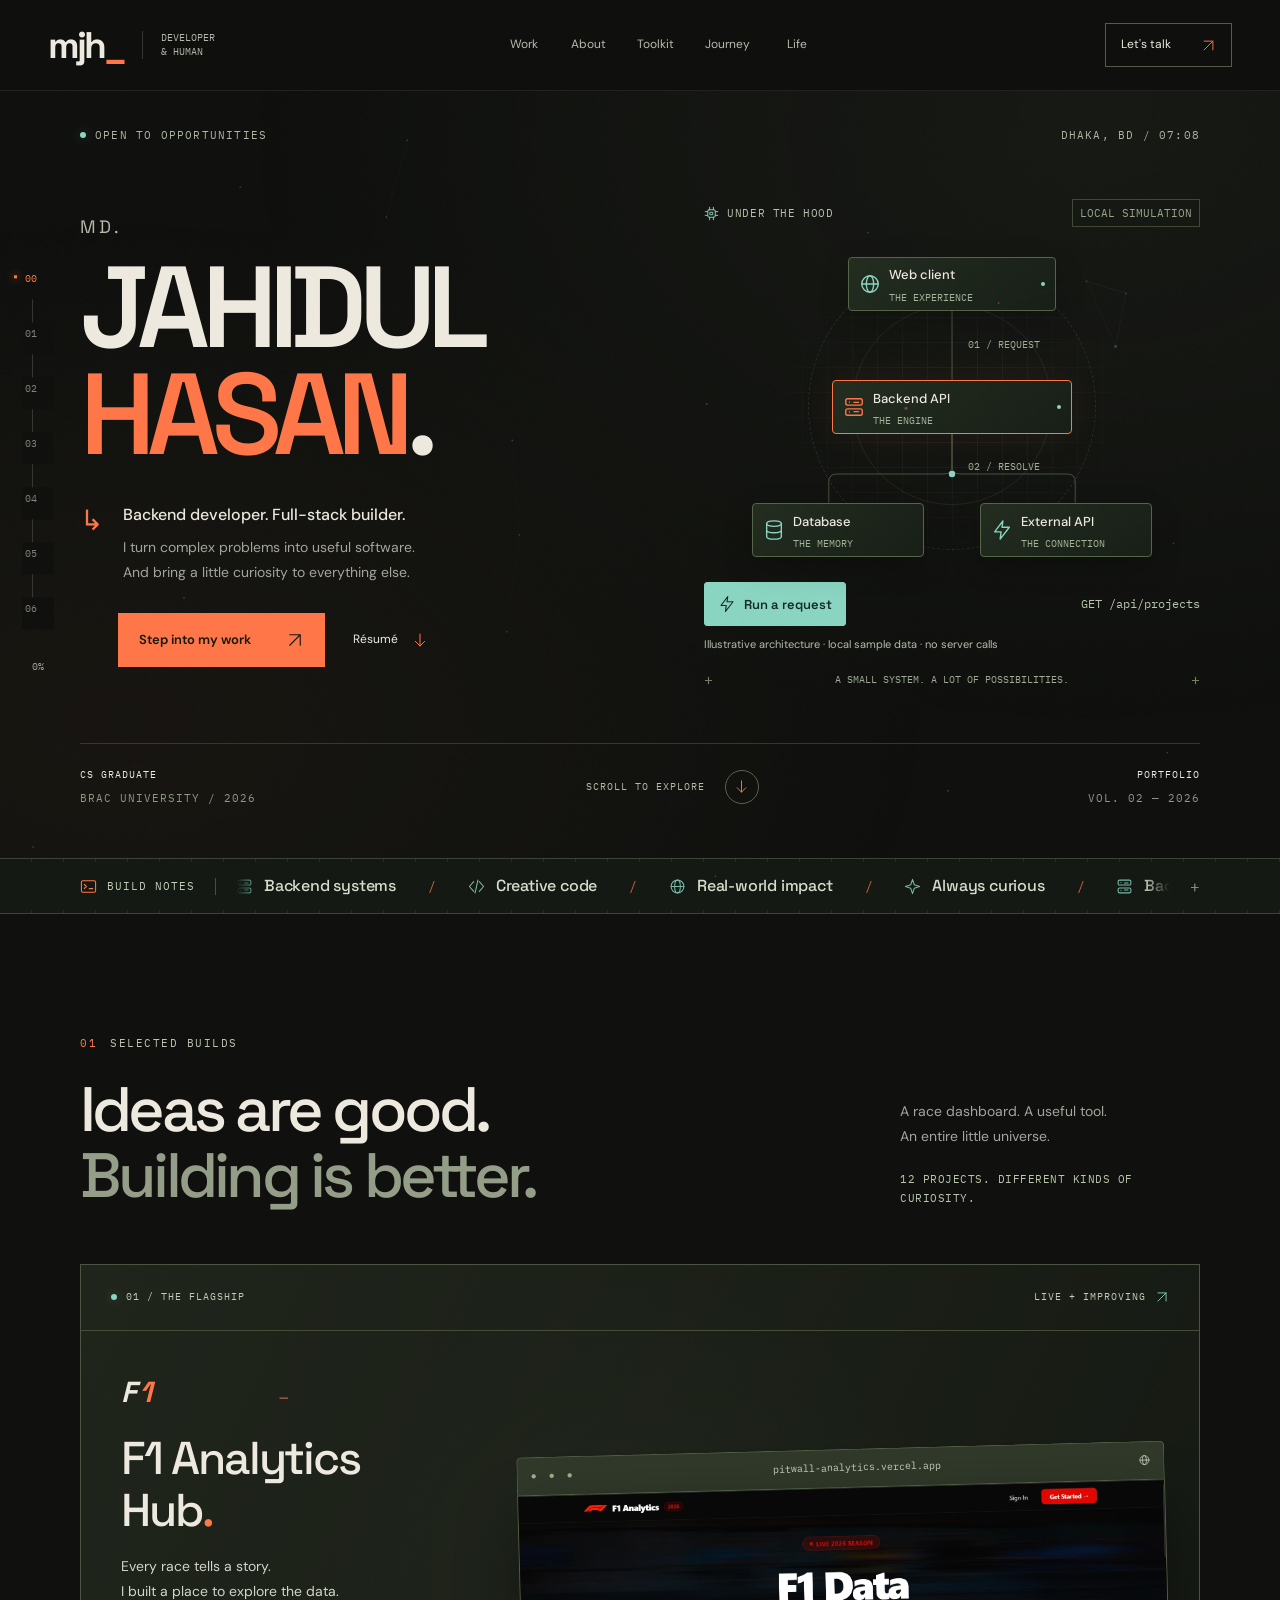
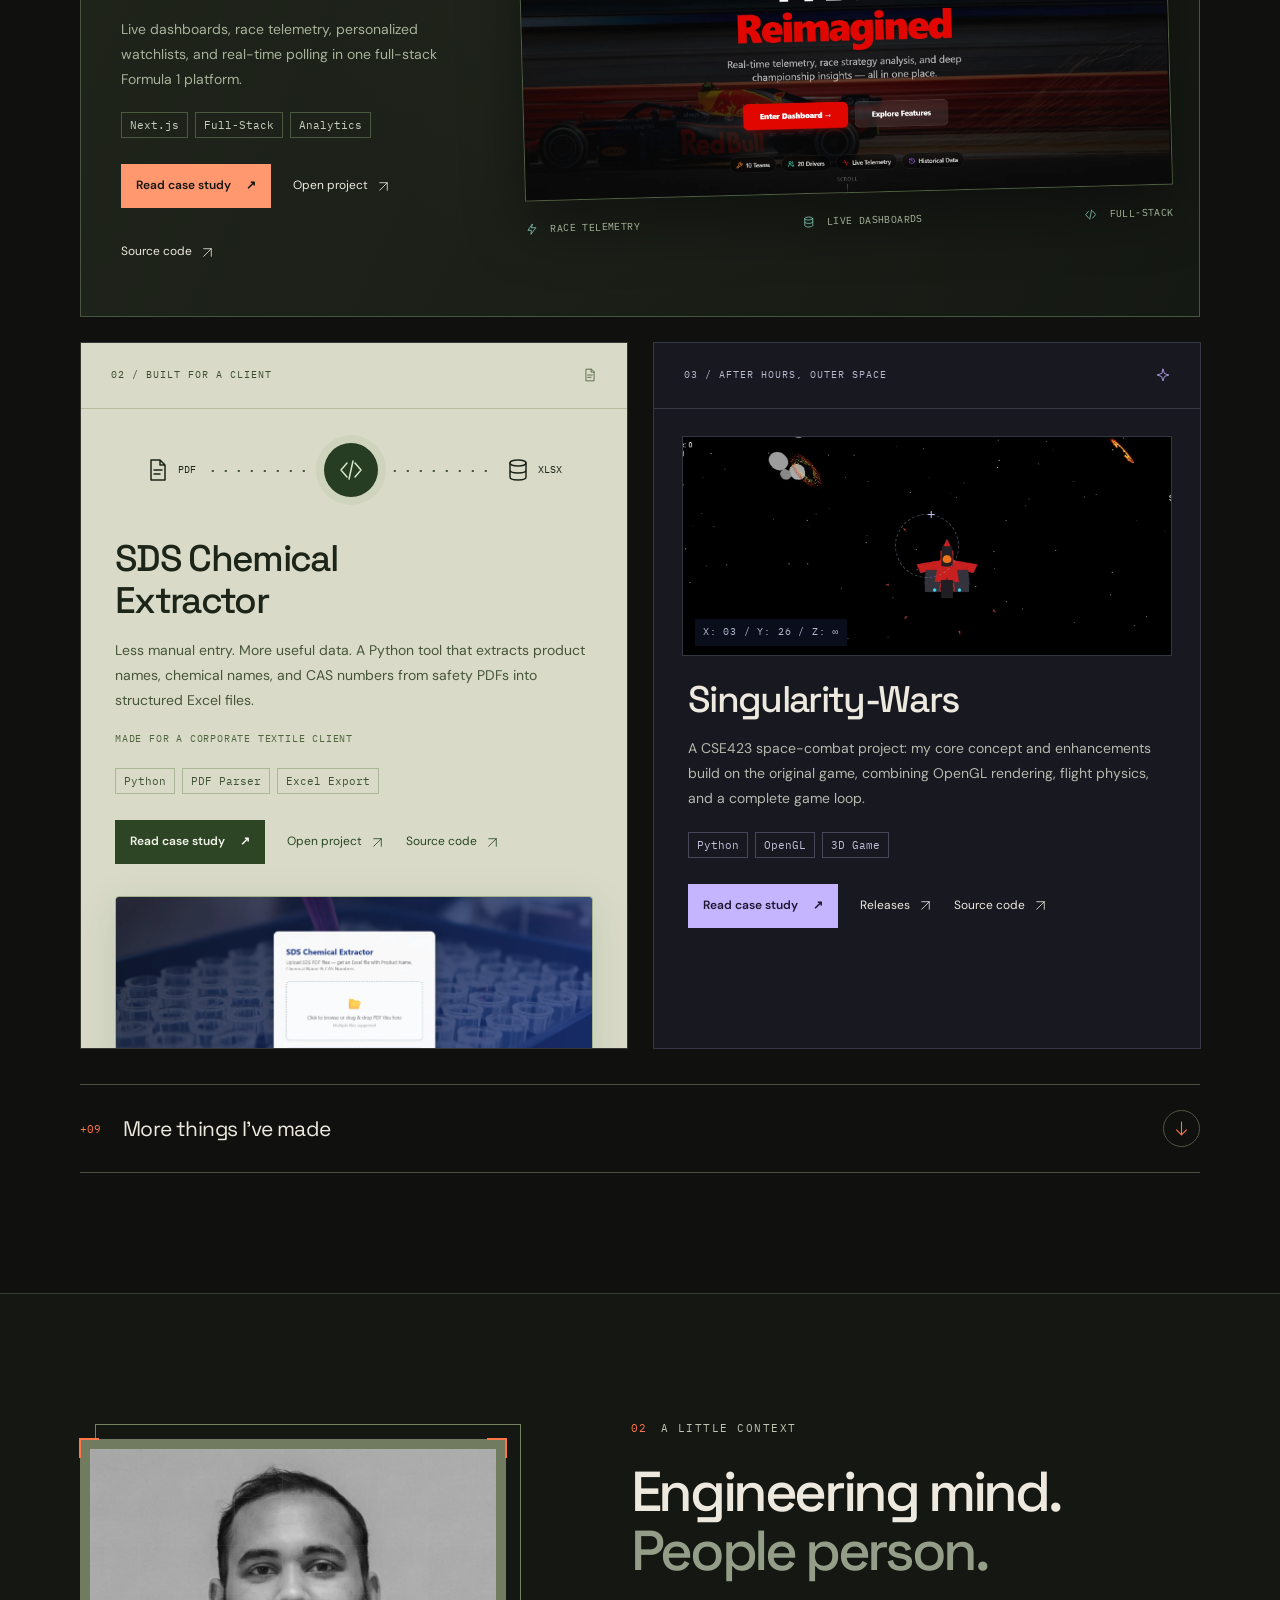
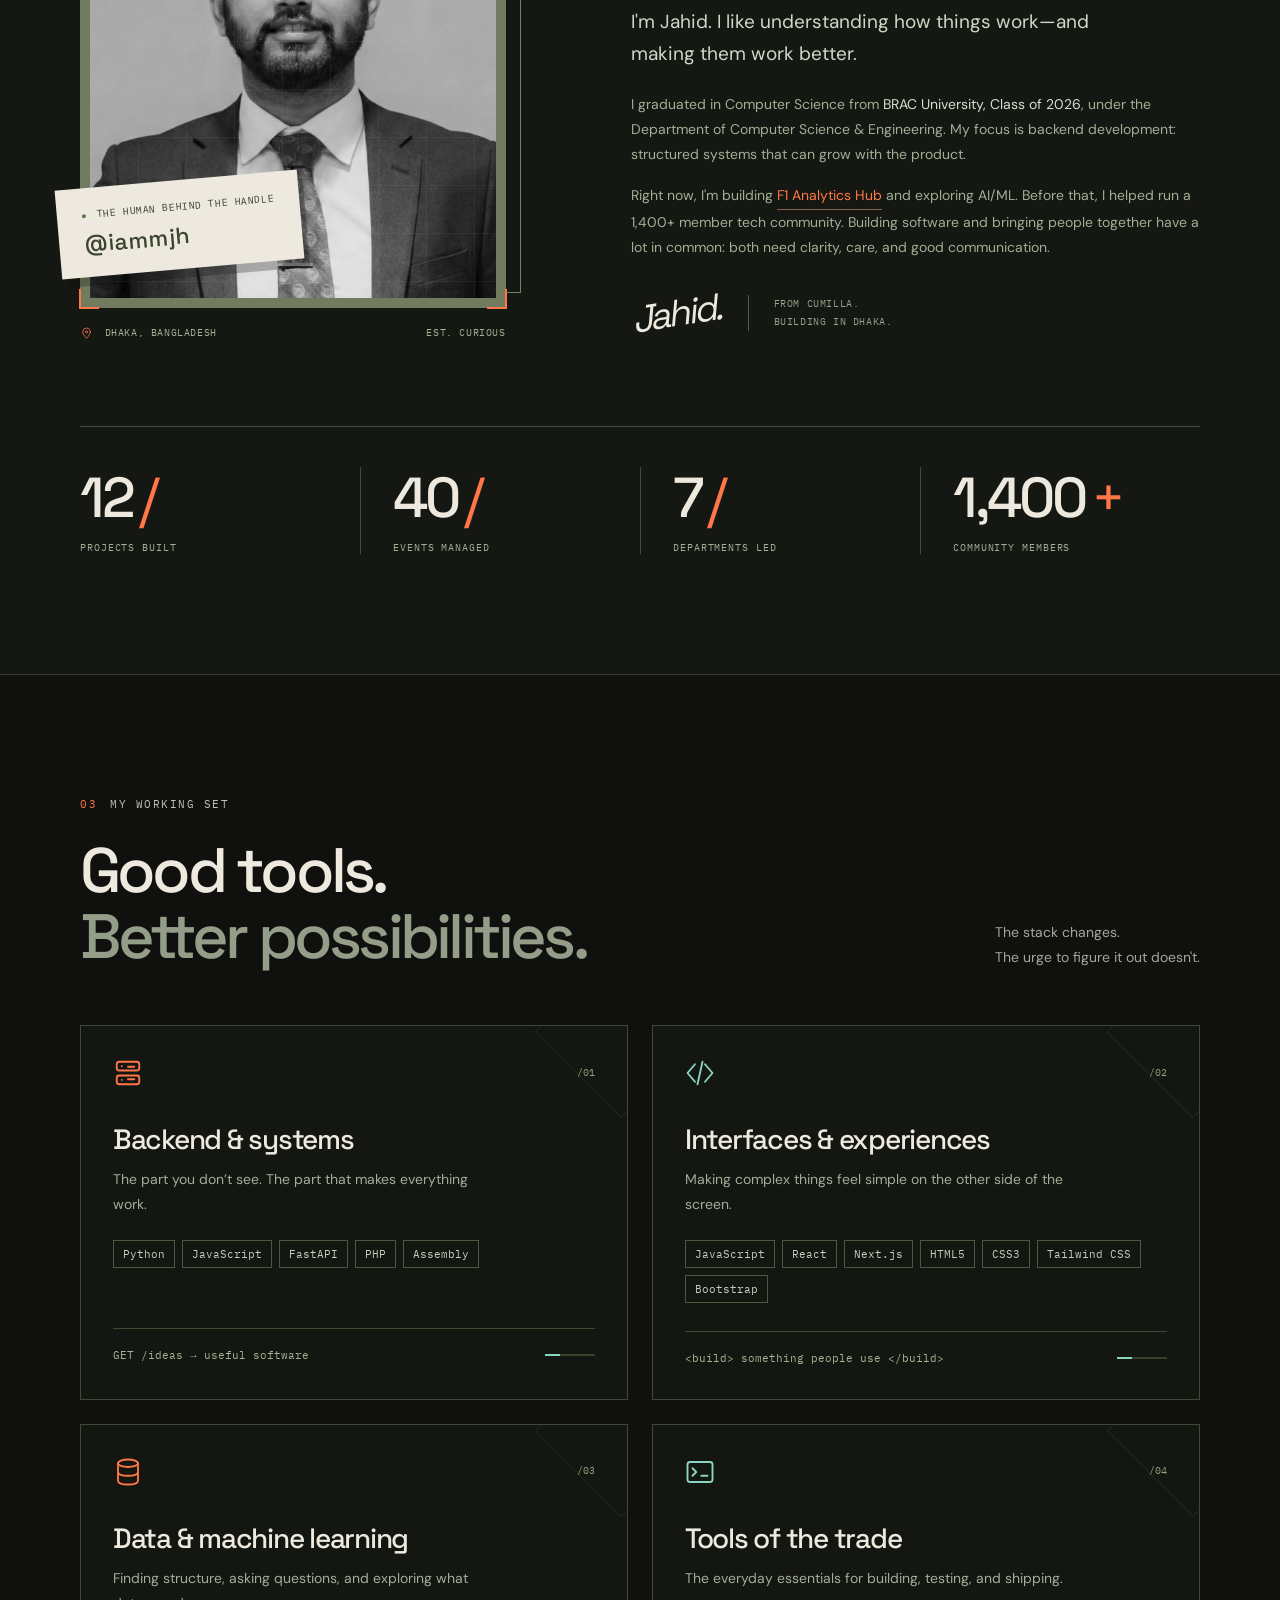
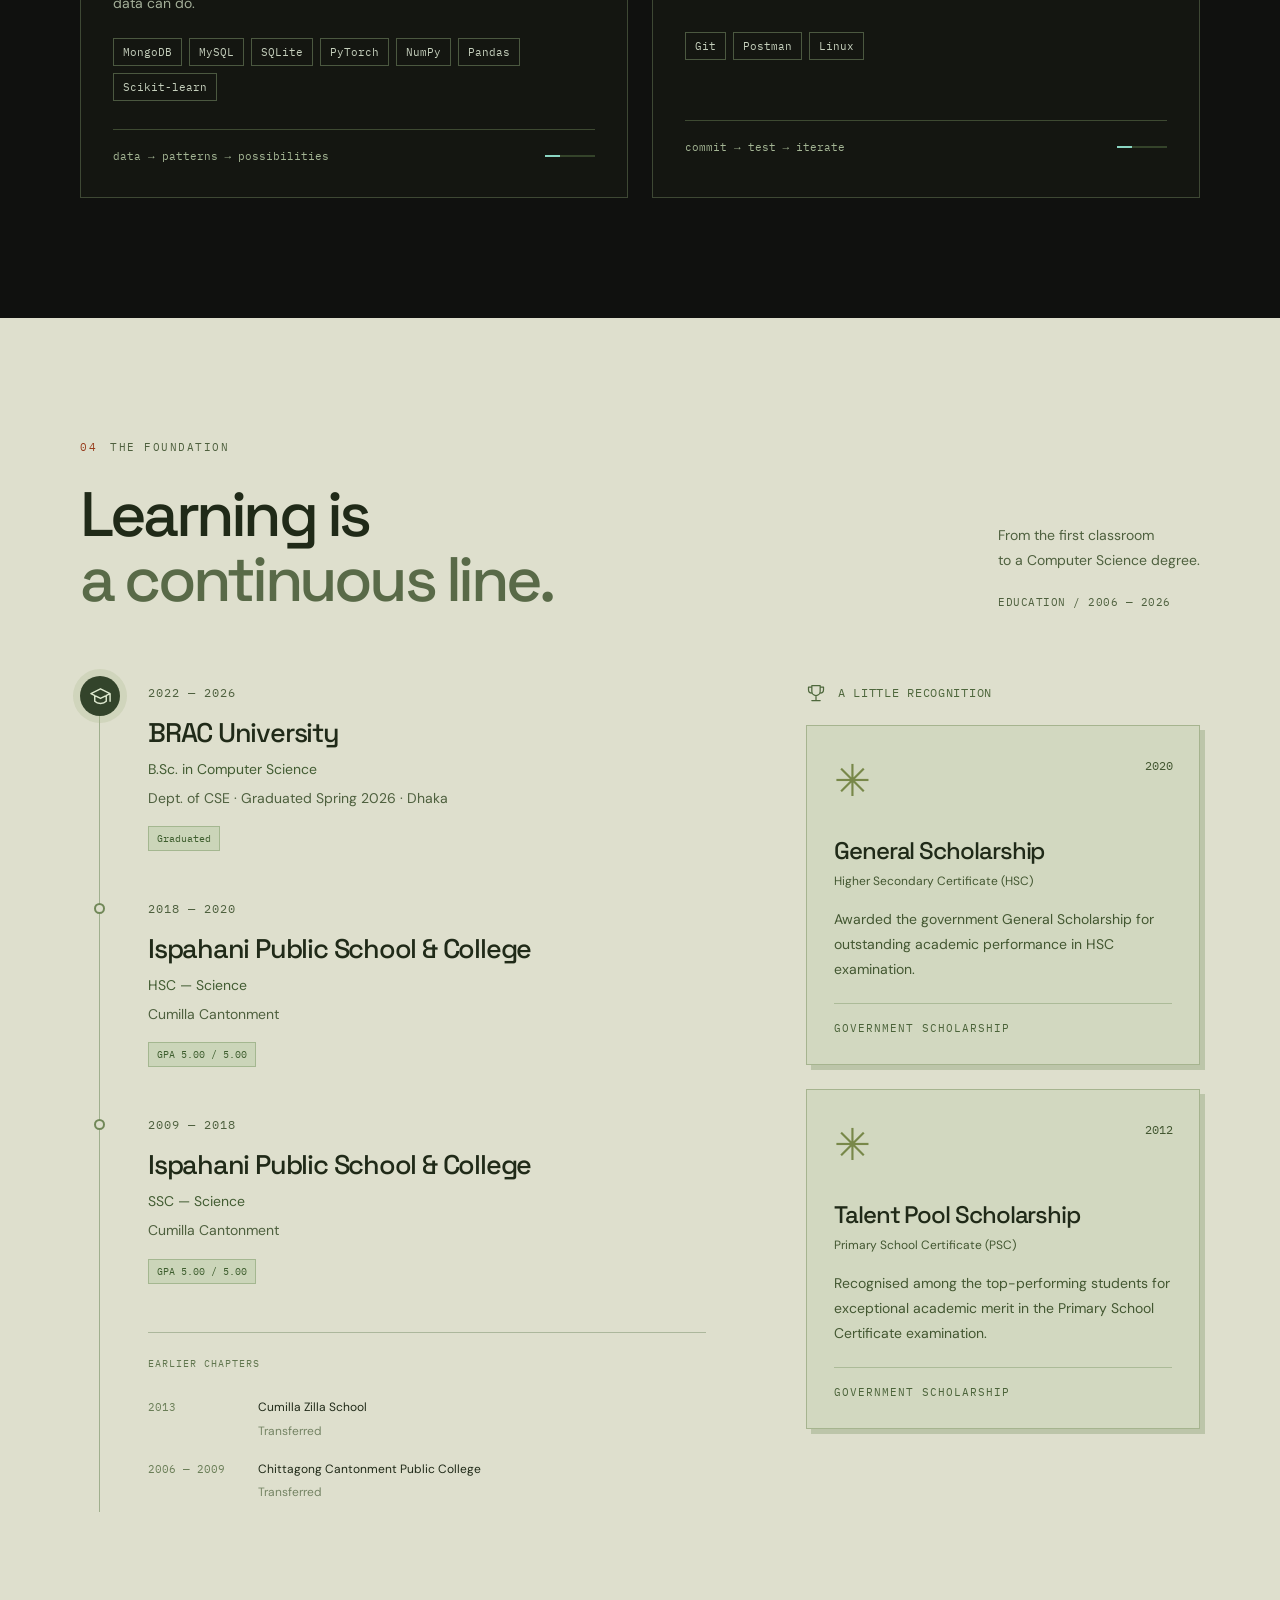
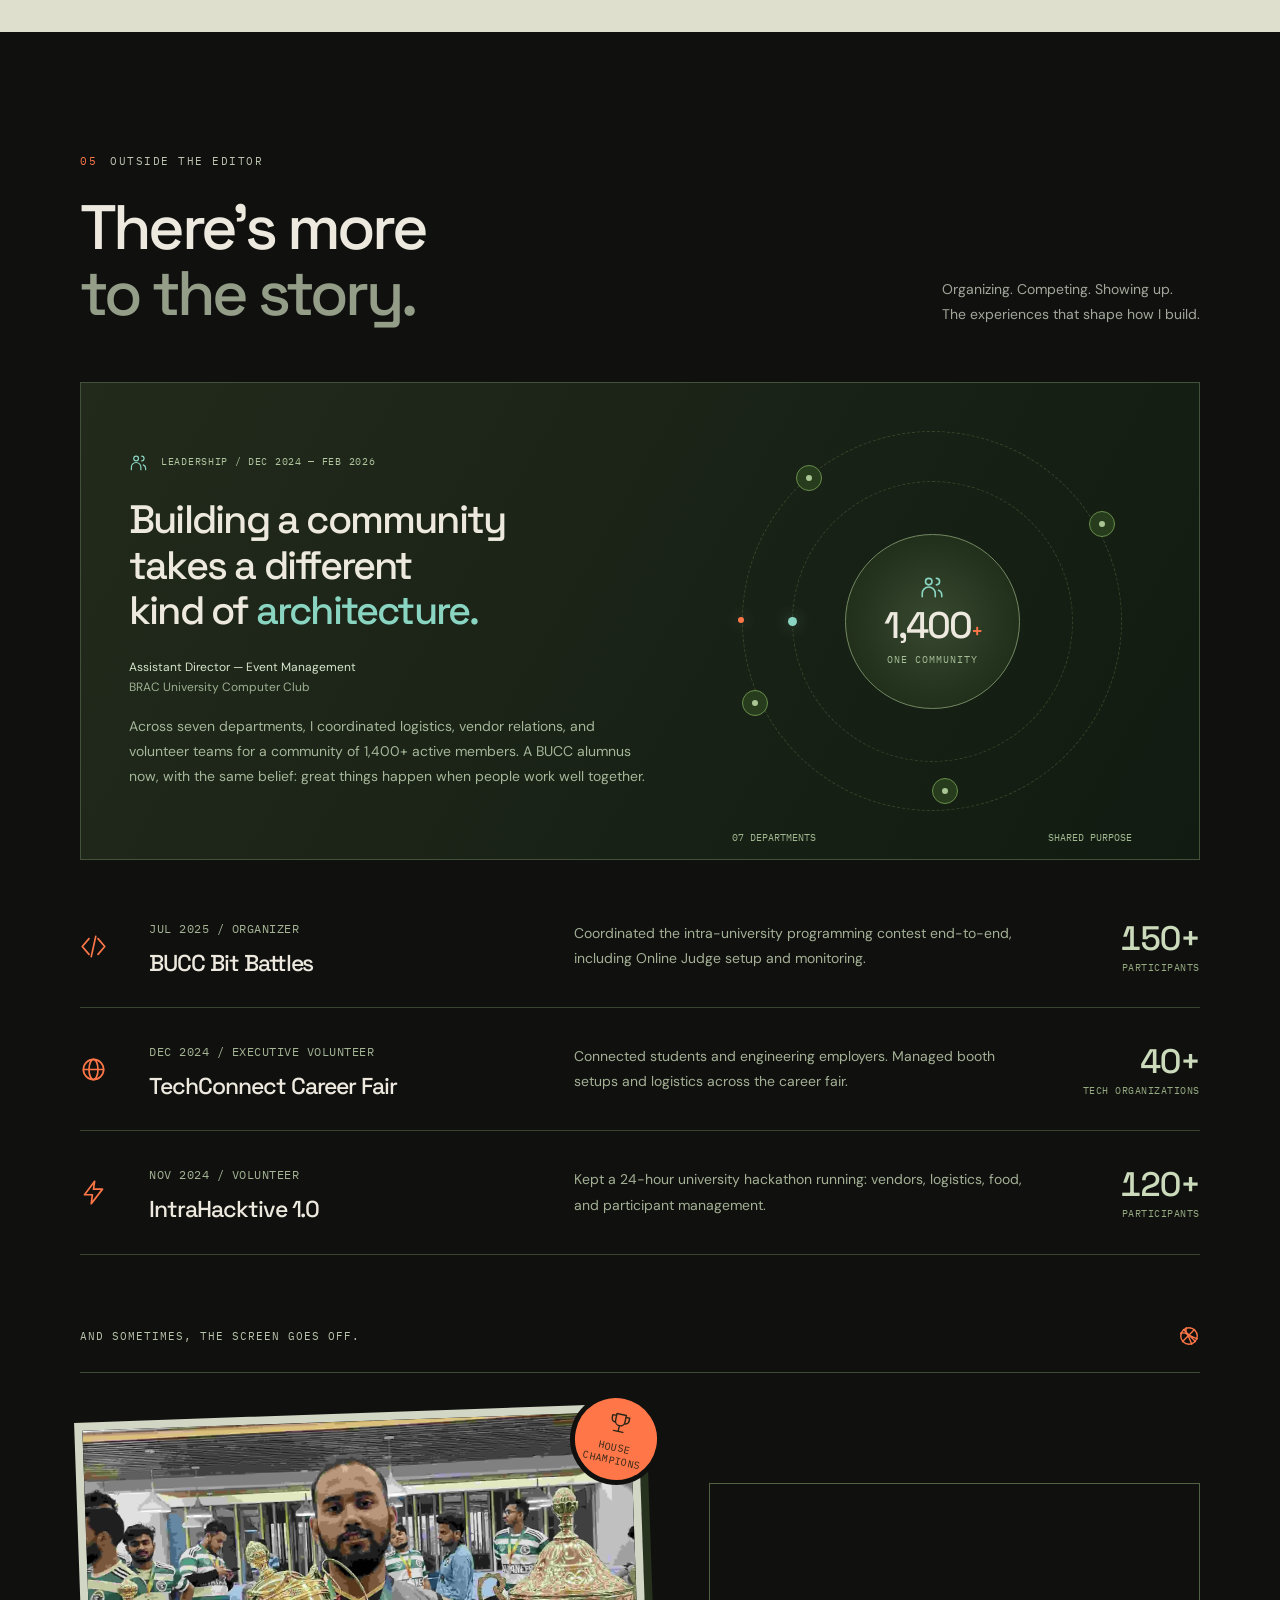
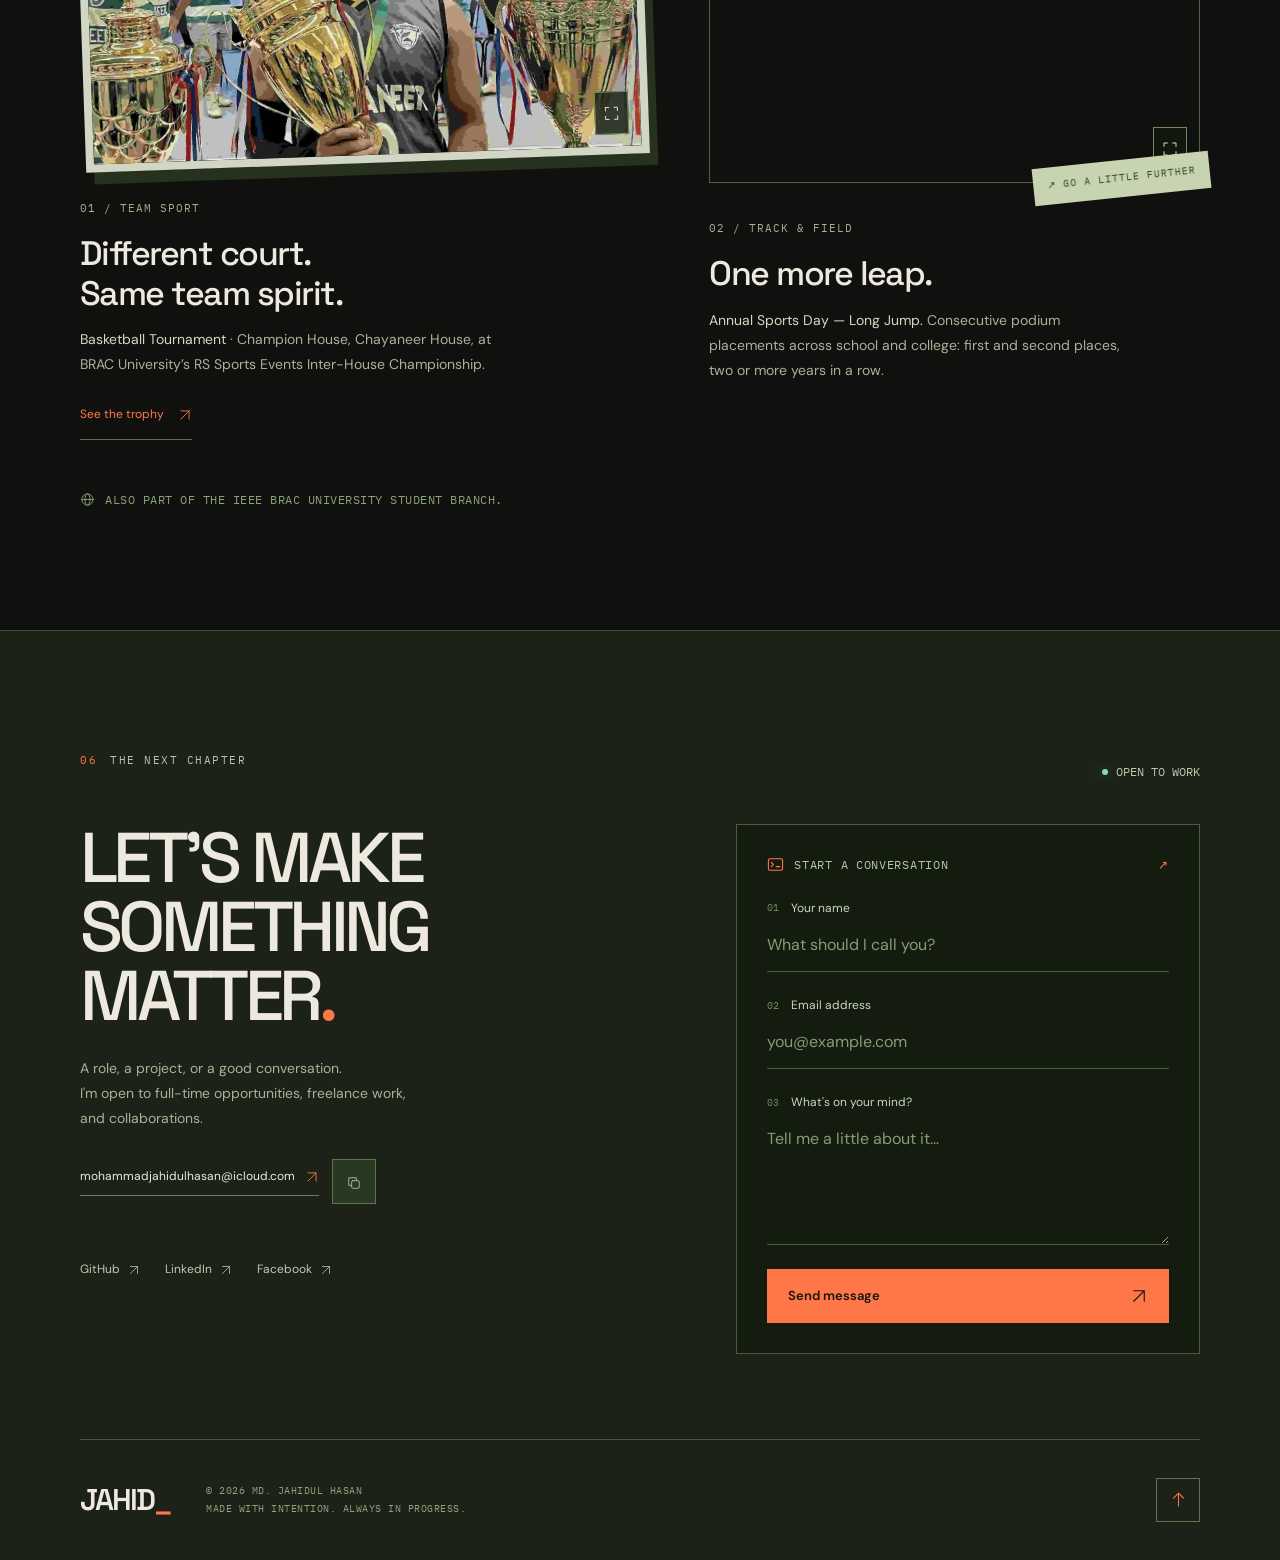
==== index.html @ 7ecf6eee "favicon updates" ====
<!doctype html>
<html lang="en">
<head>
  <meta charset="utf-8"><meta name="viewport" content="width=device-width,initial-scale=1">
  <meta name="robots" content="index,follow"><meta name="theme-color" content="#10110f">
  <meta name="description" content="Md. Jahidul Hasan. Backend developer, full-stack builder, and community leader based in Dhaka, Bangladesh.">
  <title>Md. Jahidul Hasan — Developer. Builder. Human.</title>
  <link rel="canonical" href="https://iammjh.github.io/">
  <meta property="og:type" content="website">
  <meta property="og:site_name" content="Md. Jahidul Hasan">
  <meta property="og:title" content="Md. Jahidul Hasan — Developer. Builder. Human.">
  <meta property="og:description" content="Backend systems, full-stack projects, and the people and experiences behind the code. Based in Dhaka, Bangladesh.">
  <meta property="og:url" content="https://iammjh.github.io/">
  <meta property="og:image" content="https://iammjh.github.io/assets/social-card.png">
  <meta property="og:image:width" content="1200">
  <meta property="og:image:height" content="630">
  <meta property="og:image:alt" content="Md. Jahidul Hasan — Backend developer. Full-stack builder. Dhaka, Bangladesh.">
  <meta name="twitter:card" content="summary_large_image">
  <meta name="twitter:title" content="Md. Jahidul Hasan — Developer. Builder. Human.">
  <meta name="twitter:description" content="Backend systems, full-stack projects, and the people and experiences behind the code.">
  <meta name="twitter:image" content="https://iammjh.github.io/assets/social-card.png">
  <meta name="twitter:image:alt" content="Md. Jahidul Hasan — Backend developer. Full-stack builder. Dhaka, Bangladesh.">
  <script type="application/ld+json">
  {"@context":"https://schema.org","@type":"Person","@id":"https://iammjh.github.io/#person","name":"Md. Jahidul Hasan","url":"https://iammjh.github.io/","image":"https://iammjh.github.io/assets/jahid1.webp","jobTitle":"Backend developer and full-stack builder","alumniOf":{"@type":"CollegeOrUniversity","name":"BRAC University"},"homeLocation":{"@type":"Place","name":"Dhaka, Bangladesh"},"sameAs":["https://github.com/iammjh","https://www.linkedin.com/in/iammjh","https://www.facebook.com/iammjh.io"]}
  </script>
  <link rel="icon" href="/favicon_io/favicon.ico?v=mjh-1" sizes="any">
  <link rel="icon" type="image/png" sizes="16x16" href="/favicon_io/favicon-16x16.png?v=mjh-1">
  <link rel="icon" type="image/png" sizes="32x32" href="/favicon_io/favicon-32x32.png?v=mjh-1">
  <link rel="icon" type="image/svg+xml" sizes="any" href="/favicon_io/favicon.svg?v=mjh-1">
  <link rel="apple-touch-icon" sizes="180x180" href="/favicon_io/apple-touch-icon.png?v=mjh-1">
  <link rel="manifest" href="/favicon_io/site.webmanifest?v=mjh-1">
  <link rel="preload" href="assets/fonts/space-grotesk-latin.woff2" as="font" type="font/woff2" crossorigin>
  <link rel="preload" href="assets/fonts/dm-sans-latin.woff2" as="font" type="font/woff2" crossorigin>
  <link rel="stylesheet" href="style.css?v=4"><script src="script.js?v=4" defer></script><script src="register-sw.js?v=4" defer></script>
</head>
<body>
<svg class="icon-definitions" xmlns="http://www.w3.org/2000/svg" aria-hidden="true"><symbol id="i-arrow" viewBox="0 0 24 24" fill="none" stroke="currentColor" stroke-width="1.5" stroke-linecap="round" stroke-linejoin="round"><path d="M5 19 19 5M5 5h14v14"/></symbol><symbol id="i-down" viewBox="0 0 24 24" fill="none" stroke="currentColor" stroke-width="1.5" stroke-linecap="round" stroke-linejoin="round"><path d="M12 3v18m-7-7 7 7 7-7"/></symbol><symbol id="i-code" viewBox="0 0 24 24" fill="none" stroke="currentColor" stroke-width="1.5" stroke-linecap="round" stroke-linejoin="round"><path d="m8 5-6 7 6 7m8-14 6 7-6 7M14 3l-4 18"/></symbol><symbol id="i-server" viewBox="0 0 24 24" fill="none" stroke="currentColor" stroke-width="1.5" stroke-linecap="round" stroke-linejoin="round"><rect x="3" y="3" width="18" height="7" rx="2"/><rect x="3" y="14" width="18" height="7" rx="2"/><path d="M7 6.5h.01M7 17.5h.01M12 7h5m-5 10h5"/></symbol><symbol id="i-database" viewBox="0 0 24 24" fill="none" stroke="currentColor" stroke-width="1.5" stroke-linecap="round" stroke-linejoin="round"><ellipse cx="12" cy="5" rx="8" ry="3"/><path d="M4 5v14c0 4 16 4 16 0V5M4 12c0 4 16 4 16 0"/></symbol><symbol id="i-globe" viewBox="0 0 24 24" fill="none" stroke="currentColor" stroke-width="1.5" stroke-linecap="round" stroke-linejoin="round"><circle cx="12" cy="12" r="9"/><ellipse cx="12" cy="12" rx="4" ry="9"/><path d="M3 12h18"/></symbol><symbol id="i-terminal" viewBox="0 0 24 24" fill="none" stroke="currentColor" stroke-width="1.5" stroke-linecap="round" stroke-linejoin="round"><rect x="2" y="4" width="20" height="16" rx="2"/><path d="m6 9 3 3-3 3m7 0h5"/></symbol><symbol id="i-bolt" viewBox="0 0 24 24" fill="none" stroke="currentColor" stroke-width="1.5" stroke-linecap="round" stroke-linejoin="round"><path d="m13 2-9 12h7l-1 8 10-13h-8z"/></symbol><symbol id="i-git" viewBox="0 0 24 24" fill="none" stroke="currentColor" stroke-width="1.5" stroke-linecap="round" stroke-linejoin="round"><path d="M7 5v10a4 4 0 0 0 8 0V9"/><circle cx="7" cy="4" r="2"/><circle cx="15" cy="7" r="2"/><circle cx="7" cy="17" r="2"/></symbol><symbol id="i-mail" viewBox="0 0 24 24" fill="none" stroke="currentColor" stroke-width="1.5" stroke-linecap="round" stroke-linejoin="round"><rect x="3" y="5" width="18" height="14" rx="2"/><path d="m3 6 9 7 9-7"/></symbol><symbol id="i-users" viewBox="0 0 24 24" fill="none" stroke="currentColor" stroke-width="1.5" stroke-linecap="round" stroke-linejoin="round"><circle cx="9" cy="7" r="3"/><path d="M3 21v-3a6 6 0 0 1 12 0v3M16 4a3 3 0 0 1 0 6m2 5a5 5 0 0 1 3 5v1"/></symbol><symbol id="i-trophy" viewBox="0 0 24 24" fill="none" stroke="currentColor" stroke-width="1.5" stroke-linecap="round" stroke-linejoin="round"><path d="M7 3h10v7a5 5 0 0 1-10 0zM7 5H3v3a4 4 0 0 0 4 4m10-7h4v3a4 4 0 0 1-4 4M12 15v6m-5 0h10"/></symbol><symbol id="i-degree" viewBox="0 0 24 24" fill="none" stroke="currentColor" stroke-width="1.5" stroke-linecap="round" stroke-linejoin="round"><path d="m2 9 10-5 10 5-10 5zM6 11v6c3 3 9 3 12 0v-6m4-2v8"/></symbol><symbol id="i-expand" viewBox="0 0 24 24" fill="none" stroke="currentColor" stroke-width="1.5" stroke-linecap="round" stroke-linejoin="round"><path d="M8 3H3v5m13-5h5v5M3 16v5h5m13-5v5h-5"/></symbol><symbol id="i-chip" viewBox="0 0 24 24" fill="none" stroke="currentColor" stroke-width="1.5" stroke-linecap="round" stroke-linejoin="round"><rect x="6" y="6" width="12" height="12" rx="2"/><path d="M9 2v4m6-4v4M9 18v4m6-4v4M2 9h4m-4 6h4m12-6h4m-4 6h4"/><rect x="10" y="10" width="4" height="4"/></symbol><symbol id="i-file" viewBox="0 0 24 24" fill="none" stroke="currentColor" stroke-width="1.5" stroke-linecap="round" stroke-linejoin="round"><path d="M14 2H5v20h14V7zM14 2v5h5M8 12h8m-8 4h6"/></symbol><symbol id="i-ball" viewBox="0 0 24 24" fill="none" stroke="currentColor" stroke-width="1.5" stroke-linecap="round" stroke-linejoin="round"><circle cx="12" cy="12" r="9"/><path d="m6 5 13 13M5 18 18 5M3 9c8-2 8 3 12 12M9 3c-2 8 3 8 12 12"/></symbol><symbol id="i-pin" viewBox="0 0 24 24" fill="none" stroke="currentColor" stroke-width="1.5" stroke-linecap="round" stroke-linejoin="round"><path d="M19 9c0 5-7 12-7 12S5 14 5 9a7 7 0 0 1 14 0z"/><circle cx="12" cy="9" r="2"/></symbol><symbol id="i-copy" viewBox="0 0 24 24" fill="none" stroke="currentColor" stroke-width="1.5" stroke-linecap="round" stroke-linejoin="round"><rect x="8" y="8" width="13" height="13" rx="2"/><path d="M16 8V3H3v13h5"/></symbol><symbol id="i-menu" viewBox="0 0 24 24" fill="none" stroke="currentColor" stroke-width="1.5" stroke-linecap="round" stroke-linejoin="round"><path d="M3 7h18M3 12h18M3 17h18"/></symbol><symbol id="i-close" viewBox="0 0 24 24" fill="none" stroke="currentColor" stroke-width="1.5" stroke-linecap="round" stroke-linejoin="round"><path d="m5 5 14 14M5 19 19 5"/></symbol><symbol id="i-spark" viewBox="0 0 24 24" fill="none" stroke="currentColor" stroke-width="1.5" stroke-linecap="round" stroke-linejoin="round"><path d="m12 2 2.5 7.5L22 12l-7.5 2.5L12 22l-2.5-7.5L2 12l7.5-2.5z"/></symbol></svg>
<a href="#main" class="skip-link">Skip to content</a>
<canvas id="ambient-canvas" aria-hidden="true"></canvas><div class="ambient-glow" aria-hidden="true"></div><div class="grain" aria-hidden="true"></div>
<div class="reading-progress" aria-hidden="true"></div>
<header class="site-header"><div class="header-inner">
  <a class="brand" href="#home" aria-label="Md. Jahidul Hasan — home"><span class="brand-mark">mjh<span>_</span></span><span class="brand-note">DEVELOPER<br> & HUMAN</span></a>
  <nav id="site-nav" aria-label="Main navigation"><a href="#work" data-chapter-link>Work</a><a href="#about" data-chapter-link>About</a><a href="#capabilities" data-chapter-link>Toolkit</a><a href="#journey" data-chapter-link>Journey</a><a href="#life" data-chapter-link>Life</a></nav>
  <div class="header-actions">
  <a class="header-contact" href="#contact">Let's talk <svg class="icon " width="24" height="24" aria-hidden="true"><use href="#i-arrow"></use></svg></a>

  <button id="menu-toggle" type="button" aria-expanded="false" aria-controls="site-nav" aria-label="Toggle navigation"><svg class="icon " width="24" height="24" aria-hidden="true"><use href="#i-menu"></use></svg></button>
  </div>
</div></header>
<aside class="chapter-rail" aria-label="Page chapters"><div class="rail-line"></div><a href="#home" data-chapter-link aria-label="Hello"><span>00</span><b>Hello</b></a><a href="#work" data-chapter-link aria-label="Work"><span>01</span><b>Work</b></a><a href="#about" data-chapter-link aria-label="About"><span>02</span><b>About</b></a><a href="#capabilities" data-chapter-link aria-label="Toolkit"><span>03</span><b>Toolkit</b></a><a href="#journey" data-chapter-link aria-label="Journey"><span>04</span><b>Journey</b></a><a href="#life" data-chapter-link aria-label="Life"><span>05</span><b>Life</b></a><a href="#contact" data-chapter-link aria-label="Connect"><span>06</span><b>Connect</b></a><span id="scroll-percent">00%</span></aside>
<main id="main">
<section class="hero container" id="home" data-chapter>
  <div class="hero-topline mono"><span><i class="status-dot"></i> OPEN TO OPPORTUNITIES</span><span>DHAKA, BD <span class="muted">/</span> <time id="local-time">UTC +06:00</time></span></div>
  <div class="hero-grid">
    <div class="hero-identity">
      <h1 aria-label="Md. Jahidul Hasan"><span class="name-prefix">Md.</span> <span class="name-line">JAHIDUL</span> <span class="name-line surname">HASAN<span class="name-period">.</span></span></h1>
      <div class="hero-description"><span class="intro-bracket" aria-hidden="true">↳</span><div><p class="role-line">Backend developer. Full-stack builder.</p><p>I turn complex problems into useful software.<br> And bring a little curiosity to everything else.</p></div></div>
      <div class="hero-actions"><a href="#work" class="button button-orange magnetic">Step into my work <svg class="icon " width="24" height="24" aria-hidden="true"><use href="#i-arrow"></use></svg></a><a href="assets/md_jahidul_hasan_resume.pdf" download class="resume-link">Résumé <svg class="icon " width="24" height="24" aria-hidden="true"><use href="#i-down"></use></svg></a></div>
    </div>
    <div class="system-explorer reveal">
      <div class="system-heading mono"><span><svg class="icon " width="24" height="24" aria-hidden="true"><use href="#i-chip"></use></svg> UNDER THE HOOD</span><span class="system-demo">LOCAL SIMULATION</span></div>
      <div class="system-map">
        <div class="system-grid" aria-hidden="true"></div><div class="system-orbit orbit-one" aria-hidden="true"></div><div class="system-orbit orbit-two" aria-hidden="true"></div>
        <svg class="system-wires" viewBox="0 0 500 410" fill="none" aria-hidden="true"><path class="wire" d="M250 86V172M250 240V280Q250 290 240 290H106Q96 290 96 300V326M250 240V280Q250 290 260 290H394Q404 290 404 300V326"/><path class="flow" data-wire="client" d="M250 86V172"/><path class="flow delay-flow" data-wire="database" d="M250 240V280Q250 290 240 290H106Q96 290 96 300V326"/><path class="flow third-flow" data-wire="service" d="M250 240V280Q250 290 260 290H394Q404 290 404 300V326"/><circle cx="250" cy="290" r="4" fill="currentColor"/></svg>
        <span class="request-label mono">01 / REQUEST</span><span class="response-label mono">02 / RESOLVE</span>
        <button class="system-node node-client" data-node="client" aria-pressed="false" type="button" disabled><svg class="icon " width="24" height="24" aria-hidden="true"><use href="#i-globe"></use></svg><span><strong>Web client</strong><small>THE EXPERIENCE</small></span><i></i></button>
        <button class="system-node node-api" data-node="api" aria-pressed="true" type="button" disabled><svg class="icon " width="24" height="24" aria-hidden="true"><use href="#i-server"></use></svg><span><strong>Backend API</strong><small>THE ENGINE</small></span><i></i></button>
        <button class="system-node node-database" data-node="database" aria-pressed="false" type="button" disabled><svg class="icon " width="24" height="24" aria-hidden="true"><use href="#i-database"></use></svg><span><strong>Database</strong><small>THE MEMORY</small></span></button>
        <button class="system-node node-service" data-node="service" aria-pressed="false" type="button" disabled><svg class="icon " width="24" height="24" aria-hidden="true"><use href="#i-bolt"></use></svg><span><strong>External API</strong><small>THE CONNECTION</small></span></button>
      </div>
      <div class="request-controls"><button type="button" id="run-request" class="run-request" disabled><svg class="icon" width="20" height="20" aria-hidden="true"><use href="#i-bolt"></use></svg><span>Run a request</span></button><span class="mono">GET /api/projects</span></div>
      <div class="system-console" hidden>
        <div class="console-top mono"><span><i></i><i></i><i></i> request.trace</span><span id="request-state">READY</span></div>
        <ol class="request-steps" aria-label="Request stages"><li data-step="client">Client</li><li data-step="api">API</li><li data-step="database">Data</li><li data-step="service">Service</li><li data-step="response">Response</li></ol>
        <p id="system-log" class="mono">&gt; Select a node, or run the complete request.</p>
        <p id="system-description">Follow one request from the browser to a finished response. This example runs entirely on this page.</p>
        <pre class="request-result" hidden role="region" aria-label="Example JSON response"><code id="request-result">// Run a request to see its response.</code></pre>
        <p id="request-announcement" class="visually-hidden" role="status" aria-live="polite" aria-atomic="true"></p>
      </div>
      <noscript><p class="simulation-note">Enable JavaScript to run the demo. The diagram shows how a client, API, database, and external service can work together.</p></noscript>
      <p class="simulation-note">Illustrative architecture · local sample data · no server calls</p>
      <div class="system-caption mono"><span class="crosshair">+</span> A SMALL SYSTEM. A LOT OF POSSIBILITIES.<span class="crosshair">+</span></div>
    </div>
  </div>
  <div class="hero-bottom"><p class="mono">CS GRADUATE <span>BRAC UNIVERSITY / 2026</span></p><a class="scroll-cue mono" href="#work"><span>SCROLL TO EXPLORE</span><span class="scroll-cue-arrow"><svg class="icon " width="24" height="24" aria-hidden="true"><use href="#i-down"></use></svg></span></a><p class="mono hero-index">PORTFOLIO <span>VOL. 02 — 2026</span></p></div>
</section>
<div class="marquee" aria-hidden="true">
  <div class="marquee-inner">
    <span class="marquee-label"><svg class="icon" width="18" height="18"><use href="#i-terminal"></use></svg><span>BUILD NOTES</span></span>
    <div class="marquee-window">
      <div class="marquee-track">
        <div class="marquee-group">
          <span class="marquee-item"><svg class="icon" width="18" height="18"><use href="#i-server"></use></svg><span>Backend systems</span><span class="marquee-divider">/</span></span>
          <span class="marquee-item"><svg class="icon" width="18" height="18"><use href="#i-code"></use></svg><span>Creative code</span><span class="marquee-divider">/</span></span>
          <span class="marquee-item"><svg class="icon" width="18" height="18"><use href="#i-globe"></use></svg><span>Real-world impact</span><span class="marquee-divider">/</span></span>
          <span class="marquee-item"><svg class="icon" width="18" height="18"><use href="#i-spark"></use></svg><span>Always curious</span><span class="marquee-divider">/</span></span>
          <span class="marquee-item"><svg class="icon" width="18" height="18"><use href="#i-server"></use></svg><span>Backend systems</span><span class="marquee-divider">/</span></span>
          <span class="marquee-item"><svg class="icon" width="18" height="18"><use href="#i-code"></use></svg><span>Creative code</span><span class="marquee-divider">/</span></span>
          <span class="marquee-item"><svg class="icon" width="18" height="18"><use href="#i-globe"></use></svg><span>Real-world impact</span><span class="marquee-divider">/</span></span>
          <span class="marquee-item"><svg class="icon" width="18" height="18"><use href="#i-spark"></use></svg><span>Always curious</span><span class="marquee-divider">/</span></span>
        </div>
        <div class="marquee-group" aria-hidden="true">
          <span class="marquee-item"><svg class="icon" width="18" height="18"><use href="#i-server"></use></svg><span>Backend systems</span><span class="marquee-divider">/</span></span>
          <span class="marquee-item"><svg class="icon" width="18" height="18"><use href="#i-code"></use></svg><span>Creative code</span><span class="marquee-divider">/</span></span>
          <span class="marquee-item"><svg class="icon" width="18" height="18"><use href="#i-globe"></use></svg><span>Real-world impact</span><span class="marquee-divider">/</span></span>
          <span class="marquee-item"><svg class="icon" width="18" height="18"><use href="#i-spark"></use></svg><span>Always curious</span><span class="marquee-divider">/</span></span>
          <span class="marquee-item"><svg class="icon" width="18" height="18"><use href="#i-server"></use></svg><span>Backend systems</span><span class="marquee-divider">/</span></span>
          <span class="marquee-item"><svg class="icon" width="18" height="18"><use href="#i-code"></use></svg><span>Creative code</span><span class="marquee-divider">/</span></span>
          <span class="marquee-item"><svg class="icon" width="18" height="18"><use href="#i-globe"></use></svg><span>Real-world impact</span><span class="marquee-divider">/</span></span>
          <span class="marquee-item"><svg class="icon" width="18" height="18"><use href="#i-spark"></use></svg><span>Always curious</span><span class="marquee-divider">/</span></span>
        </div>
      </div>
    </div>
    <span class="marquee-end">+</span>
  </div>
</div>
<section class="section container" id="work" data-chapter>
  <div class="section-head reveal"><div><p class="eyebrow"><span>01</span> SELECTED BUILDS</p><h2 id="projects">Ideas are good.<br> <em>Building is better.</em></h2></div><p class="section-aside">A race dashboard. A useful tool.<br> An entire little universe.<br> <span class="mono">12 PROJECTS. DIFFERENT KINDS OF CURIOSITY.</span></p></div>
<article class="flagship tilt-card reveal" data-scroll-scene="project" data-project-record>
  <div class="project-eyebrow mono"><span><i class="status-dot"></i> 01 / THE FLAGSHIP</span><span>LIVE + IMPROVING <svg class="icon " width="24" height="24" aria-hidden="true"><use href="#i-arrow"></use></svg></span></div>
  <div class="flagship-layout"><div class="flagship-copy"><div class="project-monogram">F<span>1</span><svg viewBox="0 0 190 35" aria-hidden="true"><path d="M0 30H24L32 14 40 26 55 3 67 30H93L101 19 108 28H136L151 6 161 30H190"/></svg></div><h3>F1 Analytics<br> Hub<span class="accent">.</span></h3><p>Every race tells a story.<br> I built a place to explore the data.</p><p class="project-description">Live dashboards, race telemetry, personalized watchlists, and real-time polling in one full-stack Formula 1 platform.</p><div class="tags"><span>Next.js</span><span>Full-Stack</span><span>Analytics</span></div><div class="project-links"><a class="case-study-link" aria-label="Read F1 Analytics Hub case study" href="projects/f1-analytics.html">Read case study <span aria-hidden="true">↗</span></a><a href="https://pitwall-analytics.vercel.app/" target="_blank" rel="noopener noreferrer">Open project<svg class="icon " width="24" height="24" aria-hidden="true"><use href="#i-arrow"></use></svg></a><a href="https://github.com/iammjh/f1-analytics" target="_blank" rel="noopener noreferrer">Source code<svg class="icon " width="24" height="24" aria-hidden="true"><use href="#i-arrow"></use></svg></a></div></div><div class="flagship-image"><div class="browser-chrome mono"><span>● ● ●</span><span>pitwall-analytics.vercel.app</span><svg class="icon " width="24" height="24" aria-hidden="true"><use href="#i-globe"></use></svg></div><img src="assets/f1-analytics.webp" alt="F1 Analytics Hub website" loading="lazy" width="1913" height="902" decoding="async"><div class="feature-ticker mono"><span><svg class="icon " width="24" height="24" aria-hidden="true"><use href="#i-bolt"></use></svg> RACE TELEMETRY</span><span><svg class="icon " width="24" height="24" aria-hidden="true"><use href="#i-database"></use></svg> LIVE DASHBOARDS</span><span><svg class="icon " width="24" height="24" aria-hidden="true"><use href="#i-code"></use></svg> FULL-STACK</span></div></div></div>
</article>
<div class="selected-pair">
  <article class="project-tile project-tool reveal tilt-card" data-project-record><div class="project-eyebrow mono"><span>02 / BUILT FOR A CLIENT</span><svg class="icon " width="24" height="24" aria-hidden="true"><use href="#i-file"></use></svg></div><div class="tool-pipeline" aria-hidden="true"><span><svg class="icon " width="24" height="24" aria-hidden="true"><use href="#i-file"></use></svg> PDF</span><b class="pipeline-dots">········</b><span class="pipeline-core"><svg class="icon " width="24" height="24" aria-hidden="true"><use href="#i-code"></use></svg></span><b class="pipeline-dots">········</b><span><svg class="icon " width="24" height="24" aria-hidden="true"><use href="#i-database"></use></svg> XLSX</span></div><div class="tile-copy"><h3>SDS Chemical<br> Extractor</h3><p>Less manual entry. More useful data. A Python tool that extracts product names, chemical names, and CAS numbers from safety PDFs into structured Excel files.</p><p class="project-context mono">MADE FOR A CORPORATE TEXTILE CLIENT</p><div class="tags"><span>Python</span><span>PDF Parser</span><span>Excel Export</span></div><div class="project-links"><a class="case-study-link" aria-label="Read SDS Chemical Extractor case study" href="projects/sds-extractor.html">Read case study <span aria-hidden="true">↗</span></a><a href="https://sds-chemical-extractor.onrender.com/" target="_blank" rel="noopener noreferrer">Open project<svg class="icon " width="24" height="24" aria-hidden="true"><use href="#i-arrow"></use></svg></a><a href="https://github.com/iammjh/sds_chemical_extractor" target="_blank" rel="noopener noreferrer">Source code<svg class="icon " width="24" height="24" aria-hidden="true"><use href="#i-arrow"></use></svg></a></div></div><img class="tile-preview" src="assets/sds-chemical-extractor.webp" alt="SDS Chemical Extractor interface" loading="lazy" width="1917" height="863" decoding="async"></article>
  <article class="project-tile project-game reveal tilt-card" data-project-record><div class="project-eyebrow mono"><span>03 / AFTER HOURS, OUTER SPACE</span><svg class="icon " width="24" height="24" aria-hidden="true"><use href="#i-spark"></use></svg></div><div class="game-window"><img src="assets/singularity-wars.webp" alt="Singularity-Wars 3D space combat game" loading="lazy" width="1509" height="797" decoding="async"><span class="game-reticle" aria-hidden="true"></span><span class="mono game-coordinate">X: 03 / Y: 26 / Z: ∞</span></div><div class="tile-copy"><h3>Singularity-Wars</h3><p>A CSE423 space-combat project: my core concept and enhancements build on the original game, combining OpenGL rendering, flight physics, and a complete game loop.</p><div class="tags"><span>Python</span><span>OpenGL</span><span>3D Game</span></div><div class="project-links"><a class="case-study-link" aria-label="Read Singularity-Wars case study" href="projects/singularity-wars.html">Read case study <span aria-hidden="true">↗</span></a><a href="https://github.com/iammjh/Singularity-Wars/releases" target="_blank" rel="noopener noreferrer">Releases<svg class="icon " width="24" height="24" aria-hidden="true"><use href="#i-arrow"></use></svg></a><a href="https://github.com/iammjh/Singularity-Wars" target="_blank" rel="noopener noreferrer">Source code<svg class="icon " width="24" height="24" aria-hidden="true"><use href="#i-arrow"></use></svg></a></div></div></article>
</div>
<details class="project-archive reveal" id="project-archive"><summary><span><span class="mono archive-index">+09</span> More things I've made</span><span class="archive-expand"><svg class="icon " width="24" height="24" aria-hidden="true"><use href="#i-down"></use></svg></span></summary><div class="archive-content"><div class="archive-toolbar"><div class="project-filters" role="group" aria-label="Filter other projects"><button type="button" data-project-filter="all" aria-pressed="true">All builds</button><button type="button" data-project-filter="web" aria-pressed="false">Web</button><button type="button" data-project-filter="tools" aria-pressed="false">Tools</button><button type="button" data-project-filter="experiments" aria-pressed="false">Experiments</button></div><span class="mono" id="project-count" role="status">9 projects</span></div><div class="archive-list">
<article class="archive-row" data-project data-project-record data-category="web"><img src="assets/tripbloom.webp" alt="TripBloom preview" loading="lazy" width="1919" height="889" decoding="async"><div class="archive-title"><h3>TripBloom</h3><p>Travel planning web app with interactive UI, smart destination routing, and a clean UX built entirely with vanilla JavaScript.</p><div class="tags"><span>JavaScript</span><span>HTML/CSS</span><span>Web</span></div></div><div class="project-links"><a href="https://github.com/iammjh/TripBloom" target="_blank" rel="noopener noreferrer">Source code<svg class="icon " width="24" height="24" aria-hidden="true"><use href="#i-arrow"></use></svg></a><a href="https://tripbloom.vercel.app/" target="_blank" rel="noopener noreferrer">Open project<svg class="icon " width="24" height="24" aria-hidden="true"><use href="#i-arrow"></use></svg></a></div></article><article class="archive-row" data-project data-project-record data-category="web experiments"><img src="assets/cars.webp" alt="Cars preview" loading="lazy" width="1919" height="871" decoding="async"><div class="archive-title"><h3>Cars</h3><p>Interactive car visualizations and smooth WebGL animations — dynamic lighting, responsive renders, and immersive motion design.</p><div class="tags"><span>JavaScript</span><span>WebGL</span><span>Animation</span></div></div><div class="project-links"><a href="https://iammjh.github.io/cars/" target="_blank" rel="noopener noreferrer">Open project<svg class="icon " width="24" height="24" aria-hidden="true"><use href="#i-arrow"></use></svg></a><a href="https://github.com/iammjh/cars" target="_blank" rel="noopener noreferrer">Source code<svg class="icon " width="24" height="24" aria-hidden="true"><use href="#i-arrow"></use></svg></a></div></article><article class="archive-row" data-project data-project-record data-category="web experiments"><img src="assets/3d-particles.webp" alt="3D Particles preview" loading="lazy" width="2752" height="1536" decoding="async"><div class="archive-title"><h3>3D Particles</h3><p>Interactive 3D particle effects with real-time mouse interaction, depth simulation, and live WebGL rendering directly in the browser.</p><div class="tags"><span>JavaScript</span><span>WebGL</span><span>Canvas</span></div></div><div class="project-links"><a href="https://iammjh.github.io/3d-particles/" target="_blank" rel="noopener noreferrer">Open project<svg class="icon " width="24" height="24" aria-hidden="true"><use href="#i-arrow"></use></svg></a><a href="https://github.com/iammjh/3d-particles" target="_blank" rel="noopener noreferrer">Source code<svg class="icon " width="24" height="24" aria-hidden="true"><use href="#i-arrow"></use></svg></a></div></article><article class="archive-row" data-project data-project-record data-category="experiments"><img src="assets/tic-tac-toe.webp" alt="Tic-Tac-Toe AI preview" loading="lazy" width="932" height="534" decoding="async"><div class="archive-title"><h3>Tic-Tac-Toe AI</h3><p>AI-powered Tic-Tac-Toe with an unbeatable Minimax algorithm opponent. Smooth Pygame GUI with difficulty scaling and win detection.</p><div class="tags"><span>Python</span><span>Pygame</span><span>Minimax AI</span></div></div><div class="project-links"><a href="https://github.com/iammjh/Tic-Tac-Toe" target="_blank" rel="noopener noreferrer">Source code<svg class="icon " width="24" height="24" aria-hidden="true"><use href="#i-arrow"></use></svg></a></div></article><article class="archive-row" data-project data-project-record data-category="web tools"><img src="assets/weather.webp" alt="Weather Forecast preview" loading="lazy" width="1483" height="833" decoding="async"><div class="archive-title"><h3>Weather Forecast</h3><p>Real-time weather app using a live weather API — location detection, dynamic UI themes based on weather conditions, and a 5-day forecast.</p><div class="tags"><span>JavaScript</span><span>REST API</span><span>Geolocation</span></div></div><div class="project-links"><a href="https://iammjh.github.io/Weather-Forecast" target="_blank" rel="noopener noreferrer">Open project<svg class="icon " width="24" height="24" aria-hidden="true"><use href="#i-arrow"></use></svg></a><a href="https://github.com/iammjh/Weather-Forecast" target="_blank" rel="noopener noreferrer">Source code<svg class="icon " width="24" height="24" aria-hidden="true"><use href="#i-arrow"></use></svg></a></div></article><article class="archive-row" data-project data-project-record data-category="web experiments"><img src="assets/snake.webp" alt="Snake Game preview" loading="lazy" width="1898" height="1063" decoding="async"><div class="archive-title"><h3>Snake Game</h3><p>Classic snake on HTML5 Canvas — responsive keyboard controls, increasing difficulty levels, and persistent highscore saving via LocalStorage.</p><div class="tags"><span>JavaScript</span><span>HTML5 Canvas</span><span>Game</span></div></div><div class="project-links"><a href="https://iammjh.github.io/Snake-Game" target="_blank" rel="noopener noreferrer">Open project<svg class="icon " width="24" height="24" aria-hidden="true"><use href="#i-arrow"></use></svg></a><a href="https://github.com/iammjh/Snake-Game" target="_blank" rel="noopener noreferrer">Source code<svg class="icon " width="24" height="24" aria-hidden="true"><use href="#i-arrow"></use></svg></a></div></article><article class="archive-row" data-project data-project-record data-category="web"><img src="assets/banijjo.webp" alt="banijjo preview" loading="lazy" width="1897" height="865" decoding="async"><div class="archive-title"><h3>banijjo</h3><p>Trading-style web app with product listings, dynamic bidding functionality, and a responsive storefront — deployed on Vercel.</p><div class="tags"><span>JavaScript</span><span>Vercel</span><span>E-commerce</span></div></div><div class="project-links"><a href="https://banijjo471.vercel.app" target="_blank" rel="noopener noreferrer">Open project<svg class="icon " width="24" height="24" aria-hidden="true"><use href="#i-arrow"></use></svg></a><a href="https://github.com/iammjh/banijjo" target="_blank" rel="noopener noreferrer">Source code<svg class="icon " width="24" height="24" aria-hidden="true"><use href="#i-arrow"></use></svg></a></div></article><article class="archive-row" data-project data-project-record data-category="web tools"><img src="assets/pcb.webp" alt="PCB Website preview" loading="lazy" width="752" height="564" decoding="async"><div class="archive-title"><h3>PCB Website</h3><p>PHP-powered company website with server-side rendering, dynamic content management, form handling, and MySQL database integration.</p><div class="tags"><span>PHP</span><span>MySQL</span><span>Server-side</span></div></div><div class="project-links"><a href="https://github.com/iammjh/PCB-WEBSITE" target="_blank" rel="noopener noreferrer">Source code<svg class="icon " width="24" height="24" aria-hidden="true"><use href="#i-arrow"></use></svg></a></div></article><article class="archive-row" data-project data-project-record data-category="tools experiments"><img src="assets/atm.webp" alt="ATM Machine preview" loading="lazy" width="800" height="552" decoding="async"><div class="archive-title"><h3>ATM Machine</h3><p>Full ATM simulation in x86 Assembly — PIN verification, balance inquiry, deposits, and withdrawals handled at the hardware instruction level.</p><div class="tags"><span>Assembly</span><span>x86</span><span>Low-level</span></div></div><div class="project-links"><a href="https://github.com/iammjh/ATM-Machine" target="_blank" rel="noopener noreferrer">Source code<svg class="icon " width="24" height="24" aria-hidden="true"><use href="#i-arrow"></use></svg></a></div></article></div></div></details></section>
<section class="about-section section" id="about" data-chapter><div class="container about-layout">
  <div class="about-portrait reveal"><div class="portrait-frame"><img src="assets/jahid1.webp" alt="Md. Jahidul Hasan" loading="lazy" width="1743" height="1307" decoding="async"><div class="portrait-grid" aria-hidden="true"></div><span class="portrait-corner corner-one"></span><span class="portrait-corner corner-two"></span><span class="portrait-corner corner-three"></span><span class="portrait-corner corner-four"></span></div><div class="portrait-caption mono"><span><svg class="icon " width="24" height="24" aria-hidden="true"><use href="#i-pin"></use></svg> DHAKA, BANGLADESH</span><span>EST. CURIOUS</span></div><div class="portrait-label mono"><i class="status-dot"></i> THE HUMAN BEHIND THE HANDLE<br> <strong>@iammjh</strong></div></div>
  <div class="about-copy"><p class="eyebrow reveal"><span>02</span> A LITTLE CONTEXT</p><h2 class="reveal">Engineering mind.<br> <em>People person.</em></h2><p class="about-lead reveal">I'm Jahid. I like understanding how things work—and making them work better.</p><div class="about-body reveal"><p>I graduated in Computer Science from <strong>BRAC University, Class of 2026</strong>, under the Department of Computer Science & Engineering. My focus is backend development: structured systems that can grow with the product.</p><p>Right now, I'm building <a href="#work">F1 Analytics Hub</a> and exploring AI/ML. Before that, I helped run a 1,400+ member tech community. Building software and bringing people together have a lot in common: both need clarity, care, and good communication.</p></div><div class="about-signoff reveal"><span class="signature">Jahid.</span><span class="mono">FROM CUMILLA.<br> BUILDING IN DHAKA.</span></div></div>
</div><div class="container impact-strip reveal"><div><strong><span data-count="12">12</span><span class="accent">/</span></strong><span>PROJECTS BUILT</span></div><div><strong><span data-count="40">40</span><span class="accent">/</span></strong><span>EVENTS MANAGED</span></div><div><strong><span data-count="7">7</span><span class="accent">/</span></strong><span>DEPARTMENTS LED</span></div><div><strong><span data-count="1400">1,400</span><span class="accent">+</span></strong><span>COMMUNITY MEMBERS</span></div></div></section>
<section class="section container" id="capabilities" data-chapter><div class="section-head reveal"><div><p class="eyebrow"><span>03</span> MY WORKING SET</p><h2>Good tools.<br> <em>Better possibilities.</em></h2></div><p class="section-aside">The stack changes.<br> The urge to figure it out doesn't.</p></div><div class="capability-grid">
<article class="capability reveal"><div class="capability-top"><span class="capability-icon"><svg class="icon " width="24" height="24" aria-hidden="true"><use href="#i-server"></use></svg></span><span class="mono">/01</span></div><h3>Backend & systems</h3><p>The part you don’t see. The part that makes everything work.</p><div class="tags"><span>Python</span><span>JavaScript</span><span>FastAPI</span><span>PHP</span><span>Assembly</span></div><div class="capability-bottom"><span class="mono">GET /ideas → useful software</span><span class="capability-signal" aria-hidden="true"></span></div></article><article class="capability reveal"><div class="capability-top"><span class="capability-icon"><svg class="icon " width="24" height="24" aria-hidden="true"><use href="#i-code"></use></svg></span><span class="mono">/02</span></div><h3>Interfaces & experiences</h3><p>Making complex things feel simple on the other side of the screen.</p><div class="tags"><span>JavaScript</span><span>React</span><span>Next.js</span><span>HTML5</span><span>CSS3</span><span>Tailwind CSS</span><span>Bootstrap</span></div><div class="capability-bottom"><span class="mono">&lt;build&gt; something people use &lt;/build&gt;</span><span class="capability-signal" aria-hidden="true"></span></div></article><article class="capability reveal"><div class="capability-top"><span class="capability-icon"><svg class="icon " width="24" height="24" aria-hidden="true"><use href="#i-database"></use></svg></span><span class="mono">/03</span></div><h3>Data & machine learning</h3><p>Finding structure, asking questions, and exploring what data can do.</p><div class="tags"><span>MongoDB</span><span>MySQL</span><span>SQLite</span><span>PyTorch</span><span>NumPy</span><span>Pandas</span><span>Scikit-learn</span></div><div class="capability-bottom"><span class="mono">data → patterns → possibilities</span><span class="capability-signal" aria-hidden="true"></span></div></article><article class="capability reveal"><div class="capability-top"><span class="capability-icon"><svg class="icon " width="24" height="24" aria-hidden="true"><use href="#i-terminal"></use></svg></span><span class="mono">/04</span></div><h3>Tools of the trade</h3><p>The everyday essentials for building, testing, and shipping.</p><div class="tags"><span>Git</span><span>Postman</span><span>Linux</span></div><div class="capability-bottom"><span class="mono">commit → test → iterate</span><span class="capability-signal" aria-hidden="true"></span></div></article></div></section><section class="journey-section section" id="journey" data-chapter><div class="container"><div class="section-head reveal"><div><p class="eyebrow"><span>04</span> THE FOUNDATION</p><h2 id="education">Learning is<br> <em>a continuous line.</em></h2></div><p class="section-aside">From the first classroom<br> to a Computer Science degree.<br> <span class="mono">EDUCATION / 2006 — 2026</span></p></div><div class="journey-layout"><div class="education-track" data-scroll-scene="journey"><article class="education-stop reveal" data-education><span class="education-node"><svg class="icon " width="24" height="24" aria-hidden="true"><use href="#i-degree"></use></svg></span><div class="education-date mono">2022 — 2026</div><h3>BRAC University</h3><p class="education-degree">B.Sc. in Computer Science</p><p class="education-meta">Dept. of CSE · Graduated Spring 2026 · Dhaka</p><span class="education-badge">Graduated</span></article><article class="education-stop reveal" data-education><span class="education-node"></span><div class="education-date mono">2018 — 2020</div><h3>Ispahani Public School &amp; College</h3><p class="education-degree">HSC — Science</p><p class="education-meta">Cumilla Cantonment</p><span class="education-badge">GPA 5.00 / 5.00</span></article><article class="education-stop reveal" data-education><span class="education-node"></span><div class="education-date mono">2009 — 2018</div><h3>Ispahani Public School &amp; College</h3><p class="education-degree">SSC — Science</p><p class="education-meta">Cumilla Cantonment</p><span class="education-badge">GPA 5.00 / 5.00</span></article><div class="earlier-schools reveal"><p class="mono">EARLIER CHAPTERS</p><div data-education><span class="mono">2013</span><span>Cumilla Zilla School<small>Transferred</small></span></div><div data-education><span class="mono">2006 — 2009</span><span>Chittagong Cantonment Public College<small>Transferred</small></span></div></div></div><aside class="awards-column"><div class="award-heading mono reveal"><svg class="icon " width="24" height="24" aria-hidden="true"><use href="#i-trophy"></use></svg> A LITTLE RECOGNITION</div><article class="award reveal" data-scholarship><span class="award-star" aria-hidden="true">✳</span><span class="mono award-year">2020</span><h3>General Scholarship</h3><p class="award-sub">Higher Secondary Certificate (HSC)</p><p>Awarded the government General Scholarship for outstanding academic performance in HSC examination.</p><span class="mono award-tag">GOVERNMENT SCHOLARSHIP</span></article><article class="award reveal" data-scholarship><span class="award-star" aria-hidden="true">✳</span><span class="mono award-year">2012</span><h3>Talent Pool Scholarship</h3><p class="award-sub">Primary School Certificate (PSC)</p><p>Recognised among the top-performing students for exceptional academic merit in the Primary School Certificate examination.</p><span class="mono award-tag">GOVERNMENT SCHOLARSHIP</span></article></aside></div></div></section><section class="section container" id="life" data-chapter><div class="section-head reveal"><div><p class="eyebrow"><span>05</span> OUTSIDE THE EDITOR</p><h2 id="activity">There’s more<br> <em>to the story.</em></h2></div><p class="section-aside">Organizing. Competing. Showing up.<br> The experiences that shape how I build.</p></div>
<article class="leadership-panel reveal" data-activity><div class="leadership-copy"><p class="eyebrow"><svg class="icon " width="24" height="24" aria-hidden="true"><use href="#i-users"></use></svg> LEADERSHIP / DEC 2024 — FEB 2026</p><h3>Building a community<br> takes a different<br> kind of <span>architecture.</span></h3><p class="leadership-role">Assistant Director — Event Management<br> <strong>BRAC University Computer Club</strong></p><p>Across seven departments, I coordinated logistics, vendor relations, and volunteer teams for a community of 1,400+ active members. A BUCC alumnus now, with the same belief: great things happen when people work well together.</p></div><div class="community-visual" aria-hidden="true"><div class="community-orbit orbit-a"></div><div class="community-orbit orbit-b"></div><div class="community-core"><svg class="icon " width="24" height="24" aria-hidden="true"><use href="#i-users"></use></svg><strong>1,400<span>+</span></strong><span class="mono">ONE COMMUNITY</span></div><span class="community-dot dot-a"></span><span class="community-dot dot-b"></span><span class="community-dot dot-c"></span><span class="community-dot dot-d"></span><div class="community-note mono"><span>07 DEPARTMENTS</span><span>SHARED PURPOSE</span></div></div></article>
<div class="event-list">
<article class="event-row reveal" data-activity><span class="event-icon"><svg class="icon " width="24" height="24" aria-hidden="true"><use href="#i-code"></use></svg></span><div class="event-name"><span class="mono">JUL 2025 / ORGANIZER</span><h3>BUCC Bit Battles</h3></div><p>Coordinated the intra-university programming contest end-to-end, including Online Judge setup and monitoring.</p><div class="event-stat"><strong><span class="visually-hidden">150 plus</span><span data-count="150" aria-hidden="true">150</span><span aria-hidden="true">+</span></strong><span class="mono">PARTICIPANTS</span></div></article><article class="event-row reveal" data-activity><span class="event-icon"><svg class="icon " width="24" height="24" aria-hidden="true"><use href="#i-globe"></use></svg></span><div class="event-name"><span class="mono">DEC 2024 / EXECUTIVE VOLUNTEER</span><h3>TechConnect Career Fair</h3></div><p>Connected students and engineering employers. Managed booth setups and logistics across the career fair.</p><div class="event-stat"><strong><span class="visually-hidden">40 plus</span><span data-count="40" aria-hidden="true">40</span><span aria-hidden="true">+</span></strong><span class="mono">TECH ORGANIZATIONS</span></div></article><article class="event-row reveal" data-activity><span class="event-icon"><svg class="icon " width="24" height="24" aria-hidden="true"><use href="#i-bolt"></use></svg></span><div class="event-name"><span class="mono">NOV 2024 / VOLUNTEER</span><h3>IntraHacktive 1.0</h3></div><p>Kept a 24-hour university hackathon running: vendors, logistics, food, and participant management.</p><div class="event-stat"><strong><span class="visually-hidden">120 plus</span><span data-count="120" aria-hidden="true">120</span><span aria-hidden="true">+</span></strong><span class="mono">PARTICIPANTS</span></div></article></div><div class="sports-heading reveal"><span class="mono">AND SOMETIMES, THE SCREEN GOES OFF.</span><svg class="icon " width="24" height="24" aria-hidden="true"><use href="#i-ball"></use></svg></div><div class="sports-spread">
<article class="sport-story basketball-story reveal" data-activity><div class="sports-photo"><a class="photo-trigger " data-photo="assets/basketball.webp" data-caption="Basketball Tournament — Chayaneer House, BRAC University RS Sports Events" aria-label="Enlarge photo: Basketball Tournament — Chayaneer House, BRAC University RS Sports Events" href="assets/basketball.webp"><img src="assets/basketball.webp" alt="Basketball Tournament — Chayaneer House, BRAC University RS Sports Events" loading="lazy" width="2829" height="3773" decoding="async"><span class="photo-enlarge"><svg class="icon " width="24" height="24" aria-hidden="true"><use href="#i-expand"></use></svg></span></a><span class="sport-sticker"><svg class="icon " width="24" height="24" aria-hidden="true"><use href="#i-trophy"></use></svg><span>HOUSE<br> CHAMPIONS</span></span></div><div class="sports-copy"><span class="mono">01 / TEAM SPORT</span><h3>Different court.<br> Same team spirit.</h3><p><strong>Basketball Tournament</strong> · Champion House, Chayaneer House, at BRAC University’s RS Sports Events Inter-House Championship.</p><a class="trophy-link" data-photo="assets/thropy.webp" data-caption="Championship trophy — BRAC University basketball tournament" href="assets/thropy.webp">See the trophy <svg class="icon " width="24" height="24" aria-hidden="true"><use href="#i-arrow"></use></svg></a></div></article>
<article class="sport-story jump-story reveal" data-activity><div class="sports-photo"><a class="photo-trigger " data-photo="assets/longjump.webp" data-caption="Annual Sports Day — Long Jump podium achievement" aria-label="Enlarge photo: Annual Sports Day — Long Jump podium achievement" href="assets/longjump.webp"><img src="assets/longjump.webp" alt="Annual Sports Day — Long Jump podium achievement" loading="lazy" width="1264" height="848" decoding="async"><span class="photo-enlarge"><svg class="icon " width="24" height="24" aria-hidden="true"><use href="#i-expand"></use></svg></span></a><span class="jump-mark mono" aria-hidden="true">↗ GO A LITTLE FURTHER</span></div><div class="sports-copy"><span class="mono">02 / TRACK & FIELD</span><h3>One more leap.</h3><p><strong>Annual Sports Day — Long Jump.</strong> Consecutive podium placements across school and college: first and second places, two or more years in a row.</p></div></article>
</div><p class="community-footnote mono reveal"><svg class="icon " width="24" height="24" aria-hidden="true"><use href="#i-globe"></use></svg> ALSO PART OF THE IEEE BRAC UNIVERSITY STUDENT BRANCH.</p></section>
<section class="contact-section section" id="contact" data-chapter><div class="container"><div class="contact-top reveal"><p class="eyebrow"><span>06</span> THE NEXT CHAPTER</p><span class="mono"><i class="status-dot"></i> OPEN TO WORK</span></div><div class="contact-layout"><div class="contact-copy"><h2 class="reveal">LET’S MAKE<br> SOMETHING<br> <span>MATTER</span><span class="contact-period">.</span></h2><p class="reveal">A role, a project, or a good conversation.<br> I'm open to full-time opportunities, freelance work,<br class="desktop-only"> and collaborations.</p><div class="email-actions reveal"><a href="mailto:mohammadjahidulhasan@icloud.com">mohammadjahidulhasan@icloud.com <svg class="icon " width="24" height="24" aria-hidden="true"><use href="#i-arrow"></use></svg></a><button id="copy-email" type="button" aria-label="Copy email address"><svg class="icon " width="24" height="24" aria-hidden="true"><use href="#i-copy"></use></svg></button></div><span id="copy-status" role="status" class="mono"></span><div class="social-links reveal"><a href="https://github.com/iammjh" target="_blank" rel="noopener noreferrer">GitHub <svg class="icon " width="24" height="24" aria-hidden="true"><use href="#i-arrow"></use></svg></a><a href="https://www.linkedin.com/in/iammjh" target="_blank" rel="noopener noreferrer">LinkedIn <svg class="icon " width="24" height="24" aria-hidden="true"><use href="#i-arrow"></use></svg></a><a href="https://www.facebook.com/iammjh.io" target="_blank" rel="noopener noreferrer">Facebook <svg class="icon " width="24" height="24" aria-hidden="true"><use href="#i-arrow"></use></svg></a></div></div><form id="contact-form" class="contact-form reveal" action="https://formsubmit.co/captainjahid45@gmail.com" method="post"><div class="form-heading mono"><svg class="icon " width="24" height="24" aria-hidden="true"><use href="#i-terminal"></use></svg> START A CONVERSATION <span>↗</span></div><div class="form-field"><label for="contact-name"><span class="mono">01</span> Your name</label><input id="contact-name" name="name" placeholder="What should I call you?" autocomplete="name" required></div><div class="form-field"><label for="contact-email"><span class="mono">02</span> Email address</label><input id="contact-email" type="email" name="email" placeholder="you@example.com" autocomplete="email" required></div><div class="form-field"><label for="contact-message"><span class="mono">03</span> What's on your mind?</label><textarea id="contact-message" name="message" placeholder="Tell me a little about it…" required rows="4"></textarea></div><input type="hidden" name="_captcha" value="false"><input type="hidden" name="_subject" value="Portfolio inquiry for Md. Jahidul Hasan"><button class="button button-orange" type="submit"><span data-submit-label>Send message</span> <svg class="icon " width="24" height="24" aria-hidden="true"><use href="#i-arrow"></use></svg></button><p id="form-status" role="status" aria-live="polite"></p></form></div><footer><a class="footer-name" href="#home">JAHID<span>_</span></a><p class="mono">© 2026 MD. JAHIDUL HASAN<br> MADE WITH INTENTION. ALWAYS IN PROGRESS.</p><a class="back-top" href="#home" aria-label="Back to top"><svg class="icon " width="24" height="24" aria-hidden="true"><use href="#i-down"></use></svg></a></footer></div></section>
</main>
<dialog id="photo-dialog" aria-labelledby="photo-caption"><div class="dialog-top"><p id="photo-caption"></p><button id="photo-close" type="button" aria-label="Close photo"><svg class="icon " width="24" height="24" aria-hidden="true"><use href="#i-close"></use></svg></button></div><img id="photo-image" alt=""></dialog>
</body></html>
---- style.css ----
/* Latin subsets, self-hosted under the SIL Open Font License; see assets/fonts/. */
@font-face{font-family:'Space Grotesk';font-style:normal;font-weight:400 700;font-display:swap;src:url('assets/fonts/space-grotesk-latin.woff2') format('woff2')}
@font-face{font-family:'DM Sans';font-style:normal;font-weight:400 700;font-display:swap;src:url('assets/fonts/dm-sans-latin.woff2') format('woff2')}
@font-face{font-family:'IBM Plex Mono';font-style:normal;font-weight:400;font-display:swap;src:url('assets/fonts/ibm-plex-mono-latin.woff2') format('woff2')}
:root{color-scheme:dark;--bg:#10110f;--surface:#181a17;--paper:#ede9df;--muted:#a3a69b;--line:#353830;--accent:#ff7748;--teal:#8ad5c2;--display:'Space Grotesk',sans-serif;--mono:'IBM Plex Mono',monospace;--scroll-progress:0}
*{box-sizing:border-box}html{scroll-behavior:smooth;scroll-padding-top:100px}body{margin:0;background:var(--bg);color:var(--paper);font:15px/1.65 'DM Sans',sans-serif}button,input,textarea{font:inherit}a,button{-webkit-tap-highlight-color:transparent}button{cursor:pointer;color:inherit}a{color:inherit;text-decoration:none}img{display:block;width:100%;height:auto}[hidden]{display:none!important}::selection{background:var(--accent);color:var(--bg)}:focus-visible{outline:2px solid var(--teal);outline-offset:6px}.icon{display:inline-block;width:22px;height:22px;flex-shrink:0;vertical-align:middle}.icon-definitions{position:absolute;width:0;height:0;overflow:hidden}.mono,.eyebrow{font-family:var(--mono)}.accent{color:var(--accent)}.teal{color:var(--teal)}.muted{color:var(--muted)}.container{width:min(1280px,calc(100% - 160px));margin-inline:auto}.section{padding-block:120px}main{position:relative}h1,h2,h3,p{margin:0}h1,h2,h3{font-family:var(--display)}
/* Atmosphere and navigation */
#ambient-canvas{position:fixed;inset:0;width:100%;height:100%;pointer-events:none;z-index:5}.ambient-glow{position:fixed;inset:0;z-index:-1;pointer-events:none;background:radial-gradient(ellipse at 85% 15%,#61705018,transparent 55%),radial-gradient(ellipse at 10% 80%,#805b3111,transparent 50%);animation:atmosphere 18s ease-in-out infinite alternate}.grain{position:fixed;inset:0;pointer-events:none;z-index:6;opacity:.018;background-image:url("data:image/svg+xml,%3Csvg viewBox='0 0 200 200' xmlns='http://www.w3.org/2000/svg'%3E%3Cfilter id='n'%3E%3CfeTurbulence type='fractalNoise' baseFrequency='.8' numOctaves='3' stitchTiles='stitch'/%3E%3C/filter%3E%3Crect width='100%25' height='100%25' opacity='.5' filter='url(%23n)'/%3E%3C/svg%3E")}.reading-progress{position:fixed;left:0;top:0;width:100%;height:2px;z-index:50;background:var(--accent);transform:scaleX(var(--scroll-progress));transform-origin:left;box-shadow:0 0 12px #ff774888}.skip-link{position:fixed;top:-80px;left:20px;z-index:100;background:var(--paper);color:var(--bg);padding:12px 20px}.skip-link:focus{top:10px}.site-header{position:sticky;top:0;z-index:30;background:#10110fed;backdrop-filter:blur(20px);border-bottom:1px solid #35383080}.header-inner{width:min(1440px,calc(100% - 96px));margin-inline:auto;display:flex;align-items:center;justify-content:space-between;height:90px;gap:28px}.brand{display:flex;align-items:center;gap:18px}.brand-mark{font:700 37px/1 var(--display);letter-spacing:-3px}.brand-mark span{color:var(--accent)}.brand-note{font:10px/1.65 var(--mono);letter-spacing:1.1px;padding-left:18px;border-left:1px solid var(--line);color:#b2b5a9}#site-nav{display:flex;align-items:center;gap:31px}#site-nav a{position:relative;font-size:12px;color:#b6baae;padding-block:12px;transition:color .2s}#site-nav a:hover,#site-nav a.is-active{color:var(--paper)}#site-nav a:after{content:'';position:absolute;left:0;right:0;bottom:3px;height:2px;background:var(--accent);transform:scaleX(0);transform-origin:left;transition:transform .3s}#site-nav a.is-active:after{transform:scaleX(1)}.header-contact{display:inline-flex;gap:30px;align-items:center;font-size:12px;padding:10px 15px;border:1px solid #555a4c}.header-contact .icon{width:15px;height:15px;color:var(--accent)}#menu-toggle{display:none;border:1px solid var(--line);padding:9px;background:transparent}.chapter-rail{position:fixed;top:50%;left:22px;transform:translateY(-45%);z-index:20;display:flex;flex-direction:column;align-items:center;gap:23px}.rail-line{position:absolute;top:8px;bottom:50px;width:1px;background:#353830;left:10px;z-index:-1}.rail-line:after{content:'';position:absolute;inset:0;background:var(--accent);transform:scaleY(var(--scroll-progress));transform-origin:top;box-shadow:0 0 12px #ff774888}.chapter-rail a{position:relative;font:10px var(--mono);color:#7e8676;background:var(--bg);padding:5px 3px}.chapter-rail a b{position:absolute;left:25px;top:-2px;font-weight:400;opacity:0;transform:translateX(-5px);padding:8px 12px;color:var(--paper);background:#242820;white-space:nowrap;pointer-events:none;transition:opacity .2s,transform .2s}.chapter-rail a:hover b,.chapter-rail a:focus-visible b{opacity:1;transform:translateX(0)}.chapter-rail a.is-active{color:var(--accent)}.chapter-rail a.is-active:before{content:'';position:absolute;left:-8px;top:8px;width:3px;height:3px;background:var(--accent);box-shadow:0 0 9px var(--accent)}#scroll-percent{font:10px var(--mono);color:var(--muted);margin-top:8px}.header-actions{display:flex;align-items:center;gap:10px;flex-shrink:0}
/* The name comes first. */
.hero{padding-top:35px}.hero-topline{display:flex;justify-content:space-between;align-items:center;font-size:11px;letter-spacing:1.2px;color:#adb5a3}.hero-topline>span:first-child{display:flex;align-items:center;gap:9px}.status-dot{display:inline-block;width:6px;height:6px;background:var(--teal);border-radius:50%;box-shadow:0 0 12px #8ad5c250}.hero-grid{display:grid;grid-template-columns:1.15fr 1fr;gap:54px;align-items:center;padding-block:49px 65px}h1{font-size:clamp(74px,9vw,136px);font-weight:600;line-height:.88;letter-spacing:-.075em}.name-prefix{display:block;font-size:18px;font-weight:400;letter-spacing:3px;margin-bottom:22px;color:#b7b9ab}.name-line{display:block}.surname{margin-top:6px;color:var(--accent)}.name-period{color:var(--paper)}.hero-description{display:flex;gap:20px;margin-top:36px}.intro-bracket{color:var(--accent);font:28px var(--mono);line-height:1.25}.role-line{font-size:17px;font-weight:500;margin-bottom:7px}.hero-description p+p{color:var(--muted);font-size:13px;line-height:1.9}.hero-actions{display:flex;align-items:center;gap:28px;margin-top:28px;padding-left:38px}.button{display:inline-flex;align-items:center;justify-content:space-between;gap:35px;padding:16px 21px;font-size:12px;font-weight:600;border:0;transition:background .2s,transform .3s}.button .icon{width:18px;height:18px}.button-orange{background:var(--accent);color:#15160f}.button-orange:hover{background:#ff956f}.magnetic{transform:translate(var(--mag-x,0),var(--mag-y,0))}.resume-link{display:flex;align-items:center;gap:14px;font-size:11px}.resume-link .icon{width:16px;height:16px;color:var(--accent)}
/* Interactive architectural study */
.system-explorer{min-width:0;margin-top:20px}.system-heading{display:flex;justify-content:space-between;align-items:center;font-size:11px;letter-spacing:1.2px;color:#b5bfaa}.system-heading>span:first-child{display:flex;align-items:center;gap:8px}.system-heading .icon{width:15px;height:15px;color:var(--teal)}.system-demo{font-size:11px;border:1px solid #3e4936;padding:4px 7px;color:#98a68d}.system-map{position:relative;aspect-ratio:500/410;margin-top:15px;isolation:isolate}.system-grid{position:absolute;inset:0 -8%;background-image:linear-gradient(#86977613 1px,transparent 1px),linear-gradient(90deg,#86977613 1px,transparent 1px);background-size:25px 25px;mask-image:radial-gradient(ellipse,black 25%,transparent 70%)}.system-orbit{position:absolute;width:72%;aspect-ratio:1;left:14%;top:6%;border:1px dashed #6a7a5844;border-radius:50%;z-index:-1;animation:orbit 55s linear infinite}.system-orbit:before{content:'+';position:absolute;left:50%;top:-9px;font:13px var(--mono);color:#a5bb8c}.orbit-two{width:50%;top:19%;left:25%;animation-direction:reverse;animation-duration:40s;border-style:solid;border-color:#7d8c6729}.orbit-two:before{color:var(--accent)}.system-wires{position:absolute;inset:0;width:100%;height:100%;color:var(--teal)}.wire{stroke:#536349;stroke-width:1}.flow{stroke:var(--teal);stroke-width:2;stroke-linecap:round;stroke-dasharray:8 245;animation:signal 4s linear infinite;filter:drop-shadow(0 0 4px #8ad5c2)}.delay-flow{animation-delay:-1.3s}.third-flow{animation-delay:-2.6s}.system-node{position:absolute;display:flex;align-items:center;justify-content:flex-start;gap:12px;background:linear-gradient(140deg,#242d20,#171f17);border:1px solid #566448;color:var(--paper);padding:0 14px;height:16.6%;text-align:left;border-radius:4px;box-shadow:0 10px 30px #0003;transition:border-color .25s,box-shadow .25s,transform .25s}.system-node:hover{transform:translateY(-3px);border-color:var(--teal)}.system-node .icon{width:22px;height:22px;color:var(--teal)}.system-node strong{display:block;font-size:12px;font-weight:500;white-space:nowrap}.system-node small{display:block;font:10px var(--mono);color:#a4b397;letter-spacing:.8px;margin-top:5px;white-space:nowrap}.system-node i{width:4px;height:4px;border-radius:50%;background:var(--teal);margin-left:auto}.node-client{top:4.4%;left:28%;width:44%}.node-api{top:42%;left:23%;width:54%}.system-node[aria-pressed=true]{border-color:var(--accent);box-shadow:0 0 35px #ff774814}.system-node[aria-pressed=true] .icon{color:var(--accent)}.node-database{top:79.5%;left:0;width:39%}.node-service{top:79.5%;right:0;width:39%}.request-label,.response-label{position:absolute;left:55%;font-size:10px;letter-spacing:1px;color:#a0ae92}.request-label{top:29%}.response-label{top:66%}.system-console{background:#151b13;border:1px solid #3f4b34;margin-top:15px;padding:12px 15px;box-shadow:0 15px 45px #0002}.console-top{display:flex;justify-content:space-between;font-size:11px;color:#9dac8c}.console-top i{display:inline-block;width:4px;height:4px;background:#657454;border-radius:50%;margin-right:3px}.console-top i:last-child{margin-right:7px}#system-log{font-size:10px;margin-top:12px;color:var(--teal);min-height:17px}#system-log .teal{margin-left:16px}#system-description{font-size:10px;color:#a9b49e;line-height:1.7;min-height:34px;margin-top:7px}.caret{display:inline-block;background:var(--accent);width:5px;height:11px;margin-left:7px;vertical-align:-2px;animation:blink 1.1s steps(2,start) infinite}.system-caption{display:flex;align-items:center;justify-content:space-between;font-size:10px;color:#9eaa93;letter-spacing:.8px;margin-top:14px}.crosshair{font-size:15px;color:#718163}.hero-bottom{padding-block:23px;border-top:1px solid var(--line);display:flex;justify-content:space-between;align-items:center;gap:25px;font-size:10px;letter-spacing:1px}.hero-bottom p{display:flex;flex-direction:column;gap:6px}.hero-bottom p>span{color:#8e9884;font-size:11px}.scroll-cue{display:flex;gap:20px;align-items:center;font-size:10px;color:#b2bda7}.scroll-cue-arrow{border:1px solid #59644c;border-radius:50%;width:34px;height:34px;display:grid;place-items:center}.scroll-cue .icon{color:var(--accent);width:15px;height:15px;animation:nudge 2s ease-in-out infinite}.hero-index{text-align:right}
/* Project stories */
.section-head{display:flex;justify-content:space-between;align-items:end;gap:50px;margin-bottom:55px}.eyebrow{font-size:10px;color:#bdc4b2;letter-spacing:1.5px;display:flex;gap:13px;align-items:center;margin-bottom:25px}.eyebrow>span:first-child{color:var(--accent)}h2{font-size:clamp(37px,4.9vw,70px);font-weight:500;letter-spacing:-.06em;line-height:1.05}h2 em{color:#939d87;font-style:normal}.section-aside{color:var(--muted);font-size:13px;line-height:1.9;max-width:300px}.section-aside .mono{display:block;font-size:11px;letter-spacing:.5px;margin-top:20px;color:#bac6ab}h3{font-weight:500;letter-spacing:-.045em;line-height:1.15}.tilt-card{transform:perspective(1600px) rotateX(var(--tilt-x,0deg)) rotateY(var(--tilt-y,0deg));transition:transform .35s ease-out}.flagship{background:linear-gradient(115deg,#20251c,#151913);border:1px solid #4a5541;position:relative;overflow:hidden}.flagship:before{content:'';position:absolute;inset:0;pointer-events:none;background:radial-gradient(500px at var(--pointer-x,50%) var(--pointer-y,50%),#b1c89e09,transparent 65%)}.project-eyebrow{display:flex;align-items:center;justify-content:space-between;gap:15px;padding:24px 30px;font-size:10px;letter-spacing:1px;color:#c0cbb6;border-bottom:1px solid #444e3a}.project-eyebrow>span{display:flex;align-items:center;gap:9px}.project-eyebrow .icon{width:14px;height:14px;color:var(--teal)}.flagship-layout{display:grid;grid-template-columns:.8fr 1.4fr;gap:40px;align-items:center;padding:42px 30px}.flagship-copy{padding-left:10px}.project-monogram{display:flex;align-items:center;gap:3px;font:italic 700 29px var(--display);margin-bottom:22px}.project-monogram>span{color:var(--accent)}.project-monogram svg{width:115px;margin-left:18px;fill:none;stroke:var(--accent);stroke-width:1.5;stroke-dasharray:260;stroke-dashoffset:260;animation:telemetry 5s ease-in-out infinite}.flagship h3{font-size:46px}.flagship-copy>p{font-size:13px;color:#d0d7c6;margin-top:17px;line-height:1.7}.flagship-copy p.project-description{font-size:11px;color:#a6b29a;line-height:1.9;margin-top:12px}.tags{display:flex;flex-wrap:wrap;gap:7px;margin-block:20px}.tags span{font:10px var(--mono);color:#c5cfbc;border:1px solid #4b5840;padding:5px 8px}.project-links{display:flex;align-items:center;flex-wrap:wrap;gap:22px;margin-top:26px}.project-links a{display:flex;align-items:center;gap:9px;font-size:10px;transition:color .2s}.project-links a:first-child{color:var(--accent)}.project-links a:hover{color:var(--teal)}.project-links .icon{width:13px;height:13px}.flagship-image{min-width:0;transform:rotate(-1.5deg);transition:transform .6s}.flagship:hover .flagship-image{transform:rotate(0)}.browser-chrome{display:flex;align-items:center;justify-content:space-between;font-size:10px;background:#30392a;padding:10px 13px;border:1px solid #515f43;border-bottom:0;border-radius:5px 5px 0 0;color:#c5d0ba}.browser-chrome>span:first-child{font-size:10px;letter-spacing:3px;color:#9bab8a}.browser-chrome .icon{width:12px;height:12px}.flagship-image img{border:1px solid #515f43;box-shadow:0 25px 60px #0006}.feature-ticker{display:flex;justify-content:space-between;gap:8px;font-size:10px;letter-spacing:.4px;color:#a8b69b;padding-top:20px}.feature-ticker .icon{width:12px;height:12px;margin-right:6px;color:var(--teal)}.selected-pair{display:grid;grid-template-columns:1fr 1fr;gap:25px;margin-top:25px}.project-tile{border:1px solid var(--line);position:relative;overflow:hidden}.project-tool{color-scheme:light;background:#d9dbc8;color:#1d2519}.project-tool .project-eyebrow{border-color:#b6bda1;color:#3e4d30}.project-tool .project-eyebrow .icon{color:#526343}.tool-pipeline{display:flex;justify-content:center;align-items:center;gap:12px;padding:34px 25px 15px}.tool-pipeline>span{display:flex;align-items:center;gap:8px;font:10px var(--mono)}.tool-pipeline .icon{width:24px;height:24px}.tool-pipeline .pipeline-core{background:#263c23;color:#d8e8c9;padding:15px;border-radius:50%;box-shadow:0 0 0 8px #879d6e20}.pipeline-dots{font:16px var(--mono);color:#65864d;letter-spacing:3px;animation:pipe 2s linear infinite}.tile-copy{padding:26px 34px 32px}.tile-copy h3{font-size:37px}.tile-copy>p{font-size:12px;line-height:1.9;color:#b3b9ad;margin-top:15px}.project-tool .tile-copy>p{color:#46553a}.tile-copy p.project-context{font-size:10px;letter-spacing:.8px;color:#50643e;margin-top:17px}.project-tool .tags span{color:#405234;border-color:#a9b797}.project-tool .project-links a{color:#284623}.project-tool .project-links a:hover{color:#894021}.tile-preview{width:calc(100% - 68px);margin:0 34px -18px;border:1px solid #a0b18c;border-radius:4px 4px 0 0;max-height:170px;object-fit:cover;object-position:top;box-shadow:0 10px 40px #2c3f3920}.project-game{background:#171820;border-color:#363944}.project-game .project-eyebrow{border-color:#363944;color:#b4b9cc}.project-game .project-eyebrow .icon{color:#baa5ee}.game-window{margin:27px 28px 0;position:relative;height:220px;border:1px solid #323742;background:#08090c;overflow:hidden}.game-window img{height:100%;object-fit:cover}.game-reticle{width:64px;height:64px;position:absolute;top:50%;left:50%;margin:-32px;border:1px dashed #9eacc766;border-radius:50%;animation:orbit 20s linear infinite}.game-reticle:before{content:'+';color:#c1bdff;font:14px var(--mono);position:absolute;top:-10px;left:50%}.game-coordinate{position:absolute;bottom:9px;left:12px;font-size:10px;letter-spacing:.8px;color:#b2b9d1;background:#0d1221cc;padding:5px 8px}.project-game .tags span{border-color:#474557;color:#c5bfd9}.project-game .project-links a:first-child{color:#baa5ee}.project-game .tile-copy{padding-top:23px}.project-archive{margin-top:35px;border-block:1px solid #4a503f}.project-archive summary{display:flex;align-items:center;justify-content:space-between;padding-block:25px;cursor:pointer;list-style:none;font:21px var(--display);letter-spacing:-.6px}.project-archive summary::-webkit-details-marker{display:none}.project-archive summary>span:first-child{display:flex;align-items:center;gap:22px}.archive-index{font-size:11px;color:var(--accent);letter-spacing:0}.archive-expand{border:1px solid #4d5842;width:37px;height:37px;display:grid;place-items:center;border-radius:50%;transition:transform .3s}.archive-expand .icon{width:17px;height:17px;color:var(--accent)}.project-archive[open] .archive-expand{transform:rotate(180deg)}.archive-toolbar{padding:20px 0;display:flex;gap:16px;justify-content:space-between;align-items:center;border-top:1px solid var(--line)}.project-filters{display:flex;flex-wrap:wrap;gap:8px}.project-filters button{background:transparent;border:1px solid #4e5942;font:10px var(--mono);padding:8px 12px;color:#b0bda3}.project-filters button[aria-pressed=true]{background:var(--accent);border-color:var(--accent);color:#10150d}#project-count{color:#a7b398;font-size:10px;white-space:nowrap}.archive-row{display:grid;grid-template-columns:150px minmax(0,1fr) 145px;gap:28px;padding-block:24px;align-items:center;border-top:1px solid #373f30}.archive-row>img{width:150px;height:95px;object-fit:cover;border:1px solid #4b5740;filter:saturate(.5);transition:filter .4s,transform .4s}.archive-row:hover>img{filter:saturate(1);transform:rotate(-2deg)}.archive-title h3{font-size:23px}.archive-title p{color:#9ca990;font-size:11px;line-height:1.7;margin-top:8px;max-width:630px}.archive-title .tags{margin:11px 0 0}.archive-title .tags span{font-size:11px}.archive-row>.project-links{flex-direction:column;align-items:start;gap:15px;margin:0}
/* A human introduction */
.about-section{background:#191d168f;border-block:1px solid #353f2d}.about-layout{display:grid;grid-template-columns:.95fr 1.2fr;gap:100px;align-items:center}.about-portrait{position:relative;padding:25px 25px 0 0}.portrait-frame{position:relative;aspect-ratio:4/4.4;background:#717b60;padding:10px}.portrait-frame:before{content:'';position:absolute;top:-15px;left:15px;bottom:15px;right:-15px;border:1px solid #74825f;z-index:-1}.portrait-frame img{height:100%;object-fit:cover;object-position:center 35%;filter:grayscale(1);transition:filter .8s}.about-portrait:hover img{filter:grayscale(0)}.portrait-grid{position:absolute;inset:10px;background-image:linear-gradient(#bbcda412 1px,transparent 1px),linear-gradient(90deg,#bbcda412 1px,transparent 1px);background-size:48px 48px;pointer-events:none}.portrait-corner{width:20px;height:20px;border:solid var(--accent);position:absolute}.corner-one{top:-1px;left:-1px;border-width:2px 0 0 2px}.corner-two{top:-1px;right:-1px;border-width:2px 2px 0 0}.corner-three{bottom:-1px;left:-1px;border-width:0 0 2px 2px}.corner-four{bottom:-1px;right:-1px;border-width:0 2px 2px 0}.portrait-caption{display:flex;align-items:center;justify-content:space-between;gap:12px;font-size:10px;color:#a2b093;letter-spacing:.6px;margin-top:17px}.portrait-caption .icon{color:var(--accent);width:13px;height:13px;margin-right:5px}.portrait-label{position:absolute;bottom:72px;left:-22px;background:var(--paper);color:#3a442e;font-size:10px;line-height:1.8;letter-spacing:.6px;padding:18px 25px;box-shadow:5px 9px 0 #10110f44;transform:rotate(-5deg)}.portrait-label .status-dot{width:4px;height:4px;background:#557940;box-shadow:none;margin-right:4px}.portrait-label strong{display:block;font:500 23px var(--display);margin-top:5px}.about-copy h2{font-size:clamp(36px,4.4vw,61px)}.about-lead{font-size:19px;line-height:1.7;margin-top:26px;color:#d1d8c7;max-width:480px}.about-body{margin-top:21px}.about-body p{color:#a2af95;font-size:13px;line-height:1.95;margin-top:16px}.about-body strong{font-weight:400;color:#d8dfce}.about-body a{color:var(--accent);border-bottom:1px solid #856349}.about-signoff{display:flex;gap:28px;align-items:center;margin-top:30px}.signature{font:italic 37px var(--display);letter-spacing:-3px;color:var(--paper);transform:rotate(-9deg)}.about-signoff .mono{font-size:10px;line-height:1.8;letter-spacing:.6px;color:#96a28a;padding-left:25px;border-left:1px solid #525d44}.impact-strip{display:grid;grid-template-columns:repeat(4,1fr);border-top:1px solid #424c36;margin-top:85px;padding-top:40px}.impact-strip>div{padding-left:32px;border-left:1px solid #424c36}.impact-strip>div:first-child{padding-left:0;border:0}.impact-strip strong{display:block;font:500 clamp(37px,4.4vw,60px) var(--display);letter-spacing:-3px;line-height:1.1}.impact-strip strong .accent{font-weight:400;margin-left:6px}.impact-strip>div>span{display:block;font:10px var(--mono);letter-spacing:.9px;color:#a2af95;margin-top:12px}
/* Capabilities, not a skill ticker */
.capability-grid{display:grid;grid-template-columns:repeat(2,minmax(0,1fr));gap:24px}.capability{position:relative;padding:32px;border:1px solid #3e4834;background:#181d1580;overflow:hidden;transition:border-color .3s,background .3s}.capability:before{content:'';position:absolute;width:120px;height:120px;border:1px solid #72815d24;transform:rotate(45deg);right:-55px;top:-55px;transition:transform .6s}.capability:hover{background:#202819;border-color:#789160}.capability:hover:before{transform:rotate(90deg)}.capability-top{display:flex;align-items:center;justify-content:space-between;margin-bottom:35px}.capability-icon{color:var(--accent)}.capability-icon .icon{width:30px;height:30px}.capability:nth-child(2n) .capability-icon{color:var(--teal)}.capability-top>.mono{font-size:10px;color:#93a27e}.capability h3{font-size:28px}.capability>p{color:#a3ae98;font-size:12px;line-height:1.85;margin-top:12px;max-width:380px;min-height:44px}.capability .tags{margin-block:22px 28px;min-height:60px;align-content:start}.capability .tags span{padding:6px 9px}.capability-bottom{display:flex;align-items:center;justify-content:space-between;border-top:1px solid #3e4a32;padding-top:17px;gap:10px}.capability-bottom>.mono{color:#a4b594;font-size:11px}.capability-signal{position:relative;width:50px;height:2px;background:#34432a;overflow:hidden;flex-shrink:0}.capability-signal:after{content:'';position:absolute;width:15px;height:2px;background:var(--teal);animation:scan 2.8s linear infinite}
/* Education gets its own change of pace. */
.journey-section{background:#dedfcd;color:#202a18;color-scheme:light;position:relative}.journey-section .eyebrow,.journey-section .section-aside{color:#5e6b50}.journey-section .eyebrow>span{color:#a44523}.journey-section h2 em{color:#738363}.journey-section .section-aside .mono{color:#5d714b}.journey-layout{display:grid;grid-template-columns:1.35fr .85fr;gap:100px;margin-top:70px}.education-track{position:relative}.education-track:before{content:'';position:absolute;top:18px;left:19px;bottom:160px;width:1px;background:#a0af8e}.education-stop{padding:0 0 48px 68px;position:relative}.education-node{position:absolute;width:11px;height:11px;left:14px;top:4px;border:2px solid #718858;border-radius:50%;background:#dedfcd}.education-stop:first-child .education-node{width:40px;height:40px;display:grid;place-items:center;background:#33442b;color:#dfead0;border-radius:50%;border:0;left:0;top:-7px;box-shadow:0 0 0 7px #a7b68c44}.education-node .icon{width:23px;height:23px}.education-date{font-size:12px;color:#4e603e;letter-spacing:1px}.education-stop h3{font-size:27px;margin-top:14px}.education-degree{font-size:14px;margin-top:10px;color:#425c32}.education-meta{font-size:11px;color:#6a775e;margin-top:5px}.education-badge{font:10px var(--mono);display:inline-block;border:1px solid #a4b790;color:#3d5d2d;padding:5px 8px;margin-top:15px;background:#cbd5b9}.earlier-schools{margin:0 0 0 68px;padding-top:23px;border-top:1px solid #acb79c}.earlier-schools>p{font-size:10px;letter-spacing:1px;color:#61764f;margin-bottom:17px}.earlier-schools>div{display:grid;grid-template-columns:95px 1fr;gap:15px;font-size:12px;padding-block:9px}.earlier-schools>div>.mono{font-size:11px;color:#6a7e57}.earlier-schools small{display:block;color:#758464;font-size:12px;margin-top:4px}.award-heading{display:flex;align-items:center;gap:12px;font-size:12px;letter-spacing:.7px;color:#4e673c;margin-bottom:22px}.award-heading .icon{width:20px;height:20px}.award{position:relative;border:1px solid #a6b48f;padding:27px;margin-bottom:24px;background:#d2d8c0;box-shadow:5px 5px 0 #bcc5a9}.award-star{font:44px var(--display);color:#788849;display:block;margin-bottom:28px;width:fit-content;animation:orbit 30s linear infinite}.award-year{position:absolute;top:30px;right:26px;color:#536b3c;font-size:12px}.award h3{font-size:24px}.award-sub{font-size:10px;margin-top:7px;color:#536842}.award>p:not(.award-sub){font-size:11px;line-height:1.8;color:#5c704c;margin-top:15px}.award-tag{display:block;font-size:11px;letter-spacing:1px;color:#4b6339;border-top:1px solid #acbb98;padding-top:15px;margin-top:21px}
/* Leadership, events, and a photographic life section */
.leadership-panel{display:grid;grid-template-columns:1.2fr 1fr;gap:60px;align-items:center;padding:48px;border:1px solid #425139;background:linear-gradient(120deg,#212a1b,#121b11)}.leadership-copy .eyebrow{color:#b1c59e;font-size:10px;letter-spacing:.7px;margin-bottom:25px}.leadership-copy .eyebrow .icon{color:var(--teal);width:19px;height:19px}.leadership-copy h3{font-size:clamp(29px,3.1vw,43px)}.leadership-copy h3 span{color:var(--teal)}.leadership-role{font-size:12px;margin-top:24px;color:#d8e5cc}.leadership-role strong{font-weight:400;font-size:12px;color:#9daf90}.leadership-copy>p:last-child{color:#a5b699;font-size:12px;line-height:1.9;margin-top:16px}.community-visual{position:relative;aspect-ratio:1;max-width:380px;width:100%;justify-self:center}.community-core{position:absolute;inset:27%;border:1px solid #718962;border-radius:50%;background:radial-gradient(circle,#384930,#172412);display:flex;align-items:center;justify-content:center;flex-direction:column}.community-core>.icon{color:var(--teal);width:26px;height:26px}.community-core strong{font:500 37px var(--display);line-height:1.4;letter-spacing:-2px}.community-core strong span{font-size:20px;color:var(--accent)}.community-core>.mono{font-size:10px;letter-spacing:1px;color:#a6be97}.community-orbit{position:absolute;border:1px dashed #71945755;border-radius:50%;animation:orbit 40s linear infinite}.orbit-a{inset:13%}.orbit-b{inset:0;animation-direction:reverse;animation-duration:60s}.community-orbit:after{content:'';position:absolute;width:9px;height:9px;top:calc(50% - 4px);left:-5px;background:var(--teal);border-radius:50%;box-shadow:0 0 16px #8ad5c277}.orbit-b:after{background:var(--accent);width:6px;height:6px}.community-dot{position:absolute;width:26px;height:26px;border-radius:50%;background:#263c1d;border:1px solid #688d4b}.community-dot:before{content:'';position:absolute;inset:9px;background:#a9c593;border-radius:50%}.dot-a{top:9%;left:14%}.dot-b{bottom:2%;left:50%}.dot-c{top:21%;right:2%}.dot-d{left:0;bottom:25%}.community-note{display:flex;justify-content:space-between;position:absolute;left:-10px;right:-10px;bottom:-35px;font-size:10px;color:#9fb890}.event-list{margin-top:25px}.event-row{display:grid;grid-template-columns:45px 1fr 1.15fr 140px;gap:24px;align-items:center;padding-block:31px;border-bottom:1px solid #3a4431}.event-icon{color:var(--accent)}.event-icon .icon{width:27px;height:27px}.event-name .mono{font-size:12px;color:#a4b495;letter-spacing:.5px}.event-name h3{font-size:23px;margin-top:9px}.event-row>p{font-size:11px;color:#a3b095;line-height:1.9}.event-stat{text-align:right}.event-stat strong{display:block;font:500 34px var(--display);letter-spacing:-1px;color:#cadaba}.event-stat>.mono{display:block;font-size:11px;letter-spacing:.5px;color:#95aa81}.sports-heading{display:flex;align-items:center;justify-content:space-between;margin-top:70px;padding-bottom:25px;border-bottom:1px solid #404b35}.sports-heading>.mono{font-size:11px;letter-spacing:1px;color:#b8c5ac}.sports-heading .icon{color:var(--accent)}.sports-spread{display:grid;grid-template-columns:1.15fr 1fr;gap:65px;padding-top:40px}.sports-photo{position:relative}.photo-trigger{display:block;background:transparent;border:0;padding:0;width:100%;position:relative;overflow:hidden}.photo-trigger img{height:100%;object-fit:cover;transition:transform .7s,filter .7s;filter:saturate(.6)}.photo-trigger:hover img{transform:scale(1.035);filter:saturate(1)}.basketball-story .photo-trigger{height:350px;transform:rotate(-2deg);border:8px solid #d2d6c5;box-shadow:8px 12px 0 #26311e}.photo-enlarge{position:absolute;right:12px;bottom:12px;padding:8px;background:#11190dcc;color:#d5e5c6;border:1px solid #768b62}.photo-enlarge .icon{width:16px;height:16px}.sport-sticker{position:absolute;top:-20px;right:-18px;width:92px;height:92px;border-radius:50%;background:var(--accent);color:#2d2517;display:flex;flex-direction:column;gap:7px;align-items:center;justify-content:center;text-align:center;font:10px/1.3 var(--mono);letter-spacing:.5px;transform:rotate(12deg);pointer-events:none;border:5px solid #10110f}.sport-sticker .icon{width:23px;height:23px}.sports-copy{padding-top:32px}.sports-copy>.mono{font-size:11px;color:#a3b190;letter-spacing:1px}.sports-copy h3{font-size:34px;margin-top:15px}.sports-copy p{color:#a7b399;font-size:12px;line-height:1.9;margin-top:14px;max-width:420px}.sports-copy strong{color:#cfdbc0;font-weight:400}.trophy-link{display:flex;align-items:center;gap:14px;border:0;padding:0 0 5px;border-bottom:1px solid #76634a;background:transparent;font-size:11px;color:var(--accent);margin-top:19px}.trophy-link .icon{width:14px;height:14px}.jump-story{padding-top:70px}.jump-story .photo-trigger{height:300px;border:1px solid #516242}.jump-mark{position:absolute;right:-10px;bottom:-14px;transform:rotate(-6deg);background:#c8d4b1;color:#314627;font-size:10px;letter-spacing:1px;padding:10px 14px;pointer-events:none}.community-footnote{display:flex;gap:10px;align-items:center;font-size:12px;color:#8ca078;letter-spacing:.5px;padding-top:50px}.community-footnote .icon{width:15px;height:15px}
/* A direct way to connect */
.contact-section{background:#1c2217;border-top:1px solid #424e35;padding-bottom:0}.contact-top{display:flex;justify-content:space-between;align-items:center}.contact-top>.mono{display:flex;align-items:center;gap:8px;font-size:12px;color:#bac9ab}.contact-layout{display:grid;grid-template-columns:1.2fr 1fr;gap:100px;margin-top:30px}.contact-copy h2{font-size:clamp(44px,5.5vw,80px);line-height:.98;letter-spacing:-.065em}.contact-copy h2>span:first-child,.contact-period{color:var(--accent)}.contact-copy>p{color:#a3b596;font-size:13px;line-height:1.9;margin-top:25px}.email-actions{display:flex;align-items:center;gap:13px;margin-top:28px}.email-actions>a{display:inline-flex;align-items:center;gap:10px;font-size:12px;border-bottom:1px solid #6b7c56;padding-bottom:8px;overflow-wrap:anywhere}.email-actions .icon{width:14px;height:14px;color:var(--accent)}#copy-email{border:1px solid #5f7450;background:#293820;padding:9px;align-self:start;flex-shrink:0}#copy-email .icon{color:#afc49b}#copy-status{display:block;min-height:22px;margin-top:6px;font-size:10px;color:var(--teal)}.social-links{display:flex;gap:25px;margin-top:16px}.social-links a{display:flex;align-items:center;gap:8px;font-size:10px;color:#b9cbae}.social-links .icon{width:12px;height:12px}.social-links a:hover{color:var(--accent)}.contact-form{min-width:0;padding:30px;background:#141c10;border:1px solid #485d39;align-self:start}.form-heading{display:flex;align-items:center;gap:10px;font-size:12px;color:#b5c6a4;letter-spacing:.7px;margin-bottom:23px}.form-heading>.icon{width:17px;height:17px;color:var(--accent)}.form-heading>span{margin-left:auto;color:var(--accent)}.form-field{margin-top:24px}.form-field label{display:flex;align-items:center;gap:12px;font-size:11px;color:#c9d7bb}.form-field label>.mono{color:#71895c;font-size:10px}.form-field input,.form-field textarea{display:block;width:100%;color:var(--paper);background:transparent;border:0;border-bottom:1px solid #4a6039;border-radius:0;padding:13px 0;font-size:11px;resize:vertical}.form-field input::placeholder,.form-field textarea::placeholder{color:#879b75}.form-field input:focus,.form-field textarea:focus{outline:0;border-color:var(--teal)}.form-field textarea{min-height:110px}.contact-form>.button{width:100%;margin-top:24px}.contact-form>.button:disabled{opacity:.6;cursor:wait}#form-status{color:var(--teal);font-size:11px;line-height:1.8;margin-top:12px}#form-status:empty{display:none}#form-status.is-error{color:#ffb79a}footer{display:flex;align-items:center;gap:35px;padding-block:38px;border-top:1px solid #49563a;margin-top:85px}.footer-name{font:600 30px var(--display);letter-spacing:-2px}.footer-name span{color:var(--accent)}footer>p{font-size:10px;color:#8fa17c;line-height:1.8;letter-spacing:.5px}.original-link{display:flex;gap:10px;align-items:center;font-size:10px;margin-left:auto;color:#b0c29c}.original-link .icon{width:12px;height:12px}.back-top{margin-left:auto;width:40px;height:40px;border:1px solid #5f734b;display:inline-flex;align-items:center;justify-content:center;padding:0;line-height:1}.back-top .icon{transform:rotate(180deg);width:17px;height:17px;color:var(--accent)}#photo-dialog{color:var(--paper);width:min(980px,calc(100% - 32px));max-height:94dvh;background:#1b2515;border:1px solid #627b4f;padding:20px}#photo-dialog::backdrop{background:#070b04ec;backdrop-filter:blur(10px)}.dialog-top{display:flex;align-items:start;justify-content:space-between;gap:25px;margin-bottom:15px}.dialog-top p{font:11px/1.7 var(--mono);color:#c2d2b2}#photo-close{background:#2b3d20;border:1px solid #637f4c;padding:8px;flex-shrink:0}#photo-close .icon{width:18px;height:18px}#photo-image{max-height:76dvh;object-fit:contain}body.photo-open{overflow:hidden}
/* Motion remains optional; content is visible before JavaScript. */
.motion-ready .reveal{opacity:0;transform:translateY(30px);transition:opacity .8s ease,transform .8s cubic-bezier(.16,1,.3,1)}.motion-ready .reveal.is-visible{opacity:1;transform:translateY(0)}.motion-ready .selected-pair>.reveal:nth-child(2),.motion-ready .capability:nth-child(2n){transition-delay:.12s}.motion-paused{scroll-behavior:auto}.motion-paused *,.motion-paused *:before,.motion-paused *:after{animation-play-state:paused!important;transition:none!important}.motion-paused .reveal{opacity:1!important;transform:none!important}
@keyframes signal{to{stroke-dashoffset:-253}}@keyframes orbit{to{transform:rotate(360deg)}}@keyframes blink{to{visibility:hidden}}@keyframes nudge{0%,100%{transform:translateY(-2px)}50%{transform:translateY(3px)}}@keyframes marquee{to{transform:translateX(-50%)}}@keyframes telemetry{0%,5%{stroke-dashoffset:260}55%,85%{stroke-dashoffset:0}100%{stroke-dashoffset:-260}}@keyframes pipe{0%,100%{opacity:.3}50%{opacity:1}}@keyframes scan{from{transform:translateX(-16px)}to{transform:translateX(65px)}}@keyframes atmosphere{from{opacity:.6}to{opacity:1}}
/* Tablet */
@media(min-width:1550px){.hero{padding-top:45px}.hero-grid{padding-block:70px 85px}}
@media(max-width:1200px){.container{width:calc(100% - 112px)}.header-inner{width:calc(100% - 72px)}.chapter-rail{left:14px}.hero-grid{gap:35px}h1{font-size:9.1vw}.role-line{font-size:14px}.hero-description p+p{font-size:12px}.system-node{padding:0 10px;gap:8px}.system-node strong{font-size:10px}.system-node small{font-size:10px;letter-spacing:.6px}.system-node .icon{width:18px;height:18px}.hero-actions{padding-left:0;gap:20px}.button{gap:22px;padding:14px 17px;font-size:11px}.flagship-layout{grid-template-columns:.9fr 1.2fr;gap:28px;padding:32px 25px}.flagship h3{font-size:39px}.feature-ticker{font-size:10px}.feature-ticker .icon{margin-right:2px}.tile-copy{padding:25px}.tile-copy h3{font-size:32px}.tile-preview{width:calc(100% - 50px);margin-inline:25px}.about-layout{gap:65px}.journey-layout{gap:60px}.leadership-panel{gap:35px;padding:36px}.community-core strong{font-size:30px}.community-core>.mono{font-size:10px}.event-row{gap:18px;grid-template-columns:30px 1fr 1.1fr 110px}.event-name h3{font-size:20px}.sports-spread{gap:45px}.contact-layout{gap:50px}.email-actions>a{font-size:12px}}
@media(max-width:899px){.container{width:calc(100% - 64px)}.header-inner{width:calc(100% - 48px);height:76px;gap:20px}.chapter-rail{display:none}.brand-note{font-size:10px}.header-contact{margin-left:auto;padding:8px 12px;font-size:11px}#menu-toggle{display:block}#site-nav{position:absolute;left:0;right:0;top:76px;background:#151b10f5;backdrop-filter:blur(20px);border-bottom:1px solid #536340;padding:20px 32px;display:none;flex-direction:column;gap:4px;align-items:stretch}#site-nav.is-open{display:flex}#site-nav a{font-size:16px;padding:12px 0}#site-nav a:after{right:auto;width:25px}.hero-grid{grid-template-columns:1fr;align-items:start;gap:36px;padding-block:40px}.hero-identity{padding-top:0}.system-explorer{width:100%;max-width:520px;margin-top:0;justify-self:center}h1{font-size:clamp(84px,12.5vw,112px)}.hero-description{gap:12px;margin-top:29px}.intro-bracket{font-size:23px}.role-line{font-size:12px}.hero-description p+p{font-size:10px}.hero-actions{gap:17px;flex-wrap:wrap;margin-top:23px}.button{font-size:10px;padding:13px 16px;gap:15px}.resume-link{font-size:10px;gap:9px}.system-heading{font-size:11px;letter-spacing:.6px}.system-demo{font-size:11px;padding:3px 4px}.system-node{gap:6px;padding:0 8px}.system-node strong{font-size:10px}.system-node small{font-size:10px}.system-node .icon{width:15px;height:15px}.request-label,.response-label{font-size:10px}#system-log{font-size:10px}#system-description{font-size:10px;min-height:40px}.system-caption{font-size:10px}.section{padding-block:85px}.section-head{gap:30px;margin-bottom:40px}.section-aside{font-size:11px;max-width:220px}.section-aside .mono{font-size:11px}h2{font-size:45px}.flagship-layout{grid-template-columns:1fr;padding:30px;gap:35px}.flagship-copy{padding-left:0}.flagship-copy>p{max-width:450px}.flagship-image{transform:none}.feature-ticker{font-size:10px}.tile-copy h3{font-size:30px}.tile-copy>p{font-size:11px}.tool-pipeline{gap:7px;padding-inline:15px}.tool-pipeline>span{font-size:10px;gap:5px}.tool-pipeline .icon{width:19px;height:19px}.pipeline-dots{letter-spacing:0;font-size:12px}.game-window{margin-inline:20px;height:180px}.project-eyebrow{padding:19px 20px;font-size:10px}.selected-pair{gap:20px}.archive-row{grid-template-columns:100px minmax(0,1fr);gap:20px}.archive-row>img{width:100px;height:85px}.archive-row>.project-links{grid-column:2;flex-direction:row;flex-wrap:wrap}.archive-title h3{font-size:20px}.about-layout{grid-template-columns:.9fr 1.1fr;gap:35px}.about-copy h2{font-size:37px}.about-lead{font-size:15px}.about-body p{font-size:11px}.about-portrait{padding-right:15px}.portrait-frame{aspect-ratio:3/4.3}.portrait-label{left:-10px;padding:14px 17px;font-size:10px}.portrait-caption{font-size:10px}.portrait-caption>span:last-child{display:none}.impact-strip{margin-top:55px}.impact-strip>div{padding-left:22px}.impact-strip strong{font-size:39px;letter-spacing:-2px}.impact-strip>div>span{font-size:12px}.capability{padding:27px}.capability h3{font-size:24px}.capability>p{font-size:11px}.capability-bottom>.mono{font-size:11px}.capability-signal{width:28px}.journey-layout{gap:40px;grid-template-columns:1.1fr 1fr}.education-stop{padding-left:48px}.education-stop h3{font-size:23px}.education-degree{font-size:12px}.education-meta{font-size:10px}.earlier-schools{margin-left:48px}.earlier-schools>div{grid-template-columns:1fr;gap:7px}.award{padding:23px}.award h3{font-size:22px}.award-heading{font-size:12px}.leadership-panel{padding:30px;gap:22px}.leadership-copy h3{font-size:30px}.leadership-copy .eyebrow{font-size:10px}.leadership-copy>p:last-child{font-size:11px}.community-core strong{font-size:25px}.community-core>.icon{width:20px;height:20px}.community-core>.mono{font-size:10px}.community-note{font-size:10px}.event-row{grid-template-columns:35px 1fr 110px;gap:20px}.event-row>p{grid-column:2;grid-row:2;margin-top:-8px}.event-stat{grid-column:3;grid-row:1 / span 2}.sports-spread{gap:30px}.basketball-story .photo-trigger{height:280px}.jump-story .photo-trigger{height:235px}.sports-copy h3{font-size:28px}.sports-copy p{font-size:11px}.sport-sticker{right:-7px;width:78px;height:78px;font-size:10px}.contact-layout{gap:30px;grid-template-columns:1fr 1fr}.contact-copy h2{font-size:48px}.contact-copy>p{font-size:11px}.contact-form{padding:25px}.email-actions{gap:8px}.email-actions>a{font-size:12px;gap:8px}.email-actions>a>.icon{display:none}#copy-email{padding:6px}.social-links{gap:18px}.social-links a{font-size:10px}.form-heading{font-size:12px}footer{gap:24px}}
/* Mobile: deliberate stacking instead of a shrunken desktop. */
@media(max-width:650px){.container{width:calc(100% - 40px)}.header-inner{width:calc(100% - 40px);height:70px;gap:14px}.brand{gap:10px}.brand-mark{font-size:33px}.brand-note{font-size:10px;padding-left:10px;letter-spacing:.5px}.header-contact{font-size:10px;gap:15px}#menu-toggle{padding:6px}#menu-toggle>.icon{width:20px;height:20px}#site-nav{top:70px;padding-inline:20px}.hero{padding-top:24px}.hero-topline{font-size:11px;letter-spacing:.6px}.hero-topline>span:first-child{gap:6px}.status-dot{width:4px;height:4px}.hero-grid{grid-template-columns:1fr;gap:55px;padding-block:43px 33px}h1{font-size:clamp(78px,19vw,122px);letter-spacing:-.075em}.name-prefix{font-size:13px;margin-bottom:20px}.hero-description{margin-top:30px;gap:16px}.role-line{font-size:14px}.hero-description p+p{font-size:12px}.hero-actions{padding-left:30px;margin-top:25px;gap:25px}.button{font-size:11px;padding:15px 17px}.system-explorer{margin-top:0;max-width:440px;width:100%;justify-self:center}.system-heading{font-size:11px}.system-demo{font-size:11px;padding:3px 6px}.system-node strong{font-size:11px}.system-node small{font-size:10px}.system-node{gap:10px;padding-inline:11px}.system-node>.icon{width:19px;height:19px}.system-map{margin-top:20px}.request-label,.response-label{font-size:10px}#system-log{font-size:10px}#system-description{font-size:10px;min-height:31px}.system-caption{font-size:10px}.hero-bottom{gap:20px;padding-block:20px;font-size:10px}.hero-bottom p>span{font-size:11px}.hero-index{display:none!important}.scroll-cue{font-size:10px;gap:10px}.section{padding-block:65px}.section-head{display:block;margin-bottom:32px}.section-aside{font-size:12px;max-width:none;margin-top:23px}.section-aside br{display:none}.section-aside .mono{margin-top:12px}h2{font-size:clamp(36px,9.4vw,53px)}.eyebrow{font-size:10px;letter-spacing:1px;margin-bottom:20px}.project-eyebrow{font-size:10px;padding:17px 19px;letter-spacing:.7px}.project-eyebrow .icon{width:12px;height:12px}.flagship-layout{padding:26px 20px;gap:30px}.flagship h3{font-size:39px}.flagship-copy>p{font-size:13px}.project-monogram{margin-bottom:19px}.project-links{gap:22px}.project-links a{font-size:11px}.feature-ticker{font-size:10px}.feature-ticker .icon{width:9px;height:9px}.browser-chrome{font-size:10px;padding:9px}.selected-pair{grid-template-columns:1fr;gap:23px}.project-tile .project-eyebrow{font-size:10px}.tool-pipeline{padding:30px 25px 15px;gap:13px}.tool-pipeline>span{font-size:10px;gap:7px}.tool-pipeline>.pipeline-core{padding:19px}.pipeline-dots{letter-spacing:1px}.tile-copy{padding:22px 26px 26px}.tile-copy h3{font-size:35px}.tile-copy>p{font-size:12px}.tile-preview{max-height:160px}.game-window{height:230px}.project-archive summary{font-size:17px}.project-archive summary>span:first-child{gap:15px}.archive-index{font-size:10px}.archive-expand{width:30px;height:30px}.archive-toolbar{display:block}.project-filters{gap:6px}.project-filters button{padding:8px 9px;font-size:12px}#project-count{display:block;margin-top:14px;font-size:10px}.archive-row{grid-template-columns:72px minmax(0,1fr);gap:15px;align-items:start}.archive-row>img{width:72px;height:67px;margin-top:3px}.archive-title h3{font-size:19px}.archive-title p{font-size:10px}.archive-title .tags{gap:5px}.archive-title .tags span{font-size:11px;padding:4px 5px}.archive-row .project-links a{font-size:10px}.about-layout{grid-template-columns:1fr;gap:45px}.about-portrait{max-width:390px;justify-self:center;width:100%;padding:15px 22px 0 15px}.portrait-frame{aspect-ratio:1/1.1}.portrait-frame img{object-position:center 32%}.portrait-label{bottom:70px;left:0;font-size:10px;padding:16px 21px}.portrait-caption{font-size:10px}.portrait-caption>span:last-child{display:inline}.about-copy h2{font-size:41px}.about-lead{font-size:17px;margin-top:23px}.about-body p{font-size:12px}.impact-strip{grid-template-columns:repeat(2,minmax(0,1fr));gap:25px 0;margin-top:40px;padding-top:30px}.impact-strip>div:nth-child(3){padding-left:0;border:0}.impact-strip strong{font-size:43px}.impact-strip>div>span{font-size:12px}.capability-grid{grid-template-columns:1fr;gap:17px}.capability{padding:26px}.capability h3{font-size:27px}.capability>p{font-size:12px;min-height:0}.capability .tags{min-height:0}.capability-bottom>.mono{font-size:11px}.journey-layout{grid-template-columns:1fr;gap:40px;margin-top:40px}.education-stop{padding-left:55px;padding-bottom:35px}.education-stop h3{font-size:24px}.education-date{font-size:12px}.education-track:before{bottom:170px}.earlier-schools{margin-left:55px}.earlier-schools>div{grid-template-columns:80px 1fr;gap:15px;font-size:12px}.awards-column{display:grid;grid-template-columns:1fr 1fr;gap:18px}.award-heading{grid-column:1 / -1;margin-bottom:0;font-size:12px}.award{padding:18px;margin-bottom:0}.award-star{font-size:35px;margin-bottom:22px}.award-year{right:16px;top:23px;font-size:12px}.award h3{font-size:20px}.award-sub{font-size:10px}.award>p:not(.award-sub){font-size:10px}.award-tag{font-size:11px;letter-spacing:.5px}.leadership-panel{grid-template-columns:1fr;gap:30px;padding:26px}.leadership-copy .eyebrow{font-size:10px;gap:8px}.leadership-copy h3{font-size:34px}.leadership-copy>p:last-child{font-size:12px}.community-visual{max-width:270px;margin-block:7px 38px}.community-core strong{font-size:31px}.community-core>.mono{font-size:10px}.community-note{bottom:-25px;font-size:10px;left:0;right:0}.event-row{grid-template-columns:28px 1fr 73px;gap:12px;padding-block:25px}.event-icon .icon{width:21px;height:21px}.event-name h3{font-size:19px}.event-name .mono{font-size:12px;line-height:1.8;display:block}.event-row>p{grid-column:2 / -1;grid-row:2;font-size:10px;margin-top:0}.event-stat{grid-row:1}.event-stat strong{font-size:26px}.event-stat>.mono{font-size:11px}.sports-heading{margin-top:40px}.sports-heading>.mono{font-size:11px;letter-spacing:.5px}.sports-spread{grid-template-columns:1fr;gap:45px;padding-top:35px}.basketball-story .photo-trigger{height:340px;transform:rotate(-1deg)}.sport-sticker{right:0}.sports-copy{padding-top:26px}.sports-copy h3{font-size:32px}.sports-copy p{font-size:12px}.jump-story{padding-top:0}.jump-story .photo-trigger{height:265px}.jump-mark{right:0}.community-footnote{font-size:12px;align-items:start;line-height:1.8}.contact-top{align-items:start}.contact-top>.mono{font-size:12px;padding-top:3px}.contact-top .eyebrow{font-size:10px;gap:10px}.contact-layout{grid-template-columns:1fr;gap:37px;margin-top:17px}.contact-copy h2{font-size:clamp(52px,13.5vw,78px)}.contact-copy>p{font-size:12px}.email-actions>a{font-size:12px}.email-actions>a>.icon{display:block}.social-links{margin-top:13px;gap:24px}.social-links a{font-size:10px}.contact-form{padding:25px}.form-heading{font-size:12px}.form-field input,.form-field textarea{font-size:16px}footer{margin-top:50px;padding-block:28px 20px;gap:20px;flex-wrap:wrap}footer>p{font-size:10px}.footer-name{font-size:26px}.original-link{margin-left:0;flex-grow:1}.back-top{width:35px;height:35px}.header-actions{gap:8px}.contact-section{padding-bottom:45px}.motion-ready .selected-pair>.reveal:nth-child(2),.motion-ready .capability:nth-child(2n){transition-delay:0s}}
@media(max-width:360px){.container{width:calc(100% - 32px)}.header-inner{width:calc(100% - 32px)}.brand-note{display:none}.hero-topline{font-size:11px}.hero-actions{padding-left:0;gap:20px}.role-line{font-size:12px}.hero-description p+p{font-size:11px}.system-node{padding:0 8px;gap:7px}.system-node strong{font-size:10px}.system-node small{font-size:10px}.system-node>.icon{width:16px;height:16px}.system-heading{font-size:11px}#system-log{font-size:10px}.awards-column{grid-template-columns:1fr}.award{padding:24px}.award h3{font-size:25px}.leadership-copy h3{font-size:29px}.feature-ticker{font-size:10px}.contact-top .eyebrow{font-size:10px}.email-actions>a{font-size:12px}.email-actions>a>.icon{display:none}}
@media(prefers-reduced-motion:reduce){html{scroll-behavior:auto}*,*:before,*:after{animation:none!important;transition:none!important}.motion-ready .reveal{opacity:1!important;transform:none!important}.tilt-card,.magnetic{transform:none!important}}

/* Keep background drawing within mobile bounds and compose hover with reveal. */
.system-grid { inset-inline: 0; }
.motion-ready .tilt-card.reveal.is-visible { transform: perspective(1600px) rotateX(var(--tilt-x, 0deg)) rotateY(var(--tilt-y, 0deg)); }
#system-log:after { content: ''; display: inline-block; width: 5px; height: 10px; margin-left: 6px; background: var(--accent); animation: blink 1.1s steps(2, start) infinite; }
.name-prefix { text-transform: uppercase; }
.jump-story .photo-trigger img { object-position: center top; }

/* Readability and interaction targets. */
.visually-hidden{position:absolute;width:1px;height:1px;padding:0;margin:-1px;overflow:hidden;clip-path:inset(50%);white-space:nowrap;border:0}
a:focus-visible,button:focus-visible,summary:focus-visible,input:focus-visible,textarea:focus-visible{outline:2px solid var(--accent);outline-offset:5px}
.journey-section a:focus-visible,.project-tool a:focus-visible{outline-color:#773011}
.hero-description p+p,.section-aside,.flagship-copy>p,.flagship-copy p.project-description,.tile-copy>p,.archive-title p,.about-body p,.capability>p,.education-meta,.award>p:not(.award-sub),.leadership-copy>p:last-child,.event-row>p,.sports-copy p,.contact-copy>p{font-size:14px;line-height:1.8}
.role-line{font-size:16px}.tags span,.archive-title .tags span{font-size:11px}.eyebrow{font-size:11px}
.project-links a,.resume-link,.social-links a,.trophy-link,.original-link,.back-top,.header-contact,#site-nav a{min-height:44px;display:inline-flex;align-items:center;font-size:12px}
#menu-toggle,#copy-email,#photo-close,.back-top{min-width:44px;min-height:44px;flex-shrink:0}
.project-filters button{min-height:44px;font-size:12px}.chapter-rail a{min-width:32px;min-height:32px}
.button{min-height:48px;font-size:13px}.form-field label{font-size:12px}.form-field input,.form-field textarea{font-size:16px}
#form-status,#copy-status{font-size:12px}.journey-section h2 em{color:#596a48}.award-sub{font-size:12px}
.hero-topline{flex-wrap:wrap;gap:12px}.hero-bottom{flex-wrap:wrap}.brand-note{font-size:10px;line-height:1.4;letter-spacing:0}
.system-heading{gap:12px;letter-spacing:.6px}.system-heading>span{min-width:0}.system-demo{font-size:11px;letter-spacing:0;white-space:nowrap}
.system-map{max-width:400px;margin-inline:auto}.system-node{gap:8px;padding-inline:10px;min-height:44px}.system-node strong{font-size:13px}.system-node small{font-size:10px;letter-spacing:0}.system-node .icon{flex-shrink:0}
.node-client{width:52%;left:24%}.node-api{width:60%;left:20%}.node-database,.node-service{width:43%}
.request-label,.response-label{font-size:10px;letter-spacing:0;left:54%}.system-caption{font-size:10px;letter-spacing:0;gap:10px;text-align:center}
.request-controls{display:flex;align-items:center;justify-content:space-between;gap:12px;margin-top:12px}.request-controls>.mono{font-size:12px;color:#b7c4ab}
.run-request{display:inline-flex;align-items:center;justify-content:center;gap:8px;min-height:44px;border:1px solid var(--teal);border-radius:3px;background:#8ad5c2;color:#142a24;padding:10px 13px;font:600 13px var(--display)}
.run-request:hover{background:#b9edde}.run-request:disabled{cursor:default;opacity:.7}.run-request .icon{width:18px;height:18px}
.system-console{padding:16px;margin-top:14px}.console-top{font-size:11px}.request-steps{list-style:none;display:flex;justify-content:space-between;gap:4px;padding:0;margin:14px 0 12px;font:11px var(--mono);color:#a9b49e}
.request-steps li{position:relative;padding-top:12px}.request-steps li:before{content:'';position:absolute;top:0;left:0;right:0;height:2px;background:#4c5c40}
.request-steps li.is-current{color:var(--accent)}.request-steps li.is-current:before{background:var(--accent)}.request-steps li.is-complete{color:var(--teal)}.request-steps li.is-complete:before{background:var(--teal)}
#system-log{font-size:12px;line-height:1.6;min-height:20px;margin-top:0;overflow-wrap:anywhere}#system-description{font-size:13px;line-height:1.65;min-height:0;margin-top:8px}
.request-result{margin:12px 0 0;border-top:1px solid #3f4b34;padding-top:12px;font:11px/1.7 var(--mono);white-space:pre-wrap;overflow-wrap:anywhere;color:#d4e3c6}
.simulation-note{font-size:11px;line-height:1.6;color:#b3bda9;margin-top:10px}.system-console .simulation-note{margin-top:14px}
.system-wires .flow{opacity:0;animation:none;filter:none}.system-wires .flow.is-flowing{opacity:1;stroke:var(--accent);stroke-dasharray:14 14;animation:request-signal .7s linear infinite}.system-wires .flow.is-returning{animation-direction:reverse}
.system-node.is-complete{border-color:var(--teal)}.system-node.is-current{outline:2px solid var(--accent);outline-offset:3px}
@keyframes request-signal{to{stroke-dashoffset:-28}}
/* Each chapter has a different motion, driven by its visible position. */
.education-track:before{bottom:0;background:#a0af8e}.education-track:after{content:'';position:absolute;top:18px;bottom:0;left:18px;width:3px;background:#526b39;transform-origin:top;transform:scaleY(var(--journey-progress,1));pointer-events:none}
.education-node{z-index:1;transition:background .3s,box-shadow .3s}.education-stop.is-reached .education-node{background:#526b39;box-shadow:0 0 0 5px #71885826}.education-stop:first-child.is-reached .education-node{background:#33442b}
.earlier-schools{position:relative;z-index:1}.flagship-image{transform:translateY(var(--project-drift,0px)) rotate(-1.5deg);transition:transform .2s ease-out}.flagship:hover .flagship-image{transform:translateY(var(--project-drift,0px)) rotate(0deg)}
.motion-ready .event-row .event-stat{opacity:.6;transform:translateY(10px);transition:opacity .7s,transform .7s}.motion-ready .event-row.is-visible .event-stat{opacity:1;transform:translateY(0)}
.event-stat>.mono{font-size:10px;line-height:1.6}.event-stat strong{font-variant-numeric:tabular-nums}
.motion-offscreen,.motion-offscreen *,.motion-offscreen:before,.motion-offscreen:after,.motion-offscreen *:before,.motion-offscreen *:after{animation-play-state:paused!important}
.motion-paused .education-track:after{transform:scaleY(1)}.motion-paused .flagship-image,.motion-paused .flagship:hover .flagship-image{transform:none}.motion-paused .event-row .event-stat{transform:none;opacity:1}
@media(min-width:900px){.hero-grid{align-items:start;padding-block:35px 50px}.hero-identity{align-self:start;padding-top:40px}}
@media(max-width:1100px){.brand-note{display:none}}
@media(max-width:1100px) and (min-width:900px){.system-node small{display:none}.system-node strong{font-size:12px}.system-node .icon{width:16px;height:16px}.system-caption .crosshair{display:none}.request-controls{align-items:stretch;flex-direction:column}.request-controls>.mono{text-align:center}}
@media(max-width:899px){.flagship-image,.flagship:hover .flagship-image{transform:none}.feature-ticker{flex-wrap:wrap;justify-content:flex-start;gap:12px}.brand-note{display:none}}
@media(max-width:650px){.hero-grid{gap:32px}.hero-topline{font-size:11px;letter-spacing:0}.hero-actions{padding-left:0;gap:20px}.hero-bottom{align-items:flex-start}.hero-bottom p{font-size:11px}.hero-bottom p>span{font-size:11px}.scroll-cue{font-size:10px}.hero-index{display:none}.system-node small{display:none}.system-node strong{font-size:12px}.system-node{padding-inline:8px;gap:7px}.system-node .icon{width:17px;height:17px}.system-heading{font-size:11px}.system-caption{font-size:10px}.system-console{padding:14px}.request-controls{gap:8px}.request-controls>.mono{font-size:12px}.run-request{font-size:12px}#system-description{min-height:0}.system-caption .crosshair{display:none}.project-eyebrow{flex-wrap:wrap;gap:8px}.section-aside .mono{line-height:1.7}.project-filters{flex-wrap:wrap}.project-filters button{font-size:12px}.archive-title h3{font-size:20px}.archive-title p{font-size:13px}.archive-title .tags span{font-size:11px}.impact-strip>div>span{font-size:12px;line-height:1.8}.capability-bottom{gap:12px}.capability-bottom>.mono{line-height:1.7}.event-row{grid-template-columns:25px minmax(0,1fr) 86px;gap:12px}.event-stat>.mono{font-size:11px;letter-spacing:0}.event-name .mono{font-size:12px;letter-spacing:0}.event-name h3{font-size:21px}.leadership-copy .eyebrow{font-size:10px;line-height:1.7;letter-spacing:0}.education-track:before,.education-track:after{bottom:0}.contact-top{flex-wrap:wrap;gap:14px}.contact-top>.mono,.contact-top .eyebrow{font-size:10px}.email-actions{flex-wrap:wrap}.email-actions>a{font-size:12px;min-height:44px;overflow-wrap:anywhere}.email-actions>a>.icon{display:none}.social-links{gap:20px}.community-note{font-size:10px}.community-core>.mono{font-size:10px}.community-footnote{font-size:12px}.sport-sticker{font-size:10px}.award-tag{font-size:11px;line-height:1.6}.award-sub{font-size:12px}.sports-heading>.mono{font-size:11px;line-height:1.7}.original-link{font-size:11px}.form-heading{flex-wrap:wrap;gap:8px}footer>p{font-size:10px;line-height:1.7}.grain{display:none}}
@media(max-width:360px){.request-controls{flex-direction:column;align-items:stretch}.request-controls>.mono{text-align:center}.system-heading{flex-wrap:wrap}.system-node{gap:5px;padding-inline:7px}.system-node .icon{width:14px;height:14px}.system-node strong{font-size:11px}.hero-bottom .scroll-cue{font-size:9px}.email-actions>a{font-size:12px}}
@media(prefers-reduced-motion:reduce){.education-track:after{transform:scaleY(1)}.flagship-image,.flagship:hover .flagship-image{transform:none}.event-row .event-stat{transform:none;opacity:1}}

/* Contrast corrections from the browser accessibility audit. */
.journey-section .eyebrow,.journey-section .section-aside,.journey-section .section-aside .mono,.education-meta{color:#4e603e}
.journey-section .eyebrow>span{color:#973b1b}
.award-year,.award-sub,.award>p:not(.award-sub){color:#435731}
.pipeline-dots{color:#405234;animation-name:pipeline-travel}
@keyframes pipeline-travel{0%,100%{transform:translateX(-2px)}50%{transform:translateX(2px)}}
#site-nav a{min-width:32px;justify-content:center}.about-body a{display:inline-block;min-height:24px}

/* A compact ribbon separates the introduction from the work. */
.marquee{position:relative;overflow:hidden;margin-top:28px;border-block:1px solid #3d4537;background:#141913}
.marquee:before,.marquee:after{content:'';position:absolute;inset-inline:0;height:3px;background:repeating-linear-gradient(90deg,transparent 0 31px,#71816330 31px 32px);pointer-events:none}
.marquee:before{top:0}.marquee:after{bottom:0}
.marquee-inner{width:min(1280px,calc(100% - 160px));margin-inline:auto;display:flex;align-items:center;min-height:54px;gap:20px}
.marquee-label{display:inline-flex;align-items:center;gap:10px;flex-shrink:0;padding-right:20px;border-right:1px solid #46513d;font:11px/1.4 var(--mono);letter-spacing:1px;color:#c0cdb5;white-space:nowrap}
.marquee-label .icon{width:17px;height:17px;color:var(--accent)}
.marquee-window{min-width:0;flex:1;overflow:hidden;-webkit-mask-image:linear-gradient(90deg,transparent,#000 20px,#000 calc(100% - 28px),transparent);mask-image:linear-gradient(90deg,transparent,#000 20px,#000 calc(100% - 28px),transparent)}
.marquee-track{display:flex;align-items:center;width:max-content;animation:marquee 60s linear infinite}
.marquee-group{display:flex;align-items:center;justify-content:space-around;gap:32px;min-width:100vw;flex-shrink:0;padding-inline-end:32px}
.marquee-item{display:inline-flex;align-items:center;gap:11px;flex-shrink:0;color:#d5ddcb;font:500 16px/1.4 var(--display);letter-spacing:-.2px;white-space:nowrap}
.marquee-item>.icon{width:17px;height:17px;color:var(--teal);opacity:.85}
.marquee-divider{margin-left:21px;color:var(--accent);font:13px/1 var(--mono);opacity:.8}
.marquee-end{flex-shrink:0;color:#829176;font:16px/1 var(--mono)}
@media(hover:hover){.marquee:hover .marquee-track{animation-play-state:paused}}
@media(max-width:899px){.marquee-inner{width:calc(100% - 48px);gap:14px}.marquee-label{padding-right:14px}}
@media(max-width:650px){.marquee{margin-top:15px}.marquee-inner{width:calc(100% - 40px);min-height:48px;gap:10px}.marquee-label{font-size:10px;letter-spacing:.5px;padding-right:12px;gap:7px}.marquee-label .icon{width:15px;height:15px}.marquee-item{font-size:14px;gap:9px}.marquee-item>.icon{width:15px;height:15px}.marquee-group{gap:22px;padding-inline-end:22px}.marquee-divider{margin-left:13px}.marquee-end{display:none}}
@media(max-width:360px){.marquee-inner{width:calc(100% - 32px)}.marquee-label{padding-right:10px}.marquee-label>span{display:none}}

/* Case-study entry points retain the live project and source links. */
.project-links a.case-study-link{background:#ff986f;color:#17150f;padding:11px 14px;border:1px solid #ff986f;min-height:44px;font-size:12px;font-weight:600;gap:15px}
.project-links a.case-study-link:hover{background:#ffc09f;color:#17150f}.project-tool .project-links a.case-study-link{background:#2d4525;border-color:#2d4525;color:#f1f4e9}.project-tool .project-links a.case-study-link:hover{background:#405b35;color:#fff}.project-game .project-links a.case-study-link{background:#c5b4ff;border-color:#c5b4ff;color:#20172f}.project-game .project-links a.case-study-link:hover{background:#dfd4ff;color:#20172f}

/* Native content stays usable while the enhanced controls wait for JavaScript. */
html:not(.js-enabled) body:not(.case-page) *,html:not(.js-enabled) body:not(.case-page) *:before,html:not(.js-enabled) body:not(.case-page) *:after{animation:none!important;transition:none!important}
html:not(.js-enabled) #menu-toggle,html:not(.js-enabled) #copy-email,html:not(.js-enabled) #copy-status,html:not(.js-enabled) .request-controls,html:not(.js-enabled) .request-steps,html:not(.js-enabled) #system-log,html:not(.js-enabled) .project-filters{display:none}
html:not(.js-enabled) .system-node{cursor:default}
html:not(.js-enabled) .system-node:hover{transform:none}
@media(max-width:899px){
  html:not(.js-enabled) .site-header{position:relative}
  html:not(.js-enabled) .header-inner{height:auto;min-height:76px;flex-wrap:wrap;padding-block:14px;gap:12px}
  html:not(.js-enabled) .header-actions{margin-left:auto}
  html:not(.js-enabled) #site-nav{position:static;order:3;display:flex;flex:1 0 100%;flex-direction:row;flex-wrap:wrap;justify-content:space-between;gap:4px 12px;padding:10px 0 0;background:transparent;border-bottom:0;backdrop-filter:none}
  html:not(.js-enabled) #site-nav a{font-size:14px;padding:8px 0}
}
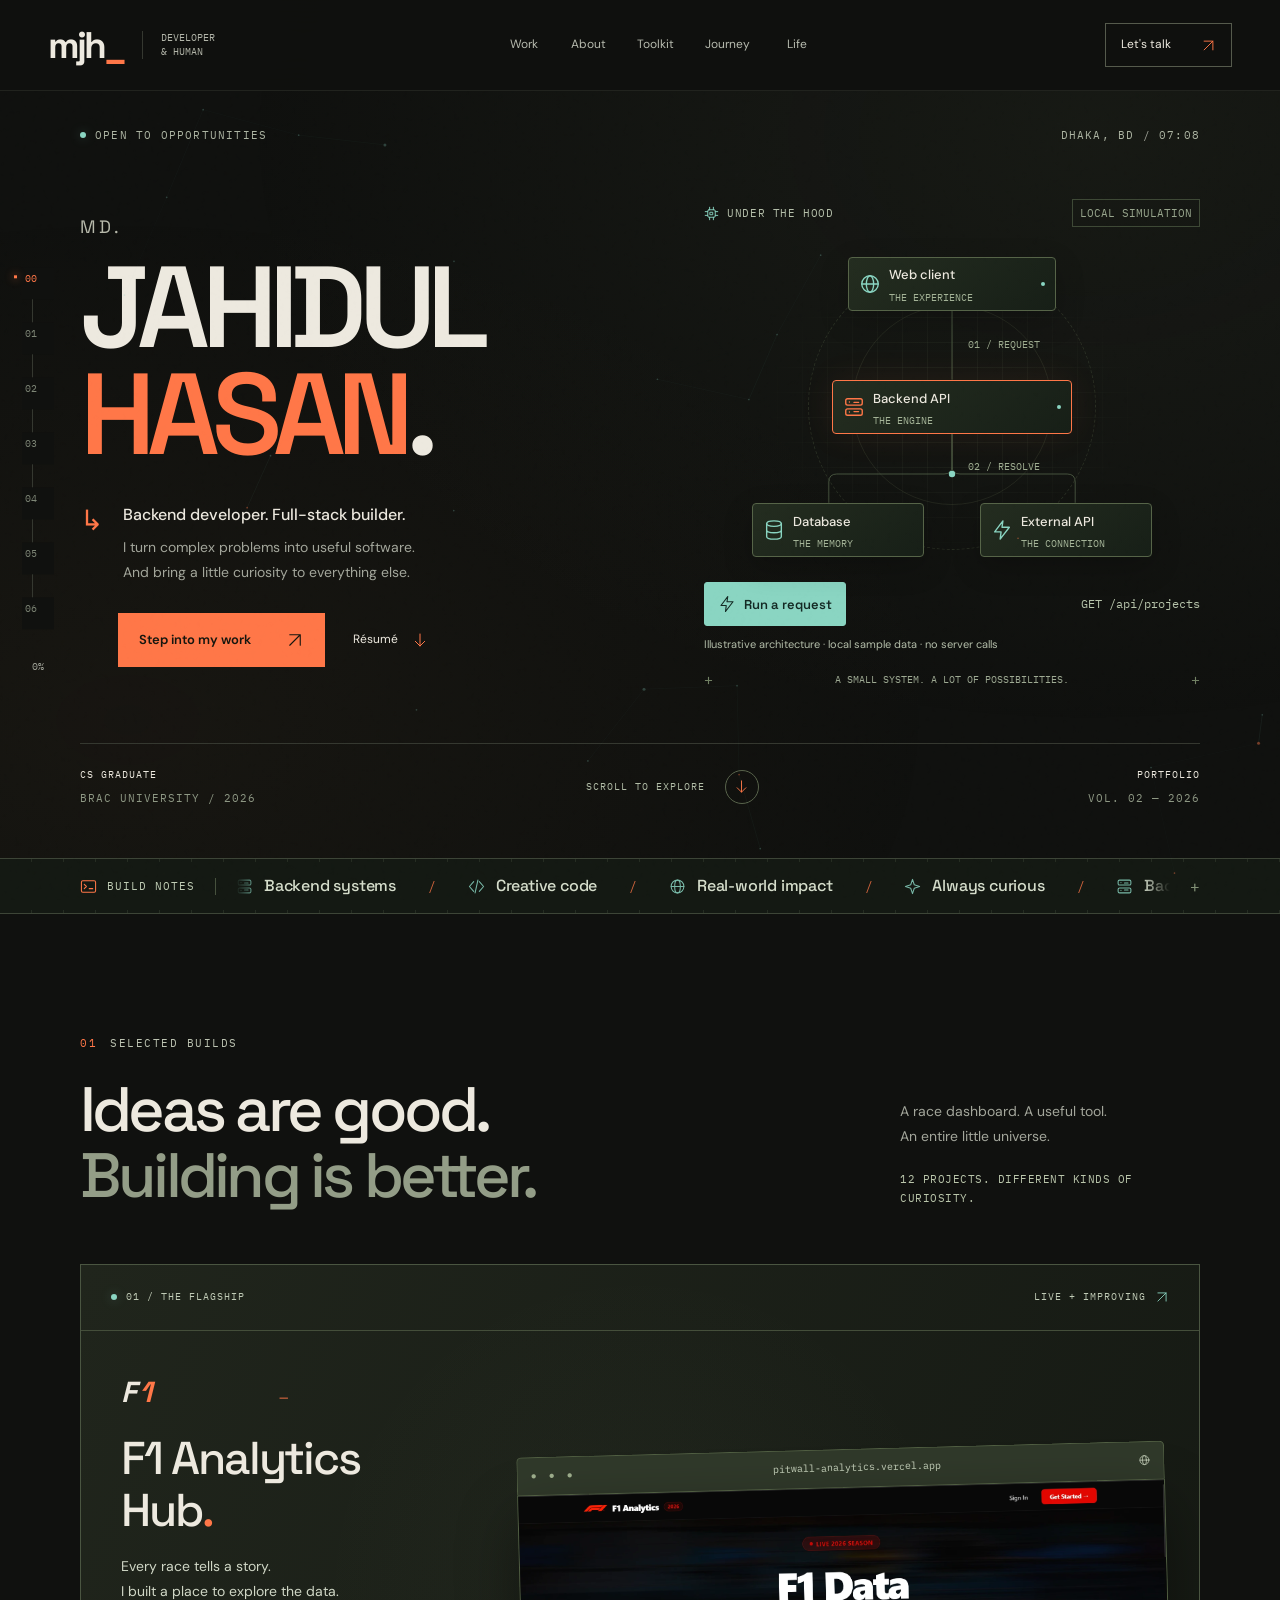
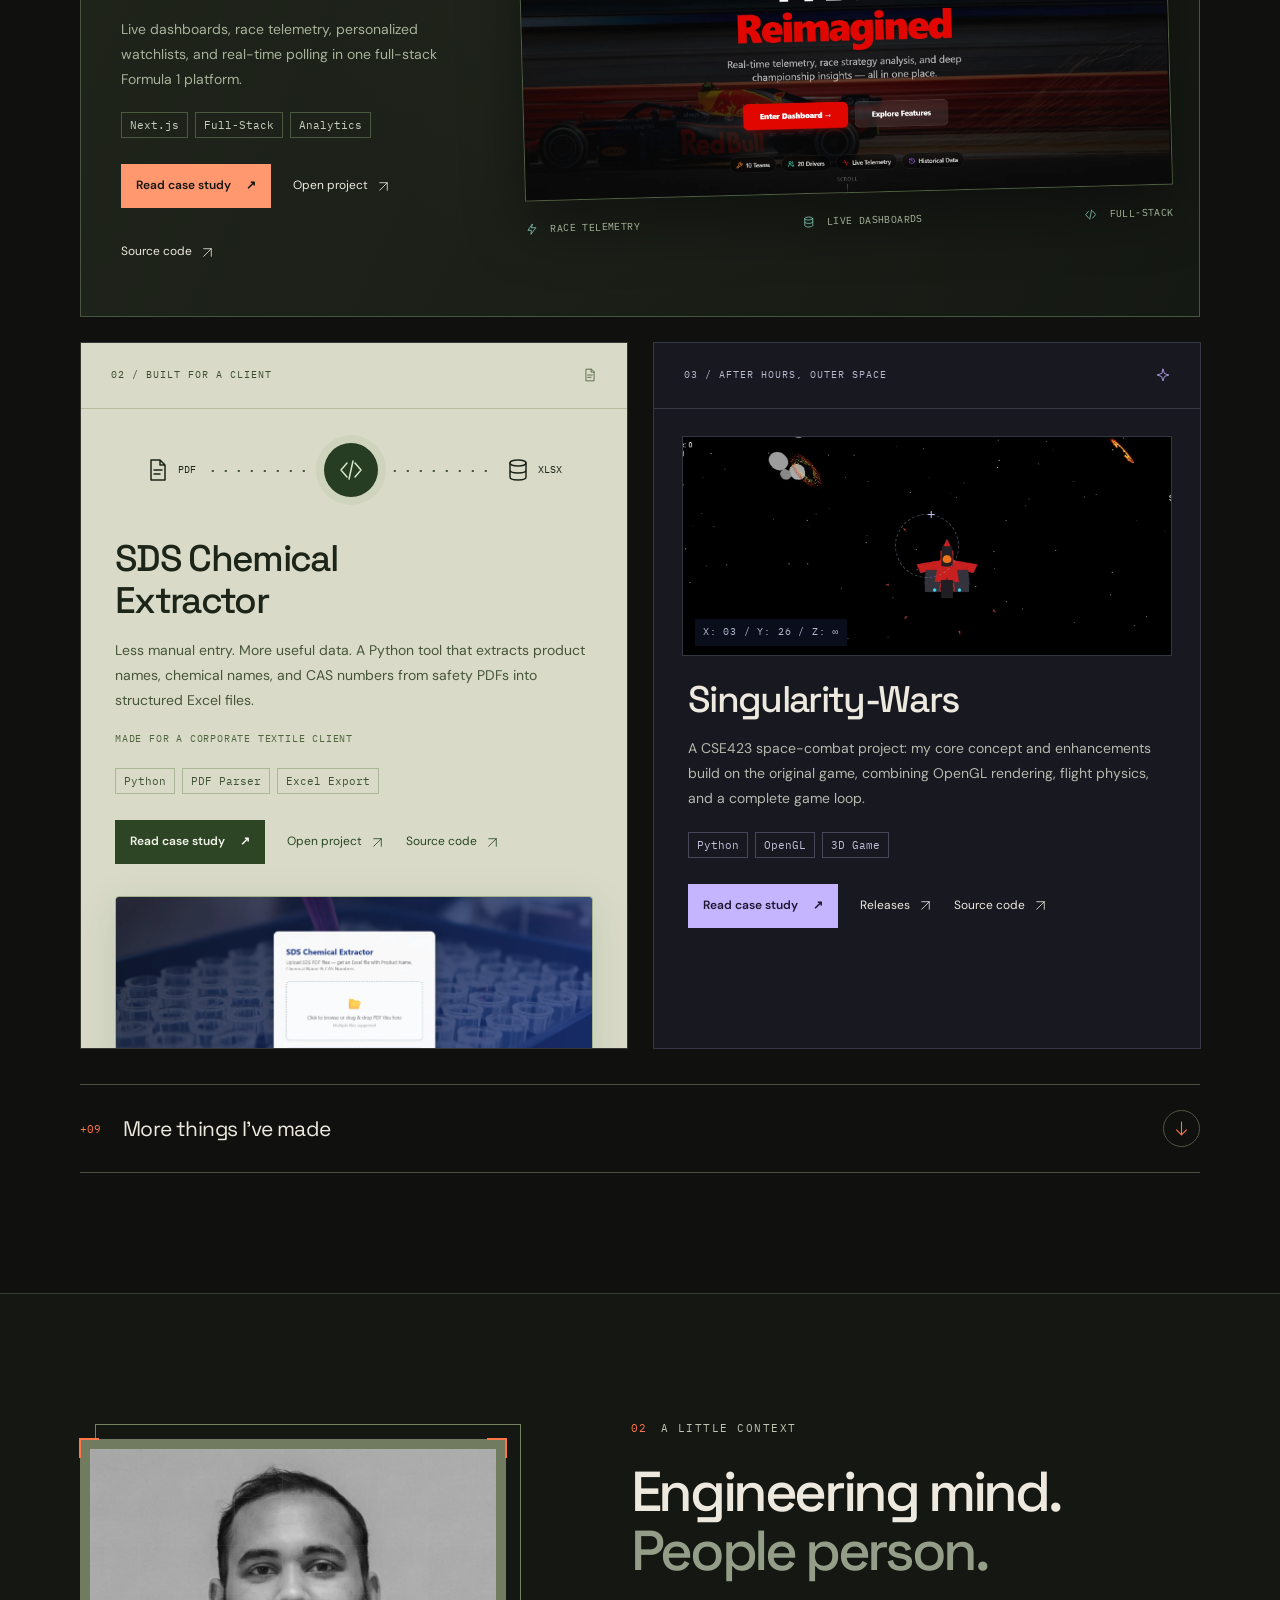
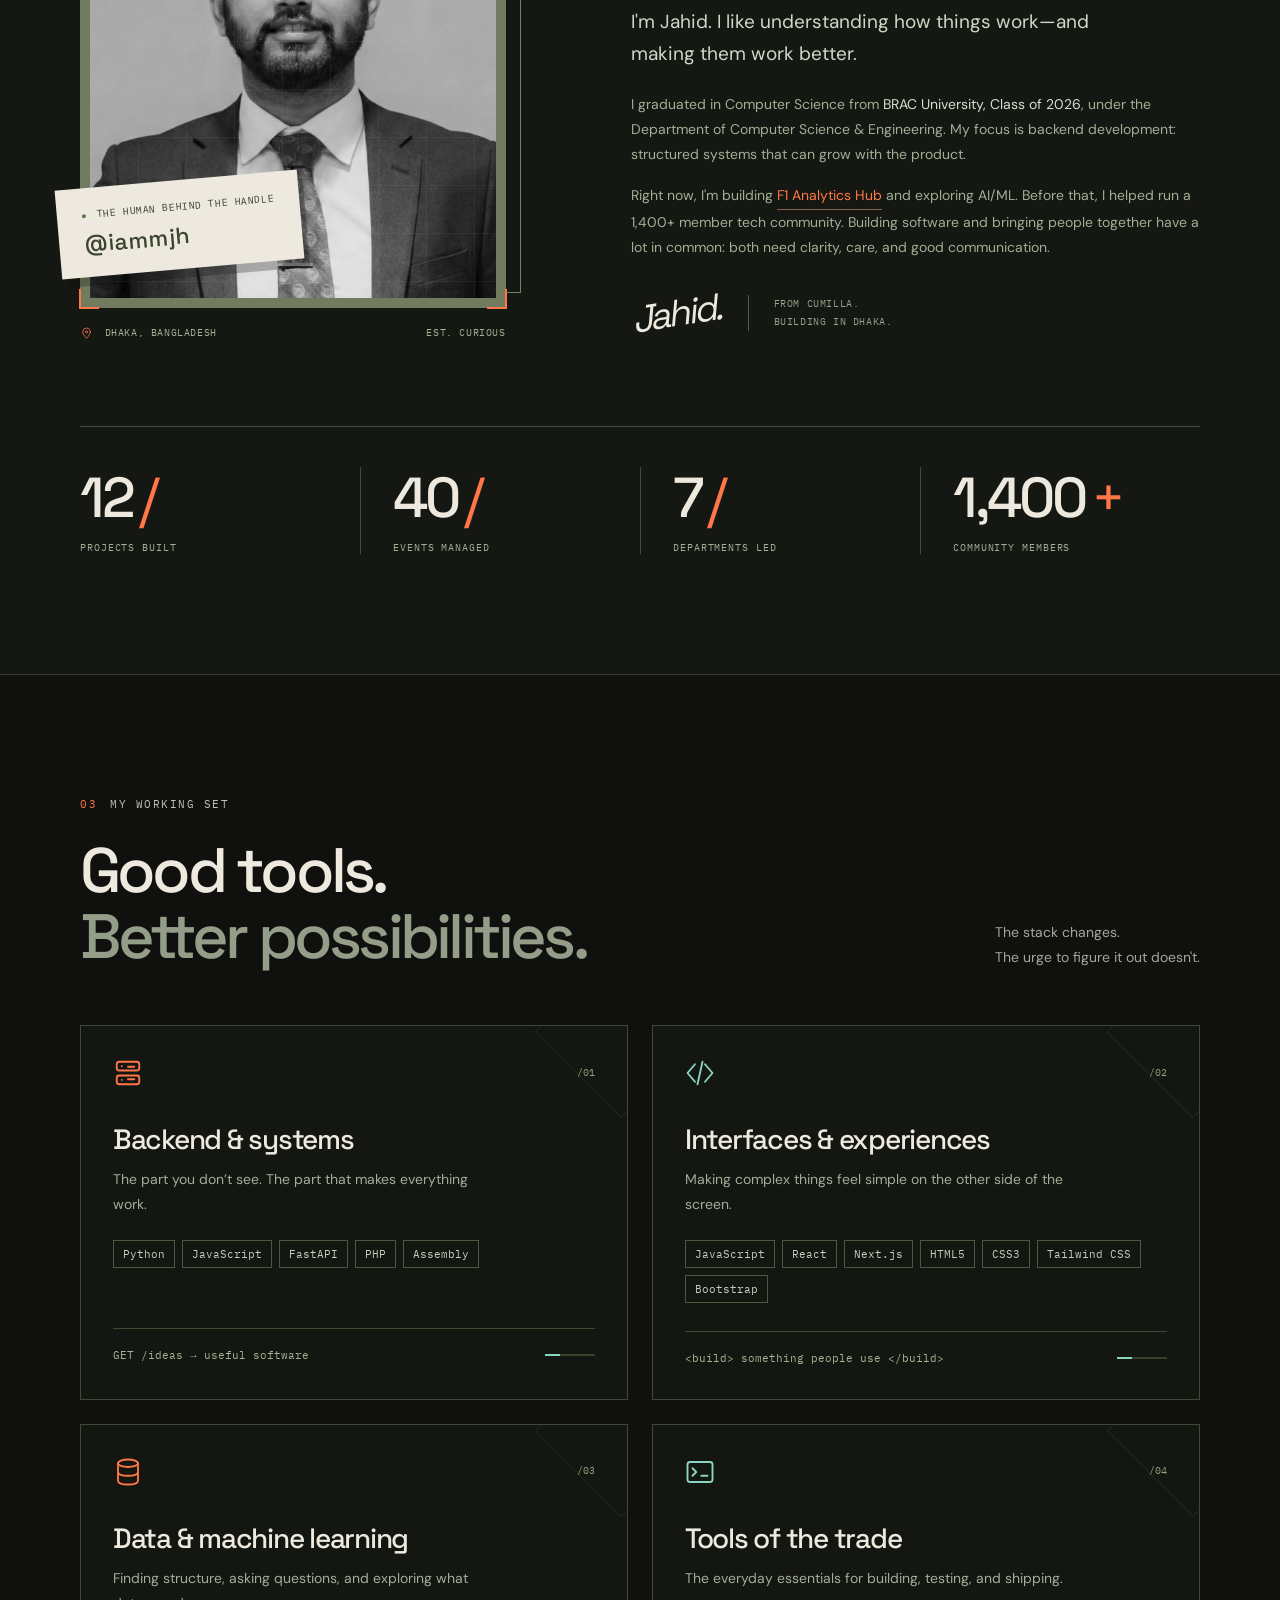
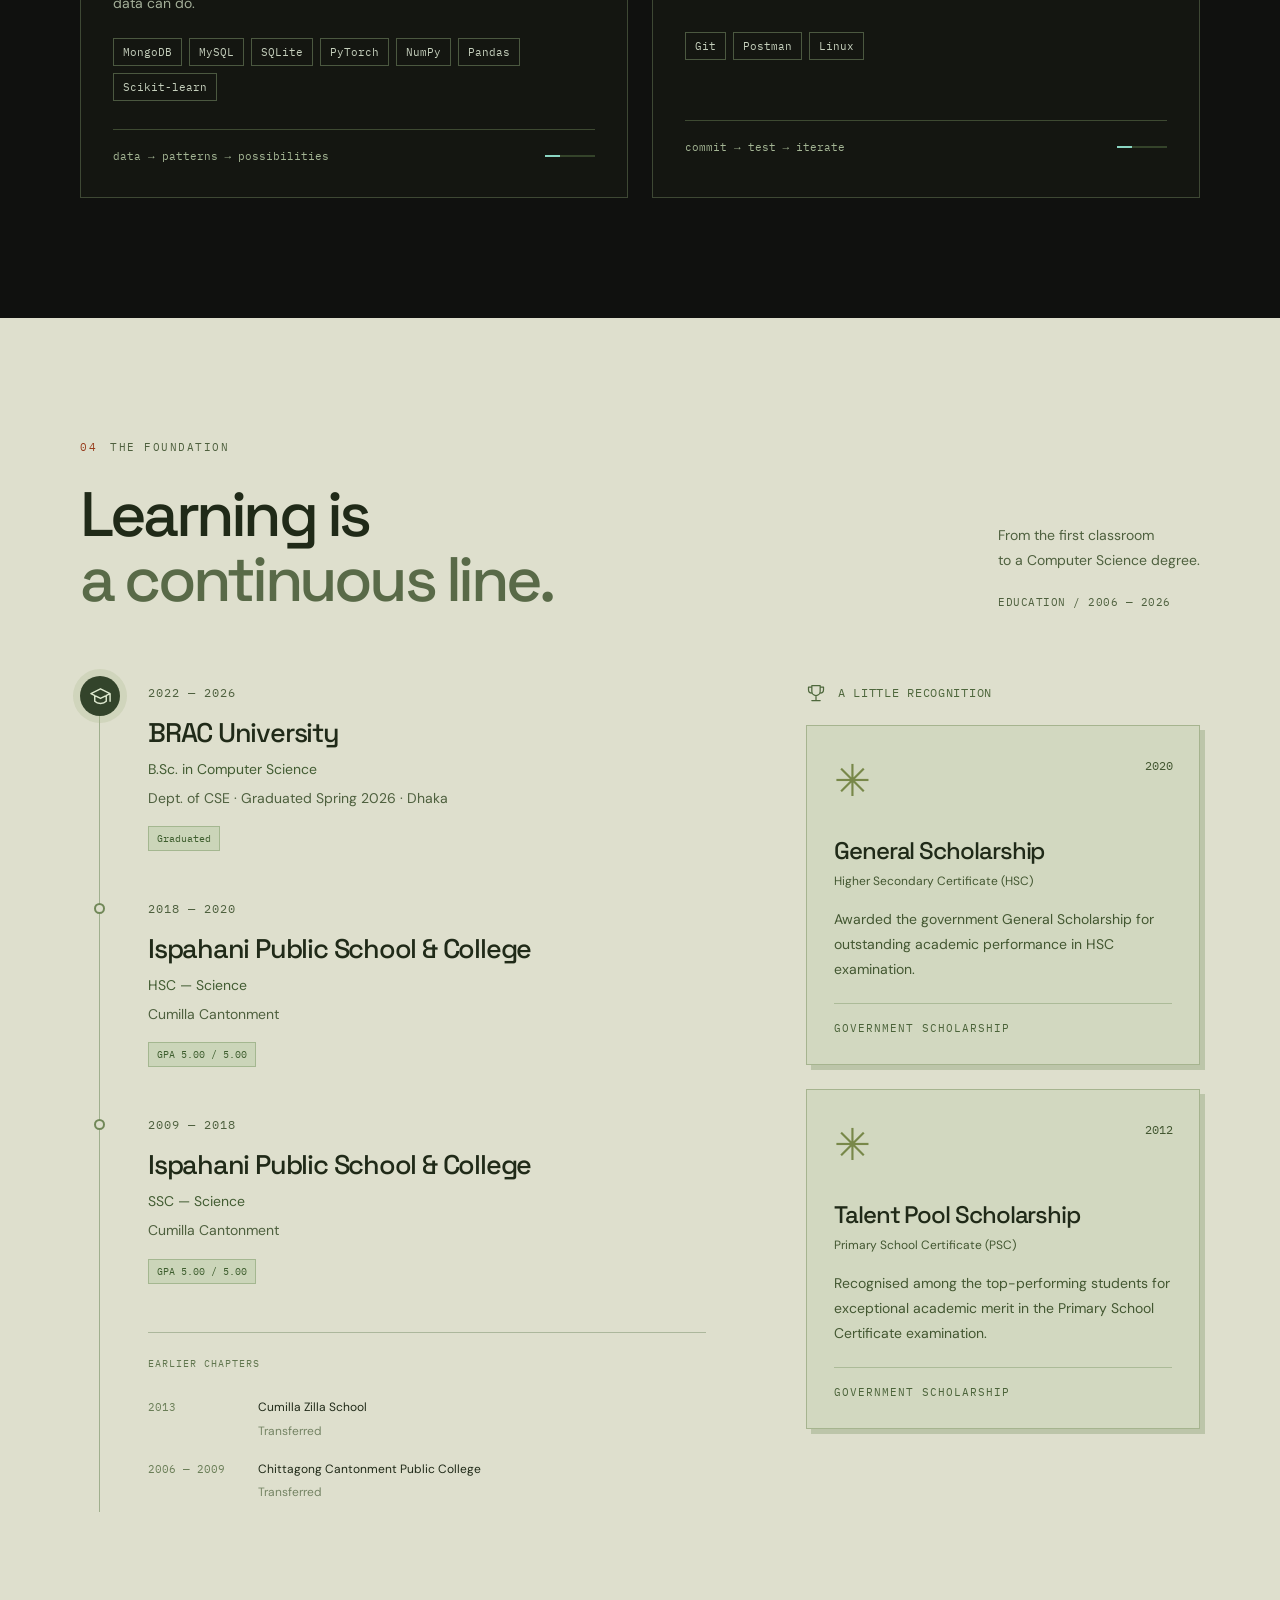
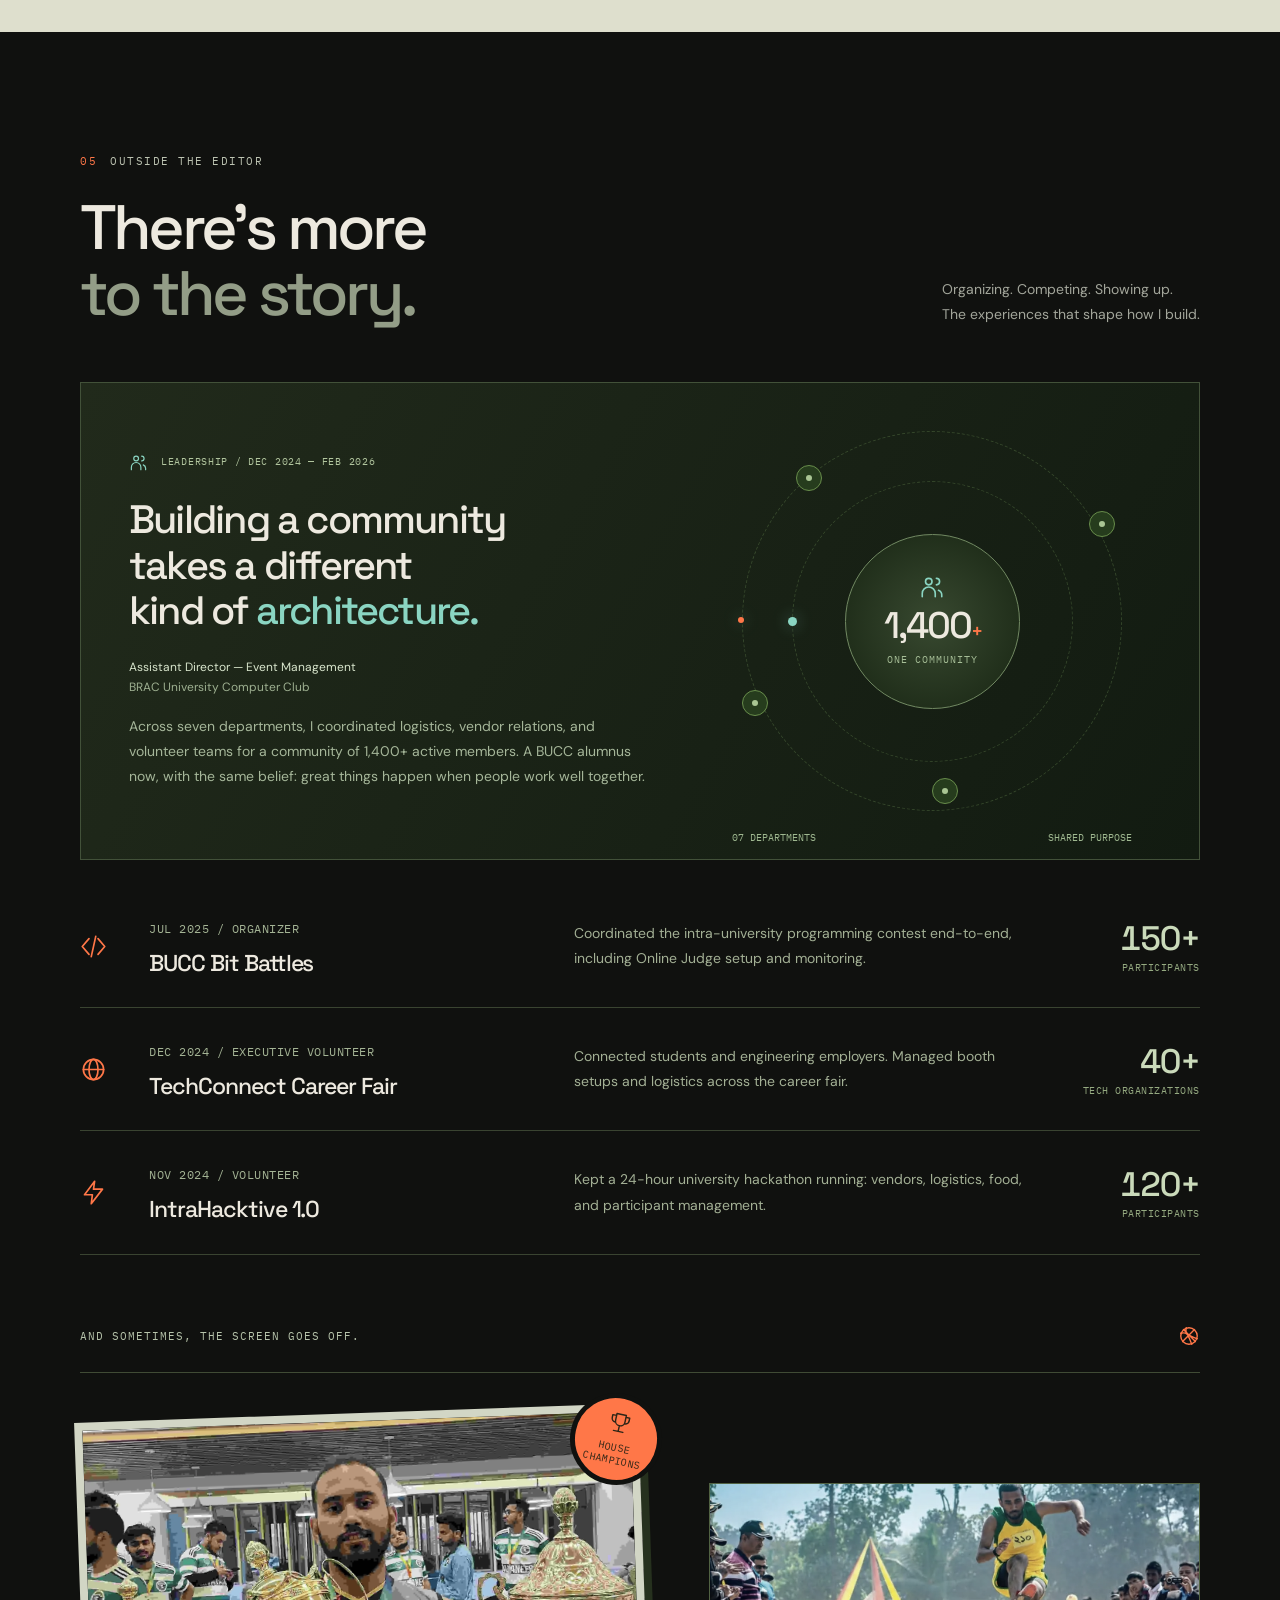
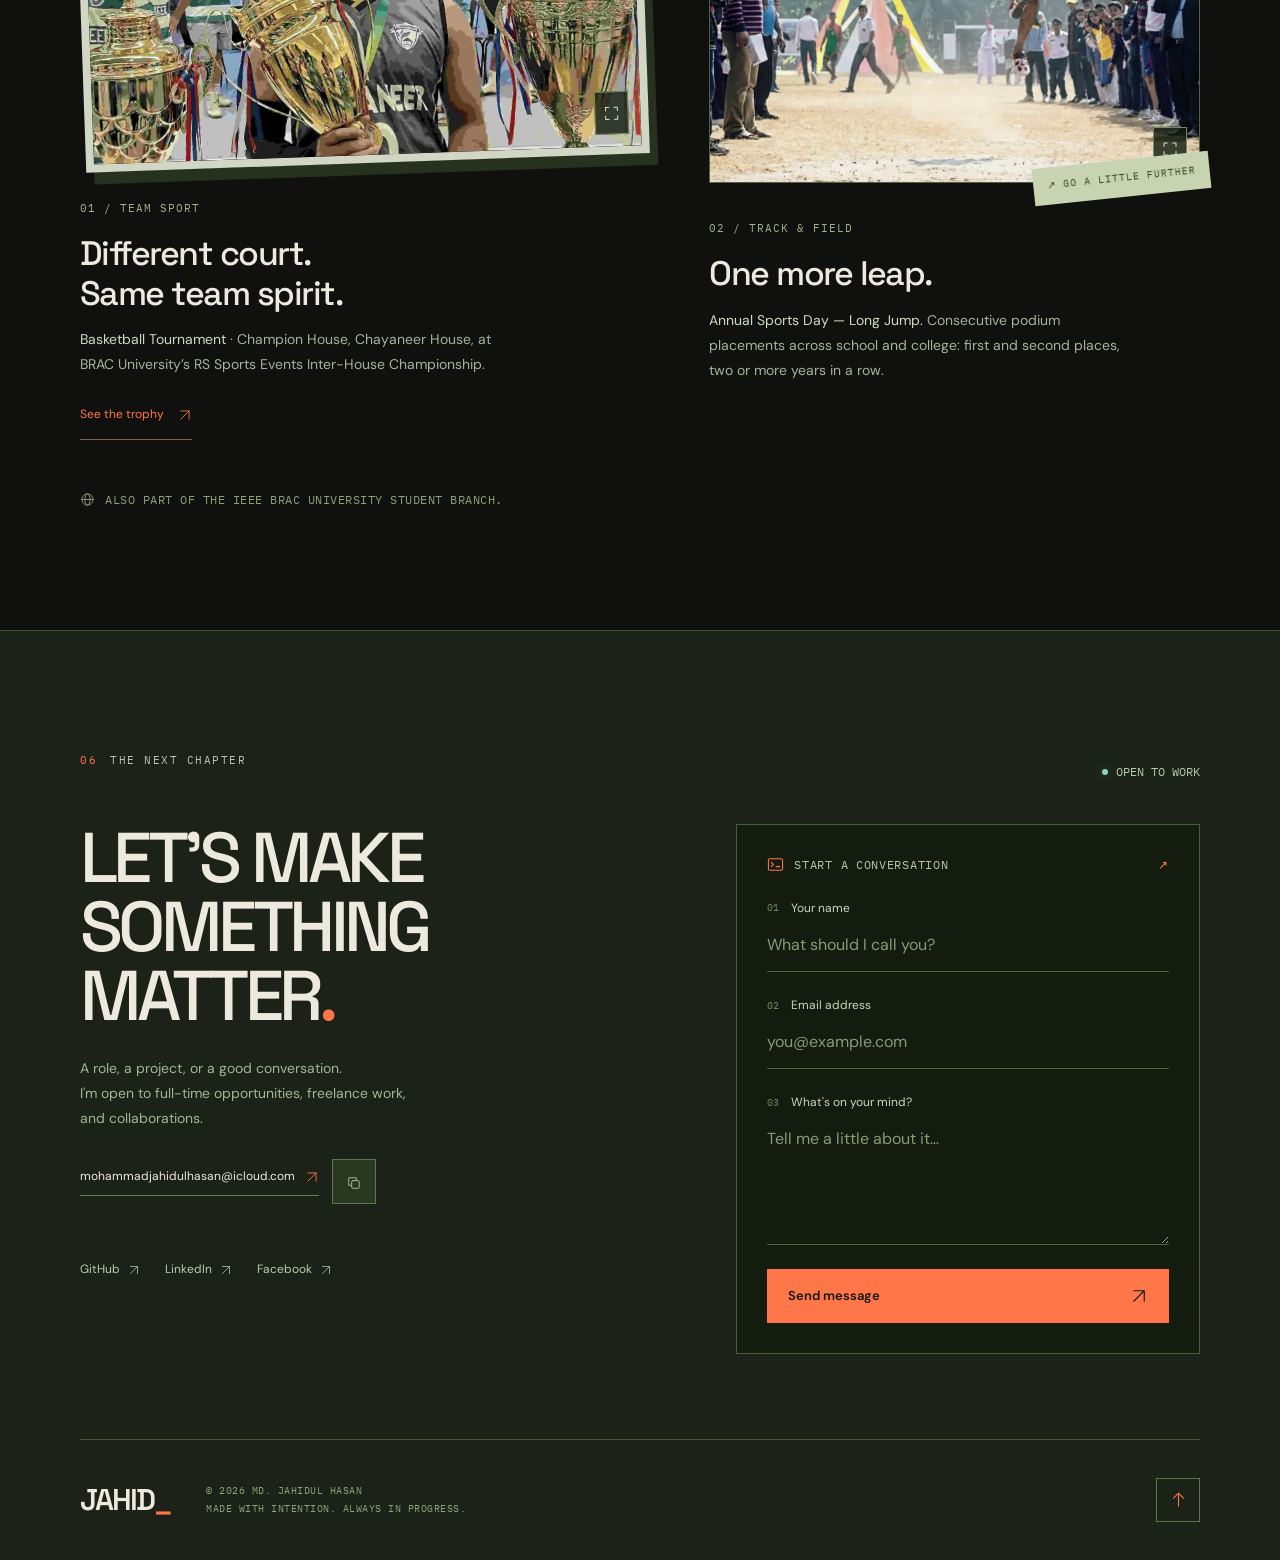
==== commit df645a0c: "cursor" ====
--- a/index.html
+++ b/index.html
@@ -32,6 +32,7 @@
   <link rel="preload" href="assets/fonts/space-grotesk-latin.woff2" as="font" type="font/woff2" crossorigin>
   <link rel="preload" href="assets/fonts/dm-sans-latin.woff2" as="font" type="font/woff2" crossorigin>
   <link rel="stylesheet" href="style.css?v=4"><script src="script.js?v=4" defer></script><script src="register-sw.js?v=4" defer></script>
+  <link rel="stylesheet" href="cursor.css?v=1"><script src="cursor.js?v=1" defer></script>
 </head>
 <body>
 <svg class="icon-definitions" xmlns="http://www.w3.org/2000/svg" aria-hidden="true"><symbol id="i-arrow" viewBox="0 0 24 24" fill="none" stroke="currentColor" stroke-width="1.5" stroke-linecap="round" stroke-linejoin="round"><path d="M5 19 19 5M5 5h14v14"/></symbol><symbol id="i-down" viewBox="0 0 24 24" fill="none" stroke="currentColor" stroke-width="1.5" stroke-linecap="round" stroke-linejoin="round"><path d="M12 3v18m-7-7 7 7 7-7"/></symbol><symbol id="i-code" viewBox="0 0 24 24" fill="none" stroke="currentColor" stroke-width="1.5" stroke-linecap="round" stroke-linejoin="round"><path d="m8 5-6 7 6 7m8-14 6 7-6 7M14 3l-4 18"/></symbol><symbol id="i-server" viewBox="0 0 24 24" fill="none" stroke="currentColor" stroke-width="1.5" stroke-linecap="round" stroke-linejoin="round"><rect x="3" y="3" width="18" height="7" rx="2"/><rect x="3" y="14" width="18" height="7" rx="2"/><path d="M7 6.5h.01M7 17.5h.01M12 7h5m-5 10h5"/></symbol><symbol id="i-database" viewBox="0 0 24 24" fill="none" stroke="currentColor" stroke-width="1.5" stroke-linecap="round" stroke-linejoin="round"><ellipse cx="12" cy="5" rx="8" ry="3"/><path d="M4 5v14c0 4 16 4 16 0V5M4 12c0 4 16 4 16 0"/></symbol><symbol id="i-globe" viewBox="0 0 24 24" fill="none" stroke="currentColor" stroke-width="1.5" stroke-linecap="round" stroke-linejoin="round"><circle cx="12" cy="12" r="9"/><ellipse cx="12" cy="12" rx="4" ry="9"/><path d="M3 12h18"/></symbol><symbol id="i-terminal" viewBox="0 0 24 24" fill="none" stroke="currentColor" stroke-width="1.5" stroke-linecap="round" stroke-linejoin="round"><rect x="2" y="4" width="20" height="16" rx="2"/><path d="m6 9 3 3-3 3m7 0h5"/></symbol><symbol id="i-bolt" viewBox="0 0 24 24" fill="none" stroke="currentColor" stroke-width="1.5" stroke-linecap="round" stroke-linejoin="round"><path d="m13 2-9 12h7l-1 8 10-13h-8z"/></symbol><symbol id="i-git" viewBox="0 0 24 24" fill="none" stroke="currentColor" stroke-width="1.5" stroke-linecap="round" stroke-linejoin="round"><path d="M7 5v10a4 4 0 0 0 8 0V9"/><circle cx="7" cy="4" r="2"/><circle cx="15" cy="7" r="2"/><circle cx="7" cy="17" r="2"/></symbol><symbol id="i-mail" viewBox="0 0 24 24" fill="none" stroke="currentColor" stroke-width="1.5" stroke-linecap="round" stroke-linejoin="round"><rect x="3" y="5" width="18" height="14" rx="2"/><path d="m3 6 9 7 9-7"/></symbol><symbol id="i-users" viewBox="0 0 24 24" fill="none" stroke="currentColor" stroke-width="1.5" stroke-linecap="round" stroke-linejoin="round"><circle cx="9" cy="7" r="3"/><path d="M3 21v-3a6 6 0 0 1 12 0v3M16 4a3 3 0 0 1 0 6m2 5a5 5 0 0 1 3 5v1"/></symbol><symbol id="i-trophy" viewBox="0 0 24 24" fill="none" stroke="currentColor" stroke-width="1.5" stroke-linecap="round" stroke-linejoin="round"><path d="M7 3h10v7a5 5 0 0 1-10 0zM7 5H3v3a4 4 0 0 0 4 4m10-7h4v3a4 4 0 0 1-4 4M12 15v6m-5 0h10"/></symbol><symbol id="i-degree" viewBox="0 0 24 24" fill="none" stroke="currentColor" stroke-width="1.5" stroke-linecap="round" stroke-linejoin="round"><path d="m2 9 10-5 10 5-10 5zM6 11v6c3 3 9 3 12 0v-6m4-2v8"/></symbol><symbol id="i-expand" viewBox="0 0 24 24" fill="none" stroke="currentColor" stroke-width="1.5" stroke-linecap="round" stroke-linejoin="round"><path d="M8 3H3v5m13-5h5v5M3 16v5h5m13-5v5h-5"/></symbol><symbol id="i-chip" viewBox="0 0 24 24" fill="none" stroke="currentColor" stroke-width="1.5" stroke-linecap="round" stroke-linejoin="round"><rect x="6" y="6" width="12" height="12" rx="2"/><path d="M9 2v4m6-4v4M9 18v4m6-4v4M2 9h4m-4 6h4m12-6h4m-4 6h4"/><rect x="10" y="10" width="4" height="4"/></symbol><symbol id="i-file" viewBox="0 0 24 24" fill="none" stroke="currentColor" stroke-width="1.5" stroke-linecap="round" stroke-linejoin="round"><path d="M14 2H5v20h14V7zM14 2v5h5M8 12h8m-8 4h6"/></symbol><symbol id="i-ball" viewBox="0 0 24 24" fill="none" stroke="currentColor" stroke-width="1.5" stroke-linecap="round" stroke-linejoin="round"><circle cx="12" cy="12" r="9"/><path d="m6 5 13 13M5 18 18 5M3 9c8-2 8 3 12 12M9 3c-2 8 3 8 12 12"/></symbol><symbol id="i-pin" viewBox="0 0 24 24" fill="none" stroke="currentColor" stroke-width="1.5" stroke-linecap="round" stroke-linejoin="round"><path d="M19 9c0 5-7 12-7 12S5 14 5 9a7 7 0 0 1 14 0z"/><circle cx="12" cy="9" r="2"/></symbol><symbol id="i-copy" viewBox="0 0 24 24" fill="none" stroke="currentColor" stroke-width="1.5" stroke-linecap="round" stroke-linejoin="round"><rect x="8" y="8" width="13" height="13" rx="2"/><path d="M16 8V3H3v13h5"/></symbol><symbol id="i-menu" viewBox="0 0 24 24" fill="none" stroke="currentColor" stroke-width="1.5" stroke-linecap="round" stroke-linejoin="round"><path d="M3 7h18M3 12h18M3 17h18"/></symbol><symbol id="i-close" viewBox="0 0 24 24" fill="none" stroke="currentColor" stroke-width="1.5" stroke-linecap="round" stroke-linejoin="round"><path d="m5 5 14 14M5 19 19 5"/></symbol><symbol id="i-spark" viewBox="0 0 24 24" fill="none" stroke="currentColor" stroke-width="1.5" stroke-linecap="round" stroke-linejoin="round"><path d="m12 2 2.5 7.5L22 12l-7.5 2.5L12 22l-2.5-7.5L2 12l7.5-2.5z"/></symbol></svg>
--- a/cursor.css
+++ b/cursor.css
@@ -0,0 +1,60 @@
+/* Native SVG pointers stay precise and usable even without JavaScript. */
+.cursor-reticle { display: none; }
+
+@media (forced-colors: none) {
+  input, textarea, [contenteditable] { caret-color: #ff7748; }
+}
+
+@media (hover: hover) and (pointer: fine) and (forced-colors: none) {
+  html { cursor: url('assets/cursor-precision.svg') 12 12, crosshair; }
+  :is(a[href], button, summary, [role="button"]),
+  :is(a[href], button, summary, [role="button"]) * {
+    cursor: url('assets/cursor-link.svg') 12 12, pointer;
+  }
+  :is(input, textarea, select, [contenteditable]:not([contenteditable="false"])),
+  [contenteditable]:not([contenteditable="false"]) * { cursor: auto; }
+  :is(input:not([type]), input[type="text"], input[type="email"], input[type="search"],
+      input[type="url"], input[type="tel"], input[type="password"], textarea,
+      [contenteditable]:not([contenteditable="false"])),
+  [contenteditable]:not([contenteditable="false"]) * {
+    cursor: url('assets/cursor-text.svg') 12 14, text;
+  }
+  :is(button:disabled, input:disabled, select:disabled, textarea:disabled, [aria-disabled="true"]),
+  :is(button:disabled, [aria-disabled="true"]) * { cursor: not-allowed; }
+}
+
+@media (hover: hover) and (pointer: fine) and (prefers-reduced-motion: no-preference) and (forced-colors: none) {
+  .cursor-reticle {
+    display: block;
+    position: fixed;
+    top: 0;
+    left: 0;
+    width: 0;
+    height: 0;
+    z-index: 1000;
+    pointer-events: none;
+    opacity: 0;
+  }
+  .cursor-reticle.is-visible { opacity: 1; }
+  .cursor-reticle::before {
+    content: '';
+    position: absolute;
+    inset: -17px;
+    color: #ff7748;
+    background:
+      linear-gradient(currentColor, currentColor) left top / 7px 1px,
+      linear-gradient(currentColor, currentColor) left top / 1px 7px,
+      linear-gradient(currentColor, currentColor) right top / 7px 1px,
+      linear-gradient(currentColor, currentColor) right top / 1px 7px,
+      linear-gradient(currentColor, currentColor) left bottom / 7px 1px,
+      linear-gradient(currentColor, currentColor) left bottom / 1px 7px,
+      linear-gradient(currentColor, currentColor) right bottom / 7px 1px,
+      linear-gradient(currentColor, currentColor) right bottom / 1px 7px;
+    background-repeat: no-repeat;
+    filter: drop-shadow(0 1px 1px #10110f);
+    opacity: .65;
+    transition: transform .18s ease, color .18s ease, opacity .18s ease;
+  }
+  .cursor-reticle.is-link::before { color: #8ad5c2; transform: scale(1.3); opacity: .95; }
+  .cursor-reticle.is-pressed::before { transform: scale(.8); opacity: 1; }
+}
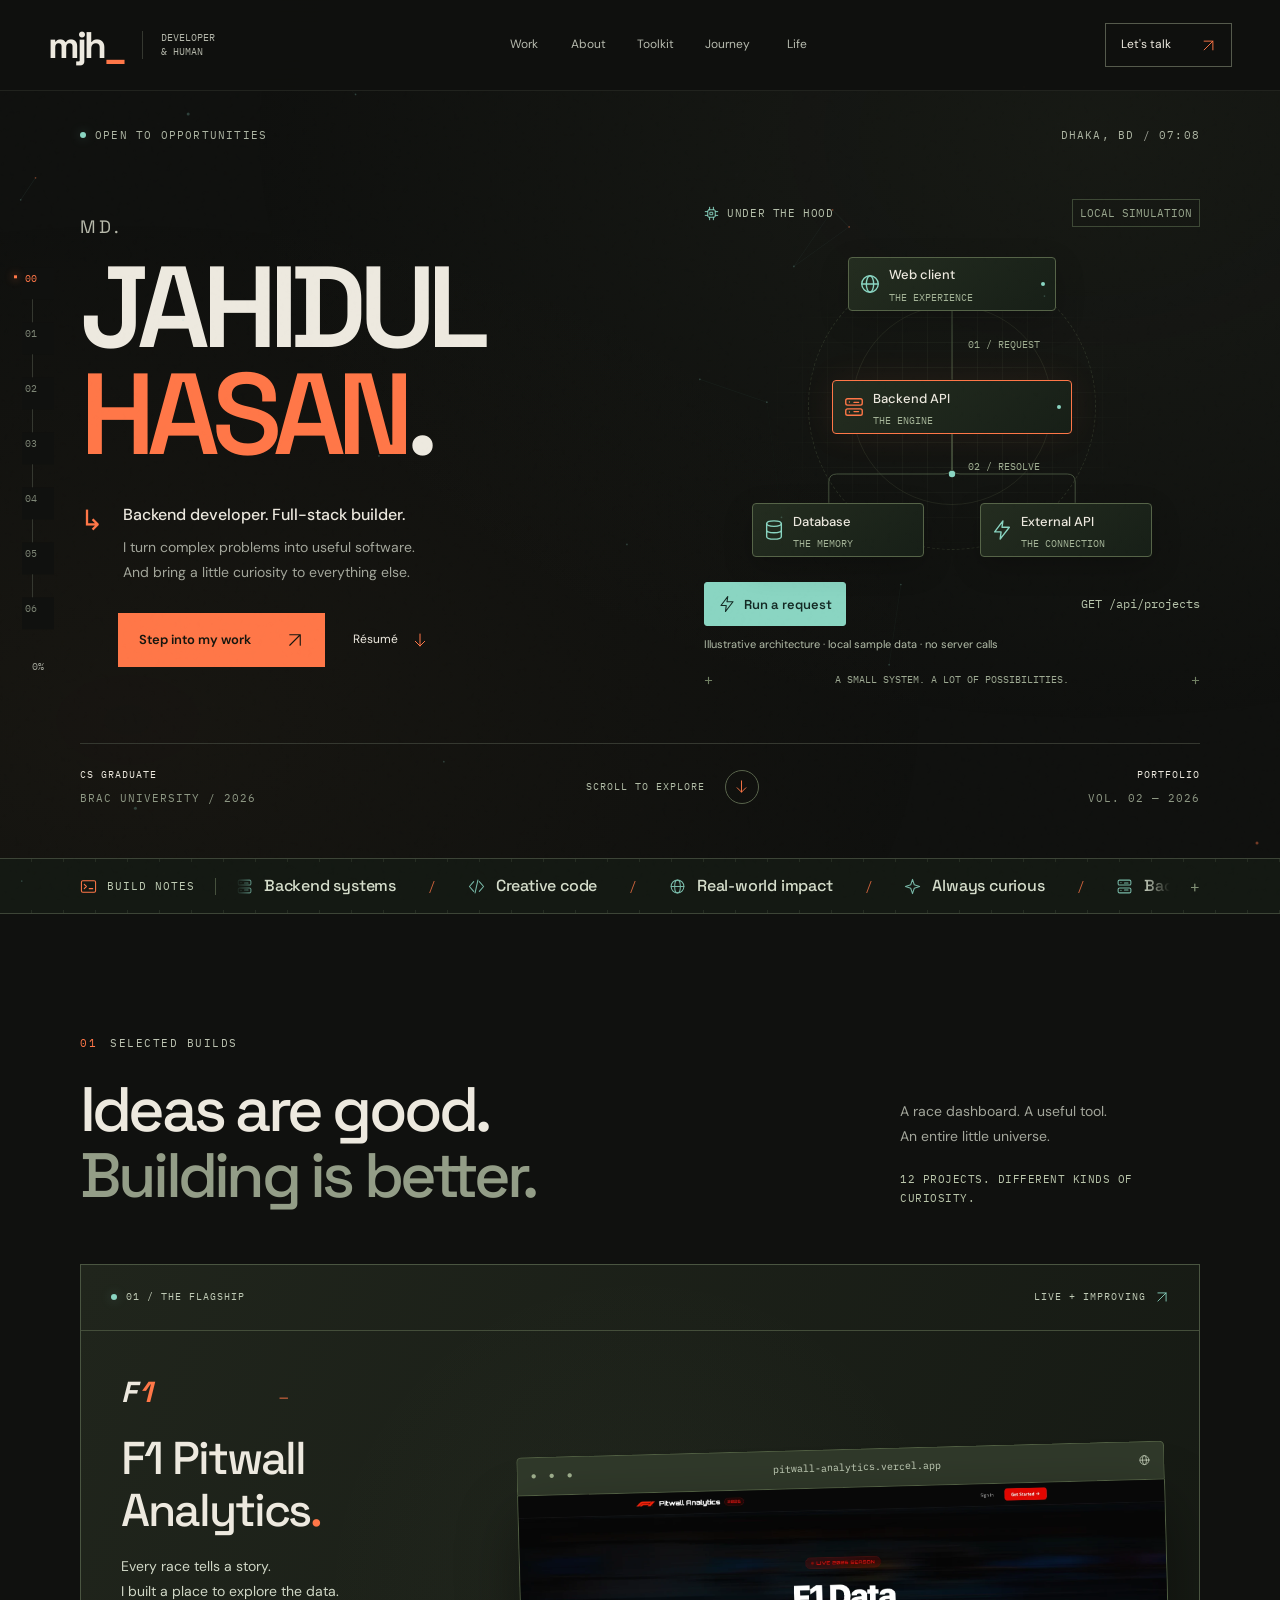
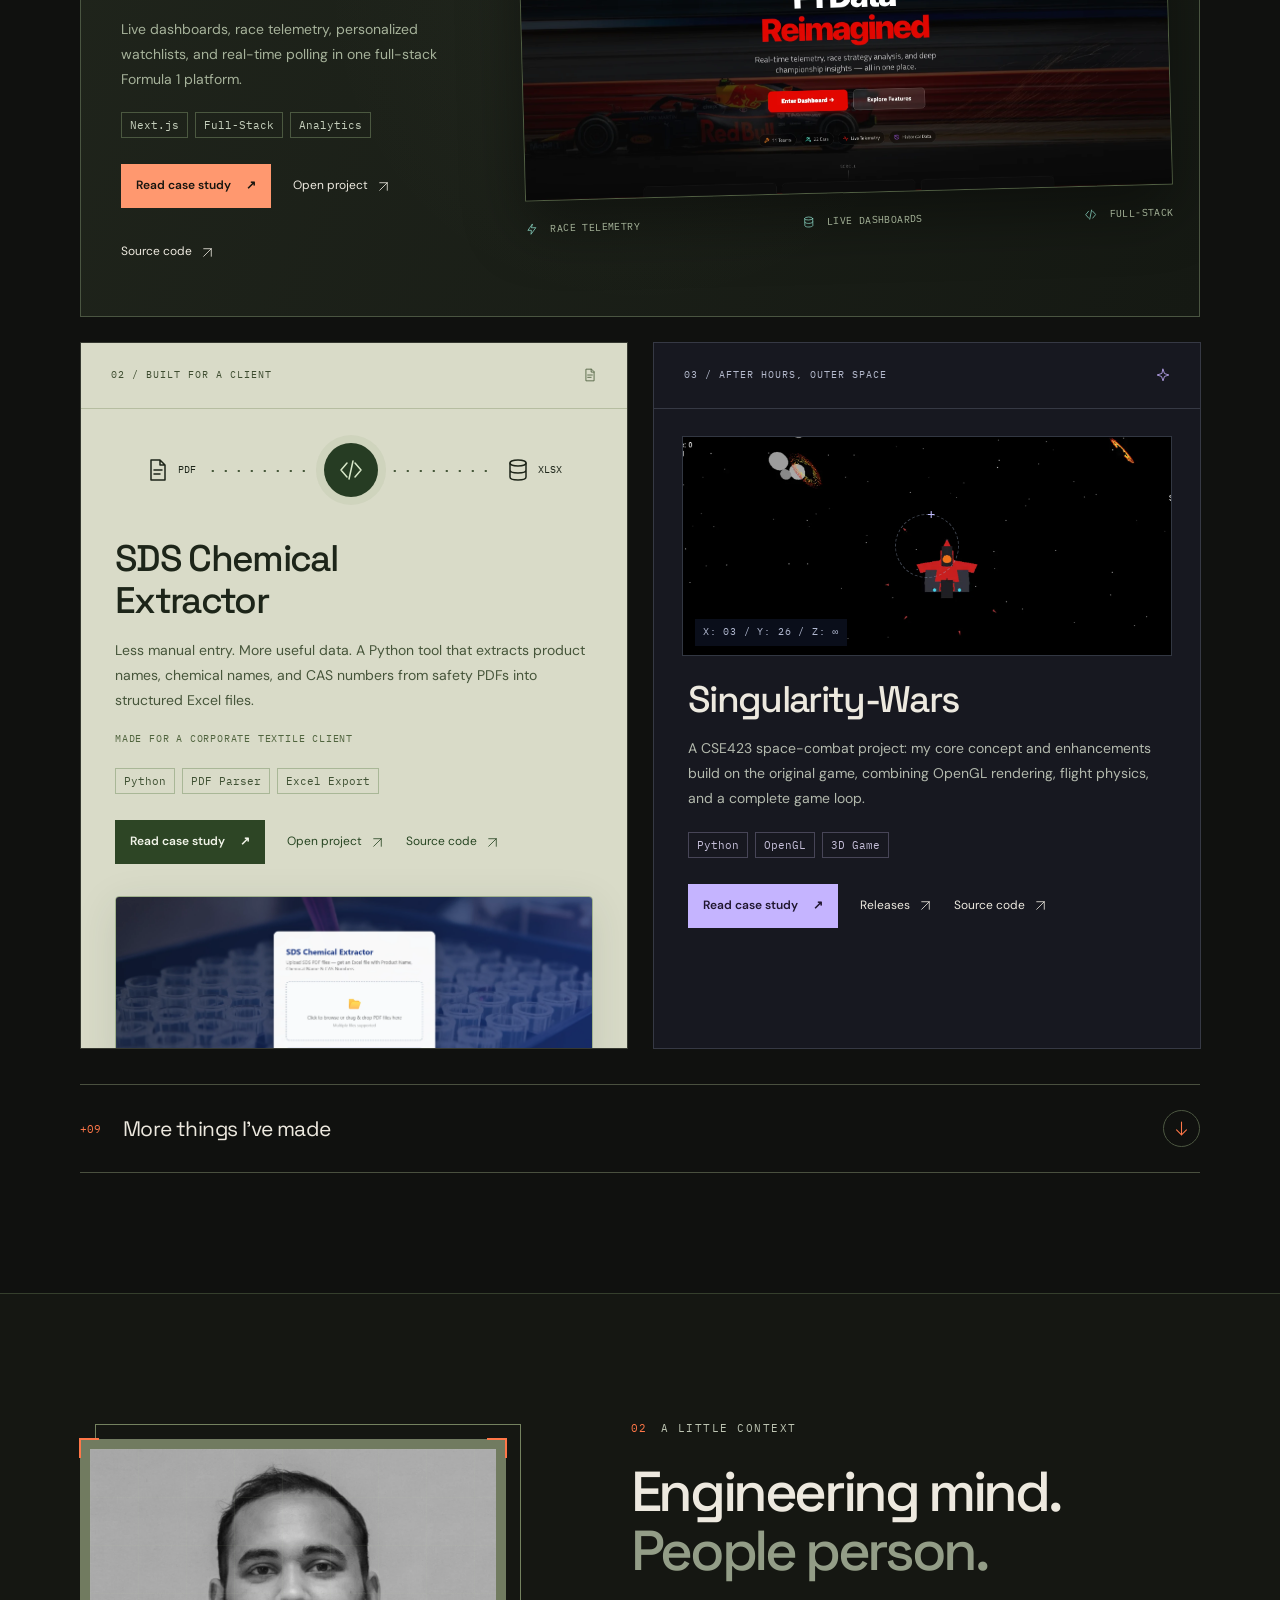
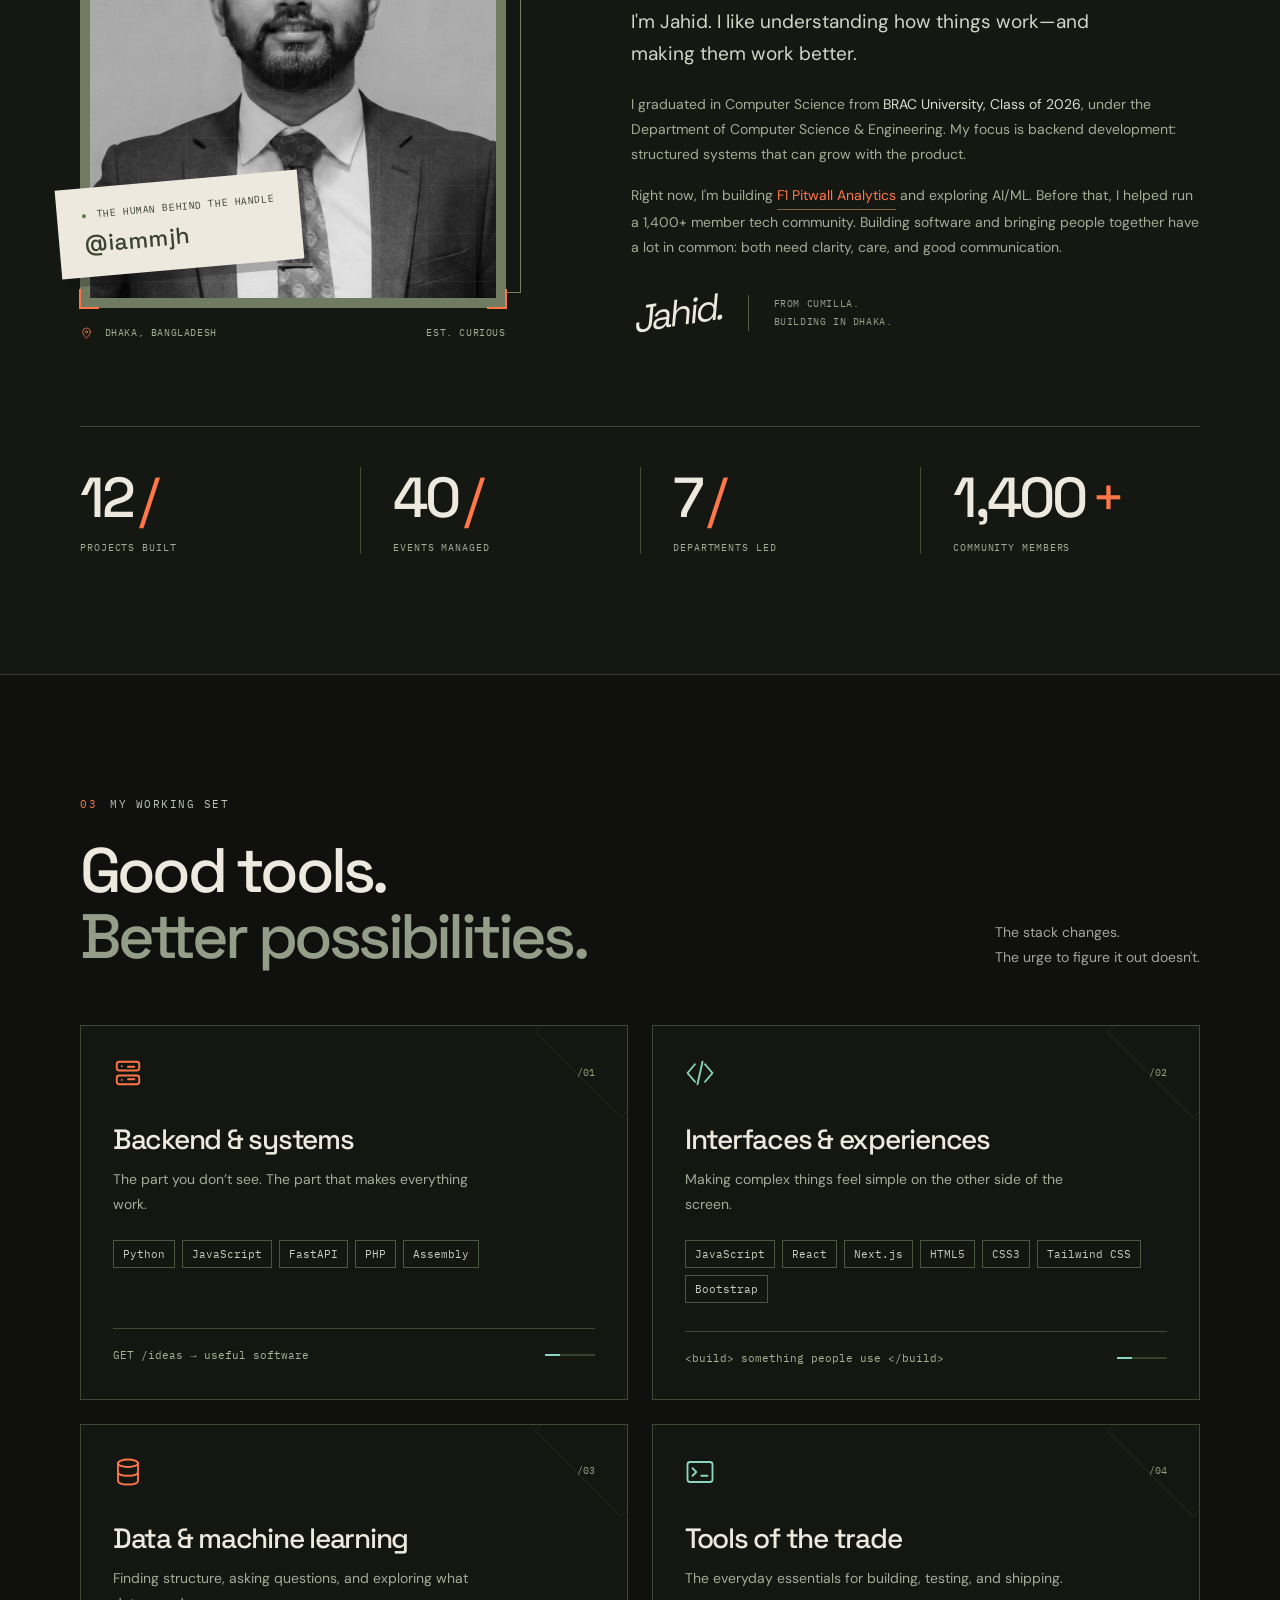
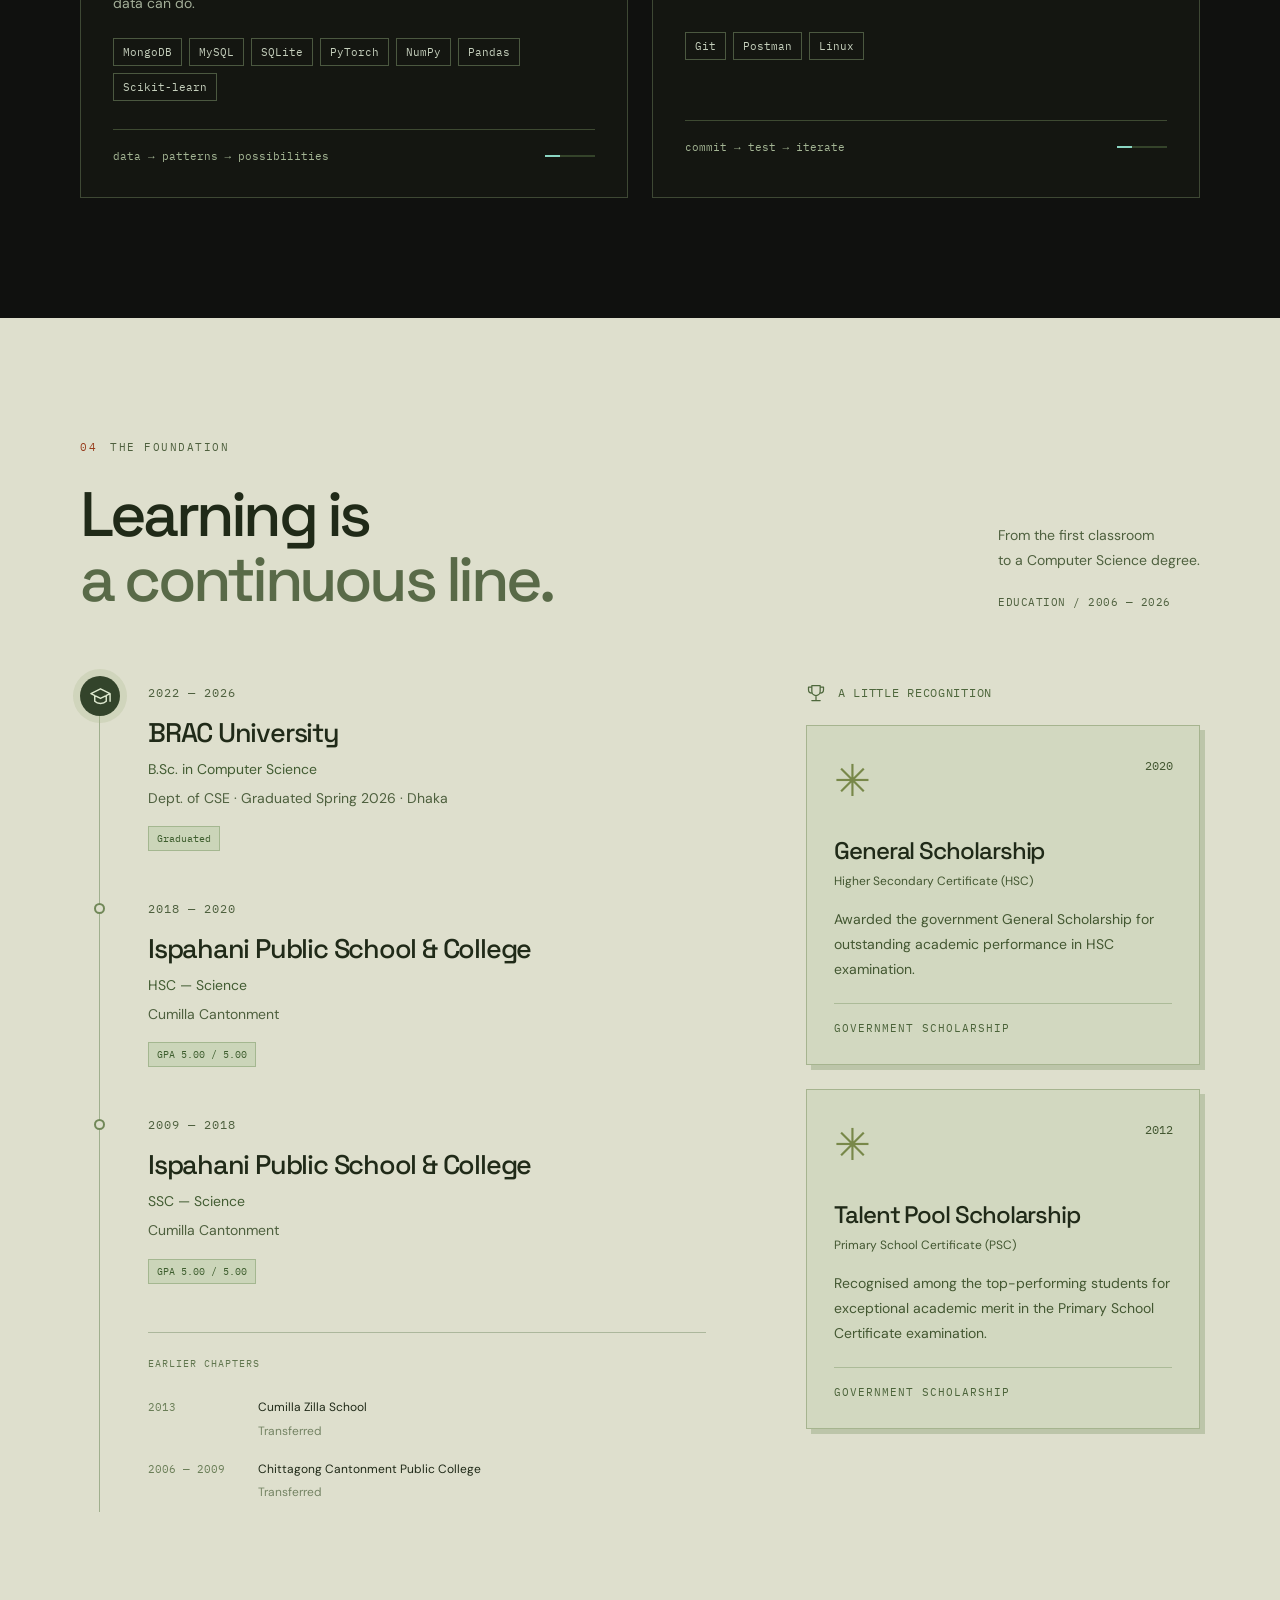
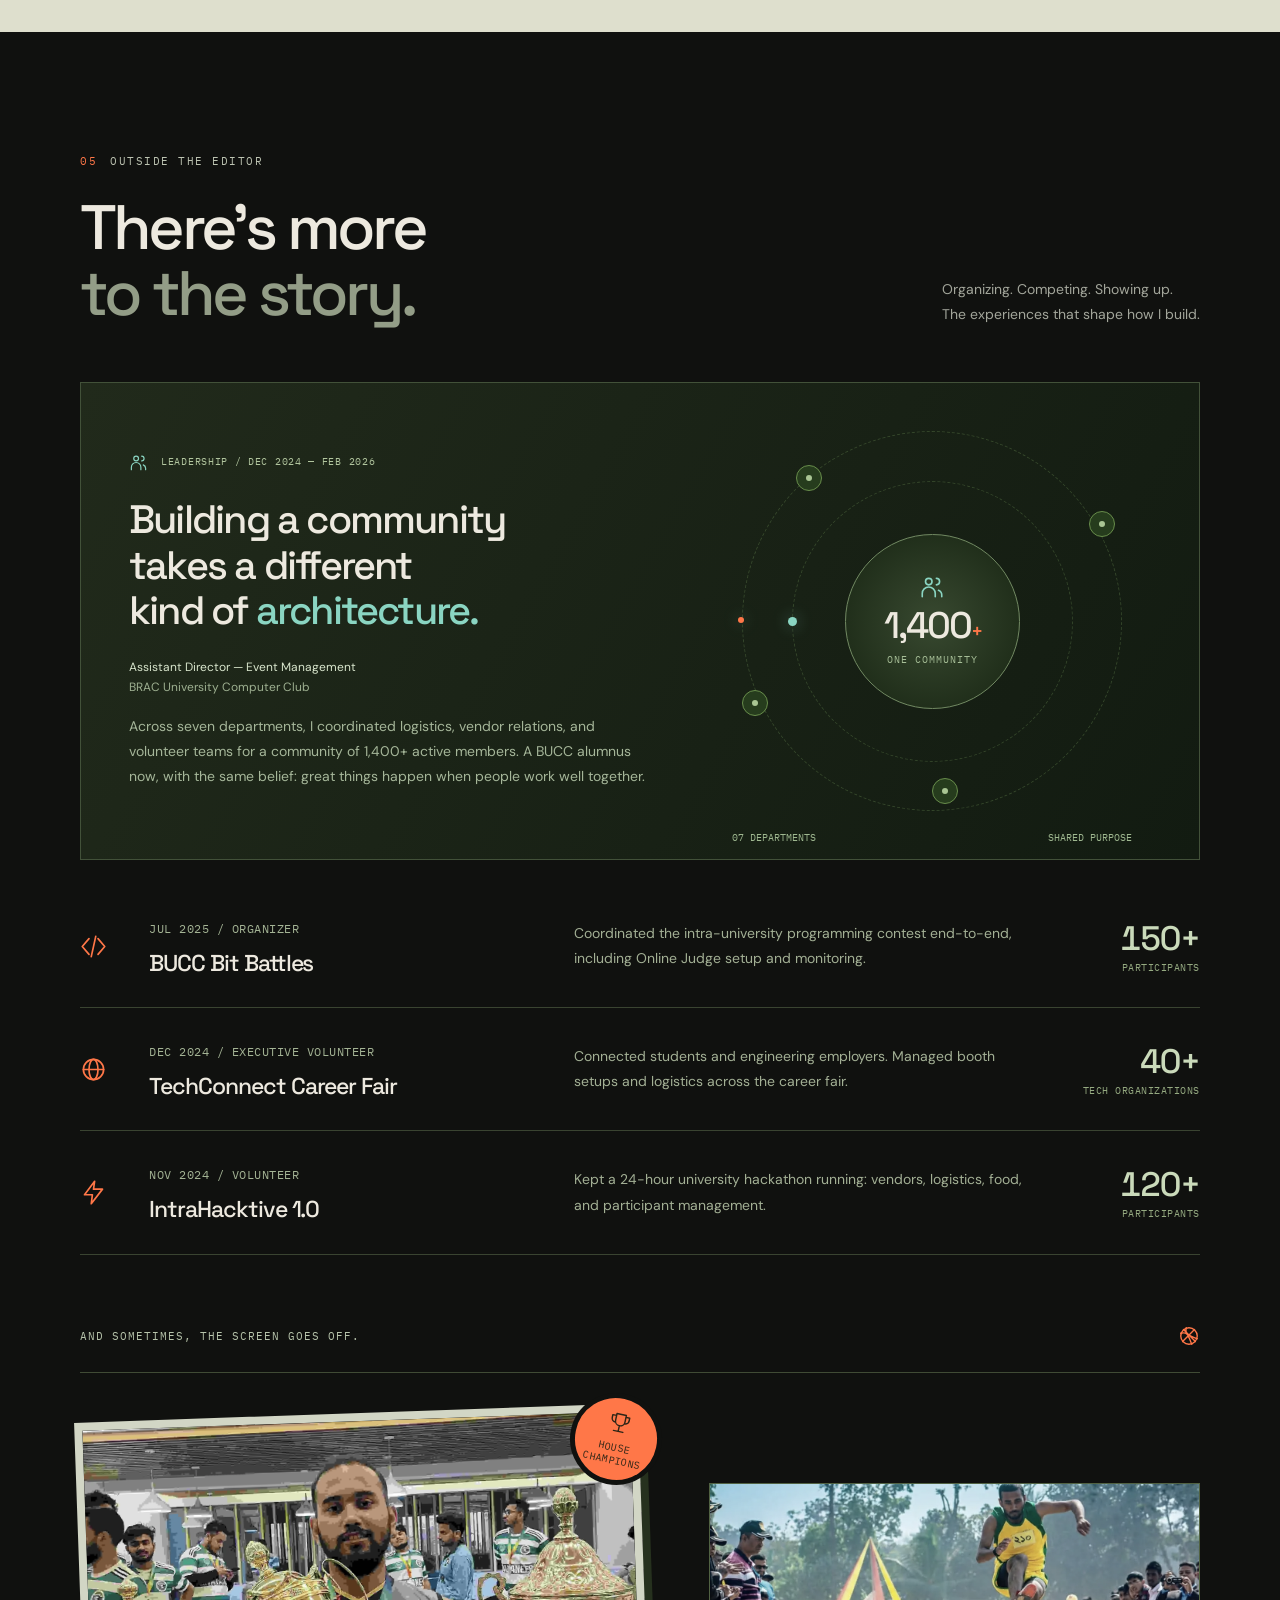
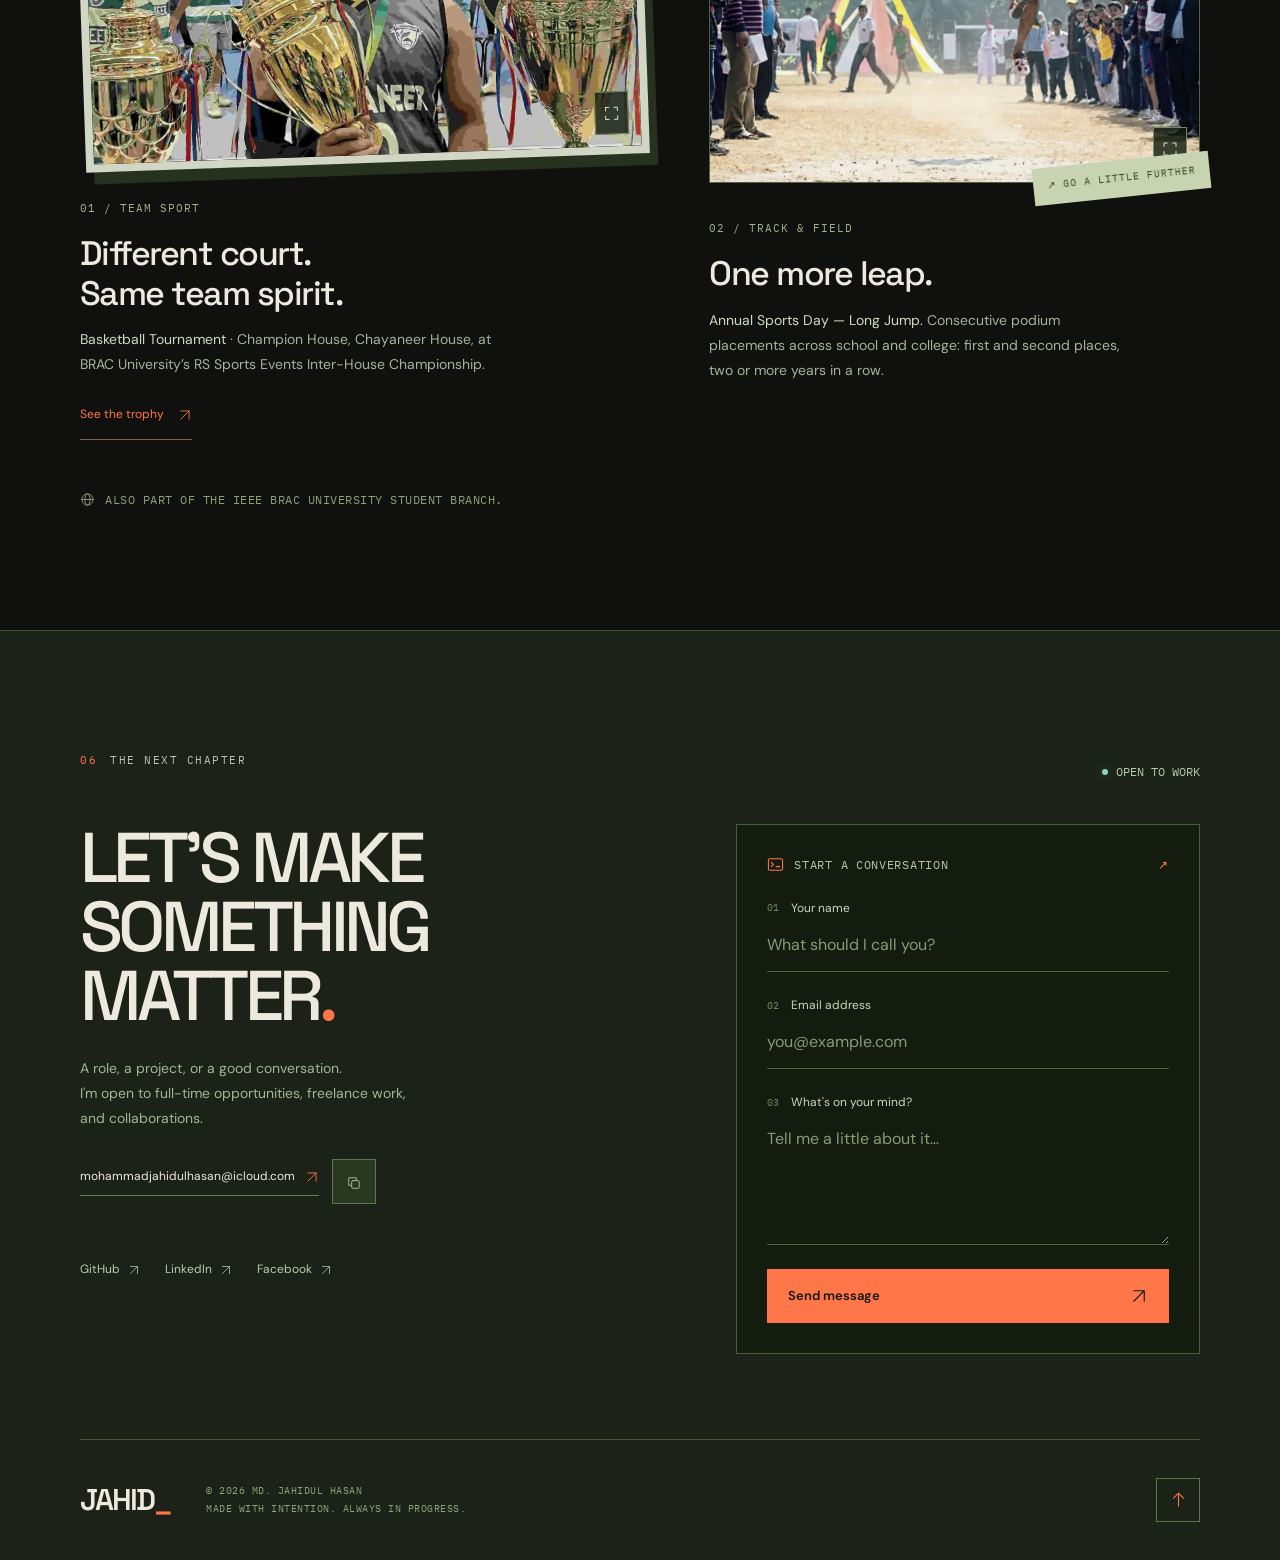
==== commit 525893c5: "f1 updates" ====
--- a/index.html
+++ b/index.html
@@ -119,7 +119,7 @@
   <div class="section-head reveal"><div><p class="eyebrow"><span>01</span> SELECTED BUILDS</p><h2 id="projects">Ideas are good.<br> <em>Building is better.</em></h2></div><p class="section-aside">A race dashboard. A useful tool.<br> An entire little universe.<br> <span class="mono">12 PROJECTS. DIFFERENT KINDS OF CURIOSITY.</span></p></div>
 <article class="flagship tilt-card reveal" data-scroll-scene="project" data-project-record>
   <div class="project-eyebrow mono"><span><i class="status-dot"></i> 01 / THE FLAGSHIP</span><span>LIVE + IMPROVING <svg class="icon " width="24" height="24" aria-hidden="true"><use href="#i-arrow"></use></svg></span></div>
-  <div class="flagship-layout"><div class="flagship-copy"><div class="project-monogram">F<span>1</span><svg viewBox="0 0 190 35" aria-hidden="true"><path d="M0 30H24L32 14 40 26 55 3 67 30H93L101 19 108 28H136L151 6 161 30H190"/></svg></div><h3>F1 Analytics<br> Hub<span class="accent">.</span></h3><p>Every race tells a story.<br> I built a place to explore the data.</p><p class="project-description">Live dashboards, race telemetry, personalized watchlists, and real-time polling in one full-stack Formula 1 platform.</p><div class="tags"><span>Next.js</span><span>Full-Stack</span><span>Analytics</span></div><div class="project-links"><a class="case-study-link" aria-label="Read F1 Analytics Hub case study" href="projects/f1-analytics.html">Read case study <span aria-hidden="true">↗</span></a><a href="https://pitwall-analytics.vercel.app/" target="_blank" rel="noopener noreferrer">Open project<svg class="icon " width="24" height="24" aria-hidden="true"><use href="#i-arrow"></use></svg></a><a href="https://github.com/iammjh/f1-analytics" target="_blank" rel="noopener noreferrer">Source code<svg class="icon " width="24" height="24" aria-hidden="true"><use href="#i-arrow"></use></svg></a></div></div><div class="flagship-image"><div class="browser-chrome mono"><span>● ● ●</span><span>pitwall-analytics.vercel.app</span><svg class="icon " width="24" height="24" aria-hidden="true"><use href="#i-globe"></use></svg></div><img src="assets/f1-analytics.webp" alt="F1 Analytics Hub website" loading="lazy" width="1913" height="902" decoding="async"><div class="feature-ticker mono"><span><svg class="icon " width="24" height="24" aria-hidden="true"><use href="#i-bolt"></use></svg> RACE TELEMETRY</span><span><svg class="icon " width="24" height="24" aria-hidden="true"><use href="#i-database"></use></svg> LIVE DASHBOARDS</span><span><svg class="icon " width="24" height="24" aria-hidden="true"><use href="#i-code"></use></svg> FULL-STACK</span></div></div></div>
+  <div class="flagship-layout"><div class="flagship-copy"><div class="project-monogram">F<span>1</span><svg viewBox="0 0 190 35" aria-hidden="true"><path d="M0 30H24L32 14 40 26 55 3 67 30H93L101 19 108 28H136L151 6 161 30H190"/></svg></div><h3>F1 Pitwall<br> Analytics<span class="accent">.</span></h3><p>Every race tells a story.<br> I built a place to explore the data.</p><p class="project-description">Live dashboards, race telemetry, personalized watchlists, and real-time polling in one full-stack Formula 1 platform.</p><div class="tags"><span>Next.js</span><span>Full-Stack</span><span>Analytics</span></div><div class="project-links"><a class="case-study-link" aria-label="Read F1 Pitwall Analytics case study" href="projects/f1-analytics.html">Read case study <span aria-hidden="true">↗</span></a><a href="https://pitwall-analytics.vercel.app/" target="_blank" rel="noopener noreferrer">Open project<svg class="icon " width="24" height="24" aria-hidden="true"><use href="#i-arrow"></use></svg></a><a href="https://github.com/iammjh/f1-analytics" target="_blank" rel="noopener noreferrer">Source code<svg class="icon " width="24" height="24" aria-hidden="true"><use href="#i-arrow"></use></svg></a></div></div><div class="flagship-image"><div class="browser-chrome mono"><span>● ● ●</span><span>pitwall-analytics.vercel.app</span><svg class="icon " width="24" height="24" aria-hidden="true"><use href="#i-globe"></use></svg></div><img src="assets/f1-pitwall-analytics.webp" alt="F1 Pitwall Analytics website" loading="lazy" width="1913" height="902" decoding="async"><div class="feature-ticker mono"><span><svg class="icon " width="24" height="24" aria-hidden="true"><use href="#i-bolt"></use></svg> RACE TELEMETRY</span><span><svg class="icon " width="24" height="24" aria-hidden="true"><use href="#i-database"></use></svg> LIVE DASHBOARDS</span><span><svg class="icon " width="24" height="24" aria-hidden="true"><use href="#i-code"></use></svg> FULL-STACK</span></div></div></div>
 </article>
 <div class="selected-pair">
   <article class="project-tile project-tool reveal tilt-card" data-project-record><div class="project-eyebrow mono"><span>02 / BUILT FOR A CLIENT</span><svg class="icon " width="24" height="24" aria-hidden="true"><use href="#i-file"></use></svg></div><div class="tool-pipeline" aria-hidden="true"><span><svg class="icon " width="24" height="24" aria-hidden="true"><use href="#i-file"></use></svg> PDF</span><b class="pipeline-dots">········</b><span class="pipeline-core"><svg class="icon " width="24" height="24" aria-hidden="true"><use href="#i-code"></use></svg></span><b class="pipeline-dots">········</b><span><svg class="icon " width="24" height="24" aria-hidden="true"><use href="#i-database"></use></svg> XLSX</span></div><div class="tile-copy"><h3>SDS Chemical<br> Extractor</h3><p>Less manual entry. More useful data. A Python tool that extracts product names, chemical names, and CAS numbers from safety PDFs into structured Excel files.</p><p class="project-context mono">MADE FOR A CORPORATE TEXTILE CLIENT</p><div class="tags"><span>Python</span><span>PDF Parser</span><span>Excel Export</span></div><div class="project-links"><a class="case-study-link" aria-label="Read SDS Chemical Extractor case study" href="projects/sds-extractor.html">Read case study <span aria-hidden="true">↗</span></a><a href="https://sds-chemical-extractor.onrender.com/" target="_blank" rel="noopener noreferrer">Open project<svg class="icon " width="24" height="24" aria-hidden="true"><use href="#i-arrow"></use></svg></a><a href="https://github.com/iammjh/sds_chemical_extractor" target="_blank" rel="noopener noreferrer">Source code<svg class="icon " width="24" height="24" aria-hidden="true"><use href="#i-arrow"></use></svg></a></div></div><img class="tile-preview" src="assets/sds-chemical-extractor.webp" alt="SDS Chemical Extractor interface" loading="lazy" width="1917" height="863" decoding="async"></article>
@@ -129,7 +129,7 @@
 <article class="archive-row" data-project data-project-record data-category="web"><img src="assets/tripbloom.webp" alt="TripBloom preview" loading="lazy" width="1919" height="889" decoding="async"><div class="archive-title"><h3>TripBloom</h3><p>Travel planning web app with interactive UI, smart destination routing, and a clean UX built entirely with vanilla JavaScript.</p><div class="tags"><span>JavaScript</span><span>HTML/CSS</span><span>Web</span></div></div><div class="project-links"><a href="https://github.com/iammjh/TripBloom" target="_blank" rel="noopener noreferrer">Source code<svg class="icon " width="24" height="24" aria-hidden="true"><use href="#i-arrow"></use></svg></a><a href="https://tripbloom.vercel.app/" target="_blank" rel="noopener noreferrer">Open project<svg class="icon " width="24" height="24" aria-hidden="true"><use href="#i-arrow"></use></svg></a></div></article><article class="archive-row" data-project data-project-record data-category="web experiments"><img src="assets/cars.webp" alt="Cars preview" loading="lazy" width="1919" height="871" decoding="async"><div class="archive-title"><h3>Cars</h3><p>Interactive car visualizations and smooth WebGL animations — dynamic lighting, responsive renders, and immersive motion design.</p><div class="tags"><span>JavaScript</span><span>WebGL</span><span>Animation</span></div></div><div class="project-links"><a href="https://iammjh.github.io/cars/" target="_blank" rel="noopener noreferrer">Open project<svg class="icon " width="24" height="24" aria-hidden="true"><use href="#i-arrow"></use></svg></a><a href="https://github.com/iammjh/cars" target="_blank" rel="noopener noreferrer">Source code<svg class="icon " width="24" height="24" aria-hidden="true"><use href="#i-arrow"></use></svg></a></div></article><article class="archive-row" data-project data-project-record data-category="web experiments"><img src="assets/3d-particles.webp" alt="3D Particles preview" loading="lazy" width="2752" height="1536" decoding="async"><div class="archive-title"><h3>3D Particles</h3><p>Interactive 3D particle effects with real-time mouse interaction, depth simulation, and live WebGL rendering directly in the browser.</p><div class="tags"><span>JavaScript</span><span>WebGL</span><span>Canvas</span></div></div><div class="project-links"><a href="https://iammjh.github.io/3d-particles/" target="_blank" rel="noopener noreferrer">Open project<svg class="icon " width="24" height="24" aria-hidden="true"><use href="#i-arrow"></use></svg></a><a href="https://github.com/iammjh/3d-particles" target="_blank" rel="noopener noreferrer">Source code<svg class="icon " width="24" height="24" aria-hidden="true"><use href="#i-arrow"></use></svg></a></div></article><article class="archive-row" data-project data-project-record data-category="experiments"><img src="assets/tic-tac-toe.webp" alt="Tic-Tac-Toe AI preview" loading="lazy" width="932" height="534" decoding="async"><div class="archive-title"><h3>Tic-Tac-Toe AI</h3><p>AI-powered Tic-Tac-Toe with an unbeatable Minimax algorithm opponent. Smooth Pygame GUI with difficulty scaling and win detection.</p><div class="tags"><span>Python</span><span>Pygame</span><span>Minimax AI</span></div></div><div class="project-links"><a href="https://github.com/iammjh/Tic-Tac-Toe" target="_blank" rel="noopener noreferrer">Source code<svg class="icon " width="24" height="24" aria-hidden="true"><use href="#i-arrow"></use></svg></a></div></article><article class="archive-row" data-project data-project-record data-category="web tools"><img src="assets/weather.webp" alt="Weather Forecast preview" loading="lazy" width="1483" height="833" decoding="async"><div class="archive-title"><h3>Weather Forecast</h3><p>Real-time weather app using a live weather API — location detection, dynamic UI themes based on weather conditions, and a 5-day forecast.</p><div class="tags"><span>JavaScript</span><span>REST API</span><span>Geolocation</span></div></div><div class="project-links"><a href="https://iammjh.github.io/Weather-Forecast" target="_blank" rel="noopener noreferrer">Open project<svg class="icon " width="24" height="24" aria-hidden="true"><use href="#i-arrow"></use></svg></a><a href="https://github.com/iammjh/Weather-Forecast" target="_blank" rel="noopener noreferrer">Source code<svg class="icon " width="24" height="24" aria-hidden="true"><use href="#i-arrow"></use></svg></a></div></article><article class="archive-row" data-project data-project-record data-category="web experiments"><img src="assets/snake.webp" alt="Snake Game preview" loading="lazy" width="1898" height="1063" decoding="async"><div class="archive-title"><h3>Snake Game</h3><p>Classic snake on HTML5 Canvas — responsive keyboard controls, increasing difficulty levels, and persistent highscore saving via LocalStorage.</p><div class="tags"><span>JavaScript</span><span>HTML5 Canvas</span><span>Game</span></div></div><div class="project-links"><a href="https://iammjh.github.io/Snake-Game" target="_blank" rel="noopener noreferrer">Open project<svg class="icon " width="24" height="24" aria-hidden="true"><use href="#i-arrow"></use></svg></a><a href="https://github.com/iammjh/Snake-Game" target="_blank" rel="noopener noreferrer">Source code<svg class="icon " width="24" height="24" aria-hidden="true"><use href="#i-arrow"></use></svg></a></div></article><article class="archive-row" data-project data-project-record data-category="web"><img src="assets/banijjo.webp" alt="banijjo preview" loading="lazy" width="1897" height="865" decoding="async"><div class="archive-title"><h3>banijjo</h3><p>Trading-style web app with product listings, dynamic bidding functionality, and a responsive storefront — deployed on Vercel.</p><div class="tags"><span>JavaScript</span><span>Vercel</span><span>E-commerce</span></div></div><div class="project-links"><a href="https://banijjo471.vercel.app" target="_blank" rel="noopener noreferrer">Open project<svg class="icon " width="24" height="24" aria-hidden="true"><use href="#i-arrow"></use></svg></a><a href="https://github.com/iammjh/banijjo" target="_blank" rel="noopener noreferrer">Source code<svg class="icon " width="24" height="24" aria-hidden="true"><use href="#i-arrow"></use></svg></a></div></article><article class="archive-row" data-project data-project-record data-category="web tools"><img src="assets/pcb.webp" alt="PCB Website preview" loading="lazy" width="752" height="564" decoding="async"><div class="archive-title"><h3>PCB Website</h3><p>PHP-powered company website with server-side rendering, dynamic content management, form handling, and MySQL database integration.</p><div class="tags"><span>PHP</span><span>MySQL</span><span>Server-side</span></div></div><div class="project-links"><a href="https://github.com/iammjh/PCB-WEBSITE" target="_blank" rel="noopener noreferrer">Source code<svg class="icon " width="24" height="24" aria-hidden="true"><use href="#i-arrow"></use></svg></a></div></article><article class="archive-row" data-project data-project-record data-category="tools experiments"><img src="assets/atm.webp" alt="ATM Machine preview" loading="lazy" width="800" height="552" decoding="async"><div class="archive-title"><h3>ATM Machine</h3><p>Full ATM simulation in x86 Assembly — PIN verification, balance inquiry, deposits, and withdrawals handled at the hardware instruction level.</p><div class="tags"><span>Assembly</span><span>x86</span><span>Low-level</span></div></div><div class="project-links"><a href="https://github.com/iammjh/ATM-Machine" target="_blank" rel="noopener noreferrer">Source code<svg class="icon " width="24" height="24" aria-hidden="true"><use href="#i-arrow"></use></svg></a></div></article></div></div></details></section>
 <section class="about-section section" id="about" data-chapter><div class="container about-layout">
   <div class="about-portrait reveal"><div class="portrait-frame"><img src="assets/jahid1.webp" alt="Md. Jahidul Hasan" loading="lazy" width="1743" height="1307" decoding="async"><div class="portrait-grid" aria-hidden="true"></div><span class="portrait-corner corner-one"></span><span class="portrait-corner corner-two"></span><span class="portrait-corner corner-three"></span><span class="portrait-corner corner-four"></span></div><div class="portrait-caption mono"><span><svg class="icon " width="24" height="24" aria-hidden="true"><use href="#i-pin"></use></svg> DHAKA, BANGLADESH</span><span>EST. CURIOUS</span></div><div class="portrait-label mono"><i class="status-dot"></i> THE HUMAN BEHIND THE HANDLE<br> <strong>@iammjh</strong></div></div>
-  <div class="about-copy"><p class="eyebrow reveal"><span>02</span> A LITTLE CONTEXT</p><h2 class="reveal">Engineering mind.<br> <em>People person.</em></h2><p class="about-lead reveal">I'm Jahid. I like understanding how things work—and making them work better.</p><div class="about-body reveal"><p>I graduated in Computer Science from <strong>BRAC University, Class of 2026</strong>, under the Department of Computer Science & Engineering. My focus is backend development: structured systems that can grow with the product.</p><p>Right now, I'm building <a href="#work">F1 Analytics Hub</a> and exploring AI/ML. Before that, I helped run a 1,400+ member tech community. Building software and bringing people together have a lot in common: both need clarity, care, and good communication.</p></div><div class="about-signoff reveal"><span class="signature">Jahid.</span><span class="mono">FROM CUMILLA.<br> BUILDING IN DHAKA.</span></div></div>
+  <div class="about-copy"><p class="eyebrow reveal"><span>02</span> A LITTLE CONTEXT</p><h2 class="reveal">Engineering mind.<br> <em>People person.</em></h2><p class="about-lead reveal">I'm Jahid. I like understanding how things work—and making them work better.</p><div class="about-body reveal"><p>I graduated in Computer Science from <strong>BRAC University, Class of 2026</strong>, under the Department of Computer Science & Engineering. My focus is backend development: structured systems that can grow with the product.</p><p>Right now, I'm building <a href="#work">F1 Pitwall Analytics</a> and exploring AI/ML. Before that, I helped run a 1,400+ member tech community. Building software and bringing people together have a lot in common: both need clarity, care, and good communication.</p></div><div class="about-signoff reveal"><span class="signature">Jahid.</span><span class="mono">FROM CUMILLA.<br> BUILDING IN DHAKA.</span></div></div>
 </div><div class="container impact-strip reveal"><div><strong><span data-count="12">12</span><span class="accent">/</span></strong><span>PROJECTS BUILT</span></div><div><strong><span data-count="40">40</span><span class="accent">/</span></strong><span>EVENTS MANAGED</span></div><div><strong><span data-count="7">7</span><span class="accent">/</span></strong><span>DEPARTMENTS LED</span></div><div><strong><span data-count="1400">1,400</span><span class="accent">+</span></strong><span>COMMUNITY MEMBERS</span></div></div></section>
 <section class="section container" id="capabilities" data-chapter><div class="section-head reveal"><div><p class="eyebrow"><span>03</span> MY WORKING SET</p><h2>Good tools.<br> <em>Better possibilities.</em></h2></div><p class="section-aside">The stack changes.<br> The urge to figure it out doesn't.</p></div><div class="capability-grid">
 <article class="capability reveal"><div class="capability-top"><span class="capability-icon"><svg class="icon " width="24" height="24" aria-hidden="true"><use href="#i-server"></use></svg></span><span class="mono">/01</span></div><h3>Backend & systems</h3><p>The part you don’t see. The part that makes everything work.</p><div class="tags"><span>Python</span><span>JavaScript</span><span>FastAPI</span><span>PHP</span><span>Assembly</span></div><div class="capability-bottom"><span class="mono">GET /ideas → useful software</span><span class="capability-signal" aria-hidden="true"></span></div></article><article class="capability reveal"><div class="capability-top"><span class="capability-icon"><svg class="icon " width="24" height="24" aria-hidden="true"><use href="#i-code"></use></svg></span><span class="mono">/02</span></div><h3>Interfaces & experiences</h3><p>Making complex things feel simple on the other side of the screen.</p><div class="tags"><span>JavaScript</span><span>React</span><span>Next.js</span><span>HTML5</span><span>CSS3</span><span>Tailwind CSS</span><span>Bootstrap</span></div><div class="capability-bottom"><span class="mono">&lt;build&gt; something people use &lt;/build&gt;</span><span class="capability-signal" aria-hidden="true"></span></div></article><article class="capability reveal"><div class="capability-top"><span class="capability-icon"><svg class="icon " width="24" height="24" aria-hidden="true"><use href="#i-database"></use></svg></span><span class="mono">/03</span></div><h3>Data & machine learning</h3><p>Finding structure, asking questions, and exploring what data can do.</p><div class="tags"><span>MongoDB</span><span>MySQL</span><span>SQLite</span><span>PyTorch</span><span>NumPy</span><span>Pandas</span><span>Scikit-learn</span></div><div class="capability-bottom"><span class="mono">data → patterns → possibilities</span><span class="capability-signal" aria-hidden="true"></span></div></article><article class="capability reveal"><div class="capability-top"><span class="capability-icon"><svg class="icon " width="24" height="24" aria-hidden="true"><use href="#i-terminal"></use></svg></span><span class="mono">/04</span></div><h3>Tools of the trade</h3><p>The everyday essentials for building, testing, and shipping.</p><div class="tags"><span>Git</span><span>Postman</span><span>Linux</span></div><div class="capability-bottom"><span class="mono">commit → test → iterate</span><span class="capability-signal" aria-hidden="true"></span></div></article></div></section><section class="journey-section section" id="journey" data-chapter><div class="container"><div class="section-head reveal"><div><p class="eyebrow"><span>04</span> THE FOUNDATION</p><h2 id="education">Learning is<br> <em>a continuous line.</em></h2></div><p class="section-aside">From the first classroom<br> to a Computer Science degree.<br> <span class="mono">EDUCATION / 2006 — 2026</span></p></div><div class="journey-layout"><div class="education-track" data-scroll-scene="journey"><article class="education-stop reveal" data-education><span class="education-node"><svg class="icon " width="24" height="24" aria-hidden="true"><use href="#i-degree"></use></svg></span><div class="education-date mono">2022 — 2026</div><h3>BRAC University</h3><p class="education-degree">B.Sc. in Computer Science</p><p class="education-meta">Dept. of CSE · Graduated Spring 2026 · Dhaka</p><span class="education-badge">Graduated</span></article><article class="education-stop reveal" data-education><span class="education-node"></span><div class="education-date mono">2018 — 2020</div><h3>Ispahani Public School &amp; College</h3><p class="education-degree">HSC — Science</p><p class="education-meta">Cumilla Cantonment</p><span class="education-badge">GPA 5.00 / 5.00</span></article><article class="education-stop reveal" data-education><span class="education-node"></span><div class="education-date mono">2009 — 2018</div><h3>Ispahani Public School &amp; College</h3><p class="education-degree">SSC — Science</p><p class="education-meta">Cumilla Cantonment</p><span class="education-badge">GPA 5.00 / 5.00</span></article><div class="earlier-schools reveal"><p class="mono">EARLIER CHAPTERS</p><div data-education><span class="mono">2013</span><span>Cumilla Zilla School<small>Transferred</small></span></div><div data-education><span class="mono">2006 — 2009</span><span>Chittagong Cantonment Public College<small>Transferred</small></span></div></div></div><aside class="awards-column"><div class="award-heading mono reveal"><svg class="icon " width="24" height="24" aria-hidden="true"><use href="#i-trophy"></use></svg> A LITTLE RECOGNITION</div><article class="award reveal" data-scholarship><span class="award-star" aria-hidden="true">✳</span><span class="mono award-year">2020</span><h3>General Scholarship</h3><p class="award-sub">Higher Secondary Certificate (HSC)</p><p>Awarded the government General Scholarship for outstanding academic performance in HSC examination.</p><span class="mono award-tag">GOVERNMENT SCHOLARSHIP</span></article><article class="award reveal" data-scholarship><span class="award-star" aria-hidden="true">✳</span><span class="mono award-year">2012</span><h3>Talent Pool Scholarship</h3><p class="award-sub">Primary School Certificate (PSC)</p><p>Recognised among the top-performing students for exceptional academic merit in the Primary School Certificate examination.</p><span class="mono award-tag">GOVERNMENT SCHOLARSHIP</span></article></aside></div></div></section><section class="section container" id="life" data-chapter><div class="section-head reveal"><div><p class="eyebrow"><span>05</span> OUTSIDE THE EDITOR</p><h2 id="activity">There’s more<br> <em>to the story.</em></h2></div><p class="section-aside">Organizing. Competing. Showing up.<br> The experiences that shape how I build.</p></div>
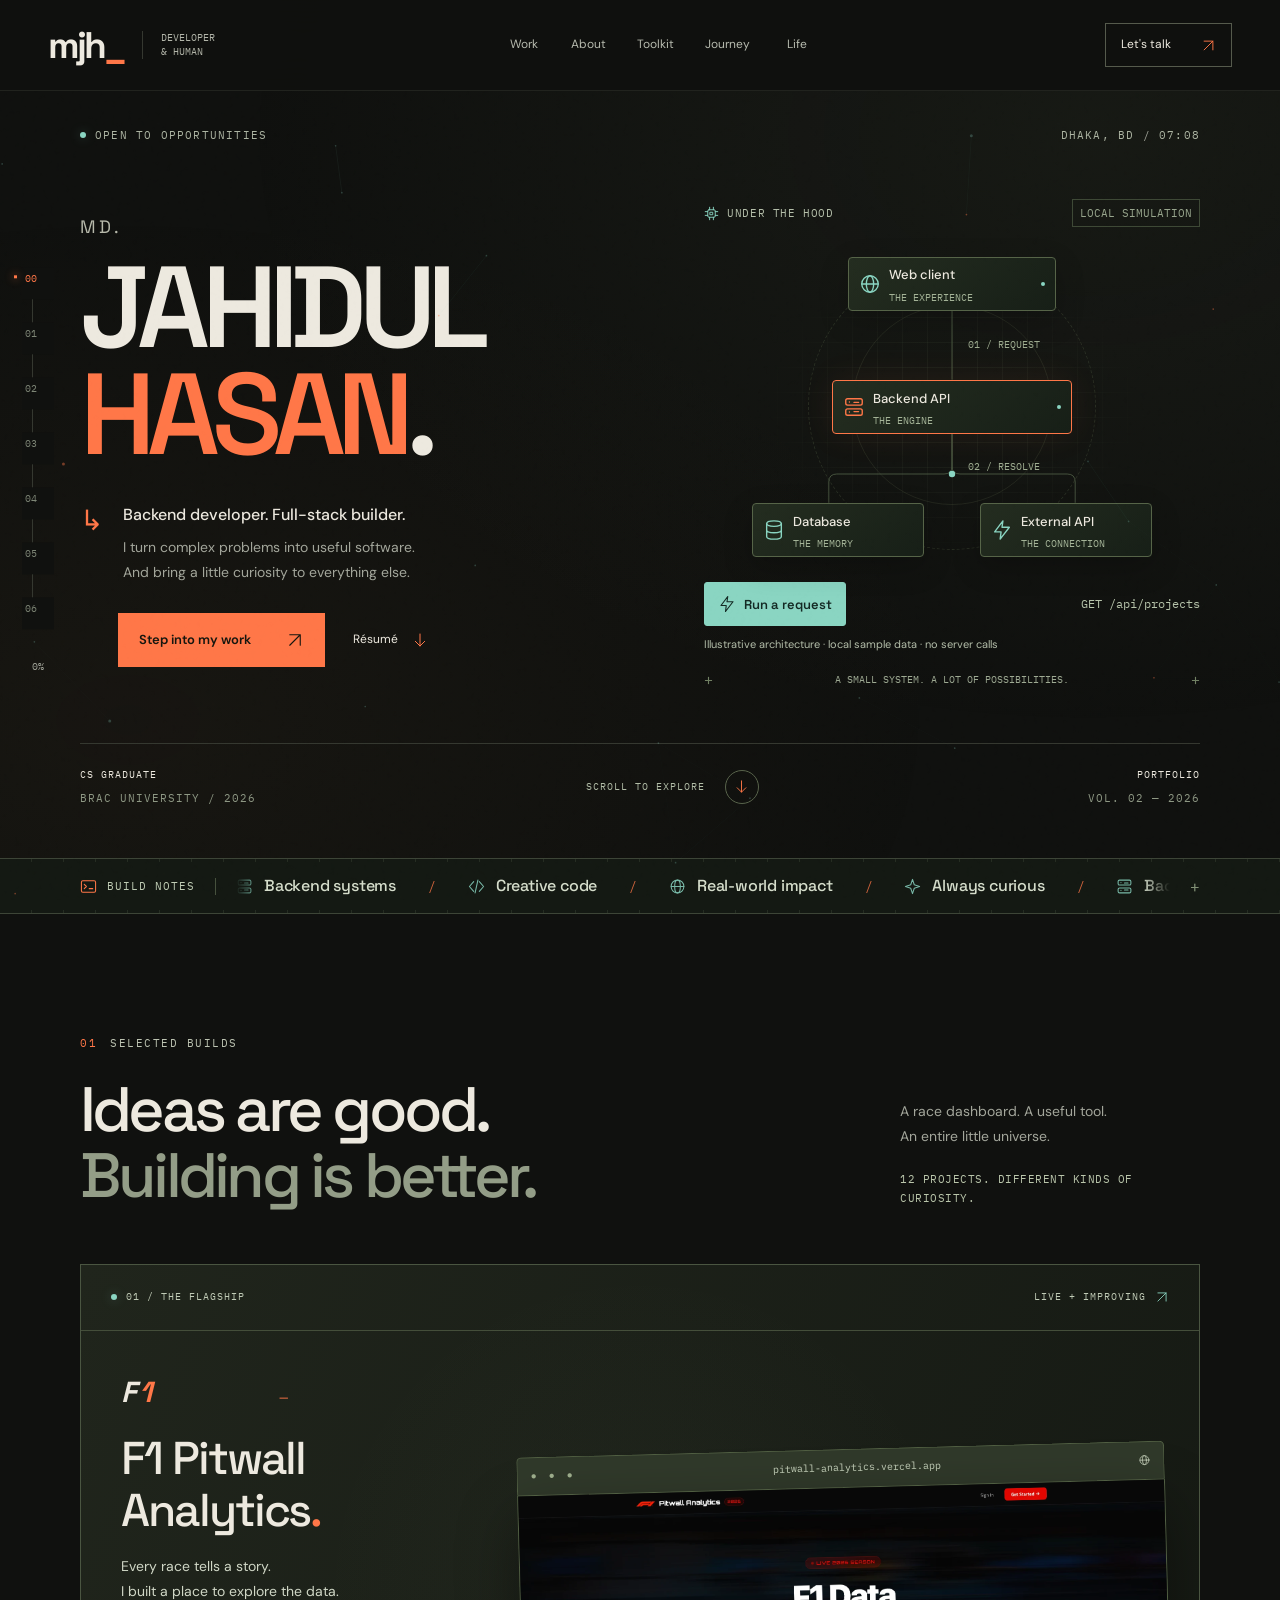
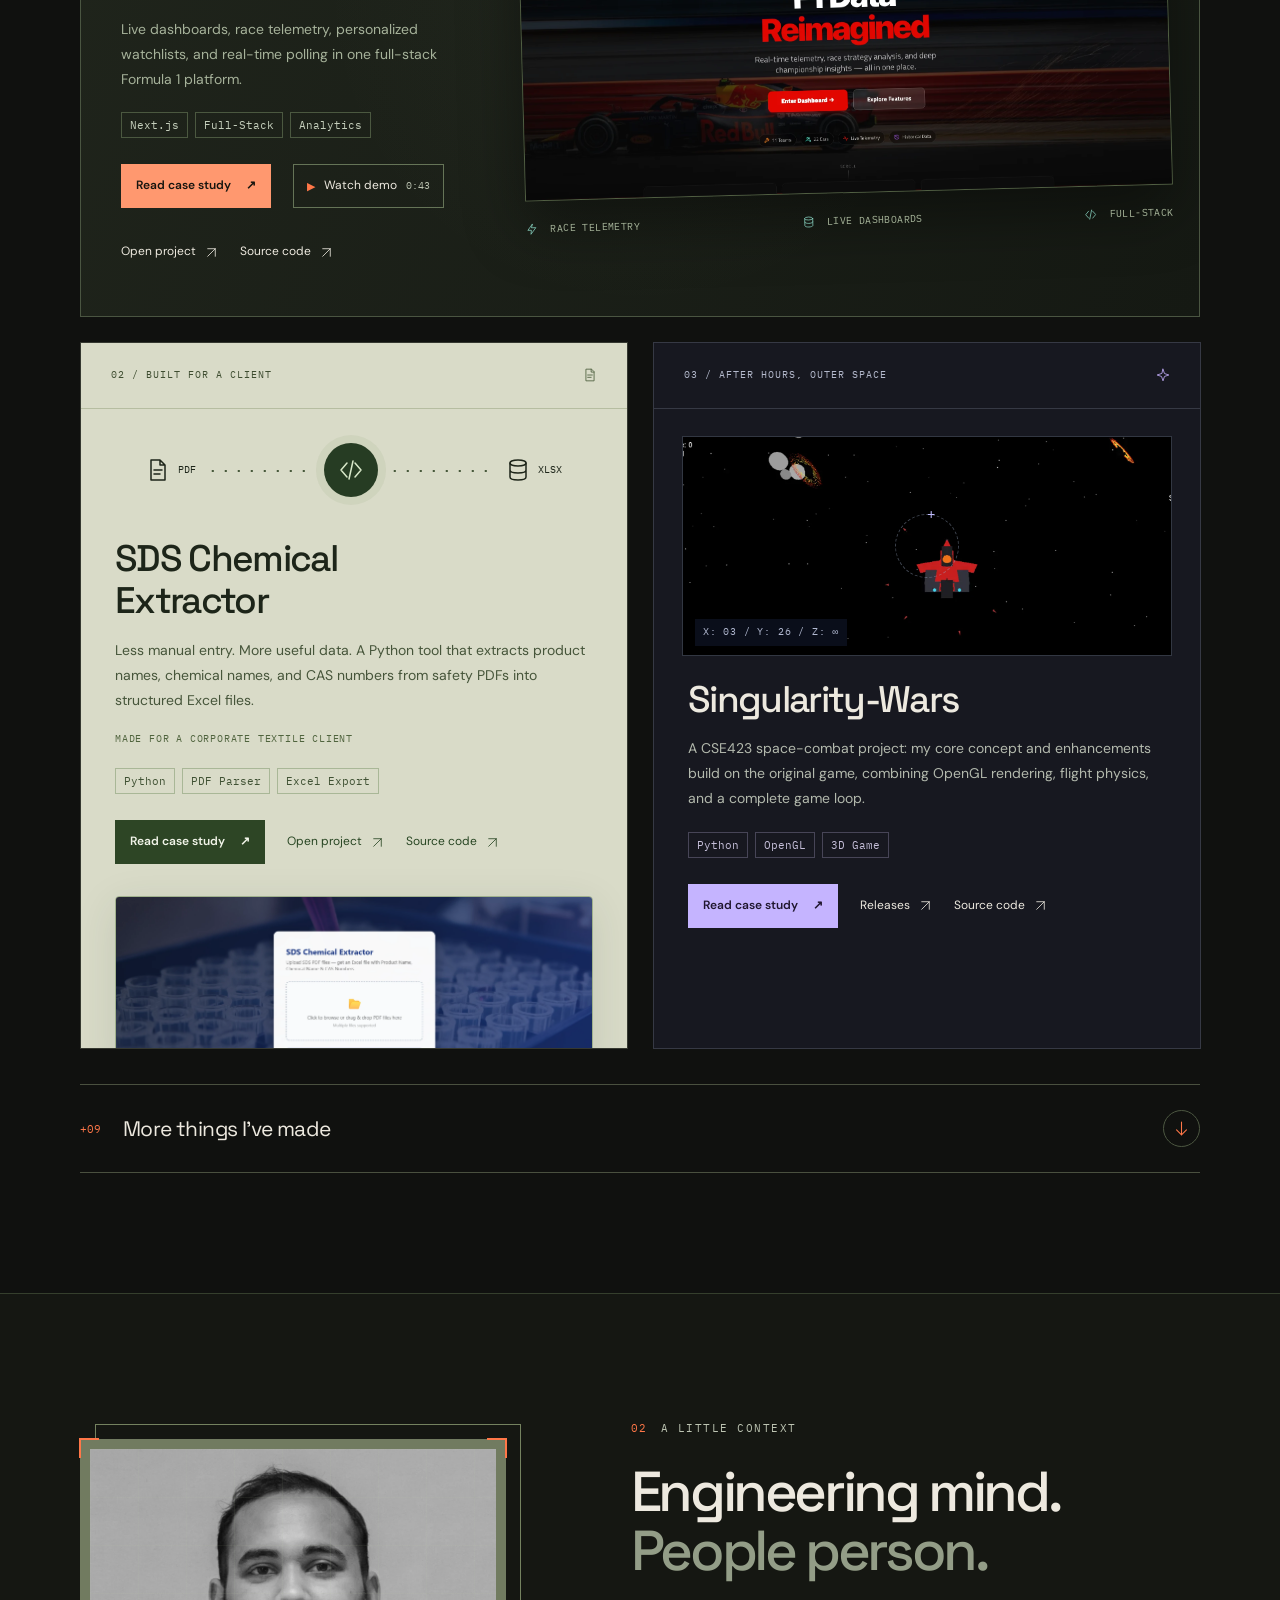
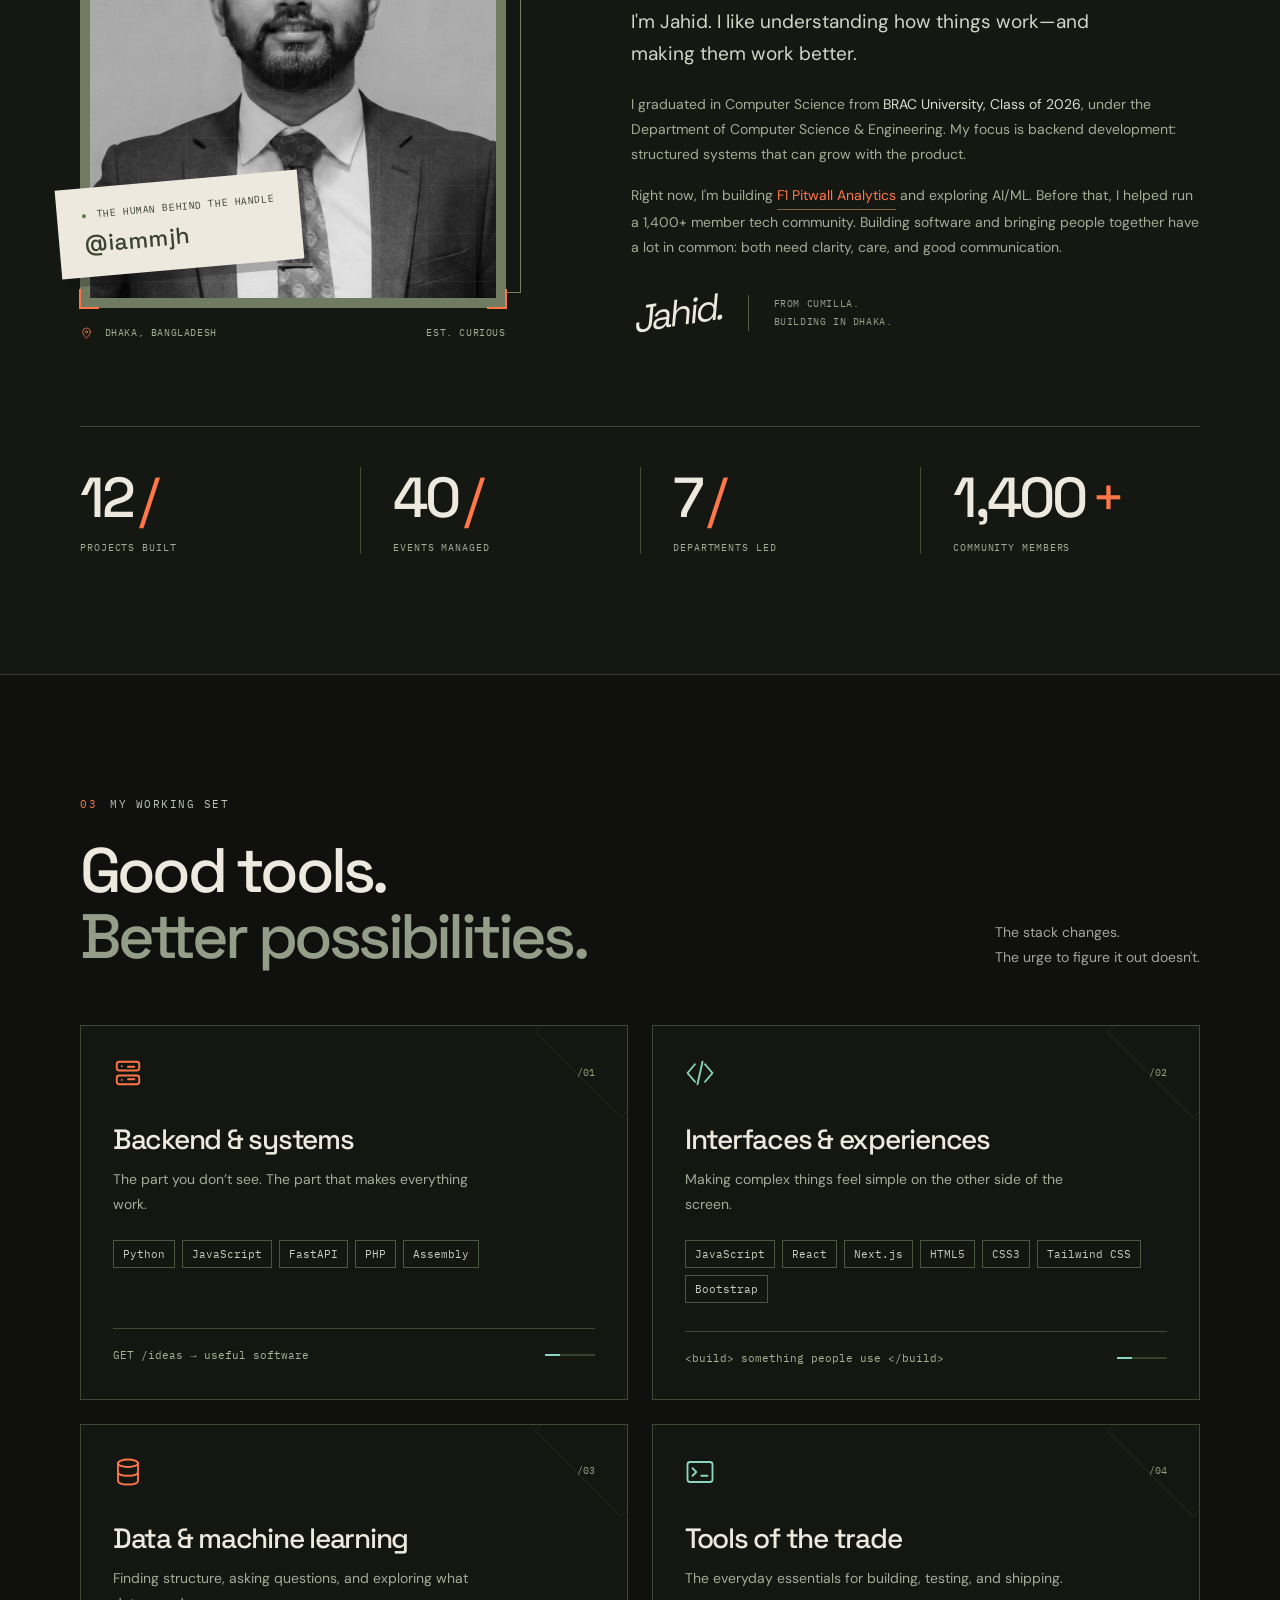
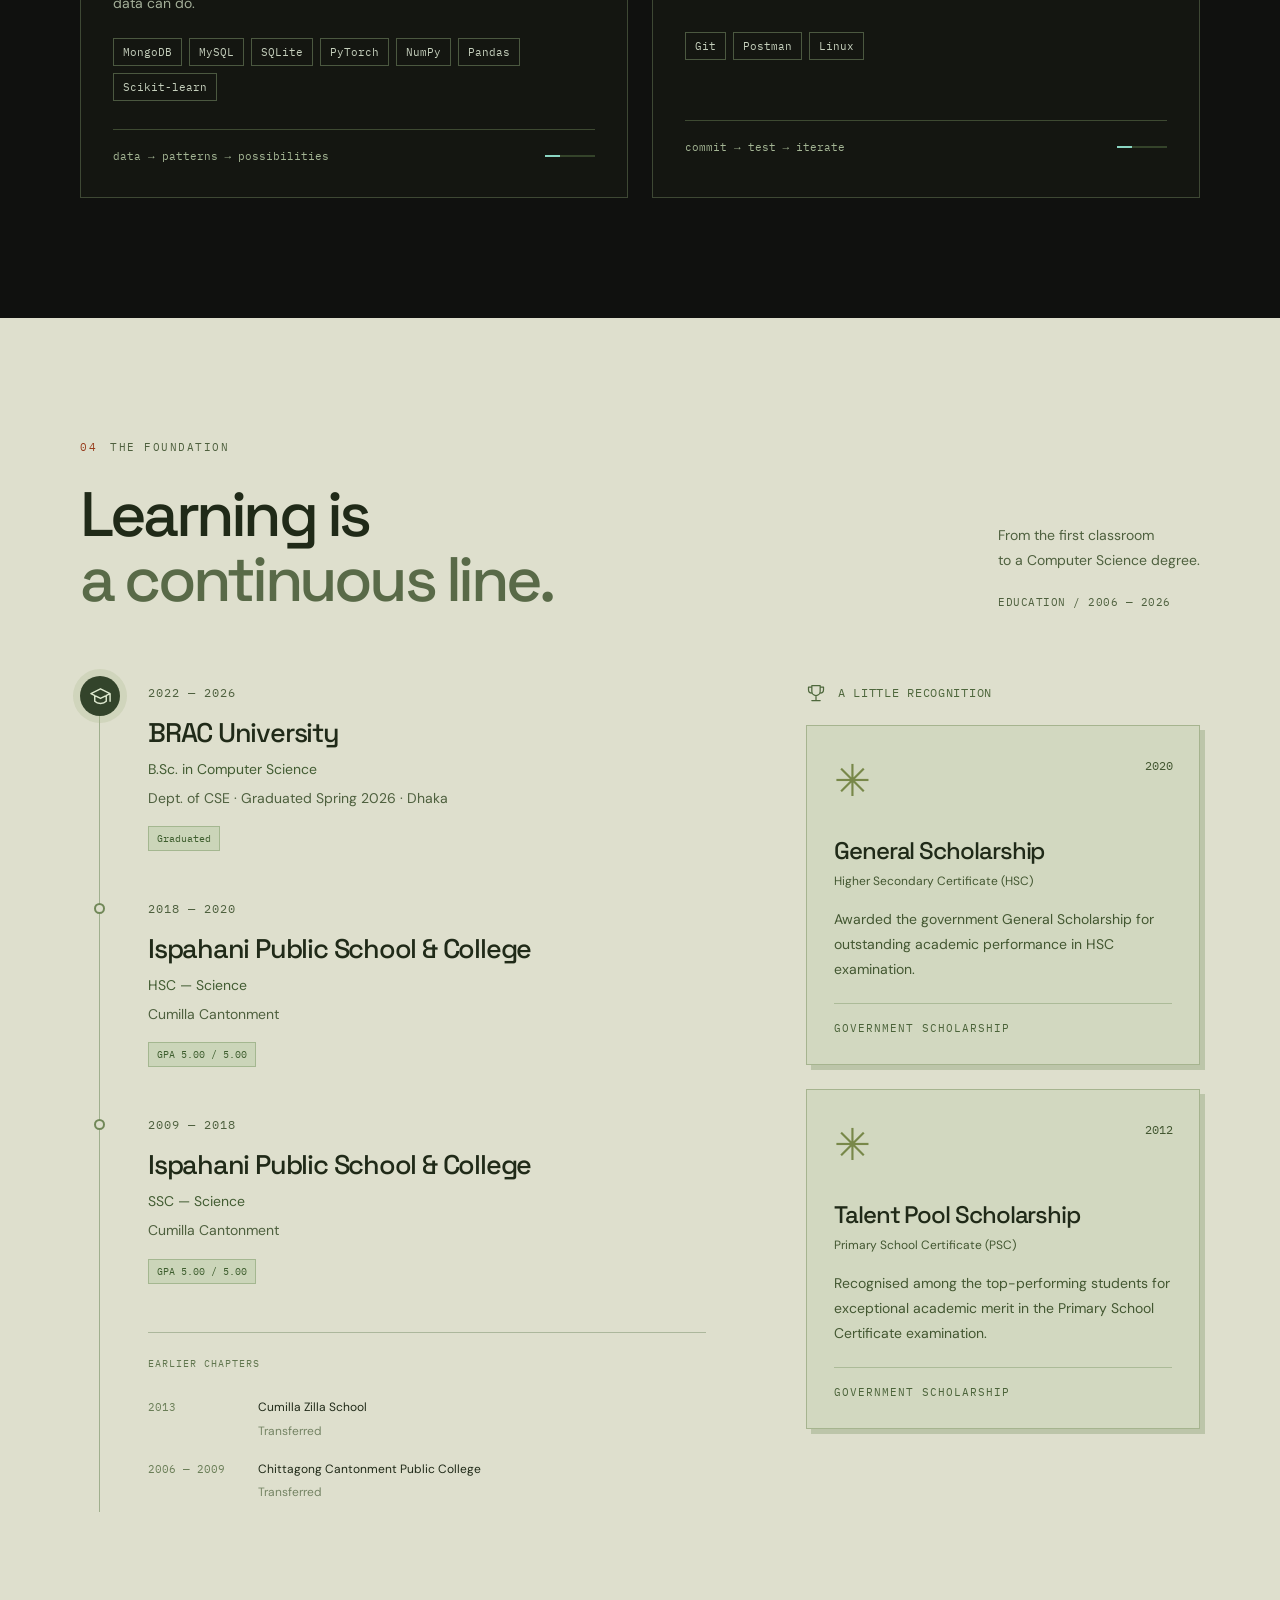
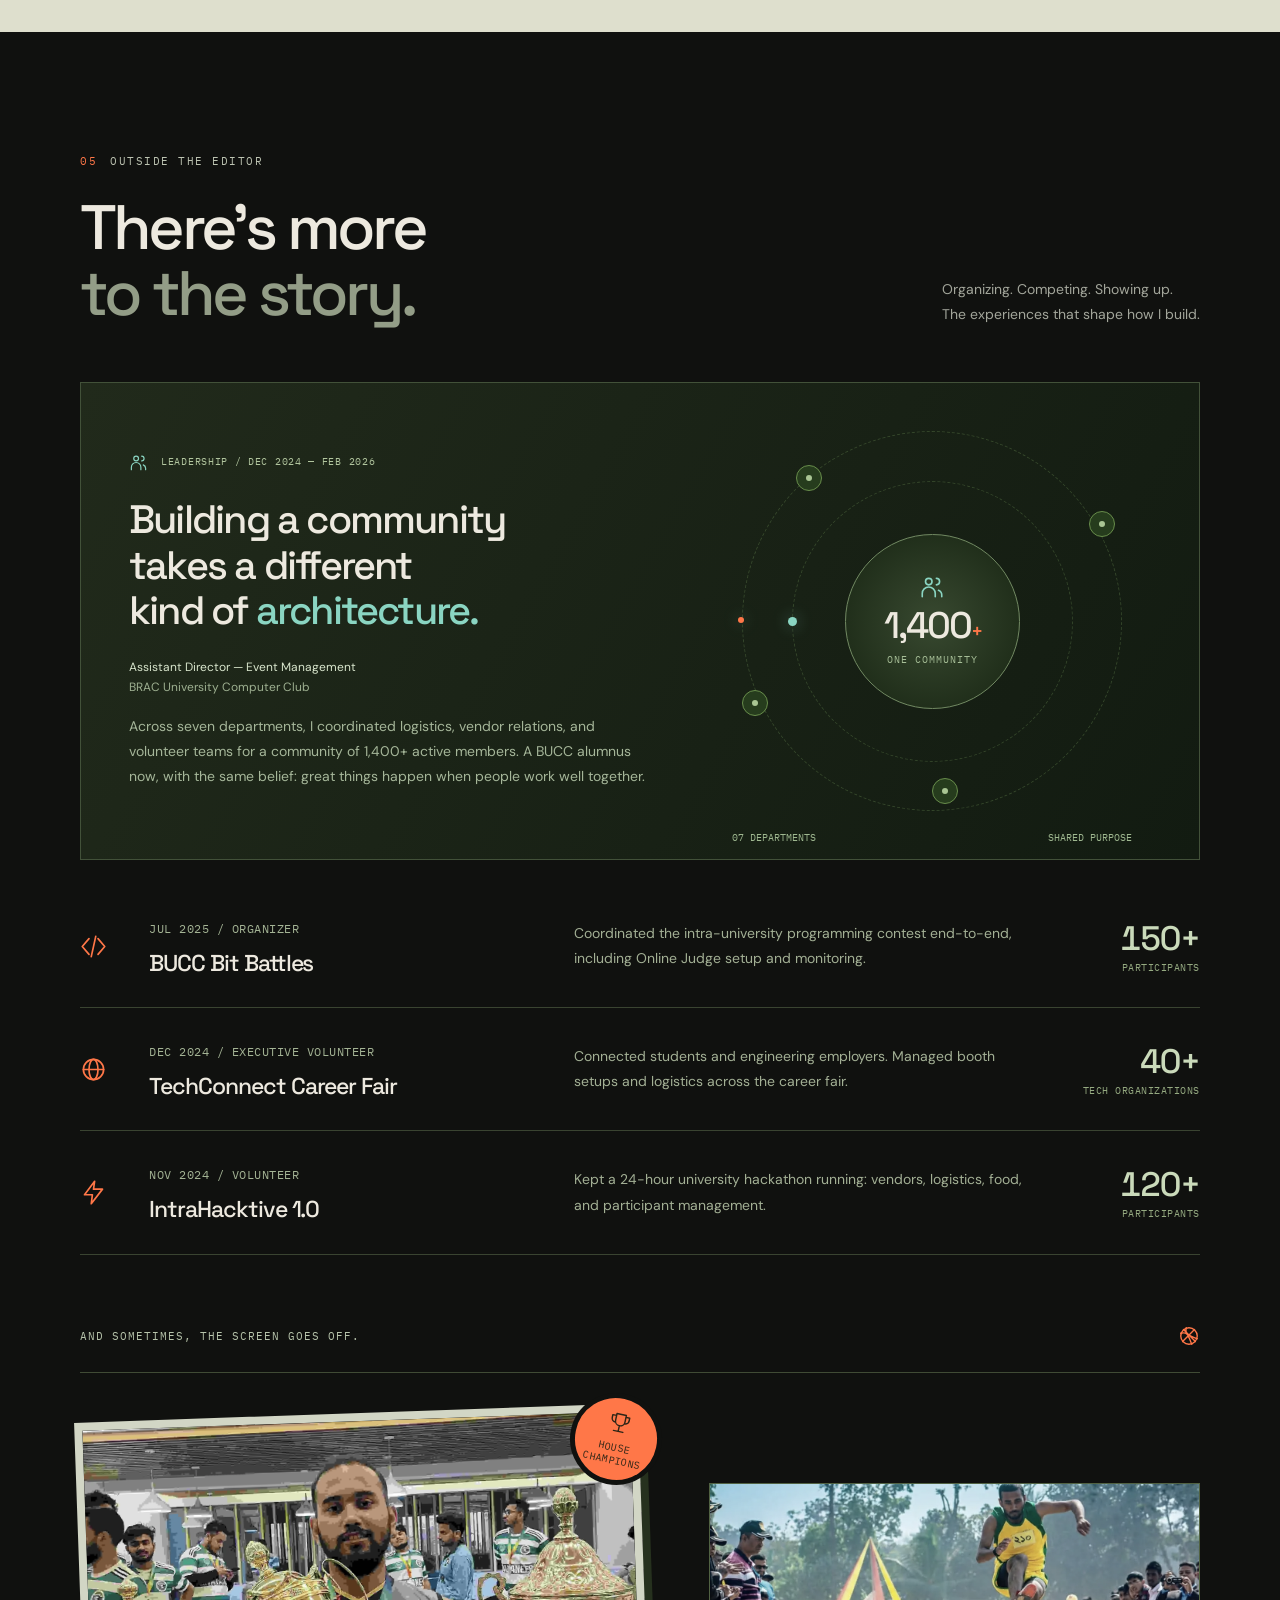
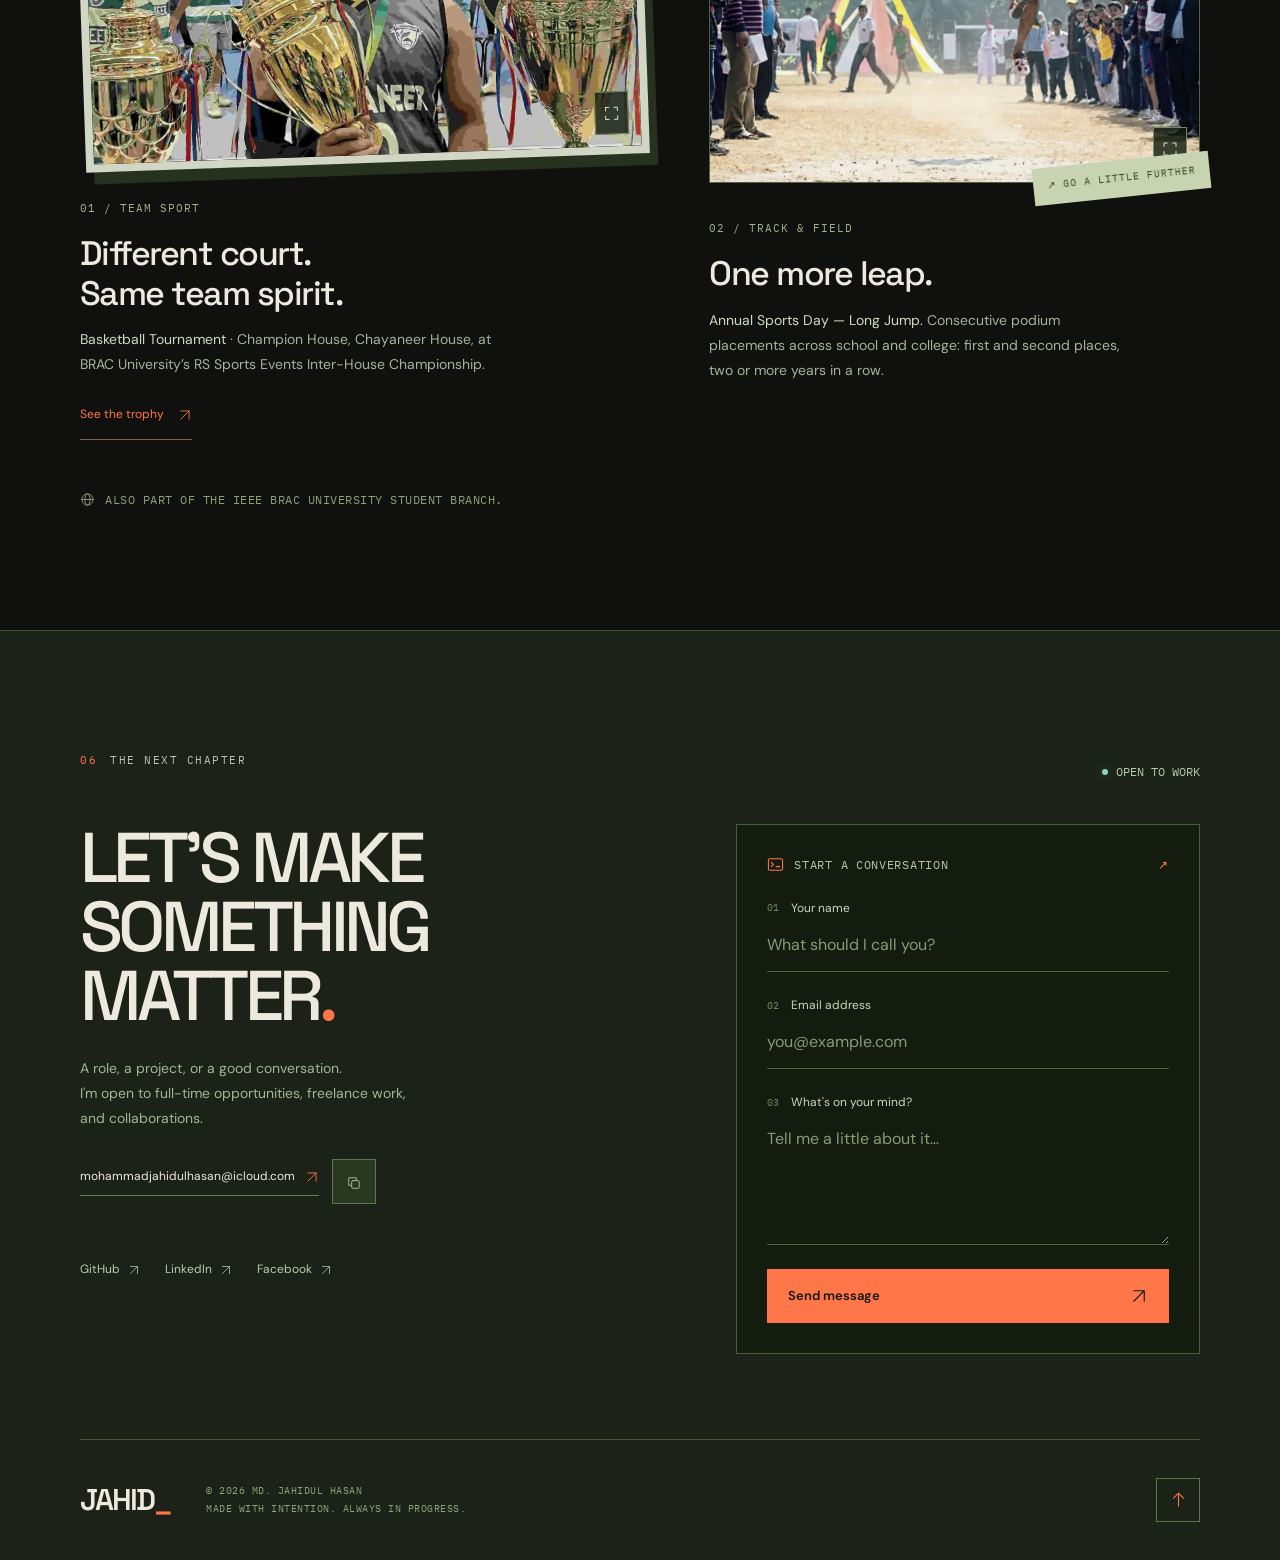
==== commit d5430dd6: "Add F1 Pitwall Analytics demo video to assets" ====
--- a/index.html
+++ b/index.html
@@ -31,7 +31,7 @@
   <link rel="manifest" href="/favicon_io/site.webmanifest?v=mjh-1">
   <link rel="preload" href="assets/fonts/space-grotesk-latin.woff2" as="font" type="font/woff2" crossorigin>
   <link rel="preload" href="assets/fonts/dm-sans-latin.woff2" as="font" type="font/woff2" crossorigin>
-  <link rel="stylesheet" href="style.css?v=4"><script src="script.js?v=4" defer></script><script src="register-sw.js?v=4" defer></script>
+  <link rel="stylesheet" href="style.css?v=5"><script src="script.js?v=4" defer></script><script src="register-sw.js?v=4" defer></script>
   <link rel="stylesheet" href="cursor.css?v=1"><script src="cursor.js?v=1" defer></script>
 </head>
 <body>
@@ -119,7 +119,7 @@
   <div class="section-head reveal"><div><p class="eyebrow"><span>01</span> SELECTED BUILDS</p><h2 id="projects">Ideas are good.<br> <em>Building is better.</em></h2></div><p class="section-aside">A race dashboard. A useful tool.<br> An entire little universe.<br> <span class="mono">12 PROJECTS. DIFFERENT KINDS OF CURIOSITY.</span></p></div>
 <article class="flagship tilt-card reveal" data-scroll-scene="project" data-project-record>
   <div class="project-eyebrow mono"><span><i class="status-dot"></i> 01 / THE FLAGSHIP</span><span>LIVE + IMPROVING <svg class="icon " width="24" height="24" aria-hidden="true"><use href="#i-arrow"></use></svg></span></div>
-  <div class="flagship-layout"><div class="flagship-copy"><div class="project-monogram">F<span>1</span><svg viewBox="0 0 190 35" aria-hidden="true"><path d="M0 30H24L32 14 40 26 55 3 67 30H93L101 19 108 28H136L151 6 161 30H190"/></svg></div><h3>F1 Pitwall<br> Analytics<span class="accent">.</span></h3><p>Every race tells a story.<br> I built a place to explore the data.</p><p class="project-description">Live dashboards, race telemetry, personalized watchlists, and real-time polling in one full-stack Formula 1 platform.</p><div class="tags"><span>Next.js</span><span>Full-Stack</span><span>Analytics</span></div><div class="project-links"><a class="case-study-link" aria-label="Read F1 Pitwall Analytics case study" href="projects/f1-analytics.html">Read case study <span aria-hidden="true">↗</span></a><a href="https://pitwall-analytics.vercel.app/" target="_blank" rel="noopener noreferrer">Open project<svg class="icon " width="24" height="24" aria-hidden="true"><use href="#i-arrow"></use></svg></a><a href="https://github.com/iammjh/f1-analytics" target="_blank" rel="noopener noreferrer">Source code<svg class="icon " width="24" height="24" aria-hidden="true"><use href="#i-arrow"></use></svg></a></div></div><div class="flagship-image"><div class="browser-chrome mono"><span>● ● ●</span><span>pitwall-analytics.vercel.app</span><svg class="icon " width="24" height="24" aria-hidden="true"><use href="#i-globe"></use></svg></div><img src="assets/f1-pitwall-analytics.webp" alt="F1 Pitwall Analytics website" loading="lazy" width="1913" height="902" decoding="async"><div class="feature-ticker mono"><span><svg class="icon " width="24" height="24" aria-hidden="true"><use href="#i-bolt"></use></svg> RACE TELEMETRY</span><span><svg class="icon " width="24" height="24" aria-hidden="true"><use href="#i-database"></use></svg> LIVE DASHBOARDS</span><span><svg class="icon " width="24" height="24" aria-hidden="true"><use href="#i-code"></use></svg> FULL-STACK</span></div></div></div>
+  <div class="flagship-layout"><div class="flagship-copy"><div class="project-monogram">F<span>1</span><svg viewBox="0 0 190 35" aria-hidden="true"><path d="M0 30H24L32 14 40 26 55 3 67 30H93L101 19 108 28H136L151 6 161 30H190"/></svg></div><h3>F1 Pitwall<br> Analytics<span class="accent">.</span></h3><p>Every race tells a story.<br> I built a place to explore the data.</p><p class="project-description">Live dashboards, race telemetry, personalized watchlists, and real-time polling in one full-stack Formula 1 platform.</p><div class="tags"><span>Next.js</span><span>Full-Stack</span><span>Analytics</span></div><div class="project-links"><a class="case-study-link" aria-label="Read F1 Pitwall Analytics case study" href="projects/f1-analytics.html">Read case study <span aria-hidden="true">↗</span></a><a class="project-demo-link" href="projects/f1-analytics.html#project-demo" aria-label="Watch the 43-second F1 Pitwall Analytics demo"><span aria-hidden="true">▶</span> Watch demo <span class="mono">0:43</span></a><a href="https://pitwall-analytics.vercel.app/" target="_blank" rel="noopener noreferrer">Open project<svg class="icon " width="24" height="24" aria-hidden="true"><use href="#i-arrow"></use></svg></a><a href="https://github.com/iammjh/f1-analytics" target="_blank" rel="noopener noreferrer">Source code<svg class="icon " width="24" height="24" aria-hidden="true"><use href="#i-arrow"></use></svg></a></div></div><div class="flagship-image"><div class="browser-chrome mono"><span>● ● ●</span><span>pitwall-analytics.vercel.app</span><svg class="icon " width="24" height="24" aria-hidden="true"><use href="#i-globe"></use></svg></div><img src="assets/f1-pitwall-analytics.webp" alt="F1 Pitwall Analytics website" loading="lazy" width="1913" height="902" decoding="async"><div class="feature-ticker mono"><span><svg class="icon " width="24" height="24" aria-hidden="true"><use href="#i-bolt"></use></svg> RACE TELEMETRY</span><span><svg class="icon " width="24" height="24" aria-hidden="true"><use href="#i-database"></use></svg> LIVE DASHBOARDS</span><span><svg class="icon " width="24" height="24" aria-hidden="true"><use href="#i-code"></use></svg> FULL-STACK</span></div></div></div>
 </article>
 <div class="selected-pair">
   <article class="project-tile project-tool reveal tilt-card" data-project-record><div class="project-eyebrow mono"><span>02 / BUILT FOR A CLIENT</span><svg class="icon " width="24" height="24" aria-hidden="true"><use href="#i-file"></use></svg></div><div class="tool-pipeline" aria-hidden="true"><span><svg class="icon " width="24" height="24" aria-hidden="true"><use href="#i-file"></use></svg> PDF</span><b class="pipeline-dots">········</b><span class="pipeline-core"><svg class="icon " width="24" height="24" aria-hidden="true"><use href="#i-code"></use></svg></span><b class="pipeline-dots">········</b><span><svg class="icon " width="24" height="24" aria-hidden="true"><use href="#i-database"></use></svg> XLSX</span></div><div class="tile-copy"><h3>SDS Chemical<br> Extractor</h3><p>Less manual entry. More useful data. A Python tool that extracts product names, chemical names, and CAS numbers from safety PDFs into structured Excel files.</p><p class="project-context mono">MADE FOR A CORPORATE TEXTILE CLIENT</p><div class="tags"><span>Python</span><span>PDF Parser</span><span>Excel Export</span></div><div class="project-links"><a class="case-study-link" aria-label="Read SDS Chemical Extractor case study" href="projects/sds-extractor.html">Read case study <span aria-hidden="true">↗</span></a><a href="https://sds-chemical-extractor.onrender.com/" target="_blank" rel="noopener noreferrer">Open project<svg class="icon " width="24" height="24" aria-hidden="true"><use href="#i-arrow"></use></svg></a><a href="https://github.com/iammjh/sds_chemical_extractor" target="_blank" rel="noopener noreferrer">Source code<svg class="icon " width="24" height="24" aria-hidden="true"><use href="#i-arrow"></use></svg></a></div></div><img class="tile-preview" src="assets/sds-chemical-extractor.webp" alt="SDS Chemical Extractor interface" loading="lazy" width="1917" height="863" decoding="async"></article>
--- a/style.css
+++ b/style.css
@@ -128,3 +128,5 @@
   html:not(.js-enabled) #site-nav{position:static;order:3;display:flex;flex:1 0 100%;flex-direction:row;flex-wrap:wrap;justify-content:space-between;gap:4px 12px;padding:10px 0 0;background:transparent;border-bottom:0;backdrop-filter:none}
   html:not(.js-enabled) #site-nav a{font-size:14px;padding:8px 0}
 }
+
+.project-links a.project-demo-link{min-height:44px;padding:10px 13px;border:1px solid #657457;font-size:12px;color:#ede9df;gap:9px}.project-links a.project-demo-link>span:first-child{color:var(--accent);font-size:11px}.project-demo-link .mono{font-size:10px;color:#bdc4b2}.project-links a.project-demo-link:hover{border-color:var(--accent);color:var(--accent)}
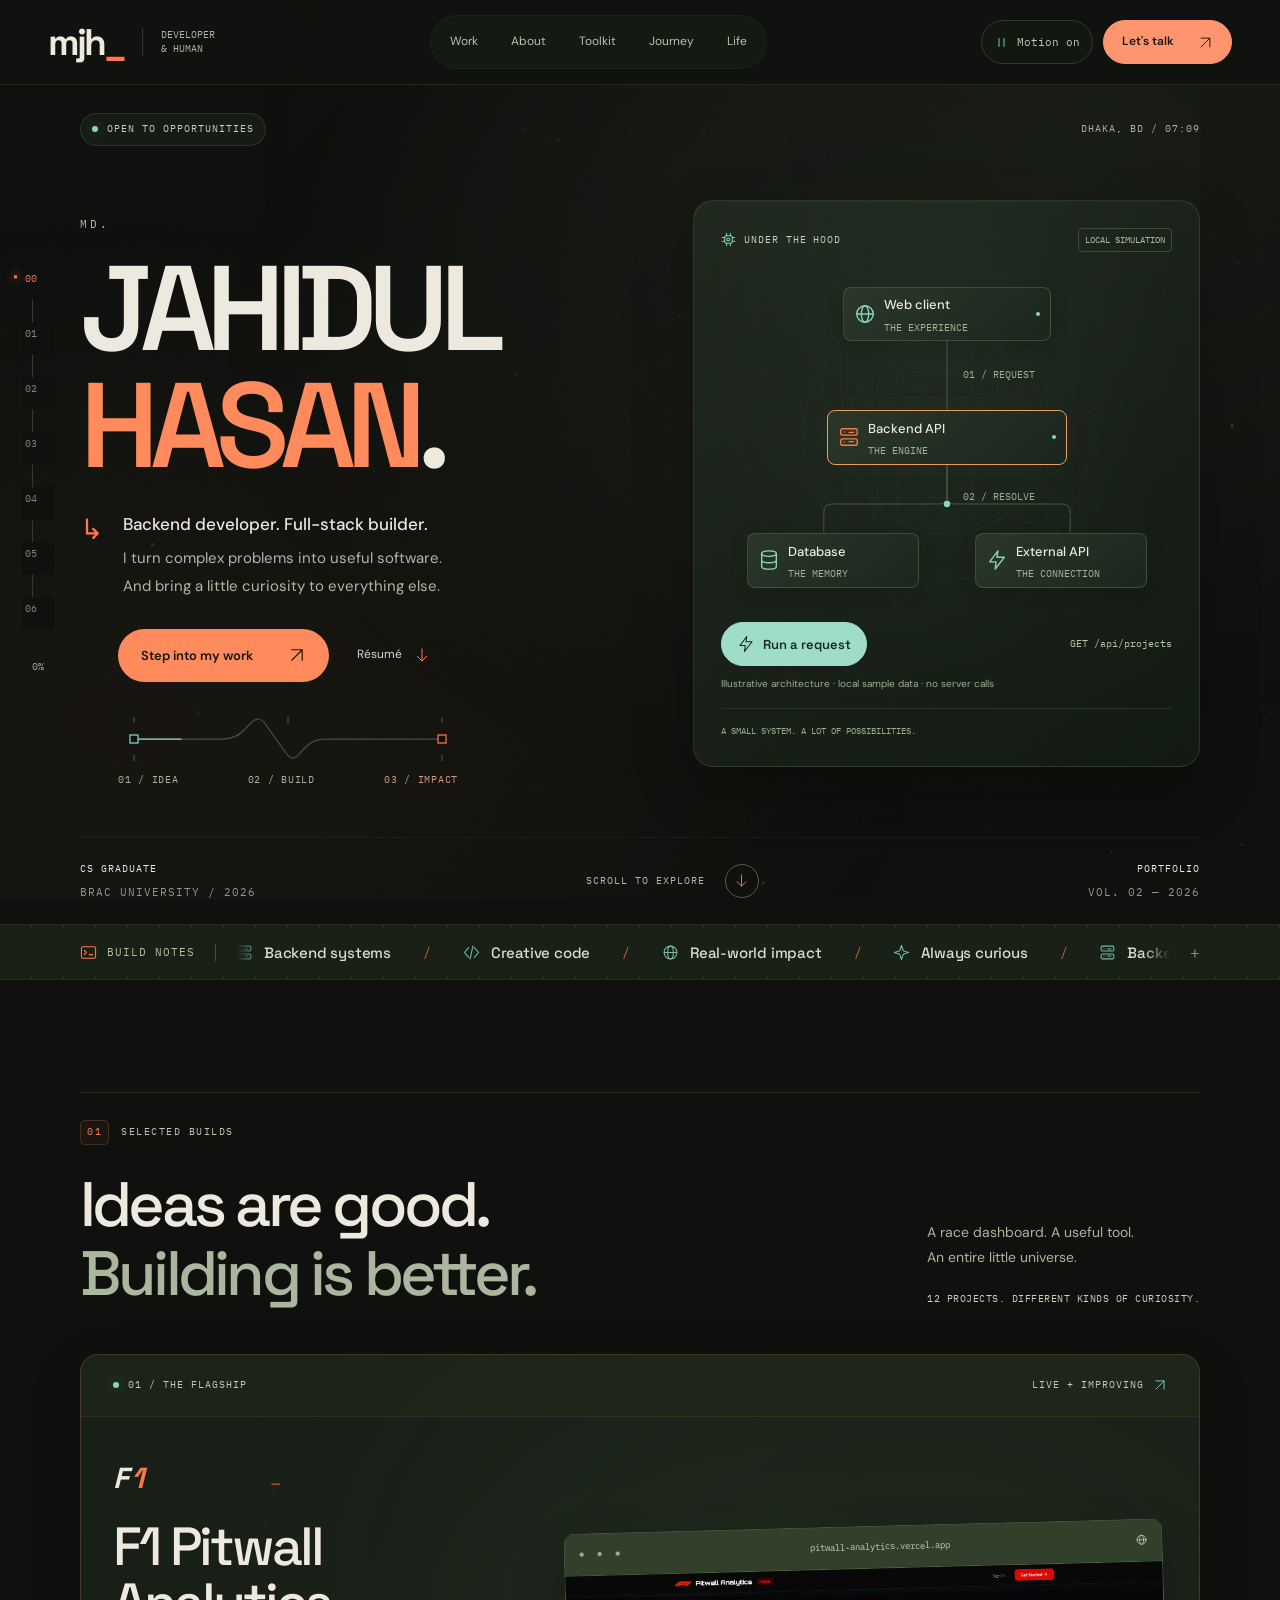
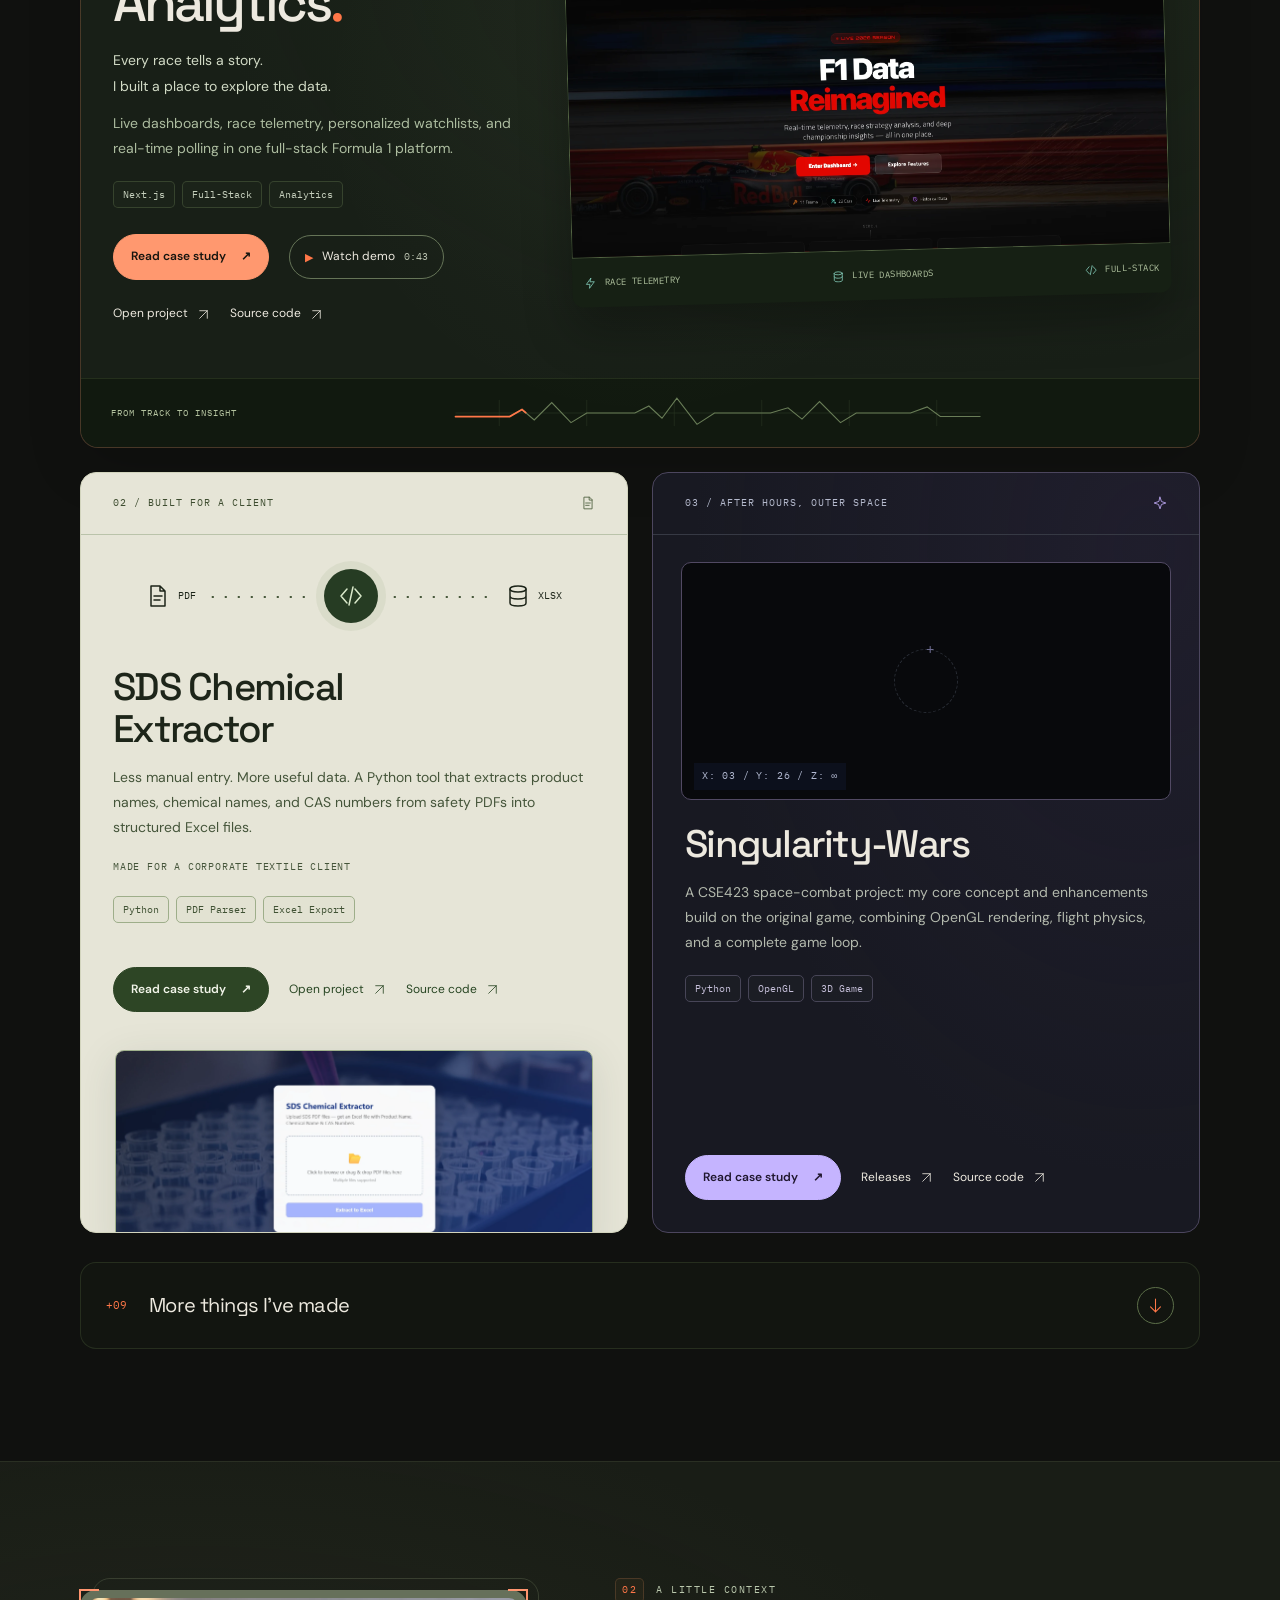
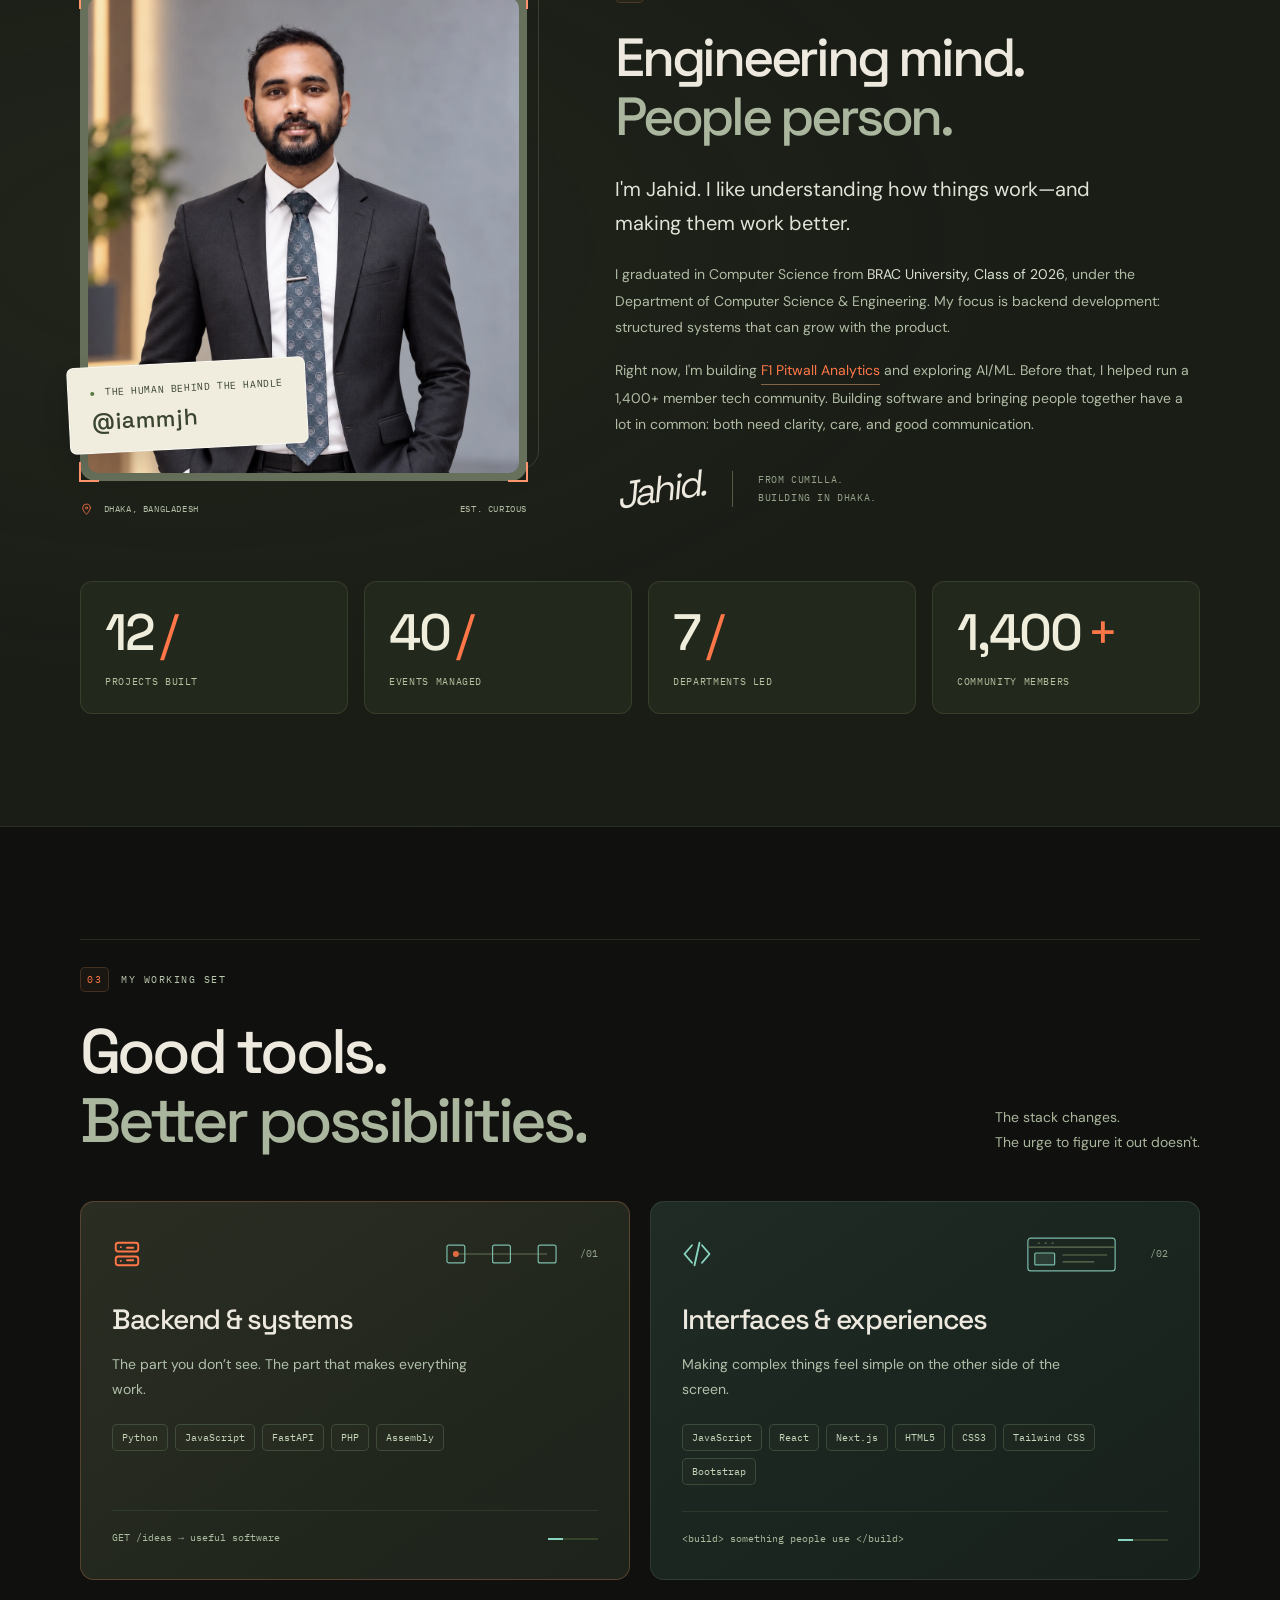
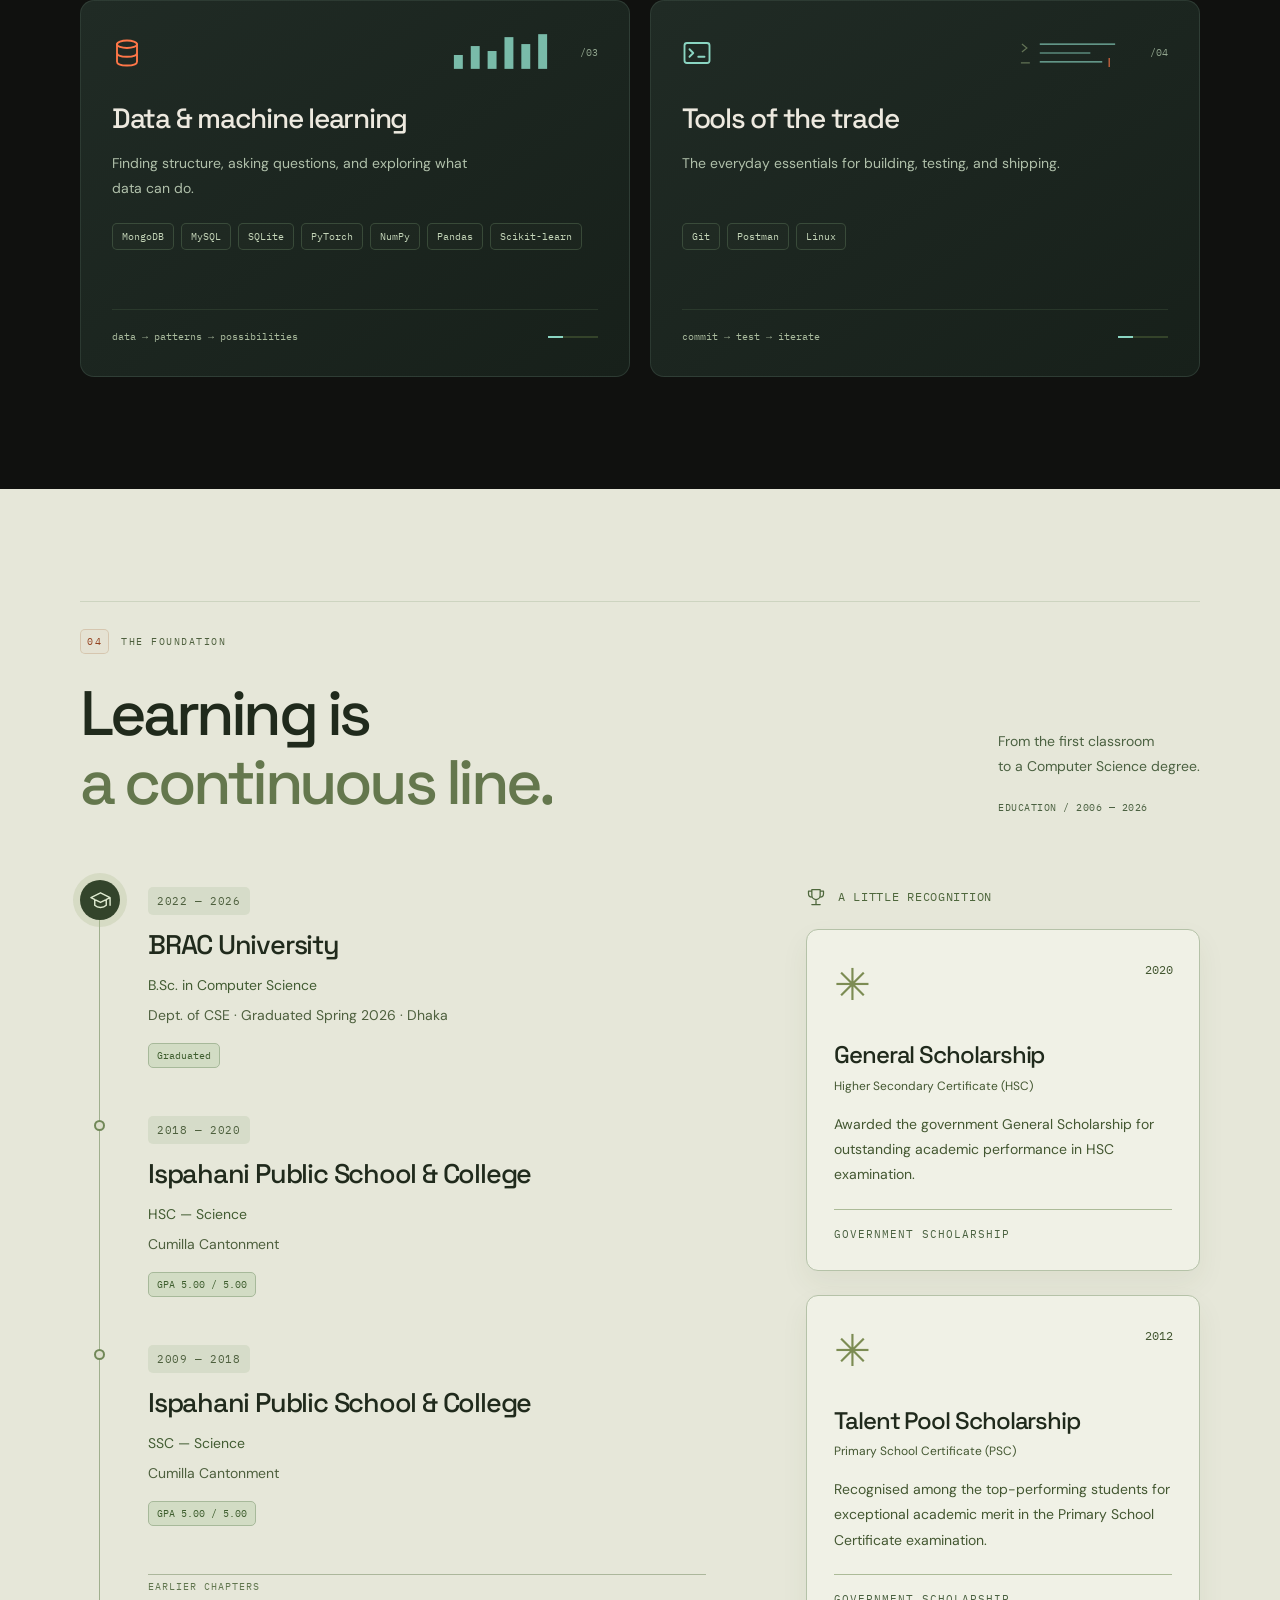
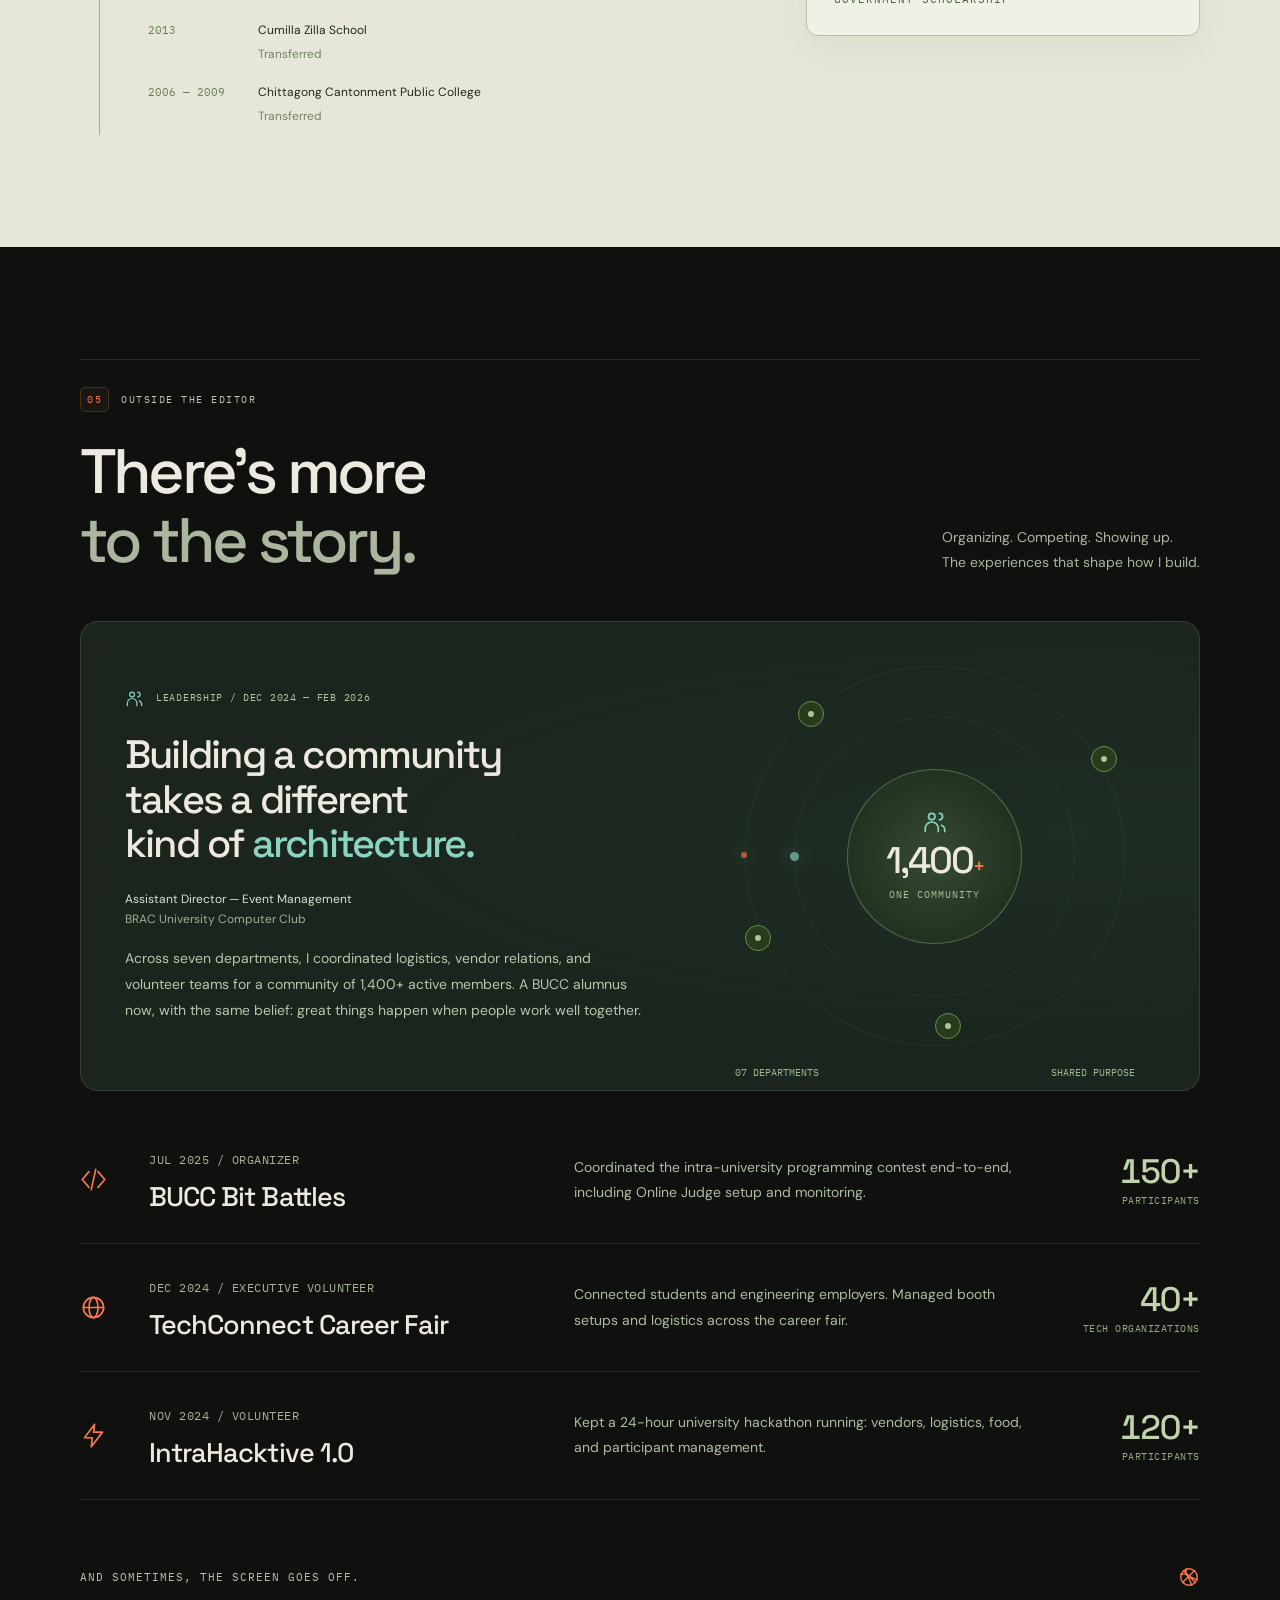
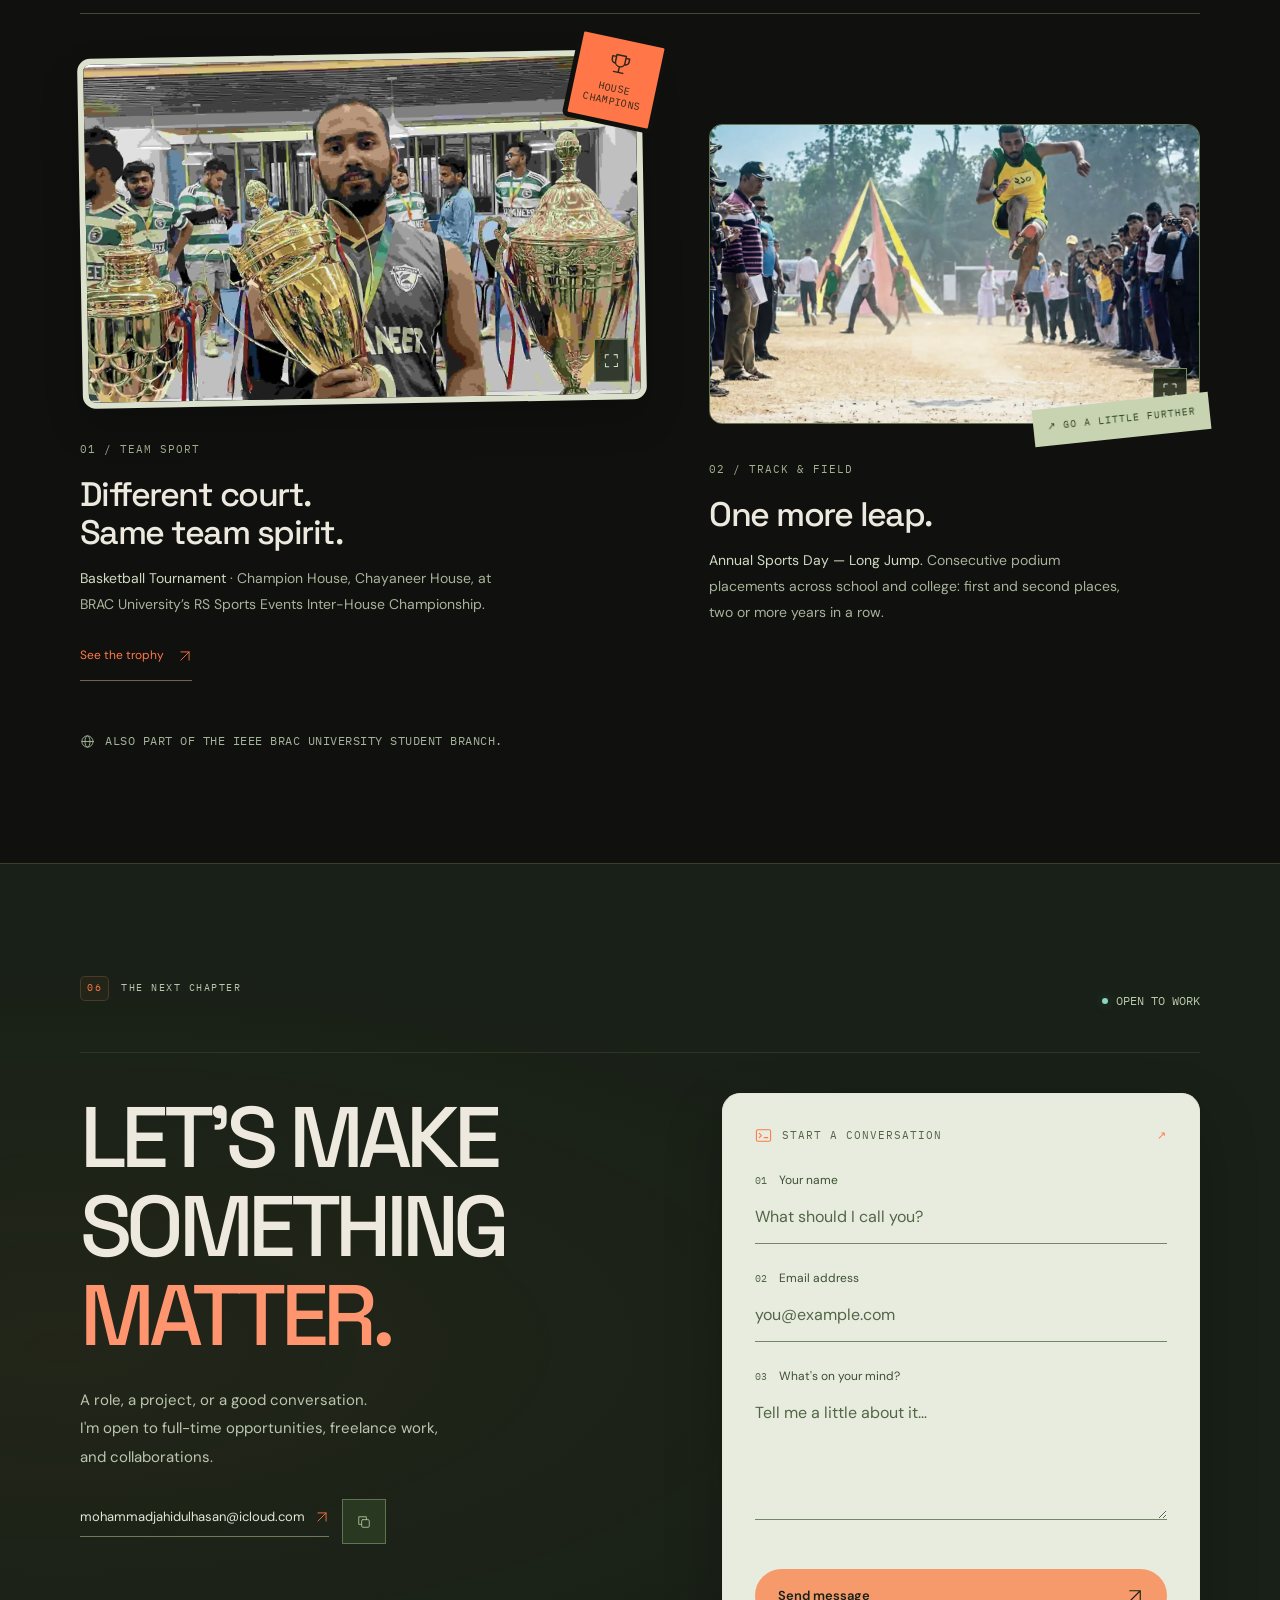
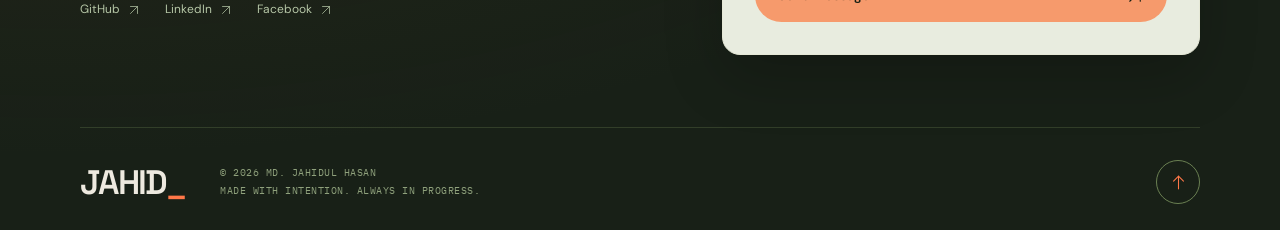
==== commit 668fe52b: "Add design.css for enhanced visual styling and layout adjustments" ====
--- a/index.html
+++ b/index.html
@@ -11,17 +11,18 @@
   <meta property="og:title" content="Md. Jahidul Hasan — Developer. Builder. Human.">
   <meta property="og:description" content="Backend systems, full-stack projects, and the people and experiences behind the code. Based in Dhaka, Bangladesh.">
   <meta property="og:url" content="https://iammjh.github.io/">
-  <meta property="og:image" content="https://iammjh.github.io/assets/social-card.png">
+  <meta property="og:image" content="https://iammjh.github.io/assets/social-card.png?v=2">
+  <meta property="og:image:type" content="image/png">
   <meta property="og:image:width" content="1200">
   <meta property="og:image:height" content="630">
-  <meta property="og:image:alt" content="Md. Jahidul Hasan — Backend developer. Full-stack builder. Dhaka, Bangladesh.">
+  <meta property="og:image:alt" content="Portrait of Md. Jahidul Hasan, backend developer and full-stack builder based in Dhaka, Bangladesh.">
   <meta name="twitter:card" content="summary_large_image">
   <meta name="twitter:title" content="Md. Jahidul Hasan — Developer. Builder. Human.">
   <meta name="twitter:description" content="Backend systems, full-stack projects, and the people and experiences behind the code.">
-  <meta name="twitter:image" content="https://iammjh.github.io/assets/social-card.png">
-  <meta name="twitter:image:alt" content="Md. Jahidul Hasan — Backend developer. Full-stack builder. Dhaka, Bangladesh.">
+  <meta name="twitter:image" content="https://iammjh.github.io/assets/social-card.png?v=2">
+  <meta name="twitter:image:alt" content="Portrait of Md. Jahidul Hasan, backend developer and full-stack builder based in Dhaka, Bangladesh.">
   <script type="application/ld+json">
-  {"@context":"https://schema.org","@type":"Person","@id":"https://iammjh.github.io/#person","name":"Md. Jahidul Hasan","url":"https://iammjh.github.io/","image":"https://iammjh.github.io/assets/jahid1.webp","jobTitle":"Backend developer and full-stack builder","alumniOf":{"@type":"CollegeOrUniversity","name":"BRAC University"},"homeLocation":{"@type":"Place","name":"Dhaka, Bangladesh"},"sameAs":["https://github.com/iammjh","https://www.linkedin.com/in/iammjh","https://www.facebook.com/iammjh.io"]}
+  {"@context":"https://schema.org","@type":"Person","@id":"https://iammjh.github.io/#person","name":"Md. Jahidul Hasan","url":"https://iammjh.github.io/","image":"https://iammjh.github.io/assets/Mohammad_Jahid.webp","jobTitle":"Backend developer and full-stack builder","alumniOf":{"@type":"CollegeOrUniversity","name":"BRAC University"},"homeLocation":{"@type":"Place","name":"Dhaka, Bangladesh"},"sameAs":["https://github.com/iammjh","https://www.linkedin.com/in/iammjh","https://www.facebook.com/iammjh.io"]}
   </script>
   <link rel="icon" href="/favicon_io/favicon.ico?v=mjh-1" sizes="any">
   <link rel="icon" type="image/png" sizes="16x16" href="/favicon_io/favicon-16x16.png?v=mjh-1">
@@ -31,8 +32,8 @@
   <link rel="manifest" href="/favicon_io/site.webmanifest?v=mjh-1">
   <link rel="preload" href="assets/fonts/space-grotesk-latin.woff2" as="font" type="font/woff2" crossorigin>
   <link rel="preload" href="assets/fonts/dm-sans-latin.woff2" as="font" type="font/woff2" crossorigin>
-  <link rel="stylesheet" href="style.css?v=5"><script src="script.js?v=4" defer></script><script src="register-sw.js?v=4" defer></script>
-  <link rel="stylesheet" href="cursor.css?v=1"><script src="cursor.js?v=1" defer></script>
+  <link rel="stylesheet" href="style.css?v=6"><link rel="stylesheet" href="design.css?v=1"><script src="script.js?v=6" defer></script><script src="register-sw.js?v=4" defer></script>
+  <link rel="stylesheet" href="cursor.css?v=3"><script src="cursor.js?v=2" defer></script>
 </head>
 <body>
 <svg class="icon-definitions" xmlns="http://www.w3.org/2000/svg" aria-hidden="true"><symbol id="i-arrow" viewBox="0 0 24 24" fill="none" stroke="currentColor" stroke-width="1.5" stroke-linecap="round" stroke-linejoin="round"><path d="M5 19 19 5M5 5h14v14"/></symbol><symbol id="i-down" viewBox="0 0 24 24" fill="none" stroke="currentColor" stroke-width="1.5" stroke-linecap="round" stroke-linejoin="round"><path d="M12 3v18m-7-7 7 7 7-7"/></symbol><symbol id="i-code" viewBox="0 0 24 24" fill="none" stroke="currentColor" stroke-width="1.5" stroke-linecap="round" stroke-linejoin="round"><path d="m8 5-6 7 6 7m8-14 6 7-6 7M14 3l-4 18"/></symbol><symbol id="i-server" viewBox="0 0 24 24" fill="none" stroke="currentColor" stroke-width="1.5" stroke-linecap="round" stroke-linejoin="round"><rect x="3" y="3" width="18" height="7" rx="2"/><rect x="3" y="14" width="18" height="7" rx="2"/><path d="M7 6.5h.01M7 17.5h.01M12 7h5m-5 10h5"/></symbol><symbol id="i-database" viewBox="0 0 24 24" fill="none" stroke="currentColor" stroke-width="1.5" stroke-linecap="round" stroke-linejoin="round"><ellipse cx="12" cy="5" rx="8" ry="3"/><path d="M4 5v14c0 4 16 4 16 0V5M4 12c0 4 16 4 16 0"/></symbol><symbol id="i-globe" viewBox="0 0 24 24" fill="none" stroke="currentColor" stroke-width="1.5" stroke-linecap="round" stroke-linejoin="round"><circle cx="12" cy="12" r="9"/><ellipse cx="12" cy="12" rx="4" ry="9"/><path d="M3 12h18"/></symbol><symbol id="i-terminal" viewBox="0 0 24 24" fill="none" stroke="currentColor" stroke-width="1.5" stroke-linecap="round" stroke-linejoin="round"><rect x="2" y="4" width="20" height="16" rx="2"/><path d="m6 9 3 3-3 3m7 0h5"/></symbol><symbol id="i-bolt" viewBox="0 0 24 24" fill="none" stroke="currentColor" stroke-width="1.5" stroke-linecap="round" stroke-linejoin="round"><path d="m13 2-9 12h7l-1 8 10-13h-8z"/></symbol><symbol id="i-git" viewBox="0 0 24 24" fill="none" stroke="currentColor" stroke-width="1.5" stroke-linecap="round" stroke-linejoin="round"><path d="M7 5v10a4 4 0 0 0 8 0V9"/><circle cx="7" cy="4" r="2"/><circle cx="15" cy="7" r="2"/><circle cx="7" cy="17" r="2"/></symbol><symbol id="i-mail" viewBox="0 0 24 24" fill="none" stroke="currentColor" stroke-width="1.5" stroke-linecap="round" stroke-linejoin="round"><rect x="3" y="5" width="18" height="14" rx="2"/><path d="m3 6 9 7 9-7"/></symbol><symbol id="i-users" viewBox="0 0 24 24" fill="none" stroke="currentColor" stroke-width="1.5" stroke-linecap="round" stroke-linejoin="round"><circle cx="9" cy="7" r="3"/><path d="M3 21v-3a6 6 0 0 1 12 0v3M16 4a3 3 0 0 1 0 6m2 5a5 5 0 0 1 3 5v1"/></symbol><symbol id="i-trophy" viewBox="0 0 24 24" fill="none" stroke="currentColor" stroke-width="1.5" stroke-linecap="round" stroke-linejoin="round"><path d="M7 3h10v7a5 5 0 0 1-10 0zM7 5H3v3a4 4 0 0 0 4 4m10-7h4v3a4 4 0 0 1-4 4M12 15v6m-5 0h10"/></symbol><symbol id="i-degree" viewBox="0 0 24 24" fill="none" stroke="currentColor" stroke-width="1.5" stroke-linecap="round" stroke-linejoin="round"><path d="m2 9 10-5 10 5-10 5zM6 11v6c3 3 9 3 12 0v-6m4-2v8"/></symbol><symbol id="i-expand" viewBox="0 0 24 24" fill="none" stroke="currentColor" stroke-width="1.5" stroke-linecap="round" stroke-linejoin="round"><path d="M8 3H3v5m13-5h5v5M3 16v5h5m13-5v5h-5"/></symbol><symbol id="i-chip" viewBox="0 0 24 24" fill="none" stroke="currentColor" stroke-width="1.5" stroke-linecap="round" stroke-linejoin="round"><rect x="6" y="6" width="12" height="12" rx="2"/><path d="M9 2v4m6-4v4M9 18v4m6-4v4M2 9h4m-4 6h4m12-6h4m-4 6h4"/><rect x="10" y="10" width="4" height="4"/></symbol><symbol id="i-file" viewBox="0 0 24 24" fill="none" stroke="currentColor" stroke-width="1.5" stroke-linecap="round" stroke-linejoin="round"><path d="M14 2H5v20h14V7zM14 2v5h5M8 12h8m-8 4h6"/></symbol><symbol id="i-ball" viewBox="0 0 24 24" fill="none" stroke="currentColor" stroke-width="1.5" stroke-linecap="round" stroke-linejoin="round"><circle cx="12" cy="12" r="9"/><path d="m6 5 13 13M5 18 18 5M3 9c8-2 8 3 12 12M9 3c-2 8 3 8 12 12"/></symbol><symbol id="i-pin" viewBox="0 0 24 24" fill="none" stroke="currentColor" stroke-width="1.5" stroke-linecap="round" stroke-linejoin="round"><path d="M19 9c0 5-7 12-7 12S5 14 5 9a7 7 0 0 1 14 0z"/><circle cx="12" cy="9" r="2"/></symbol><symbol id="i-copy" viewBox="0 0 24 24" fill="none" stroke="currentColor" stroke-width="1.5" stroke-linecap="round" stroke-linejoin="round"><rect x="8" y="8" width="13" height="13" rx="2"/><path d="M16 8V3H3v13h5"/></symbol><symbol id="i-menu" viewBox="0 0 24 24" fill="none" stroke="currentColor" stroke-width="1.5" stroke-linecap="round" stroke-linejoin="round"><path d="M3 7h18M3 12h18M3 17h18"/></symbol><symbol id="i-close" viewBox="0 0 24 24" fill="none" stroke="currentColor" stroke-width="1.5" stroke-linecap="round" stroke-linejoin="round"><path d="m5 5 14 14M5 19 19 5"/></symbol><symbol id="i-spark" viewBox="0 0 24 24" fill="none" stroke="currentColor" stroke-width="1.5" stroke-linecap="round" stroke-linejoin="round"><path d="m12 2 2.5 7.5L22 12l-7.5 2.5L12 22l-2.5-7.5L2 12l7.5-2.5z"/></symbol></svg>
@@ -43,6 +44,7 @@
   <a class="brand" href="#home" aria-label="Md. Jahidul Hasan — home"><span class="brand-mark">mjh<span>_</span></span><span class="brand-note">DEVELOPER<br> & HUMAN</span></a>
   <nav id="site-nav" aria-label="Main navigation"><a href="#work" data-chapter-link>Work</a><a href="#about" data-chapter-link>About</a><a href="#capabilities" data-chapter-link>Toolkit</a><a href="#journey" data-chapter-link>Journey</a><a href="#life" data-chapter-link>Life</a></nav>
   <div class="header-actions">
+  <button id="motion-toggle" class="motion-toggle" type="button" aria-label="Pause animations" aria-pressed="false" title="Pause animations" hidden><svg class="icon motion-pause-icon" viewBox="0 0 24 24" fill="none" stroke="currentColor" stroke-width="1.5" aria-hidden="true"><path d="M8 5v14M16 5v14"/></svg><svg class="icon motion-play-icon" viewBox="0 0 24 24" fill="none" stroke="currentColor" stroke-width="1.5" aria-hidden="true"><path d="m8 5 11 7-11 7z"/></svg><span data-motion-label>Motion on</span></button>
   <a class="header-contact" href="#contact">Let's talk <svg class="icon " width="24" height="24" aria-hidden="true"><use href="#i-arrow"></use></svg></a>
 
   <button id="menu-toggle" type="button" aria-expanded="false" aria-controls="site-nav" aria-label="Toggle navigation"><svg class="icon " width="24" height="24" aria-hidden="true"><use href="#i-menu"></use></svg></button>
@@ -54,9 +56,13 @@
   <div class="hero-topline mono"><span><i class="status-dot"></i> OPEN TO OPPORTUNITIES</span><span>DHAKA, BD <span class="muted">/</span> <time id="local-time">UTC +06:00</time></span></div>
   <div class="hero-grid">
     <div class="hero-identity">
-      <h1 aria-label="Md. Jahidul Hasan"><span class="name-prefix">Md.</span> <span class="name-line">JAHIDUL</span> <span class="name-line surname">HASAN<span class="name-period">.</span></span></h1>
+      <h1 aria-label="Md. Jahidul Hasan"><span class="name-prefix">Md.</span> <span class="name-line"><span class="name-word">JAHIDUL</span></span> <span class="name-line surname"><span class="name-word">HASAN<span class="name-period">.</span></span></span></h1>
       <div class="hero-description"><span class="intro-bracket" aria-hidden="true">↳</span><div><p class="role-line">Backend developer. Full-stack builder.</p><p>I turn complex problems into useful software.<br> And bring a little curiosity to everything else.</p></div></div>
       <div class="hero-actions"><a href="#work" class="button button-orange magnetic">Step into my work <svg class="icon " width="24" height="24" aria-hidden="true"><use href="#i-arrow"></use></svg></a><a href="assets/md_jahidul_hasan_resume.pdf" download class="resume-link">Résumé <svg class="icon " width="24" height="24" aria-hidden="true"><use href="#i-down"></use></svg></a></div>
+      <div class="hero-signal" aria-hidden="true">
+        <svg viewBox="0 0 340 54" fill="none"><path class="signal-track" d="M16 27H104Q118 27 126 18L134 10Q141 3 148 13L168 41Q175 51 182 41L190 33Q196 27 208 27H324" pathLength="100"/><path class="signal-flow" d="M16 27H104Q118 27 126 18L134 10Q141 3 148 13L168 41Q175 51 182 41L190 33Q196 27 208 27H324" pathLength="100"/><rect class="signal-node" x="12" y="23" width="8" height="8"/><rect class="signal-node signal-destination" x="320" y="23" width="8" height="8"/><path class="signal-tick" d="M16 5V11M16 43V49M170 5V11M324 5V11M324 43V49"/></svg>
+        <div class="mono"><span>01 / IDEA</span><span>02 / BUILD</span><span>03 / IMPACT</span></div>
+      </div>
     </div>
     <div class="system-explorer reveal">
       <div class="system-heading mono"><span><svg class="icon " width="24" height="24" aria-hidden="true"><use href="#i-chip"></use></svg> UNDER THE HOOD</span><span class="system-demo">LOCAL SIMULATION</span></div>
@@ -116,10 +122,11 @@
   </div>
 </div>
 <section class="section container" id="work" data-chapter>
-  <div class="section-head reveal"><div><p class="eyebrow"><span>01</span> SELECTED BUILDS</p><h2 id="projects">Ideas are good.<br> <em>Building is better.</em></h2></div><p class="section-aside">A race dashboard. A useful tool.<br> An entire little universe.<br> <span class="mono">12 PROJECTS. DIFFERENT KINDS OF CURIOSITY.</span></p></div>
+  <div class="section-head reveal"><div><p class="eyebrow"><span>01</span> SELECTED BUILDS</p><h2 data-heading-reveal id="projects">Ideas are good.<br> <em>Building is better.</em></h2></div><p class="section-aside">A race dashboard. A useful tool.<br> An entire little universe.<br> <span class="mono">12 PROJECTS. DIFFERENT KINDS OF CURIOSITY.</span></p></div>
 <article class="flagship tilt-card reveal" data-scroll-scene="project" data-project-record>
   <div class="project-eyebrow mono"><span><i class="status-dot"></i> 01 / THE FLAGSHIP</span><span>LIVE + IMPROVING <svg class="icon " width="24" height="24" aria-hidden="true"><use href="#i-arrow"></use></svg></span></div>
   <div class="flagship-layout"><div class="flagship-copy"><div class="project-monogram">F<span>1</span><svg viewBox="0 0 190 35" aria-hidden="true"><path d="M0 30H24L32 14 40 26 55 3 67 30H93L101 19 108 28H136L151 6 161 30H190"/></svg></div><h3>F1 Pitwall<br> Analytics<span class="accent">.</span></h3><p>Every race tells a story.<br> I built a place to explore the data.</p><p class="project-description">Live dashboards, race telemetry, personalized watchlists, and real-time polling in one full-stack Formula 1 platform.</p><div class="tags"><span>Next.js</span><span>Full-Stack</span><span>Analytics</span></div><div class="project-links"><a class="case-study-link" aria-label="Read F1 Pitwall Analytics case study" href="projects/f1-analytics.html">Read case study <span aria-hidden="true">↗</span></a><a class="project-demo-link" href="projects/f1-analytics.html#project-demo" aria-label="Watch the 43-second F1 Pitwall Analytics demo"><span aria-hidden="true">▶</span> Watch demo <span class="mono">0:43</span></a><a href="https://pitwall-analytics.vercel.app/" target="_blank" rel="noopener noreferrer">Open project<svg class="icon " width="24" height="24" aria-hidden="true"><use href="#i-arrow"></use></svg></a><a href="https://github.com/iammjh/f1-analytics" target="_blank" rel="noopener noreferrer">Source code<svg class="icon " width="24" height="24" aria-hidden="true"><use href="#i-arrow"></use></svg></a></div></div><div class="flagship-image"><div class="browser-chrome mono"><span>● ● ●</span><span>pitwall-analytics.vercel.app</span><svg class="icon " width="24" height="24" aria-hidden="true"><use href="#i-globe"></use></svg></div><img src="assets/f1-pitwall-analytics.webp" alt="F1 Pitwall Analytics website" loading="lazy" width="1913" height="902" decoding="async"><div class="feature-ticker mono"><span><svg class="icon " width="24" height="24" aria-hidden="true"><use href="#i-bolt"></use></svg> RACE TELEMETRY</span><span><svg class="icon " width="24" height="24" aria-hidden="true"><use href="#i-database"></use></svg> LIVE DASHBOARDS</span><span><svg class="icon " width="24" height="24" aria-hidden="true"><use href="#i-code"></use></svg> FULL-STACK</span></div></div></div>
+  <div class="project-telemetry" aria-hidden="true"><span class="mono">FROM TRACK TO INSIGHT</span><svg viewBox="0 0 600 48" fill="none"><path class="telemetry-grid" d="M0 24H600M50 9V39M150 9V39M250 9V39M350 9V39M450 9V39M550 9V39"/><path class="telemetry-trace" d="M0 28H62L76 20L90 32L110 12L132 35L150 24H205L221 16L236 30L253 7L276 37L296 24H360L380 18L396 31L416 11L440 35L458 24H520L539 17L554 28H600" pathLength="100"/><path class="telemetry-flow" d="M0 28H62L76 20L90 32L110 12L132 35L150 24H205L221 16L236 30L253 7L276 37L296 24H360L380 18L396 31L416 11L440 35L458 24H520L539 17L554 28H600" pathLength="100"/></svg></div>
 </article>
 <div class="selected-pair">
   <article class="project-tile project-tool reveal tilt-card" data-project-record><div class="project-eyebrow mono"><span>02 / BUILT FOR A CLIENT</span><svg class="icon " width="24" height="24" aria-hidden="true"><use href="#i-file"></use></svg></div><div class="tool-pipeline" aria-hidden="true"><span><svg class="icon " width="24" height="24" aria-hidden="true"><use href="#i-file"></use></svg> PDF</span><b class="pipeline-dots">········</b><span class="pipeline-core"><svg class="icon " width="24" height="24" aria-hidden="true"><use href="#i-code"></use></svg></span><b class="pipeline-dots">········</b><span><svg class="icon " width="24" height="24" aria-hidden="true"><use href="#i-database"></use></svg> XLSX</span></div><div class="tile-copy"><h3>SDS Chemical<br> Extractor</h3><p>Less manual entry. More useful data. A Python tool that extracts product names, chemical names, and CAS numbers from safety PDFs into structured Excel files.</p><p class="project-context mono">MADE FOR A CORPORATE TEXTILE CLIENT</p><div class="tags"><span>Python</span><span>PDF Parser</span><span>Excel Export</span></div><div class="project-links"><a class="case-study-link" aria-label="Read SDS Chemical Extractor case study" href="projects/sds-extractor.html">Read case study <span aria-hidden="true">↗</span></a><a href="https://sds-chemical-extractor.onrender.com/" target="_blank" rel="noopener noreferrer">Open project<svg class="icon " width="24" height="24" aria-hidden="true"><use href="#i-arrow"></use></svg></a><a href="https://github.com/iammjh/sds_chemical_extractor" target="_blank" rel="noopener noreferrer">Source code<svg class="icon " width="24" height="24" aria-hidden="true"><use href="#i-arrow"></use></svg></a></div></div><img class="tile-preview" src="assets/sds-chemical-extractor.webp" alt="SDS Chemical Extractor interface" loading="lazy" width="1917" height="863" decoding="async"></article>
@@ -128,18 +135,18 @@
 <details class="project-archive reveal" id="project-archive"><summary><span><span class="mono archive-index">+09</span> More things I've made</span><span class="archive-expand"><svg class="icon " width="24" height="24" aria-hidden="true"><use href="#i-down"></use></svg></span></summary><div class="archive-content"><div class="archive-toolbar"><div class="project-filters" role="group" aria-label="Filter other projects"><button type="button" data-project-filter="all" aria-pressed="true">All builds</button><button type="button" data-project-filter="web" aria-pressed="false">Web</button><button type="button" data-project-filter="tools" aria-pressed="false">Tools</button><button type="button" data-project-filter="experiments" aria-pressed="false">Experiments</button></div><span class="mono" id="project-count" role="status">9 projects</span></div><div class="archive-list">
 <article class="archive-row" data-project data-project-record data-category="web"><img src="assets/tripbloom.webp" alt="TripBloom preview" loading="lazy" width="1919" height="889" decoding="async"><div class="archive-title"><h3>TripBloom</h3><p>Travel planning web app with interactive UI, smart destination routing, and a clean UX built entirely with vanilla JavaScript.</p><div class="tags"><span>JavaScript</span><span>HTML/CSS</span><span>Web</span></div></div><div class="project-links"><a href="https://github.com/iammjh/TripBloom" target="_blank" rel="noopener noreferrer">Source code<svg class="icon " width="24" height="24" aria-hidden="true"><use href="#i-arrow"></use></svg></a><a href="https://tripbloom.vercel.app/" target="_blank" rel="noopener noreferrer">Open project<svg class="icon " width="24" height="24" aria-hidden="true"><use href="#i-arrow"></use></svg></a></div></article><article class="archive-row" data-project data-project-record data-category="web experiments"><img src="assets/cars.webp" alt="Cars preview" loading="lazy" width="1919" height="871" decoding="async"><div class="archive-title"><h3>Cars</h3><p>Interactive car visualizations and smooth WebGL animations — dynamic lighting, responsive renders, and immersive motion design.</p><div class="tags"><span>JavaScript</span><span>WebGL</span><span>Animation</span></div></div><div class="project-links"><a href="https://iammjh.github.io/cars/" target="_blank" rel="noopener noreferrer">Open project<svg class="icon " width="24" height="24" aria-hidden="true"><use href="#i-arrow"></use></svg></a><a href="https://github.com/iammjh/cars" target="_blank" rel="noopener noreferrer">Source code<svg class="icon " width="24" height="24" aria-hidden="true"><use href="#i-arrow"></use></svg></a></div></article><article class="archive-row" data-project data-project-record data-category="web experiments"><img src="assets/3d-particles.webp" alt="3D Particles preview" loading="lazy" width="2752" height="1536" decoding="async"><div class="archive-title"><h3>3D Particles</h3><p>Interactive 3D particle effects with real-time mouse interaction, depth simulation, and live WebGL rendering directly in the browser.</p><div class="tags"><span>JavaScript</span><span>WebGL</span><span>Canvas</span></div></div><div class="project-links"><a href="https://iammjh.github.io/3d-particles/" target="_blank" rel="noopener noreferrer">Open project<svg class="icon " width="24" height="24" aria-hidden="true"><use href="#i-arrow"></use></svg></a><a href="https://github.com/iammjh/3d-particles" target="_blank" rel="noopener noreferrer">Source code<svg class="icon " width="24" height="24" aria-hidden="true"><use href="#i-arrow"></use></svg></a></div></article><article class="archive-row" data-project data-project-record data-category="experiments"><img src="assets/tic-tac-toe.webp" alt="Tic-Tac-Toe AI preview" loading="lazy" width="932" height="534" decoding="async"><div class="archive-title"><h3>Tic-Tac-Toe AI</h3><p>AI-powered Tic-Tac-Toe with an unbeatable Minimax algorithm opponent. Smooth Pygame GUI with difficulty scaling and win detection.</p><div class="tags"><span>Python</span><span>Pygame</span><span>Minimax AI</span></div></div><div class="project-links"><a href="https://github.com/iammjh/Tic-Tac-Toe" target="_blank" rel="noopener noreferrer">Source code<svg class="icon " width="24" height="24" aria-hidden="true"><use href="#i-arrow"></use></svg></a></div></article><article class="archive-row" data-project data-project-record data-category="web tools"><img src="assets/weather.webp" alt="Weather Forecast preview" loading="lazy" width="1483" height="833" decoding="async"><div class="archive-title"><h3>Weather Forecast</h3><p>Real-time weather app using a live weather API — location detection, dynamic UI themes based on weather conditions, and a 5-day forecast.</p><div class="tags"><span>JavaScript</span><span>REST API</span><span>Geolocation</span></div></div><div class="project-links"><a href="https://iammjh.github.io/Weather-Forecast" target="_blank" rel="noopener noreferrer">Open project<svg class="icon " width="24" height="24" aria-hidden="true"><use href="#i-arrow"></use></svg></a><a href="https://github.com/iammjh/Weather-Forecast" target="_blank" rel="noopener noreferrer">Source code<svg class="icon " width="24" height="24" aria-hidden="true"><use href="#i-arrow"></use></svg></a></div></article><article class="archive-row" data-project data-project-record data-category="web experiments"><img src="assets/snake.webp" alt="Snake Game preview" loading="lazy" width="1898" height="1063" decoding="async"><div class="archive-title"><h3>Snake Game</h3><p>Classic snake on HTML5 Canvas — responsive keyboard controls, increasing difficulty levels, and persistent highscore saving via LocalStorage.</p><div class="tags"><span>JavaScript</span><span>HTML5 Canvas</span><span>Game</span></div></div><div class="project-links"><a href="https://iammjh.github.io/Snake-Game" target="_blank" rel="noopener noreferrer">Open project<svg class="icon " width="24" height="24" aria-hidden="true"><use href="#i-arrow"></use></svg></a><a href="https://github.com/iammjh/Snake-Game" target="_blank" rel="noopener noreferrer">Source code<svg class="icon " width="24" height="24" aria-hidden="true"><use href="#i-arrow"></use></svg></a></div></article><article class="archive-row" data-project data-project-record data-category="web"><img src="assets/banijjo.webp" alt="banijjo preview" loading="lazy" width="1897" height="865" decoding="async"><div class="archive-title"><h3>banijjo</h3><p>Trading-style web app with product listings, dynamic bidding functionality, and a responsive storefront — deployed on Vercel.</p><div class="tags"><span>JavaScript</span><span>Vercel</span><span>E-commerce</span></div></div><div class="project-links"><a href="https://banijjo471.vercel.app" target="_blank" rel="noopener noreferrer">Open project<svg class="icon " width="24" height="24" aria-hidden="true"><use href="#i-arrow"></use></svg></a><a href="https://github.com/iammjh/banijjo" target="_blank" rel="noopener noreferrer">Source code<svg class="icon " width="24" height="24" aria-hidden="true"><use href="#i-arrow"></use></svg></a></div></article><article class="archive-row" data-project data-project-record data-category="web tools"><img src="assets/pcb.webp" alt="PCB Website preview" loading="lazy" width="752" height="564" decoding="async"><div class="archive-title"><h3>PCB Website</h3><p>PHP-powered company website with server-side rendering, dynamic content management, form handling, and MySQL database integration.</p><div class="tags"><span>PHP</span><span>MySQL</span><span>Server-side</span></div></div><div class="project-links"><a href="https://github.com/iammjh/PCB-WEBSITE" target="_blank" rel="noopener noreferrer">Source code<svg class="icon " width="24" height="24" aria-hidden="true"><use href="#i-arrow"></use></svg></a></div></article><article class="archive-row" data-project data-project-record data-category="tools experiments"><img src="assets/atm.webp" alt="ATM Machine preview" loading="lazy" width="800" height="552" decoding="async"><div class="archive-title"><h3>ATM Machine</h3><p>Full ATM simulation in x86 Assembly — PIN verification, balance inquiry, deposits, and withdrawals handled at the hardware instruction level.</p><div class="tags"><span>Assembly</span><span>x86</span><span>Low-level</span></div></div><div class="project-links"><a href="https://github.com/iammjh/ATM-Machine" target="_blank" rel="noopener noreferrer">Source code<svg class="icon " width="24" height="24" aria-hidden="true"><use href="#i-arrow"></use></svg></a></div></article></div></div></details></section>
 <section class="about-section section" id="about" data-chapter><div class="container about-layout">
-  <div class="about-portrait reveal"><div class="portrait-frame"><img src="assets/jahid1.webp" alt="Md. Jahidul Hasan" loading="lazy" width="1743" height="1307" decoding="async"><div class="portrait-grid" aria-hidden="true"></div><span class="portrait-corner corner-one"></span><span class="portrait-corner corner-two"></span><span class="portrait-corner corner-three"></span><span class="portrait-corner corner-four"></span></div><div class="portrait-caption mono"><span><svg class="icon " width="24" height="24" aria-hidden="true"><use href="#i-pin"></use></svg> DHAKA, BANGLADESH</span><span>EST. CURIOUS</span></div><div class="portrait-label mono"><i class="status-dot"></i> THE HUMAN BEHIND THE HANDLE<br> <strong>@iammjh</strong></div></div>
-  <div class="about-copy"><p class="eyebrow reveal"><span>02</span> A LITTLE CONTEXT</p><h2 class="reveal">Engineering mind.<br> <em>People person.</em></h2><p class="about-lead reveal">I'm Jahid. I like understanding how things work—and making them work better.</p><div class="about-body reveal"><p>I graduated in Computer Science from <strong>BRAC University, Class of 2026</strong>, under the Department of Computer Science & Engineering. My focus is backend development: structured systems that can grow with the product.</p><p>Right now, I'm building <a href="#work">F1 Pitwall Analytics</a> and exploring AI/ML. Before that, I helped run a 1,400+ member tech community. Building software and bringing people together have a lot in common: both need clarity, care, and good communication.</p></div><div class="about-signoff reveal"><span class="signature">Jahid.</span><span class="mono">FROM CUMILLA.<br> BUILDING IN DHAKA.</span></div></div>
-</div><div class="container impact-strip reveal"><div><strong><span data-count="12">12</span><span class="accent">/</span></strong><span>PROJECTS BUILT</span></div><div><strong><span data-count="40">40</span><span class="accent">/</span></strong><span>EVENTS MANAGED</span></div><div><strong><span data-count="7">7</span><span class="accent">/</span></strong><span>DEPARTMENTS LED</span></div><div><strong><span data-count="1400">1,400</span><span class="accent">+</span></strong><span>COMMUNITY MEMBERS</span></div></div></section>
-<section class="section container" id="capabilities" data-chapter><div class="section-head reveal"><div><p class="eyebrow"><span>03</span> MY WORKING SET</p><h2>Good tools.<br> <em>Better possibilities.</em></h2></div><p class="section-aside">The stack changes.<br> The urge to figure it out doesn't.</p></div><div class="capability-grid">
-<article class="capability reveal"><div class="capability-top"><span class="capability-icon"><svg class="icon " width="24" height="24" aria-hidden="true"><use href="#i-server"></use></svg></span><span class="mono">/01</span></div><h3>Backend & systems</h3><p>The part you don’t see. The part that makes everything work.</p><div class="tags"><span>Python</span><span>JavaScript</span><span>FastAPI</span><span>PHP</span><span>Assembly</span></div><div class="capability-bottom"><span class="mono">GET /ideas → useful software</span><span class="capability-signal" aria-hidden="true"></span></div></article><article class="capability reveal"><div class="capability-top"><span class="capability-icon"><svg class="icon " width="24" height="24" aria-hidden="true"><use href="#i-code"></use></svg></span><span class="mono">/02</span></div><h3>Interfaces & experiences</h3><p>Making complex things feel simple on the other side of the screen.</p><div class="tags"><span>JavaScript</span><span>React</span><span>Next.js</span><span>HTML5</span><span>CSS3</span><span>Tailwind CSS</span><span>Bootstrap</span></div><div class="capability-bottom"><span class="mono">&lt;build&gt; something people use &lt;/build&gt;</span><span class="capability-signal" aria-hidden="true"></span></div></article><article class="capability reveal"><div class="capability-top"><span class="capability-icon"><svg class="icon " width="24" height="24" aria-hidden="true"><use href="#i-database"></use></svg></span><span class="mono">/03</span></div><h3>Data & machine learning</h3><p>Finding structure, asking questions, and exploring what data can do.</p><div class="tags"><span>MongoDB</span><span>MySQL</span><span>SQLite</span><span>PyTorch</span><span>NumPy</span><span>Pandas</span><span>Scikit-learn</span></div><div class="capability-bottom"><span class="mono">data → patterns → possibilities</span><span class="capability-signal" aria-hidden="true"></span></div></article><article class="capability reveal"><div class="capability-top"><span class="capability-icon"><svg class="icon " width="24" height="24" aria-hidden="true"><use href="#i-terminal"></use></svg></span><span class="mono">/04</span></div><h3>Tools of the trade</h3><p>The everyday essentials for building, testing, and shipping.</p><div class="tags"><span>Git</span><span>Postman</span><span>Linux</span></div><div class="capability-bottom"><span class="mono">commit → test → iterate</span><span class="capability-signal" aria-hidden="true"></span></div></article></div></section><section class="journey-section section" id="journey" data-chapter><div class="container"><div class="section-head reveal"><div><p class="eyebrow"><span>04</span> THE FOUNDATION</p><h2 id="education">Learning is<br> <em>a continuous line.</em></h2></div><p class="section-aside">From the first classroom<br> to a Computer Science degree.<br> <span class="mono">EDUCATION / 2006 — 2026</span></p></div><div class="journey-layout"><div class="education-track" data-scroll-scene="journey"><article class="education-stop reveal" data-education><span class="education-node"><svg class="icon " width="24" height="24" aria-hidden="true"><use href="#i-degree"></use></svg></span><div class="education-date mono">2022 — 2026</div><h3>BRAC University</h3><p class="education-degree">B.Sc. in Computer Science</p><p class="education-meta">Dept. of CSE · Graduated Spring 2026 · Dhaka</p><span class="education-badge">Graduated</span></article><article class="education-stop reveal" data-education><span class="education-node"></span><div class="education-date mono">2018 — 2020</div><h3>Ispahani Public School &amp; College</h3><p class="education-degree">HSC — Science</p><p class="education-meta">Cumilla Cantonment</p><span class="education-badge">GPA 5.00 / 5.00</span></article><article class="education-stop reveal" data-education><span class="education-node"></span><div class="education-date mono">2009 — 2018</div><h3>Ispahani Public School &amp; College</h3><p class="education-degree">SSC — Science</p><p class="education-meta">Cumilla Cantonment</p><span class="education-badge">GPA 5.00 / 5.00</span></article><div class="earlier-schools reveal"><p class="mono">EARLIER CHAPTERS</p><div data-education><span class="mono">2013</span><span>Cumilla Zilla School<small>Transferred</small></span></div><div data-education><span class="mono">2006 — 2009</span><span>Chittagong Cantonment Public College<small>Transferred</small></span></div></div></div><aside class="awards-column"><div class="award-heading mono reveal"><svg class="icon " width="24" height="24" aria-hidden="true"><use href="#i-trophy"></use></svg> A LITTLE RECOGNITION</div><article class="award reveal" data-scholarship><span class="award-star" aria-hidden="true">✳</span><span class="mono award-year">2020</span><h3>General Scholarship</h3><p class="award-sub">Higher Secondary Certificate (HSC)</p><p>Awarded the government General Scholarship for outstanding academic performance in HSC examination.</p><span class="mono award-tag">GOVERNMENT SCHOLARSHIP</span></article><article class="award reveal" data-scholarship><span class="award-star" aria-hidden="true">✳</span><span class="mono award-year">2012</span><h3>Talent Pool Scholarship</h3><p class="award-sub">Primary School Certificate (PSC)</p><p>Recognised among the top-performing students for exceptional academic merit in the Primary School Certificate examination.</p><span class="mono award-tag">GOVERNMENT SCHOLARSHIP</span></article></aside></div></div></section><section class="section container" id="life" data-chapter><div class="section-head reveal"><div><p class="eyebrow"><span>05</span> OUTSIDE THE EDITOR</p><h2 id="activity">There’s more<br> <em>to the story.</em></h2></div><p class="section-aside">Organizing. Competing. Showing up.<br> The experiences that shape how I build.</p></div>
+  <div class="about-portrait reveal"><div class="portrait-frame"><img src="assets/Mohammad_Jahid.webp" alt="Md. Jahidul Hasan" loading="lazy" width="1123" height="1401" decoding="async"><div class="portrait-grid" aria-hidden="true"></div><span class="portrait-corner corner-one"></span><span class="portrait-corner corner-two"></span><span class="portrait-corner corner-three"></span><span class="portrait-corner corner-four"></span></div><div class="portrait-caption mono"><span><svg class="icon " width="24" height="24" aria-hidden="true"><use href="#i-pin"></use></svg> DHAKA, BANGLADESH</span><span>EST. CURIOUS</span></div><div class="portrait-label mono"><i class="status-dot"></i> THE HUMAN BEHIND THE HANDLE<br> <strong>@iammjh</strong></div></div>
+  <div class="about-copy"><p class="eyebrow reveal"><span>02</span> A LITTLE CONTEXT</p><h2 data-heading-reveal class="reveal">Engineering mind.<br> <em>People person.</em></h2><p class="about-lead reveal">I'm Jahid. I like understanding how things work—and making them work better.</p><div class="about-body reveal"><p>I graduated in Computer Science from <strong>BRAC University, Class of 2026</strong>, under the Department of Computer Science & Engineering. My focus is backend development: structured systems that can grow with the product.</p><p>Right now, I'm building <a href="#work">F1 Pitwall Analytics</a> and exploring AI/ML. Before that, I helped run a 1,400+ member tech community. Building software and bringing people together have a lot in common: both need clarity, care, and good communication.</p></div><div class="about-signoff reveal"><span class="signature">Jahid.</span><span class="mono">FROM CUMILLA.<br> BUILDING IN DHAKA.</span></div></div>
+</div><div class="container impact-strip"><div class="reveal"><strong><span data-count="12">12</span><span class="accent">/</span></strong><span>PROJECTS BUILT</span></div><div class="reveal"><strong><span data-count="40">40</span><span class="accent">/</span></strong><span>EVENTS MANAGED</span></div><div class="reveal"><strong><span data-count="7">7</span><span class="accent">/</span></strong><span>DEPARTMENTS LED</span></div><div class="reveal"><strong><span data-count="1400">1,400</span><span class="accent">+</span></strong><span>COMMUNITY MEMBERS</span></div></div></section>
+<section class="section container" id="capabilities" data-chapter><div class="section-head reveal"><div><p class="eyebrow"><span>03</span> MY WORKING SET</p><h2 data-heading-reveal>Good tools.<br> <em>Better possibilities.</em></h2></div><p class="section-aside">The stack changes.<br> The urge to figure it out doesn't.</p></div><div class="capability-grid">
+<article class="capability reveal"><div class="capability-top"><span class="capability-icon"><svg class="icon " width="24" height="24" aria-hidden="true"><use href="#i-server"></use></svg></span><svg class="capability-visual capability-system" viewBox="0 0 120 42" fill="none" aria-hidden="true"><path class="mini-track" d="M14 21H106"/><rect x="5" y="12" width="18" height="18" rx="2"/><rect x="51" y="12" width="18" height="18" rx="2"/><rect x="97" y="12" width="18" height="18" rx="2"/><circle class="mini-packet" cx="14" cy="21" r="3"/></svg><span class="mono">/01</span></div><h3>Backend & systems</h3><p>The part you don’t see. The part that makes everything work.</p><div class="tags"><span>Python</span><span>JavaScript</span><span>FastAPI</span><span>PHP</span><span>Assembly</span></div><div class="capability-bottom"><span class="mono">GET /ideas → useful software</span><span class="capability-signal" aria-hidden="true"></span></div></article><article class="capability reveal"><div class="capability-top"><span class="capability-icon"><svg class="icon " width="24" height="24" aria-hidden="true"><use href="#i-code"></use></svg></span><svg class="capability-visual capability-interface" viewBox="0 0 120 42" fill="none" aria-hidden="true"><rect x="16" y="5" width="88" height="33" rx="3"/><path class="mini-track" d="M16 14H104M26 10H28M33 10H35M40 10H42"/><rect class="mini-panel" x="23" y="20" width="20" height="12" rx="1"/><path class="mini-track" d="M51 22H96M51 29H83"/></svg><span class="mono">/02</span></div><h3>Interfaces & experiences</h3><p>Making complex things feel simple on the other side of the screen.</p><div class="tags"><span>JavaScript</span><span>React</span><span>Next.js</span><span>HTML5</span><span>CSS3</span><span>Tailwind CSS</span><span>Bootstrap</span></div><div class="capability-bottom"><span class="mono">&lt;build&gt; something people use &lt;/build&gt;</span><span class="capability-signal" aria-hidden="true"></span></div></article><article class="capability reveal"><div class="capability-top"><span class="capability-icon"><svg class="icon " width="24" height="24" aria-hidden="true"><use href="#i-database"></use></svg></span><svg class="capability-visual capability-data" viewBox="0 0 120 42" fill="none" aria-hidden="true"><rect x="12" y="23" width="9" height="14"/><rect x="29" y="14" width="9" height="23"/><rect x="46" y="19" width="9" height="18"/><rect x="63" y="5" width="9" height="32"/><rect x="80" y="12" width="9" height="25"/><rect x="97" y="2" width="9" height="35"/></svg><span class="mono">/03</span></div><h3>Data & machine learning</h3><p>Finding structure, asking questions, and exploring what data can do.</p><div class="tags"><span>MongoDB</span><span>MySQL</span><span>SQLite</span><span>PyTorch</span><span>NumPy</span><span>Pandas</span><span>Scikit-learn</span></div><div class="capability-bottom"><span class="mono">data → patterns → possibilities</span><span class="capability-signal" aria-hidden="true"></span></div></article><article class="capability reveal"><div class="capability-top"><span class="capability-icon"><svg class="icon " width="24" height="24" aria-hidden="true"><use href="#i-terminal"></use></svg></span><svg class="capability-visual capability-tools" viewBox="0 0 120 42" fill="none" aria-hidden="true"><path class="mini-track" d="m10 12 5 4-5 4M9 31H18"/><path class="mini-code" d="M28 12H104M28 21H79M28 30H91" pathLength="100"/><path class="mini-cursor" d="M98 26V35"/></svg><span class="mono">/04</span></div><h3>Tools of the trade</h3><p>The everyday essentials for building, testing, and shipping.</p><div class="tags"><span>Git</span><span>Postman</span><span>Linux</span></div><div class="capability-bottom"><span class="mono">commit → test → iterate</span><span class="capability-signal" aria-hidden="true"></span></div></article></div></section><section class="journey-section section" id="journey" data-chapter><div class="container"><div class="section-head reveal"><div><p class="eyebrow"><span>04</span> THE FOUNDATION</p><h2 data-heading-reveal id="education">Learning is<br> <em>a continuous line.</em></h2></div><p class="section-aside">From the first classroom<br> to a Computer Science degree.<br> <span class="mono">EDUCATION / 2006 — 2026</span></p></div><div class="journey-layout"><div class="education-track" data-scroll-scene="journey"><article class="education-stop reveal" data-education><span class="education-node"><svg class="icon " width="24" height="24" aria-hidden="true"><use href="#i-degree"></use></svg></span><div class="education-date mono">2022 — 2026</div><h3>BRAC University</h3><p class="education-degree">B.Sc. in Computer Science</p><p class="education-meta">Dept. of CSE · Graduated Spring 2026 · Dhaka</p><span class="education-badge">Graduated</span></article><article class="education-stop reveal" data-education><span class="education-node"></span><div class="education-date mono">2018 — 2020</div><h3>Ispahani Public School &amp; College</h3><p class="education-degree">HSC — Science</p><p class="education-meta">Cumilla Cantonment</p><span class="education-badge">GPA 5.00 / 5.00</span></article><article class="education-stop reveal" data-education><span class="education-node"></span><div class="education-date mono">2009 — 2018</div><h3>Ispahani Public School &amp; College</h3><p class="education-degree">SSC — Science</p><p class="education-meta">Cumilla Cantonment</p><span class="education-badge">GPA 5.00 / 5.00</span></article><div class="earlier-schools reveal"><p class="mono">EARLIER CHAPTERS</p><div data-education><span class="mono">2013</span><span>Cumilla Zilla School<small>Transferred</small></span></div><div data-education><span class="mono">2006 — 2009</span><span>Chittagong Cantonment Public College<small>Transferred</small></span></div></div></div><aside class="awards-column"><div class="award-heading mono reveal"><svg class="icon " width="24" height="24" aria-hidden="true"><use href="#i-trophy"></use></svg> A LITTLE RECOGNITION</div><article class="award reveal" data-scholarship><span class="award-star" aria-hidden="true">✳</span><span class="mono award-year">2020</span><h3>General Scholarship</h3><p class="award-sub">Higher Secondary Certificate (HSC)</p><p>Awarded the government General Scholarship for outstanding academic performance in HSC examination.</p><span class="mono award-tag">GOVERNMENT SCHOLARSHIP</span></article><article class="award reveal" data-scholarship><span class="award-star" aria-hidden="true">✳</span><span class="mono award-year">2012</span><h3>Talent Pool Scholarship</h3><p class="award-sub">Primary School Certificate (PSC)</p><p>Recognised among the top-performing students for exceptional academic merit in the Primary School Certificate examination.</p><span class="mono award-tag">GOVERNMENT SCHOLARSHIP</span></article></aside></div></div></section><section class="section container" id="life" data-chapter><div class="section-head reveal"><div><p class="eyebrow"><span>05</span> OUTSIDE THE EDITOR</p><h2 data-heading-reveal id="activity">There’s more<br> <em>to the story.</em></h2></div><p class="section-aside">Organizing. Competing. Showing up.<br> The experiences that shape how I build.</p></div>
 <article class="leadership-panel reveal" data-activity><div class="leadership-copy"><p class="eyebrow"><svg class="icon " width="24" height="24" aria-hidden="true"><use href="#i-users"></use></svg> LEADERSHIP / DEC 2024 — FEB 2026</p><h3>Building a community<br> takes a different<br> kind of <span>architecture.</span></h3><p class="leadership-role">Assistant Director — Event Management<br> <strong>BRAC University Computer Club</strong></p><p>Across seven departments, I coordinated logistics, vendor relations, and volunteer teams for a community of 1,400+ active members. A BUCC alumnus now, with the same belief: great things happen when people work well together.</p></div><div class="community-visual" aria-hidden="true"><div class="community-orbit orbit-a"></div><div class="community-orbit orbit-b"></div><div class="community-core"><svg class="icon " width="24" height="24" aria-hidden="true"><use href="#i-users"></use></svg><strong>1,400<span>+</span></strong><span class="mono">ONE COMMUNITY</span></div><span class="community-dot dot-a"></span><span class="community-dot dot-b"></span><span class="community-dot dot-c"></span><span class="community-dot dot-d"></span><div class="community-note mono"><span>07 DEPARTMENTS</span><span>SHARED PURPOSE</span></div></div></article>
 <div class="event-list">
 <article class="event-row reveal" data-activity><span class="event-icon"><svg class="icon " width="24" height="24" aria-hidden="true"><use href="#i-code"></use></svg></span><div class="event-name"><span class="mono">JUL 2025 / ORGANIZER</span><h3>BUCC Bit Battles</h3></div><p>Coordinated the intra-university programming contest end-to-end, including Online Judge setup and monitoring.</p><div class="event-stat"><strong><span class="visually-hidden">150 plus</span><span data-count="150" aria-hidden="true">150</span><span aria-hidden="true">+</span></strong><span class="mono">PARTICIPANTS</span></div></article><article class="event-row reveal" data-activity><span class="event-icon"><svg class="icon " width="24" height="24" aria-hidden="true"><use href="#i-globe"></use></svg></span><div class="event-name"><span class="mono">DEC 2024 / EXECUTIVE VOLUNTEER</span><h3>TechConnect Career Fair</h3></div><p>Connected students and engineering employers. Managed booth setups and logistics across the career fair.</p><div class="event-stat"><strong><span class="visually-hidden">40 plus</span><span data-count="40" aria-hidden="true">40</span><span aria-hidden="true">+</span></strong><span class="mono">TECH ORGANIZATIONS</span></div></article><article class="event-row reveal" data-activity><span class="event-icon"><svg class="icon " width="24" height="24" aria-hidden="true"><use href="#i-bolt"></use></svg></span><div class="event-name"><span class="mono">NOV 2024 / VOLUNTEER</span><h3>IntraHacktive 1.0</h3></div><p>Kept a 24-hour university hackathon running: vendors, logistics, food, and participant management.</p><div class="event-stat"><strong><span class="visually-hidden">120 plus</span><span data-count="120" aria-hidden="true">120</span><span aria-hidden="true">+</span></strong><span class="mono">PARTICIPANTS</span></div></article></div><div class="sports-heading reveal"><span class="mono">AND SOMETIMES, THE SCREEN GOES OFF.</span><svg class="icon " width="24" height="24" aria-hidden="true"><use href="#i-ball"></use></svg></div><div class="sports-spread">
 <article class="sport-story basketball-story reveal" data-activity><div class="sports-photo"><a class="photo-trigger " data-photo="assets/basketball.webp" data-caption="Basketball Tournament — Chayaneer House, BRAC University RS Sports Events" aria-label="Enlarge photo: Basketball Tournament — Chayaneer House, BRAC University RS Sports Events" href="assets/basketball.webp"><img src="assets/basketball.webp" alt="Basketball Tournament — Chayaneer House, BRAC University RS Sports Events" loading="lazy" width="2829" height="3773" decoding="async"><span class="photo-enlarge"><svg class="icon " width="24" height="24" aria-hidden="true"><use href="#i-expand"></use></svg></span></a><span class="sport-sticker"><svg class="icon " width="24" height="24" aria-hidden="true"><use href="#i-trophy"></use></svg><span>HOUSE<br> CHAMPIONS</span></span></div><div class="sports-copy"><span class="mono">01 / TEAM SPORT</span><h3>Different court.<br> Same team spirit.</h3><p><strong>Basketball Tournament</strong> · Champion House, Chayaneer House, at BRAC University’s RS Sports Events Inter-House Championship.</p><a class="trophy-link" data-photo="assets/thropy.webp" data-caption="Championship trophy — BRAC University basketball tournament" href="assets/thropy.webp">See the trophy <svg class="icon " width="24" height="24" aria-hidden="true"><use href="#i-arrow"></use></svg></a></div></article>
 <article class="sport-story jump-story reveal" data-activity><div class="sports-photo"><a class="photo-trigger " data-photo="assets/longjump.webp" data-caption="Annual Sports Day — Long Jump podium achievement" aria-label="Enlarge photo: Annual Sports Day — Long Jump podium achievement" href="assets/longjump.webp"><img src="assets/longjump.webp" alt="Annual Sports Day — Long Jump podium achievement" loading="lazy" width="1264" height="848" decoding="async"><span class="photo-enlarge"><svg class="icon " width="24" height="24" aria-hidden="true"><use href="#i-expand"></use></svg></span></a><span class="jump-mark mono" aria-hidden="true">↗ GO A LITTLE FURTHER</span></div><div class="sports-copy"><span class="mono">02 / TRACK & FIELD</span><h3>One more leap.</h3><p><strong>Annual Sports Day — Long Jump.</strong> Consecutive podium placements across school and college: first and second places, two or more years in a row.</p></div></article>
 </div><p class="community-footnote mono reveal"><svg class="icon " width="24" height="24" aria-hidden="true"><use href="#i-globe"></use></svg> ALSO PART OF THE IEEE BRAC UNIVERSITY STUDENT BRANCH.</p></section>
-<section class="contact-section section" id="contact" data-chapter><div class="container"><div class="contact-top reveal"><p class="eyebrow"><span>06</span> THE NEXT CHAPTER</p><span class="mono"><i class="status-dot"></i> OPEN TO WORK</span></div><div class="contact-layout"><div class="contact-copy"><h2 class="reveal">LET’S MAKE<br> SOMETHING<br> <span>MATTER</span><span class="contact-period">.</span></h2><p class="reveal">A role, a project, or a good conversation.<br> I'm open to full-time opportunities, freelance work,<br class="desktop-only"> and collaborations.</p><div class="email-actions reveal"><a href="mailto:mohammadjahidulhasan@icloud.com">mohammadjahidulhasan@icloud.com <svg class="icon " width="24" height="24" aria-hidden="true"><use href="#i-arrow"></use></svg></a><button id="copy-email" type="button" aria-label="Copy email address"><svg class="icon " width="24" height="24" aria-hidden="true"><use href="#i-copy"></use></svg></button></div><span id="copy-status" role="status" class="mono"></span><div class="social-links reveal"><a href="https://github.com/iammjh" target="_blank" rel="noopener noreferrer">GitHub <svg class="icon " width="24" height="24" aria-hidden="true"><use href="#i-arrow"></use></svg></a><a href="https://www.linkedin.com/in/iammjh" target="_blank" rel="noopener noreferrer">LinkedIn <svg class="icon " width="24" height="24" aria-hidden="true"><use href="#i-arrow"></use></svg></a><a href="https://www.facebook.com/iammjh.io" target="_blank" rel="noopener noreferrer">Facebook <svg class="icon " width="24" height="24" aria-hidden="true"><use href="#i-arrow"></use></svg></a></div></div><form id="contact-form" class="contact-form reveal" action="https://formsubmit.co/captainjahid45@gmail.com" method="post"><div class="form-heading mono"><svg class="icon " width="24" height="24" aria-hidden="true"><use href="#i-terminal"></use></svg> START A CONVERSATION <span>↗</span></div><div class="form-field"><label for="contact-name"><span class="mono">01</span> Your name</label><input id="contact-name" name="name" placeholder="What should I call you?" autocomplete="name" required></div><div class="form-field"><label for="contact-email"><span class="mono">02</span> Email address</label><input id="contact-email" type="email" name="email" placeholder="you@example.com" autocomplete="email" required></div><div class="form-field"><label for="contact-message"><span class="mono">03</span> What's on your mind?</label><textarea id="contact-message" name="message" placeholder="Tell me a little about it…" required rows="4"></textarea></div><input type="hidden" name="_captcha" value="false"><input type="hidden" name="_subject" value="Portfolio inquiry for Md. Jahidul Hasan"><button class="button button-orange" type="submit"><span data-submit-label>Send message</span> <svg class="icon " width="24" height="24" aria-hidden="true"><use href="#i-arrow"></use></svg></button><p id="form-status" role="status" aria-live="polite"></p></form></div><footer><a class="footer-name" href="#home">JAHID<span>_</span></a><p class="mono">© 2026 MD. JAHIDUL HASAN<br> MADE WITH INTENTION. ALWAYS IN PROGRESS.</p><a class="back-top" href="#home" aria-label="Back to top"><svg class="icon " width="24" height="24" aria-hidden="true"><use href="#i-down"></use></svg></a></footer></div></section>
+<section class="contact-section section" id="contact" data-chapter><div class="container"><div class="contact-top reveal"><p class="eyebrow"><span>06</span> THE NEXT CHAPTER</p><span class="mono"><i class="status-dot"></i> OPEN TO WORK</span></div><div class="contact-layout"><div class="contact-copy"><h2 data-heading-reveal class="reveal">LET’S MAKE<br> SOMETHING<br> <span class="contact-emphasis">MATTER</span><span class="contact-period">.</span></h2><p class="reveal">A role, a project, or a good conversation.<br> I'm open to full-time opportunities, freelance work,<br class="desktop-only"> and collaborations.</p><div class="email-actions reveal"><a href="mailto:mohammadjahidulhasan@icloud.com">mohammadjahidulhasan@icloud.com <svg class="icon " width="24" height="24" aria-hidden="true"><use href="#i-arrow"></use></svg></a><button id="copy-email" type="button" aria-label="Copy email address"><svg class="icon " width="24" height="24" aria-hidden="true"><use href="#i-copy"></use></svg></button></div><span id="copy-status" role="status" class="mono"></span><div class="social-links reveal"><a href="https://github.com/iammjh" target="_blank" rel="noopener noreferrer">GitHub <svg class="icon " width="24" height="24" aria-hidden="true"><use href="#i-arrow"></use></svg></a><a href="https://www.linkedin.com/in/iammjh" target="_blank" rel="noopener noreferrer">LinkedIn <svg class="icon " width="24" height="24" aria-hidden="true"><use href="#i-arrow"></use></svg></a><a href="https://www.facebook.com/iammjh.io" target="_blank" rel="noopener noreferrer">Facebook <svg class="icon " width="24" height="24" aria-hidden="true"><use href="#i-arrow"></use></svg></a></div></div><form id="contact-form" class="contact-form reveal" action="https://formsubmit.co/captainjahid45@gmail.com" method="post"><div class="form-heading mono"><svg class="icon " width="24" height="24" aria-hidden="true"><use href="#i-terminal"></use></svg> START A CONVERSATION <span>↗</span></div><div class="form-field"><label for="contact-name"><span class="mono">01</span> Your name</label><input id="contact-name" name="name" placeholder="What should I call you?" autocomplete="name" required></div><div class="form-field"><label for="contact-email"><span class="mono">02</span> Email address</label><input id="contact-email" type="email" name="email" placeholder="you@example.com" autocomplete="email" required></div><div class="form-field"><label for="contact-message"><span class="mono">03</span> What's on your mind?</label><textarea id="contact-message" name="message" placeholder="Tell me a little about it…" required rows="4"></textarea></div><input type="hidden" name="_captcha" value="false"><input type="hidden" name="_subject" value="Portfolio inquiry for Md. Jahidul Hasan"><button class="button button-orange" type="submit"><span data-submit-label>Send message</span> <svg class="icon " width="24" height="24" aria-hidden="true"><use href="#i-arrow"></use></svg></button><p id="form-status" role="status" aria-live="polite"></p></form></div><footer><a class="footer-name" href="#home">JAHID<span>_</span></a><p class="mono">© 2026 MD. JAHIDUL HASAN<br> MADE WITH INTENTION. ALWAYS IN PROGRESS.</p><a class="back-top" href="#home" aria-label="Back to top"><svg class="icon " width="24" height="24" aria-hidden="true"><use href="#i-down"></use></svg></a></footer></div></section>
 </main>
 <dialog id="photo-dialog" aria-labelledby="photo-caption"><div class="dialog-top"><p id="photo-caption"></p><button id="photo-close" type="button" aria-label="Close photo"><svg class="icon " width="24" height="24" aria-hidden="true"><use href="#i-close"></use></svg></button></div><img id="photo-image" alt=""></dialog>
 </body></html>
--- a/style.css
+++ b/style.css
@@ -130,3 +130,91 @@
 }
 
 .project-links a.project-demo-link{min-height:44px;padding:10px 13px;border:1px solid #657457;font-size:12px;color:#ede9df;gap:9px}.project-links a.project-demo-link>span:first-child{color:var(--accent);font-size:11px}.project-demo-link .mono{font-size:10px;color:#bdc4b2}.project-links a.project-demo-link:hover{border-color:var(--accent);color:var(--accent)}
+
+/* Motion follows the same idea → build → impact language as the portfolio. */
+.motion-toggle{display:inline-flex;align-items:center;justify-content:center;gap:8px;min-width:44px;min-height:44px;padding:8px 12px;border:1px solid var(--line);background:transparent;color:#c0c9b5;font:11px var(--mono);white-space:nowrap}
+.motion-toggle .icon{width:15px;height:15px;color:var(--teal)}
+.motion-toggle:hover{border-color:var(--teal)}
+.motion-toggle:disabled{cursor:default}
+.motion-toggle .motion-play-icon,.motion-toggle[aria-pressed="true"] .motion-pause-icon{display:none}
+.motion-toggle[aria-pressed="true"] .motion-play-icon{display:inline-block}
+.motion-toggle[aria-pressed="true"] .icon{color:var(--accent)}
+.name-line{overflow:hidden;padding-bottom:.14em;margin-bottom:-.14em}
+.name-word{display:block}
+.motion-ready .name-word{animation:name-arrive .9s cubic-bezier(.16,1,.3,1) both}
+.motion-ready .surname .name-word{animation-delay:.16s}
+.motion-ready .hero-description{animation:hero-arrive .8s .28s both}
+.motion-ready .hero-actions{animation:hero-arrive .8s .38s both}
+.motion-ready .hero-signal{animation:hero-arrive .8s .48s both}
+@keyframes name-arrive{from{transform:translateY(115%) rotate(3deg);opacity:0}to{transform:translateY(0) rotate(0);opacity:1}}
+@keyframes hero-arrive{from{transform:translateY(14px);opacity:0}to{transform:translateY(0);opacity:1}}
+.hero-signal{width:min(340px,calc(100% - 38px));margin:35px 0 0 38px;pointer-events:none}
+.hero-signal svg{display:block;width:100%;height:auto;overflow:visible;stroke-width:1.25}
+.signal-track{stroke:#45513d}
+.signal-flow{stroke:var(--teal);stroke-dasharray:14 86;stroke-dashoffset:100;animation:signal-travel 5s linear infinite}
+.signal-node{fill:var(--bg);stroke:var(--teal)}
+.signal-destination{stroke:var(--accent);animation:destination-pulse 5s ease-in-out infinite}
+.signal-tick{stroke:#45513d}
+.hero-signal>.mono{display:flex;justify-content:space-between;gap:12px;margin-top:6px;color:#a9b49c;font-size:10px;letter-spacing:.7px}
+.hero-signal>.mono>span:last-child{color:#d69b7e}
+@keyframes signal-travel{to{stroke-dashoffset:0}}
+@keyframes destination-pulse{0%,65%,100%{fill:var(--bg)}78%,86%{fill:var(--accent)}}
+
+/* The F1 graphic echoes its real telemetry without covering the preview. */
+.project-telemetry{display:flex;align-items:center;gap:30px;border-top:1px solid #3d4834;padding:14px 30px;background:#11160f;pointer-events:none}
+.project-telemetry>.mono{flex-shrink:0;font-size:10px;letter-spacing:1px;color:#aebb9f}
+.project-telemetry svg{display:block;width:100%;min-width:0;height:42px;stroke-width:1.25}
+.telemetry-grid{stroke:#293523;stroke-width:.75}
+.telemetry-trace{stroke:#697d57}
+.telemetry-flow{stroke:var(--accent);stroke-width:2;stroke-linecap:round;stroke-dasharray:12 88;stroke-dashoffset:100;animation:signal-travel 6s linear infinite}
+.motion-ready .flagship.is-visible .flagship-image>img{animation:preview-arrive 1s .18s cubic-bezier(.16,1,.3,1) both}
+@keyframes preview-arrive{from{clip-path:inset(0 100% 0 0)}to{clip-path:inset(0)}}
+.pipeline-core{animation:converter-pulse 4.5s ease-in-out infinite}
+@keyframes converter-pulse{0%,55%,100%{transform:scale(1)}68%{transform:scale(1.08)}82%{transform:scale(.98)}}
+.game-window:after{content:'';position:absolute;top:50%;inset-inline:0;height:1px;pointer-events:none;background:linear-gradient(90deg,transparent,#baa5ee88,transparent);animation:reticle-scan 6s ease-in-out infinite}
+@keyframes reticle-scan{0%,100%{transform:translateY(-75px);opacity:0}20%,75%{opacity:.65}85%{transform:translateY(75px);opacity:0}}
+
+/* Small diagrams give each toolkit card its own visual rhythm. */
+.capability-visual{width:112px;height:42px;flex-shrink:0;margin-left:auto;margin-right:22px;stroke:currentColor;stroke-width:1.2;color:var(--teal);opacity:.75;transition:color .3s,opacity .3s,transform .3s;pointer-events:none}
+.capability-visual .mini-track{stroke:#6f805f}
+.capability-visual .mini-packet{fill:var(--accent);stroke:none;animation:packet-handoff 4.5s ease-in-out infinite}
+@keyframes packet-handoff{0%,12%{transform:translateX(0)}38%,53%{transform:translateX(46px)}80%,100%{transform:translateX(92px)}}
+.mini-panel{fill:#8ad5c226;transform-box:fill-box;transform-origin:left center;animation:interface-expand 5s cubic-bezier(.65,0,.35,1) infinite}
+@keyframes interface-expand{0%,20%,100%{transform:scaleX(1)}45%,70%{transform:scaleX(1.25)}}
+.capability-data rect{fill:currentColor;stroke:none;transform-box:fill-box;transform-origin:center bottom;animation:data-rhythm 4.5s ease-in-out infinite}
+.capability-data rect:nth-child(2){animation-delay:-.7s}
+.capability-data rect:nth-child(3){animation-delay:-1.4s}
+.capability-data rect:nth-child(4){animation-delay:-2.1s}
+.capability-data rect:nth-child(5){animation-delay:-2.8s}
+.capability-data rect:nth-child(6){animation-delay:-3.5s}
+@keyframes data-rhythm{0%,100%{transform:scaleY(.45);opacity:.5}50%{transform:scaleY(1);opacity:1}}
+.mini-code{stroke-dasharray:100;animation:code-compose 6s ease-in-out infinite}
+@keyframes code-compose{0%,8%{stroke-dashoffset:100}45%,90%{stroke-dashoffset:0}100%{stroke-dashoffset:-100}}
+.mini-cursor{stroke:var(--accent);animation:blink 1.4s steps(2,start) infinite}
+@media(hover:hover){.capability:hover .capability-visual{color:var(--accent);opacity:1;transform:translateY(-2px)}}
+
+/* Pausing leaves all content readable and stops existing decorative loops too. */
+.motion-paused{scroll-behavior:auto}
+.motion-paused *,.motion-paused *:before,.motion-paused *:after{animation-play-state:paused!important;transition:none!important}
+.motion-paused .name-word,.motion-paused .hero-description,.motion-paused .hero-actions,.motion-paused .hero-signal{animation:none!important;opacity:1;transform:none}
+.motion-paused .reveal{opacity:1!important;transform:none!important}
+.motion-paused .flagship-image>img{animation:none!important;clip-path:none}
+.motion-paused .mini-code{stroke-dashoffset:0}
+.motion-paused .cursor-reticle{display:none}
+@media(max-width:1100px){.motion-toggle{padding-inline:10px}.motion-toggle>[data-motion-label]{display:none}}
+@media(max-width:899px){.project-telemetry{gap:20px;padding-inline:25px}}
+@media(max-width:650px){
+  .motion-toggle{padding:8px;min-width:44px}
+  .hero-signal{margin:25px 0 0;width:min(340px,100%)}
+  .hero-signal>.mono{font-size:9px;letter-spacing:.3px}
+  .project-telemetry{display:block;padding:14px 20px}
+  .project-telemetry>.mono{display:block;font-size:9px;margin-bottom:5px}
+  .project-telemetry svg{height:35px}
+  .capability-visual{width:100px;margin-right:18px}
+}
+@media(max-width:360px){.header-contact{gap:10px;padding-inline:10px}.capability-visual{width:86px;margin-right:12px}}
+@media(prefers-reduced-motion:reduce){
+  .name-word,.hero-description,.hero-actions,.hero-signal{opacity:1!important;transform:none!important}
+  .flagship-image>img{clip-path:none!important}
+  .mini-code{stroke-dashoffset:0}
+}
--- a/design.css
+++ b/design.css
@@ -0,0 +1,429 @@
+/* The portfolio's visual system. Shared foundations remain in style.css. */
+:root {
+  --surface-raised: #1c231e;
+  --surface-border: #3b483d;
+  --ease-arrive: cubic-bezier(.16, 1, .3, 1);
+}
+#ambient-canvas { z-index: 0; opacity: .65; }
+main { z-index: 1; }
+
+/* A quieter masthead gives the work and the name more room. */
+.site-header { background: #10130fed; border-bottom-color: #46503b55; transition: background .25s, box-shadow .25s; }
+.is-scrolled .site-header { background: #10140ff5; box-shadow: 0 8px 32px #0002; }
+.header-inner { height: 84px; }
+#site-nav { gap: 3px; padding: 4px; border: 1px solid #3d493533; border-radius: 999px; background: #20271b66; }
+#site-nav a { padding: 9px 15px; border-radius: 999px; color: #b9c2af; }
+#site-nav a:after { display: none; }
+#site-nav a.is-active { background: #39432d; color: #f2f1e8; }
+#site-nav a:hover { color: #fff; background: #35402a80; }
+.header-contact { gap: 24px; padding: 11px 18px; border-color: #ff956f; border-radius: 999px; background: #ff956f; color: #171a12; font-weight: 600; }
+.header-contact .icon { color: #171a12; }
+.header-contact:hover { background: #ffb090; }
+.motion-toggle { border-radius: 999px; background: #171e1480; }
+.brand-note { color: #abb6a0; }
+
+/* The architecture study anchors the other half of the opening composition. */
+.hero { position: relative; isolation: isolate; padding-top: 28px; }
+.hero:before { content: ''; position: absolute; inset: 0; z-index: -1; pointer-events: none; background: radial-gradient(ellipse at 78% 32%, #50674717, transparent 60%); }
+.hero-topline { font-size: 10px; letter-spacing: 1px; }
+.hero-topline>span:first-child { padding: 7px 11px; border: 1px solid #54684655; border-radius: 999px; background: #25342255; color: #c4d2b9; }
+.hero-grid { gap: 56px; grid-template-columns: 1.1fr 1fr; padding-block: 42px 48px; }
+.hero-identity { padding-top: 28px; }
+.hero h1 { font-size: clamp(86px, 9.4vw, 146px); line-height: .91; letter-spacing: -.078em; }
+.name-prefix { font: 11px/1.5 var(--mono); letter-spacing: 3px; color: #b6bda9; margin-bottom: 22px; }
+.surname { margin-top: 8px; color: #ff8b5d; }
+.name-period { color: #eeeadd; }
+.hero-description { margin-top: 30px; }
+.hero-description .role-line { font-size: 17px; line-height: 1.6; }
+.hero-description p+p { max-width: 37ch; color: #aeb8a2; font-size: 15px; line-height: 1.85; }
+.hero-actions { margin-top: 28px; }
+.button { border-radius: 999px; padding: 16px 23px; }
+.button-orange { background: #ff8b5d; }
+.button .icon, .header-contact .icon { transition: transform .25s var(--ease-arrive); }
+.button:hover .icon, .header-contact:hover .icon { transform: translate(2px, -2px); }
+.resume-link { gap: 12px; color: #d3dac9; }
+.hero-signal { opacity: .85; margin-top: 30px; }
+.system-explorer { position: relative; overflow: hidden; padding: 27px; margin-top: 12px; border: 1px solid #4a5d455e; border-radius: 20px; background: radial-gradient(ellipse at 50% 20%, #30473933, transparent 65%), linear-gradient(145deg, #20291e, #121a14); box-shadow: 0 24px 64px #0003, inset 0 1px #a4bc8b0c; }
+.system-heading { font-size: 10px; letter-spacing: .9px; color: #c4d1bb; }
+.system-demo { border-radius: 4px; font-size: 9px; padding: 4px 6px; color: #a8bba0; }
+.system-map { margin-block: 20px 22px; }
+.system-grid { opacity: .6; }
+.system-orbit { opacity: .5; animation-duration: 90s; }
+.system-orbit.orbit-two { animation-duration: 120s; }
+.system-node { border-radius: 8px; border-color: #57705080; background: linear-gradient(140deg, #2a3728, #1b271e); box-shadow: 0 6px 18px #0002; }
+.system-node[aria-pressed=true] { border-color: #ef9a6b; box-shadow: 0 0 30px #ff77480c; }
+.run-request { border-radius: 999px; padding-inline: 15px; background: #a0ddc8; border-color: #a0ddc8; }
+.request-controls>.mono { font-size: 10px; }
+.system-console { border-radius: 10px; background: #0e1711; }
+.system-caption { padding-top: 14px; margin-top: 16px; border-top: 1px solid #45583a55; font-size: 9px; line-height: 1.7; color: #9aac8e; }
+.system-caption .crosshair { display: none; }
+.simulation-note { color: #9dac94; font-size: 10px; }
+.hero-bottom { border-top-color: #3d493533; }
+.scroll-cue-arrow { border-color: #536047; }
+.marquee { margin-top: 0; background: #192015; border-color: #3f4c3455; }
+.marquee-track { animation-duration: 80s; }
+.marquee-label { color: #afbea2; }
+.marquee-item { font-size: 15px; }
+
+/* Chapter titles share a restrained, staggered entrance. */
+.section { padding-block: 112px; }
+.section-head { position: relative; padding-top: 27px; margin-bottom: 46px; border-top: 1px solid #43503770; }
+.section-head h2, .about-copy h2 { line-height: 1.1; letter-spacing: -.06em; }
+h2 em { color: #abb69e; }
+.eyebrow { gap: 12px; font-size: 10px; letter-spacing: 1.5px; color: #b9c7ac; margin-bottom: 25px; }
+.eyebrow>span:first-child { display: inline-flex; align-items: center; justify-content: center; min-width: 29px; min-height: 25px; border: 1px solid #a46c454d; border-radius: 5px; background: #ac6b3510; font-size: 10px; }
+.section-aside { font-size: 14px; line-height: 1.8; color: #aab69c; }
+.section-aside .mono { color: #c4d0b6; font-size: 10px; line-height: 1.8; }
+.motion-ready .reveal { transform: translateY(24px); transition-duration: .75s; transition-delay: var(--reveal-delay, 0ms); transition-timing-function: var(--ease-arrive); }
+.motion-ready .reveal.is-visible { transform: translateY(0); }
+.heading-line { display: block; overflow: hidden; padding-bottom: .13em; margin-bottom: -.13em; }
+.heading-line-inner { display: block; }
+.motion-ready [data-heading-enhanced] .heading-line-inner { transform: translateY(112%); transition: transform .85s var(--ease-arrive); transition-delay: calc(var(--line-index, 0) * 95ms + 75ms); }
+.motion-ready [data-heading-enhanced].is-visible .heading-line-inner { transform: translateY(0); }
+
+/* Project surfaces make the screenshots and the calls to action the focal points. */
+.flagship { border-color: #78513980; border-radius: 18px; background: radial-gradient(ellipse at 75% 30%, #32412838, transparent 60%), #181f17; box-shadow: 0 18px 56px #0002; }
+.flagship .project-eyebrow { background: #252c1d66; border-bottom-color: #7a58332e; }
+.project-eyebrow { padding: 22px 32px; font-size: 10px; letter-spacing: 1px; }
+.flagship-layout { grid-template-columns: .9fr 1.3fr; gap: 40px; padding: 42px 32px; }
+.flagship-copy { padding-left: 0; }
+.flagship h3 { font-size: clamp(40px, 4.2vw, 61px); letter-spacing: -.055em; line-height: 1.06; }
+.flagship-copy>p { color: #d2dbc6; }
+.flagship-copy p.project-description { font-size: 14px; color: #adbda0; }
+.project-monogram { margin-bottom: 22px; }
+.tags { gap: 7px; }
+.tags span { border-radius: 5px; border-color: #596b4770; background: #a5bc8d06; font-size: 10px; padding: 6px 9px; }
+.project-links { gap: 12px 20px; }
+.project-links a { font-size: 12px; }
+.project-links a.case-study-link { border-radius: 999px; padding: 12px 17px; }
+.project-links a.project-demo-link { border-radius: 999px; padding: 11px 15px; }
+.flagship-image { overflow: hidden; border-radius: 11px; background: #162014; box-shadow: 0 24px 48px #0004; }
+.browser-chrome { border-color: #5f6d4e80; background: #323f2b; padding: 12px 14px; font-size: 9px; }
+.flagship-image img { box-shadow: none; border-color: #536443; }
+.feature-ticker { padding: 17px 12px; font-size: 9px; gap: 12px; color: #afc19e; }
+.feature-ticker .icon { margin-right: 3px; }
+.project-telemetry { background: #11190f; border-top-color: #4f603b50; padding-block: 13px; }
+.project-telemetry>.mono { color: #b4c39f; font-size: 9px; }
+.selected-pair { gap: 24px; margin-top: 24px; }
+.project-tile { display: flex; flex-direction: column; border-radius: 16px; }
+.project-tool { background: #e6e5d7; border-color: #d2d4bd; }
+.project-tool .project-eyebrow { border-color: #bac3aa; }
+.project-tool .tile-copy>p { color: #45553a; }
+.project-tool .tags span { background: #9aac8210; border-color: #9eae8a; }
+.tile-copy { flex: 1; display: flex; flex-direction: column; padding: 28px 32px 32px; }
+.tile-copy h3 { font-size: clamp(32px, 3vw, 42px); line-height: 1.1; }
+.tile-copy>p { font-size: 14px; line-height: 1.8; }
+.tile-copy .project-links { margin-top: auto; padding-top: 24px; }
+.tile-preview { flex-shrink: 0; margin-top: 6px; border-radius: 9px 9px 0 0; max-height: 200px; }
+.tool-pipeline { padding-top: 34px; }
+.pipeline-core { animation-iteration-count: 2; }
+.project-game { background: radial-gradient(ellipse at 90% 10%, #3d315533, transparent 65%), #181922; border-color: #4c465e; }
+.game-window { height: 238px; border-radius: 10px; border-color: #514963; }
+.game-window:after { animation: none; opacity: 0; }
+.project-game.is-visible .game-window:after { animation: reticle-scan 5s ease-in-out 1; }
+.game-reticle { opacity: .55; animation-duration: 40s; }
+.project-archive { border: 1px solid #414e3470; border-radius: 16px; background: #1a21164d; padding: 0 25px; margin-top: 28px; }
+.project-archive summary { padding-block: 24px; font-size: 20px; }
+.project-archive[open] summary { border-bottom-color: #43513680; }
+.archive-toolbar { padding-block: 24px; }
+.archive-expand { border-radius: 50%; border-color: #5c6e49; }
+.project-filters button { border-radius: 999px; border-color: #4e6140; }
+.project-filters button[aria-pressed=true] { background: #afc49d; color: #182113; border-color: #afc49d; }
+.archive-row { padding-block: 24px; border-color: #45523866; }
+.archive-row>img { border-radius: 8px; border-color: #596749; }
+.archive-title p { color: #afbaa4; }
+
+/* A warmer portrait chapter places the person alongside the work. */
+.about-section { background: radial-gradient(ellipse at 15% 40%, #4b4a3529, transparent 55%), #191d16; border-color: #4b553c55; }
+.about-layout { gap: 72px; }
+.about-portrait { padding: 16px 16px 0 0; }
+.portrait-frame { padding: 8px; border-radius: 16px; background: #66705a; }
+.portrait-frame:before { top: -12px; left: 12px; bottom: 12px; right: -12px; border-radius: 18px; border-color: #7c89674d; }
+.portrait-frame img { border-radius: 10px; filter: saturate(.78); object-position: center 35%; transition: filter .8s, transform 1.2s var(--ease-arrive); }
+.motion-ready .about-portrait:not(.is-visible) img { transform: scale(1.035); }
+.about-portrait:hover img { filter: saturate(1); }
+.portrait-grid { inset: 8px; border-radius: 10px; opacity: .2; }
+.portrait-corner { border-color: #ff956f; }
+.portrait-label { left: -12px; bottom: 68px; padding: 16px 22px; border: 1px solid #fff8; border-radius: 7px; background: #f0eddf; box-shadow: 0 12px 26px #0002; transform: rotate(-3deg); }
+.portrait-caption { margin-top: 21px; color: #b3bda4; font-size: 9px; }
+.about-copy h2 { font-size: clamp(39px, 4.2vw, 60px); }
+.about-lead { max-width: 36ch; font-size: 20px; line-height: 1.7; color: #e0e3d6; }
+.about-body p { font-size: 14px; line-height: 1.9; color: #b1bca4; }
+.about-signoff { margin-top: 28px; }
+.impact-strip { gap: 16px; border: 0; padding-top: 0; margin-top: 64px; }
+.impact-strip>div, .impact-strip>div:first-child { padding: 23px 24px; border: 1px solid #505b3d70; border-radius: 12px; background: #22281b; }
+.impact-strip strong { font-size: clamp(36px, 4vw, 54px); letter-spacing: -2px; color: #efeedd; }
+.impact-strip>div>span { font-size: 10px; letter-spacing: .65px; line-height: 1.7; color: #b4c09f; }
+
+/* Small diagrams, material contrast, and precise type carry the toolkit. */
+#capabilities { position: relative; }
+.capability-grid { gap: 20px; }
+.capability { padding: 31px; border-radius: 14px; border-color: #41534880; background: linear-gradient(145deg, #202b25, #17201a); }
+.capability:first-child { border-color: #8b614280; background: linear-gradient(145deg, #2a2d22, #1d231b); }
+.capability:before { display: none; }
+.capability:after, .contact-form:after { content: ''; position: absolute; inset: 0; border-radius: inherit; pointer-events: none; background: radial-gradient(340px at var(--pointer-x, 50%) var(--pointer-y, 50%), #a5d9bf0c, transparent 70%); opacity: 0; transition: opacity .3s; }
+.capability:hover:after, .contact-form:hover:after { opacity: 1; }
+.capability-top { margin-bottom: 28px; }
+.capability-top>.mono { color: #91a58e; font-size: 10px; }
+.capability h3 { font-size: 28px; line-height: 1.2; }
+.capability>p { min-height: 50px; margin-top: 15px; font-size: 14px; line-height: 1.8; color: #b0c0aa; }
+.capability .tags { margin-block: 22px 26px; }
+.capability .tags span { border-color: #5b745575; background: #b6cf9c05; color: #c4d5b8; }
+.capability-bottom { border-color: #4b624750; padding-top: 19px; }
+.capability-bottom>.mono { font-size: 10px; color: #aabb9e; }
+.capability-visual { width: 119px; opacity: .85; margin-right: 19px; }
+.capability:hover { border-color: #86ac8c; background-color: #202d23; }
+
+/* The light chapter provides a deliberate pause in the dark palette. */
+.journey-section { background: #e6e7d9; color: #202a1c; }
+.journey-section .section-head { border-color: #aebba070; }
+.journey-section .section-head h2 em { color: #64774d; }
+.journey-section .eyebrow>span:first-child { border-color: #a872463f; background: #bb865c0a; color: #93401e; }
+.journey-section .section-aside, .journey-section .section-aside .mono { color: #4b6141; }
+.education-date { width: fit-content; padding: 5px 9px; margin-bottom: 13px; border-radius: 5px; background: #bdcbae66; font-size: 11px; letter-spacing: .6px; }
+.education-stop h3 { line-height: 1.2; }
+.education-degree { margin-top: 12px; }
+.education-meta { margin-top: 6px; }
+.education-badge { border-radius: 5px; background: #d2dcc4; border-color: #a7b99a; }
+.award { border-color: #b5c2a8; border-radius: 12px; background: #f0f1e6; box-shadow: 0 12px 28px #3f542010; }
+.award-star { animation: none; color: #7c8c53; }
+.award h3 { line-height: 1.2; }
+.award-tag { color: #4a6140; }
+.earlier-schools { padding-top: 4px; }
+
+/* Life retains the photographs and lets the community graphic breathe. */
+.leadership-panel { padding: 44px; border-radius: 18px; border-color: #4c61506e; background: radial-gradient(ellipse at 88% 45%, #304b3833, transparent 60%), #1b251e; }
+.leadership-copy h3 { line-height: 1.12; }
+.leadership-copy>p:last-child { font-size: 14px; line-height: 1.85; color: #b6c7ab; }
+.community-orbit { opacity: .65; animation-duration: 90s; }
+.community-orbit.orbit-b { animation-duration: 110s; }
+.community-core { background: radial-gradient(circle, #354a32, #19281a); border-color: #8ba17480; }
+.event-row { border-color: #46583c70; }
+.event-name h3 { font-size: 27px; letter-spacing: -.035em; }
+.event-row>p { color: #acbca1; }
+.event-stat strong { color: #c0d4ac; }
+.sports-heading { margin-top: 66px; }
+.basketball-story .photo-trigger { transform: rotate(-1deg); border-width: 6px; border-color: #dce1cd; border-radius: 13px; box-shadow: 0 18px 38px #0003; }
+.jump-story .photo-trigger { border-radius: 13px; border-color: #63784f; }
+.sport-sticker { border-radius: 6px; }
+.sports-copy h3 { font-size: 34px; line-height: 1.13; }
+.sports-copy p { font-size: 14px; line-height: 1.85; }
+.community-footnote { font-size: 12px; color: #a4b49a; }
+
+/* A light writing surface makes the final invitation clear and approachable. */
+.contact-section { background: radial-gradient(ellipse at 5% 50%, #5f442325, transparent 60%), #182017; border-color: #56643f80; padding-bottom: 0; }
+.contact-top { padding-bottom: 26px; border-bottom: 1px solid #4b5c3b60; }
+.contact-layout { margin-top: 40px; gap: 68px; }
+.contact-copy h2 { font-size: clamp(58px, 6.7vw, 96px); line-height: 1.04; letter-spacing: -.065em; }
+#contact .contact-copy h2>.heading-line { color: var(--paper); }
+.contact-copy h2 .contact-emphasis, .contact-copy h2 .contact-period { color: #ff956f; }
+.contact-copy>p { color: #bac7ae; font-size: 15px; line-height: 1.9; }
+.email-actions>a { color: #e2e8d6; font-size: 13px; }
+.social-links a { color: #b5c6a6; }
+.contact-form { position: relative; padding: 32px; border: 1px solid #e5e8d6; border-radius: 18px; background: #e8ecdf; color: #22301f; color-scheme: light; box-shadow: 0 22px 60px #0003; }
+.contact-form:after { background: radial-gradient(300px at var(--pointer-x, 50%) var(--pointer-y, 50%), #f7aa7915, transparent 70%); }
+.form-heading { color: #526646; font-size: 11px; letter-spacing: 1px; margin-bottom: 27px; }
+.form-field { margin-bottom: 25px; }
+.form-field label { color: #3c5032; font-size: 12px; }
+.form-field label .mono { color: #526646; font-size: 10px; }
+.form-field input, .form-field textarea { color: #273a21; border-bottom-color: #738768; font-size: 16px; padding-block: 13px; }
+.form-field input::placeholder, .form-field textarea::placeholder { color: #526646; opacity: 1; }
+.form-field input:focus, .form-field textarea:focus { border-bottom-color: #326e51; outline: 2px solid #326e51; outline-offset: 4px; }
+.contact-form .button { width: 100%; color: #172014; font-size: 13px; background: #f69a6c; }
+.contact-form .button:hover { background: #f8af88; }
+#form-status { color: #2e664a; font-size: 12px; }
+#form-status.is-error { color: #9a3a1c; }
+.contact-section footer { margin-top: 72px; border-color: #53644170; padding-block: 32px 26px; }
+.footer-name { font-size: 34px; }
+.back-top { border-radius: 50%; border-color: #6a8052; }
+
+/* Stable final states are shared by the manual and operating-system controls. */
+.motion-paused [data-heading-enhanced] .heading-line-inner { transform: none!important; transition: none!important; }
+.motion-paused .about-portrait img { transform: none!important; }
+@media (prefers-reduced-motion: reduce) {
+  [data-heading-enhanced] .heading-line-inner, .about-portrait img { transform: none!important; transition: none!important; }
+}
+@media (hover: none) { .portrait-frame img { filter: saturate(.9); } }
+
+@media (min-width: 1600px) { .hero-grid { gap: 72px; } }
+@media (max-width: 1100px) and (min-width: 900px) {
+  .hero-grid { gap: 30px; }
+  .system-explorer { padding: 21px; }
+  .system-heading { letter-spacing: .3px; }
+  .system-node { padding-inline: 8px; }
+  .system-caption { font-size: 8px; }
+  .flagship-layout { gap: 28px; }
+  .flagship h3 { font-size: 42px; }
+  .about-layout { gap: 46px; }
+  .capability { padding: 27px; }
+  .impact-strip>div, .impact-strip>div:first-child { padding: 20px; }
+  .contact-layout { gap: 38px; }
+}
+@media (max-width: 899px) {
+  .header-inner { height: 76px; }
+  #site-nav { border: 0; border-bottom: 1px solid #536340; border-radius: 0; padding: 20px 32px; background: #151d13f5; }
+  #site-nav a { border-radius: 7px; padding: 12px 14px; }
+  .hero-grid { grid-template-columns: 1fr; gap: 36px; padding-block: 38px; }
+  .hero-identity { padding-top: 0; }
+  .hero h1 { font-size: clamp(88px, 12.5vw, 116px); }
+  .system-explorer { max-width: 560px; padding: 28px; }
+  .system-heading { font-size: 11px; }
+  .system-demo { font-size: 10px; }
+  .request-controls { flex-direction: row; align-items: center; }
+  .system-caption { font-size: 9px; }
+  .section { padding-block: 88px; }
+  .flagship-layout { grid-template-columns: 1fr; padding: 32px; gap: 35px; }
+  .flagship h3 { font-size: 50px; }
+  .flagship-image { transform: none; }
+  .about-layout { gap: 45px; }
+  .about-copy h2 { font-size: 43px; }
+  .capability { padding: 26px; }
+  .capability h3 { font-size: 25px; }
+  .capability-visual { width: 95px; margin-right: 12px; }
+  .leadership-panel { padding: 34px; gap: 36px; }
+  .contact-layout { gap: 34px; }
+  .contact-copy h2 { font-size: 64px; }
+  .contact-form { padding: 27px; }
+}
+@media (max-width: 650px) {
+  .header-inner { height: 70px; gap: 14px; }
+  #site-nav { top: 70px; padding-inline: 20px; }
+  .header-contact { font-size: 10px; padding: 10px 13px; gap: 14px; }
+  .motion-toggle { background: transparent; }
+  .hero { padding-top: 23px; }
+  .hero-topline { font-size: 9px; gap: 12px 7px; letter-spacing: .2px; }
+  .hero-topline>span:first-child { padding: 6px 9px; }
+  .hero h1 { font-size: clamp(76px, 19vw, 122px); line-height: .94; }
+  .hero-grid { gap: 32px; padding-top: 32px; padding-bottom: 30px; }
+  .name-prefix { font-size: 10px; margin-bottom: 18px; }
+  .hero-description { margin-top: 27px; gap: 13px; }
+  .hero-description .role-line { font-size: 15px; line-height: 1.7; }
+  .hero-description p+p { font-size: 14px; line-height: 1.85; }
+  .hero-description p+p br { display: none; }
+  .hero-actions { gap: 23px; margin-top: 24px; padding-left: 0; }
+  .button { padding: 15px 18px; font-size: 12px; }
+  .hero-signal { width: min(340px, 100%); margin: 24px 0 0; }
+  .system-explorer { padding: 19px; border-radius: 15px; }
+  .system-heading { font-size: 10px; gap: 7px; letter-spacing: .3px; }
+  .system-demo { font-size: 8px; padding: 4px 5px; }
+  .system-map { margin-block: 19px; }
+  .system-node { border-radius: 6px; }
+  .system-caption { font-size: 8px; letter-spacing: .2px; }
+  .request-controls { gap: 7px; }
+  .run-request { font-size: 11px; padding-inline: 11px; }
+  .request-controls>.mono { font-size: 9px; }
+  .simulation-note { font-size: 10px; line-height: 1.7; }
+  .hero-bottom { padding-block: 23px 20px; }
+  .hero-bottom p, .hero-bottom p>span { font-size: 10px; }
+  .scroll-cue { font-size: 9px; }
+  .marquee-inner { min-height: 48px; }
+  .section { padding-block: 76px; }
+  .section-head { padding-top: 23px; margin-bottom: 34px; }
+  .section-head h2 { font-size: clamp(36px, 9.4vw, 53px); line-height: 1.13; }
+  .eyebrow { margin-bottom: 21px; font-size: 9px; letter-spacing: 1px; }
+  .eyebrow>span:first-child { min-width: 27px; min-height: 24px; }
+  .section-aside { font-size: 14px; line-height: 1.8; margin-top: 23px; }
+  .section-aside .mono { font-size: 9px; }
+  .project-eyebrow { padding: 18px 20px; font-size: 9px; }
+  .flagship { border-radius: 14px; }
+  .flagship-layout { padding: 27px 21px; gap: 28px; }
+  .flagship h3 { font-size: 43px; }
+  .flagship-copy p.project-description { font-size: 14px; }
+  .project-links { gap: 12px 19px; }
+  .project-links a { font-size: 11px; }
+  .project-links a.case-study-link { font-size: 11px; padding: 11px 15px; }
+  .project-links a.project-demo-link { font-size: 11px; padding: 10px 12px; }
+  .feature-ticker { gap: 11px; padding: 14px 10px; font-size: 8px; }
+  .feature-ticker .icon { width: 10px; height: 10px; }
+  .project-telemetry { padding: 13px 20px; }
+  .selected-pair { gap: 21px; }
+  .tile-copy { padding: 25px; }
+  .tile-copy h3 { font-size: 36px; }
+  .tile-copy>p { font-size: 14px; }
+  .game-window { margin: 23px 23px 0; height: 225px; }
+  .tile-preview { width: calc(100% - 50px); margin-inline: 25px; max-height: 180px; }
+  .project-archive { padding-inline: 18px; border-radius: 13px; }
+  .project-archive summary { font-size: 16px; padding-block: 22px; }
+  .archive-index { font-size: 10px; }
+  .archive-row { gap: 14px; padding-block: 22px; }
+  .archive-title p { font-size: 13px; line-height: 1.8; }
+  .archive-title h3 { font-size: 21px; }
+  .archive-title .tags span { font-size: 10px; }
+  .about-layout { gap: 43px; }
+  .about-portrait { max-width: 390px; padding: 12px 14px 0 12px; }
+  .portrait-frame { border-radius: 12px; }
+  .portrait-frame img { object-position: center 32%; border-radius: 7px; }
+  .portrait-label { left: 0; padding: 14px 18px; bottom: 69px; font-size: 9px; }
+  .portrait-label strong { font-size: 22px; }
+  .portrait-caption { font-size: 8px; letter-spacing: .4px; }
+  .about-copy h2 { font-size: 41px; line-height: 1.15; }
+  .about-lead { margin-top: 23px; font-size: 18px; }
+  .about-body p { font-size: 14px; line-height: 1.9; }
+  .impact-strip { gap: 12px; margin-top: 40px; }
+  .impact-strip>div, .impact-strip>div:first-child, .impact-strip>div:nth-child(3) { padding: 20px 17px; border: 1px solid #505b3d70; }
+  .impact-strip strong { font-size: 39px; }
+  .impact-strip>div>span { font-size: 9px; letter-spacing: .3px; }
+  .capability-grid { gap: 17px; }
+  .capability { padding: 25px; border-radius: 13px; }
+  .capability h3 { font-size: 27px; }
+  .capability>p { min-height: 0; font-size: 14px; line-height: 1.85; }
+  .capability .tags { min-height: 0; margin-block: 21px 24px; }
+  .capability-visual { width: 105px; margin-right: 16px; }
+  .capability-bottom>.mono { font-size: 10px; }
+  .journey-layout { margin-top: 36px; }
+  .education-stop { padding-left: 55px; padding-bottom: 38px; }
+  .education-stop h3 { font-size: 25px; }
+  .education-meta { font-size: 13px; line-height: 1.8; }
+  .awards-column { gap: 16px; }
+  .award { padding: 20px 18px; border-radius: 10px; }
+  .award h3 { font-size: 22px; }
+  .award>p:not(.award-sub) { font-size: 13px; line-height: 1.8; }
+  .award-sub { font-size: 12px; line-height: 1.7; }
+  .award-tag { font-size: 9px; }
+  .award-star { font-size: 38px; }
+  .leadership-panel { padding: 27px; border-radius: 14px; gap: 35px; }
+  .leadership-copy h3 { font-size: 34px; }
+  .leadership-copy>p:last-child { font-size: 14px; }
+  .event-name h3 { font-size: 23px; }
+  .event-row>p { font-size: 13px; line-height: 1.8; }
+  .sports-heading { margin-top: 46px; }
+  .sports-spread { gap: 40px; }
+  .sports-copy h3 { font-size: 32px; }
+  .sports-copy p { font-size: 14px; }
+  .contact-top { padding-bottom: 23px; gap: 15px; }
+  .contact-top>.mono { font-size: 9px; }
+  .contact-layout { margin-top: 30px; gap: 38px; }
+  .contact-copy h2 { font-size: clamp(51px, 13.7vw, 80px); }
+  .contact-copy>p { font-size: 14px; }
+  .email-actions>a { font-size: 12px; }
+  .contact-form { padding: 25px; border-radius: 15px; }
+  .form-heading { font-size: 10px; }
+  .contact-section footer { margin-top: 48px; padding-block: 28px 24px; }
+  footer>p { font-size: 9px; line-height: 1.8; }
+}
+@media (max-width: 380px) {
+  .header-inner { gap: 9px; }
+  .header-contact { padding-inline: 11px; gap: 9px; }
+  .header-actions { gap: 7px; }
+  .hero-topline { font-size: 8px; letter-spacing: 0; }
+  .hero-topline>span:first-child { padding-inline: 7px; }
+  .hero-description .role-line { font-size: 14px; }
+  .system-explorer { padding: 17px; }
+  .system-heading { font-size: 9px; }
+  .system-demo { font-size: 8px; }
+  .system-node { gap: 5px; padding-inline: 7px; }
+  .system-node strong { font-size: 11px; }
+  .request-controls { flex-direction: column; align-items: stretch; }
+  .request-controls>.mono { text-align: center; }
+  .capability-visual { width: 87px; margin-right: 12px; }
+  .about-copy h2 { font-size: 36px; }
+  .flagship h3 { font-size: 39px; }
+  .project-archive summary { font-size: 15px; }
+  .project-archive summary>span:first-child { gap: 9px; }
+  .portrait-caption>span:last-child { display: none; }
+  .impact-strip>div, .impact-strip>div:first-child, .impact-strip>div:nth-child(3) { padding: 18px 13px; }
+  .impact-strip strong { font-size: 35px; }
+  .awards-column { grid-template-columns: 1fr; }
+  .award { padding: 24px; }
+  .award h3 { font-size: 26px; }
+}
--- a/cursor.css
+++ b/cursor.css
@@ -1,28 +1,34 @@
-/* Native SVG pointers stay precise and usable even without JavaScript. */
+/* Browser-drawn pointers keep their exact hotspot, including without JavaScript. */
 .cursor-reticle { display: none; }
 
 @media (forced-colors: none) {
-  input, textarea, [contenteditable] { caret-color: #ff7748; }
+  input, textarea, [contenteditable]:not([contenteditable="false"]) { caret-color: #ff956f; }
+  .contact-form input, .contact-form textarea { caret-color: #984323; }
 }
 
 @media (hover: hover) and (pointer: fine) and (forced-colors: none) {
-  html { cursor: url('assets/cursor-precision.svg') 12 12, crosshair; }
+  html { cursor: url('assets/cursor-precision.svg?v=3') 4 3, default; }
+  /* An I-beam makes ordinary copy feel naturally selectable, too. */
+  :is(p, h1, h2, h3, h4, blockquote, pre, code, figcaption, dt, dd) {
+    cursor: url('assets/cursor-text.svg?v=3') 10 13, text;
+  }
   :is(a[href], button, summary, [role="button"]),
   :is(a[href], button, summary, [role="button"]) * {
-    cursor: url('assets/cursor-link.svg') 12 12, pointer;
+    cursor: url('assets/cursor-link.svg?v=3') 4 3, pointer;
   }
-  :is(input, textarea, select, [contenteditable]:not([contenteditable="false"])),
-  [contenteditable]:not([contenteditable="false"]) * { cursor: auto; }
+  /* Keep native controls and resize affordances available. */
+  :is(input, textarea, select, video, audio, iframe, [contenteditable]) { cursor: auto; }
   :is(input:not([type]), input[type="text"], input[type="email"], input[type="search"],
       input[type="url"], input[type="tel"], input[type="password"], textarea,
       [contenteditable]:not([contenteditable="false"])),
   [contenteditable]:not([contenteditable="false"]) * {
-    cursor: url('assets/cursor-text.svg') 12 14, text;
+    cursor: url('assets/cursor-text.svg?v=3') 10 13, text;
   }
   :is(button:disabled, input:disabled, select:disabled, textarea:disabled, [aria-disabled="true"]),
   :is(button:disabled, [aria-disabled="true"]) * { cursor: not-allowed; }
 }
 
+/* The halo responds to input; it has no perpetual animation. */
 @media (hover: hover) and (pointer: fine) and (prefers-reduced-motion: no-preference) and (forced-colors: none) {
   .cursor-reticle {
     display: block;
@@ -39,22 +45,15 @@
   .cursor-reticle::before {
     content: '';
     position: absolute;
-    inset: -17px;
-    color: #ff7748;
-    background:
-      linear-gradient(currentColor, currentColor) left top / 7px 1px,
-      linear-gradient(currentColor, currentColor) left top / 1px 7px,
-      linear-gradient(currentColor, currentColor) right top / 7px 1px,
-      linear-gradient(currentColor, currentColor) right top / 1px 7px,
-      linear-gradient(currentColor, currentColor) left bottom / 7px 1px,
-      linear-gradient(currentColor, currentColor) left bottom / 1px 7px,
-      linear-gradient(currentColor, currentColor) right bottom / 7px 1px,
-      linear-gradient(currentColor, currentColor) right bottom / 1px 7px;
-    background-repeat: no-repeat;
-    filter: drop-shadow(0 1px 1px #10110f);
-    opacity: .65;
-    transition: transform .18s ease, color .18s ease, opacity .18s ease;
+    inset: -12px;
+    border: 1px solid #ff956f99;
+    border-radius: 50%;
+    background: #ff956f08;
+    box-shadow: 0 0 0 1px #10140f40;
+    opacity: .7;
+    transition: transform .2s cubic-bezier(.16, 1, .3, 1), border-color .2s, background-color .2s, opacity .2s;
   }
-  .cursor-reticle.is-link::before { color: #8ad5c2; transform: scale(1.3); opacity: .95; }
-  .cursor-reticle.is-pressed::before { transform: scale(.8); opacity: 1; }
+  .cursor-reticle.is-link::before { border-color: #8ad5c2cc; background: #8ad5c20a; transform: scale(1.35); opacity: .95; }
+  .cursor-reticle.is-pressed::before { transform: scale(.85); opacity: 1; }
 }
+.motion-paused .cursor-reticle { display: none; }
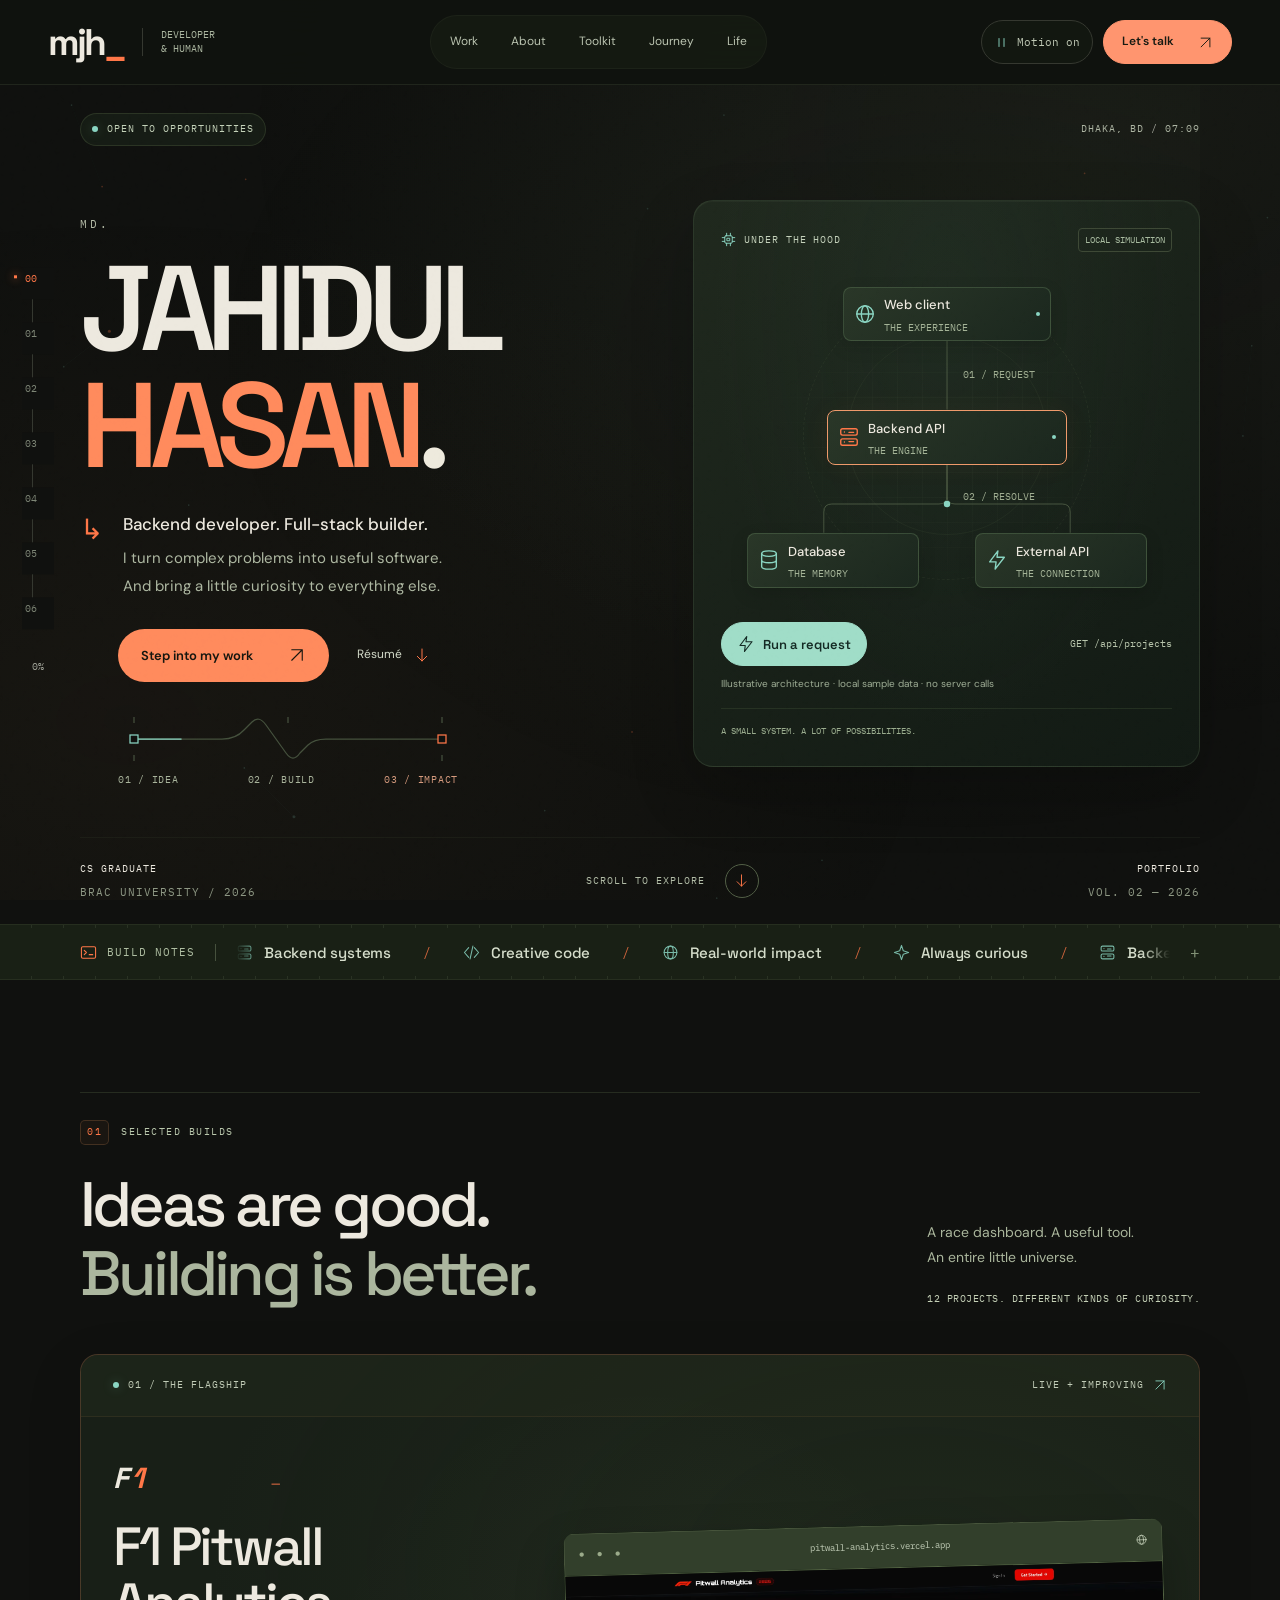
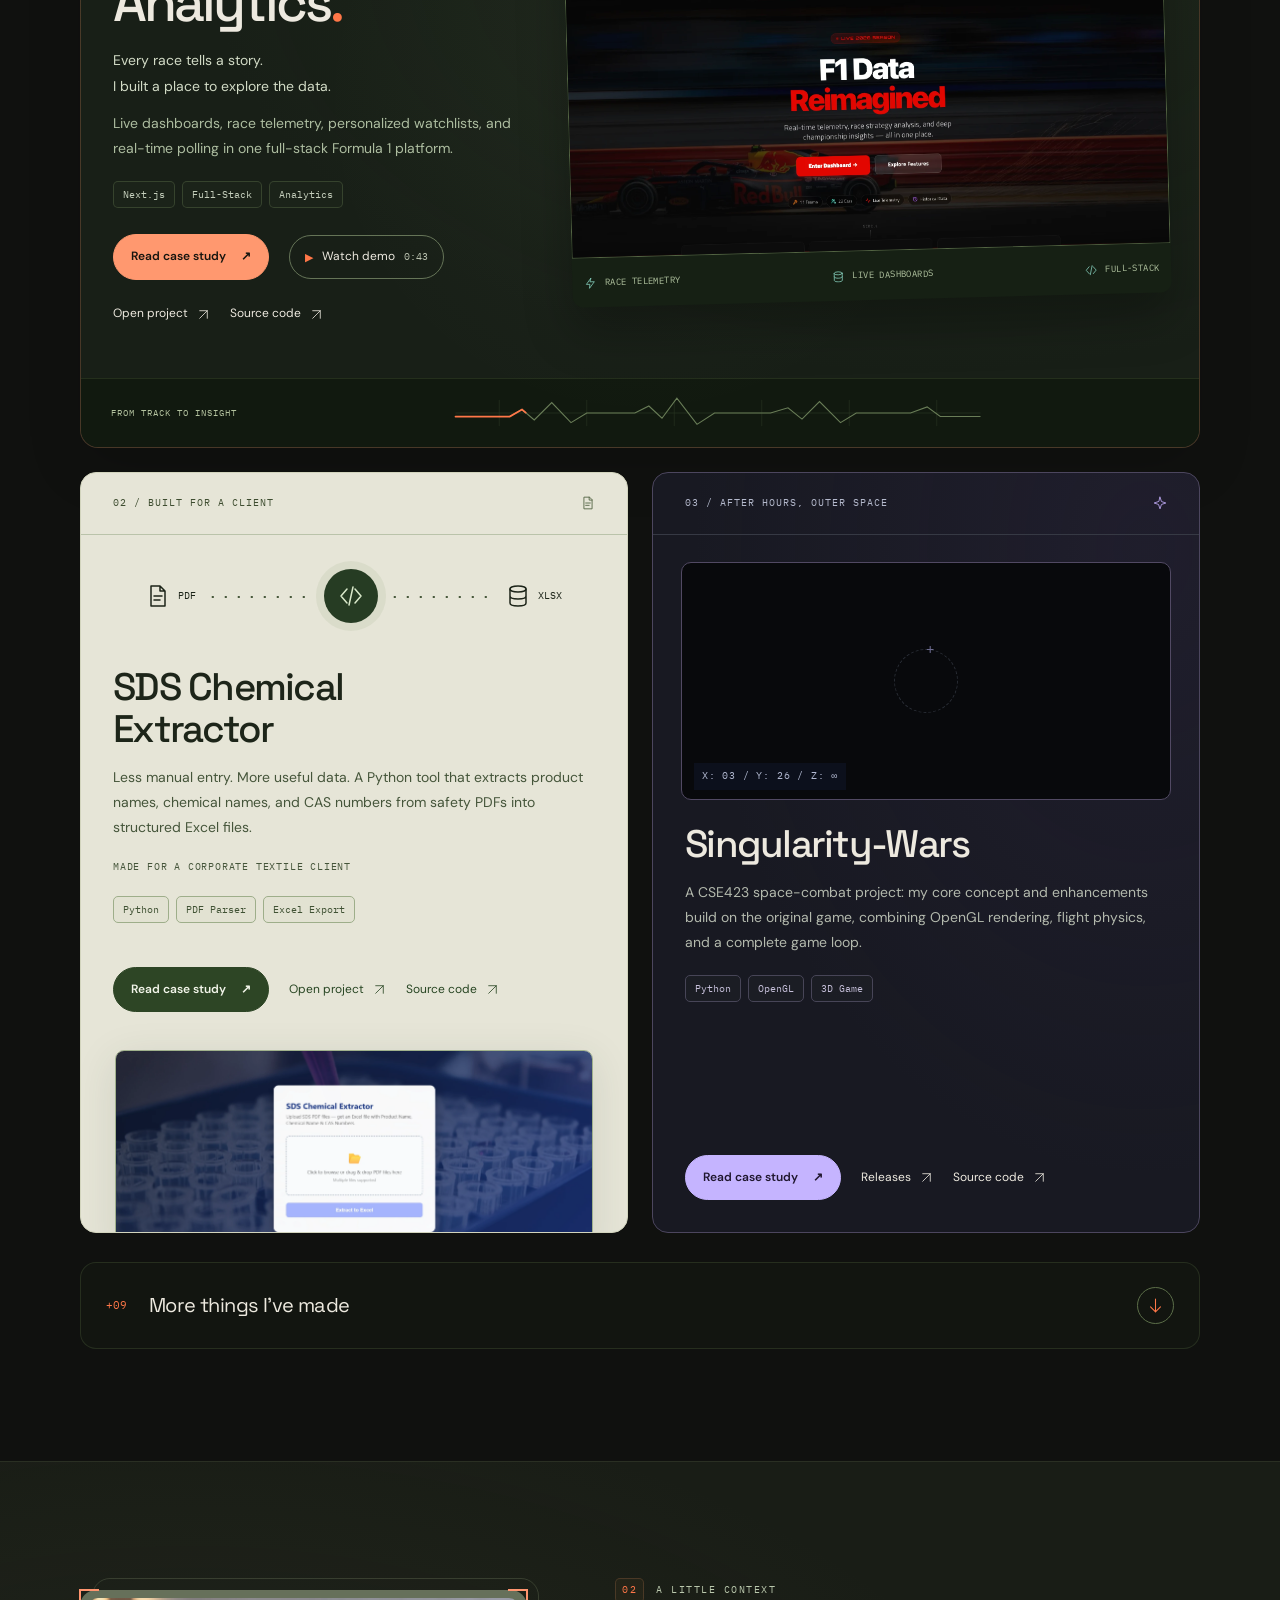
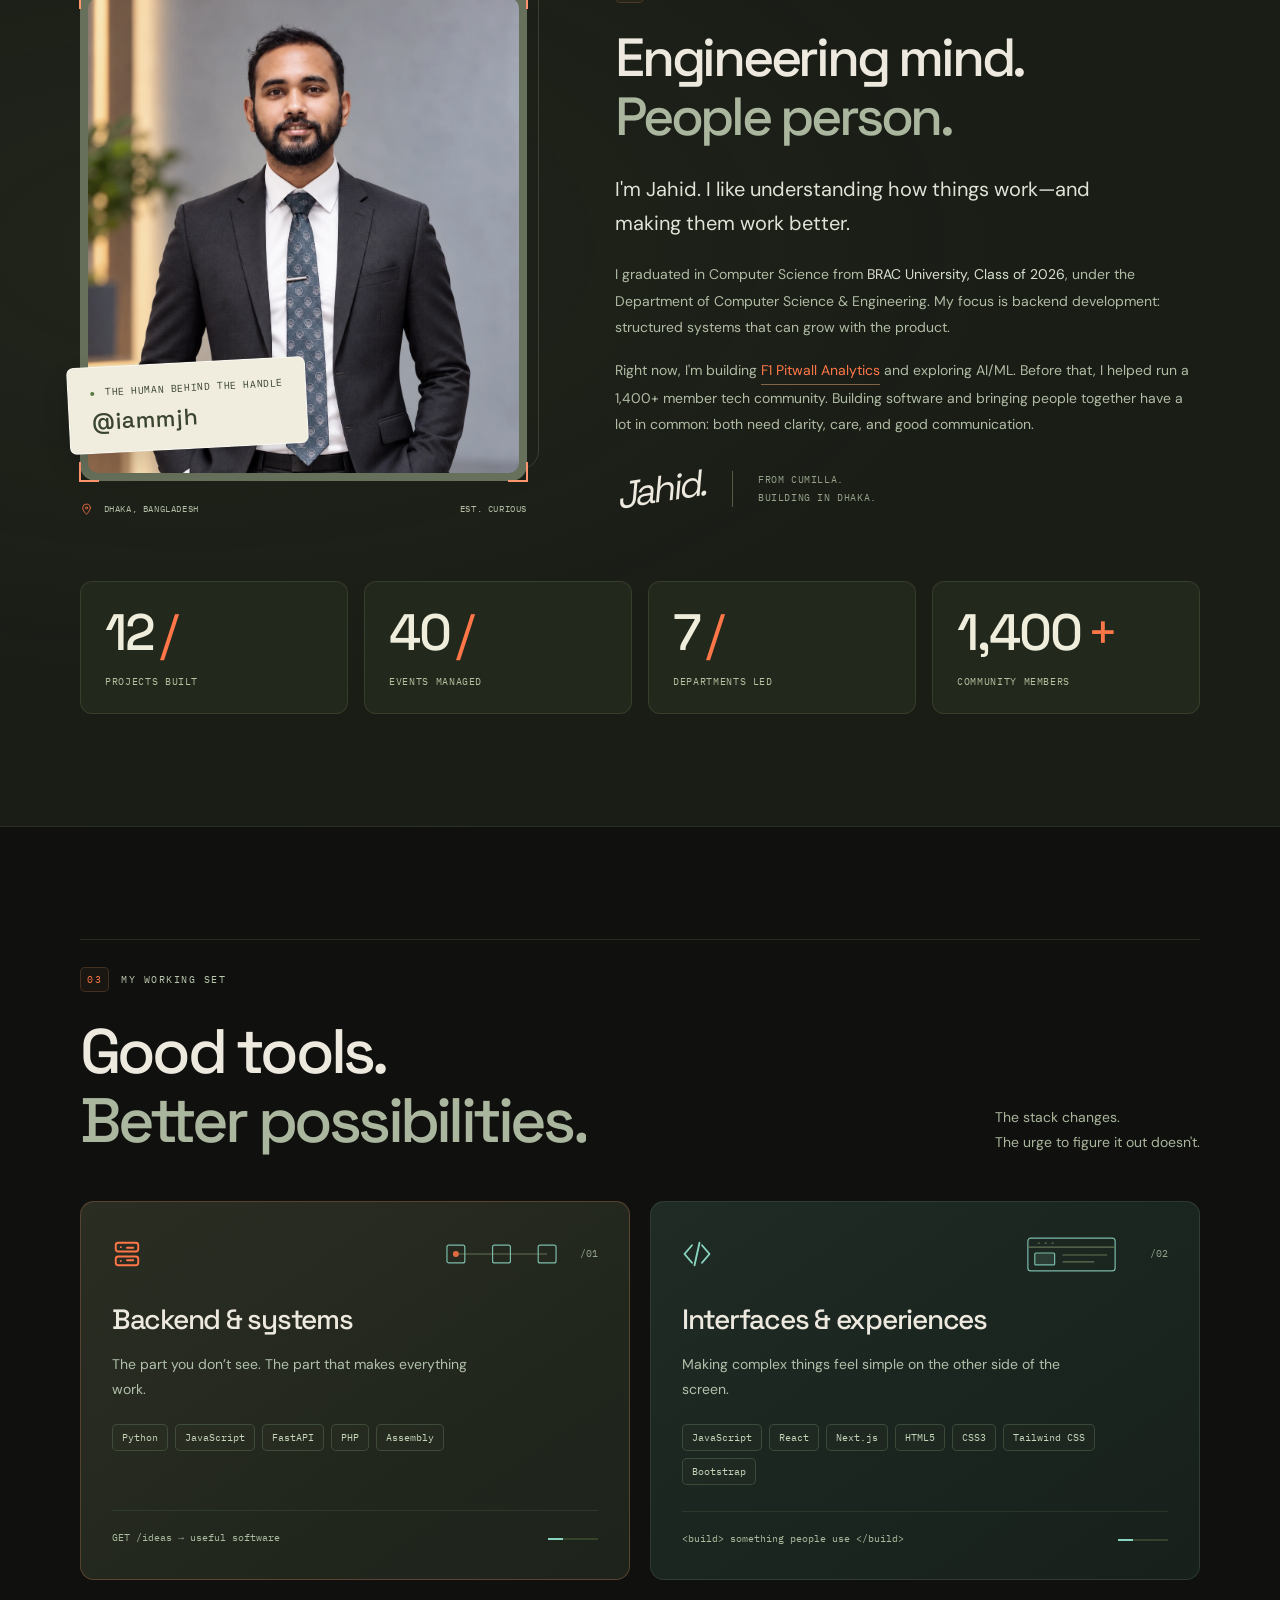
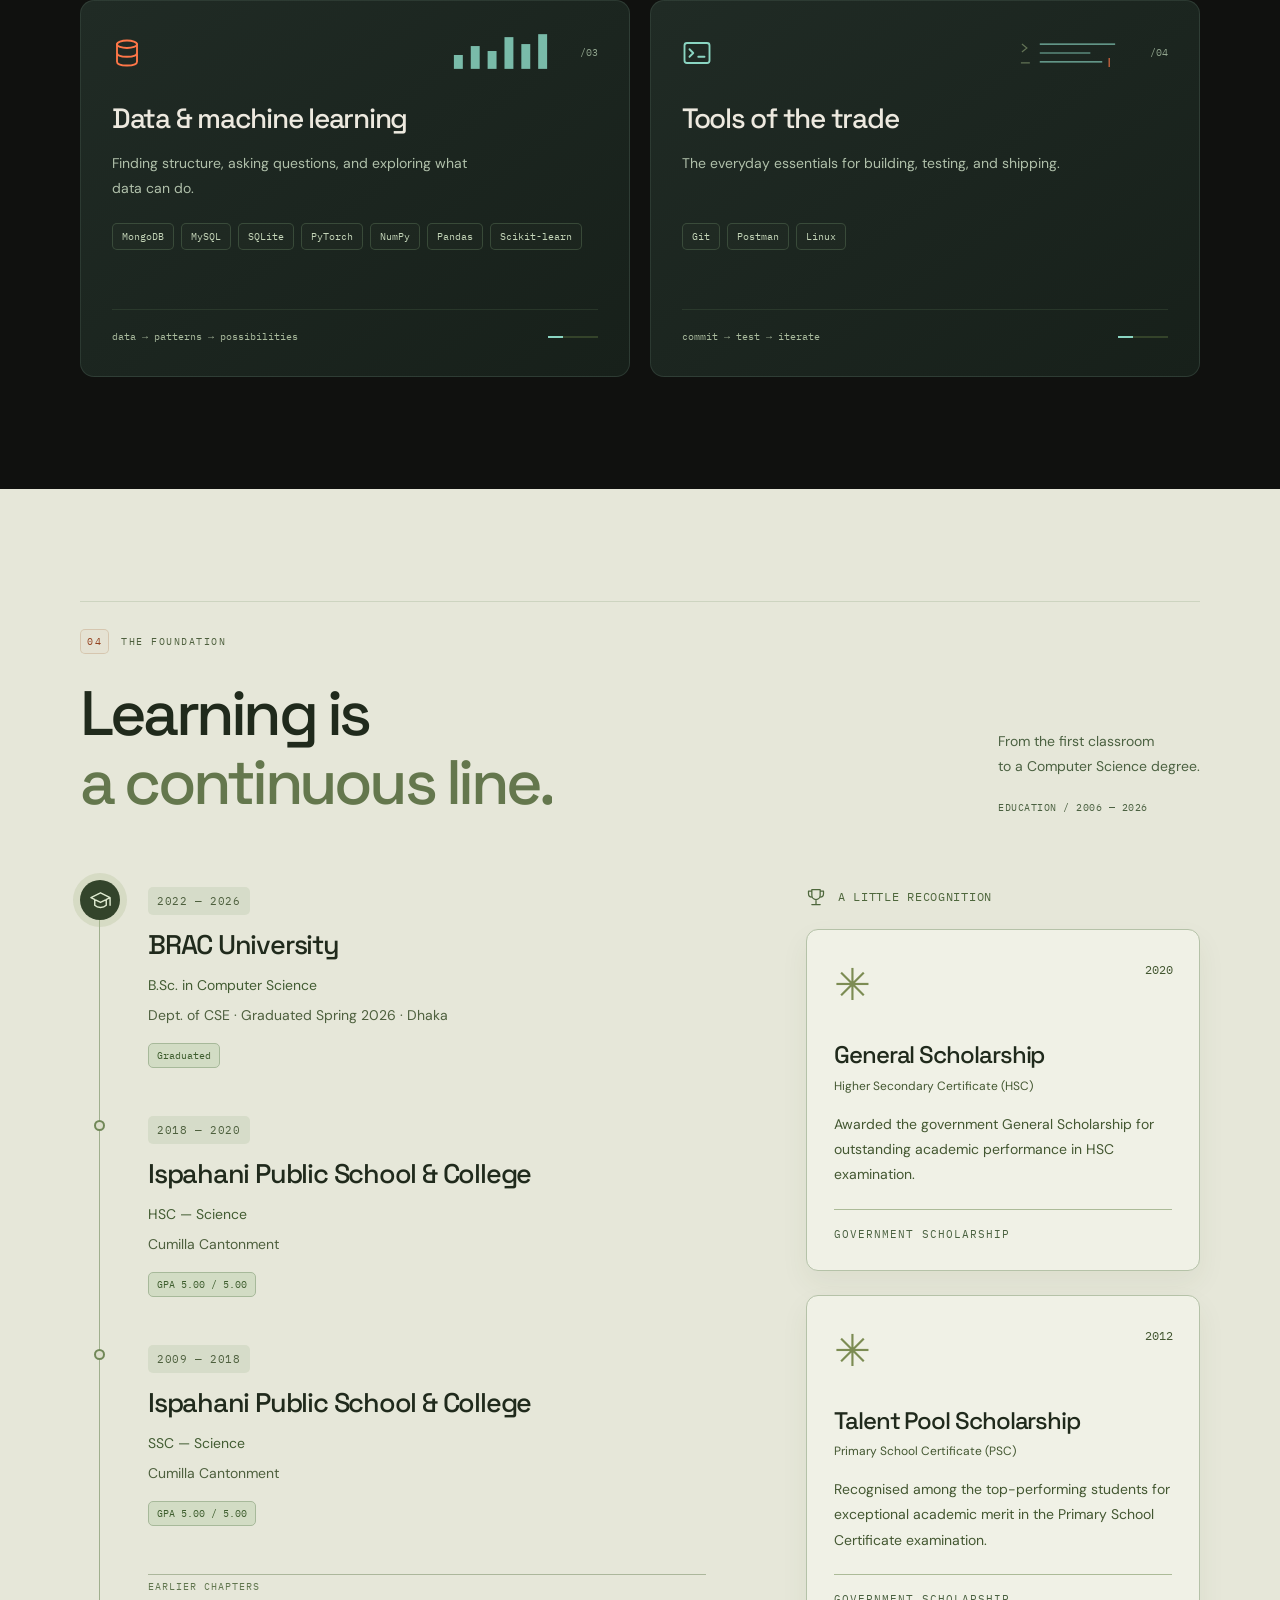
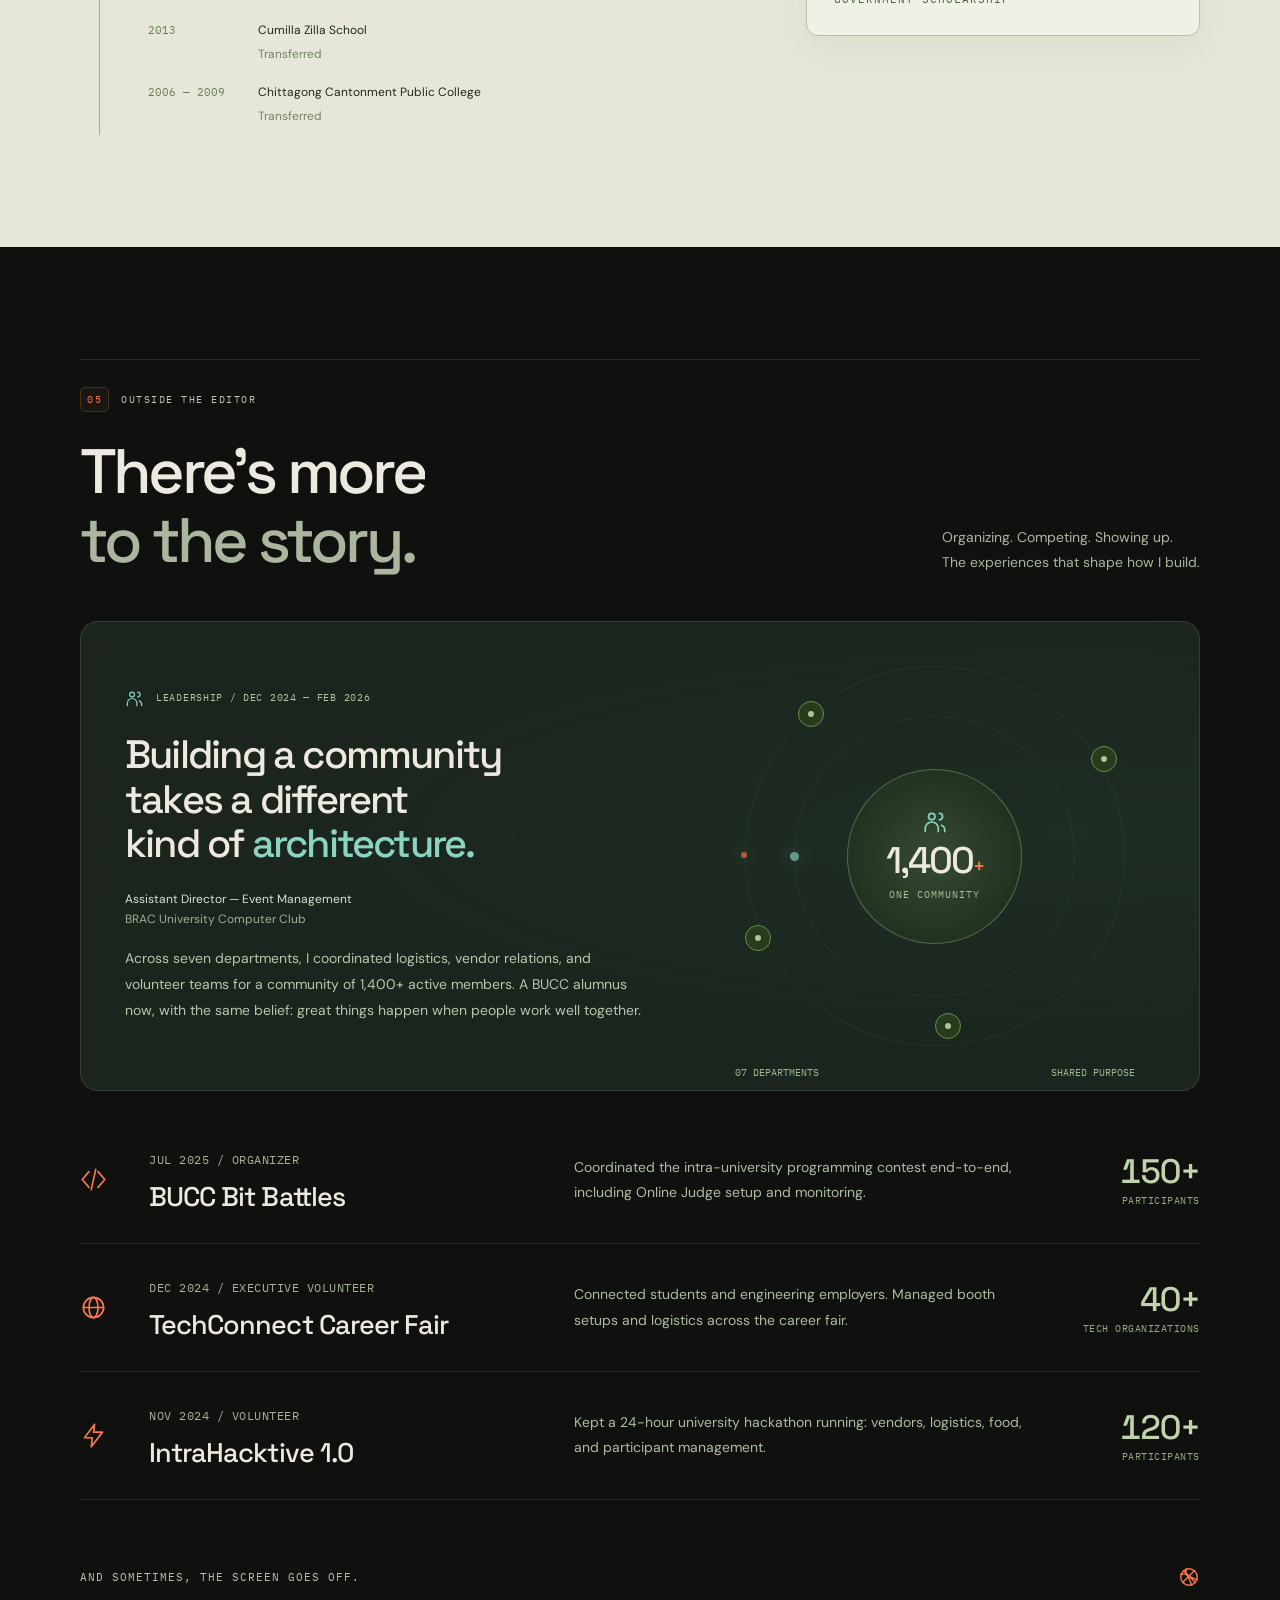
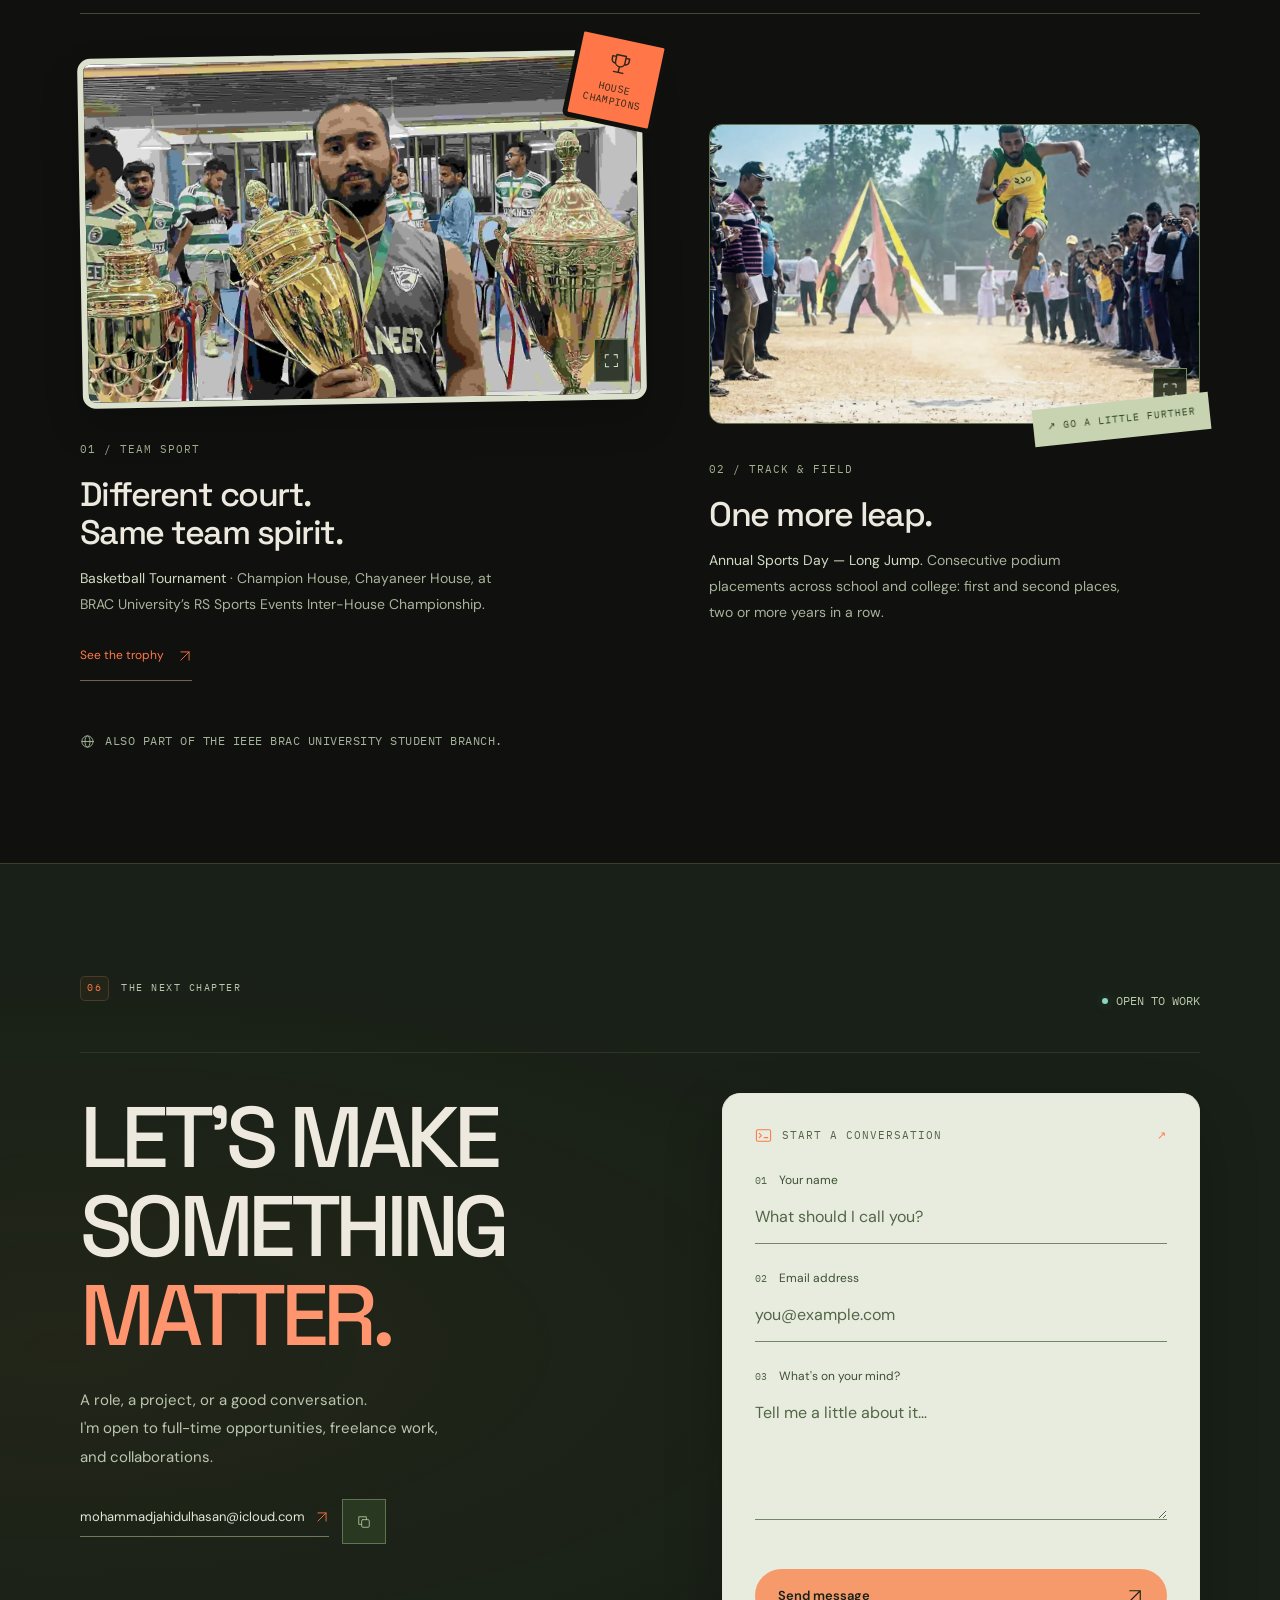
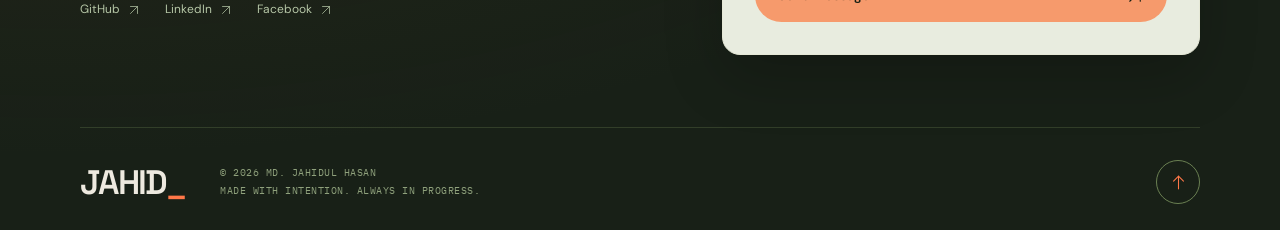
==== commit 7d567d3a: "Add Google site verification meta tag to index.html" ====
--- a/index.html
+++ b/index.html
@@ -2,6 +2,7 @@
 <html lang="en">
 <head>
   <meta charset="utf-8"><meta name="viewport" content="width=device-width,initial-scale=1">
+  <meta name="google-site-verification" content="q9c3Bb6OedeqilD11PNTs4IgS_AJhRVNldypH9ippzw" />
   <meta name="robots" content="index,follow"><meta name="theme-color" content="#10110f">
   <meta name="description" content="Md. Jahidul Hasan. Backend developer, full-stack builder, and community leader based in Dhaka, Bangladesh.">
   <title>Md. Jahidul Hasan — Developer. Builder. Human.</title>
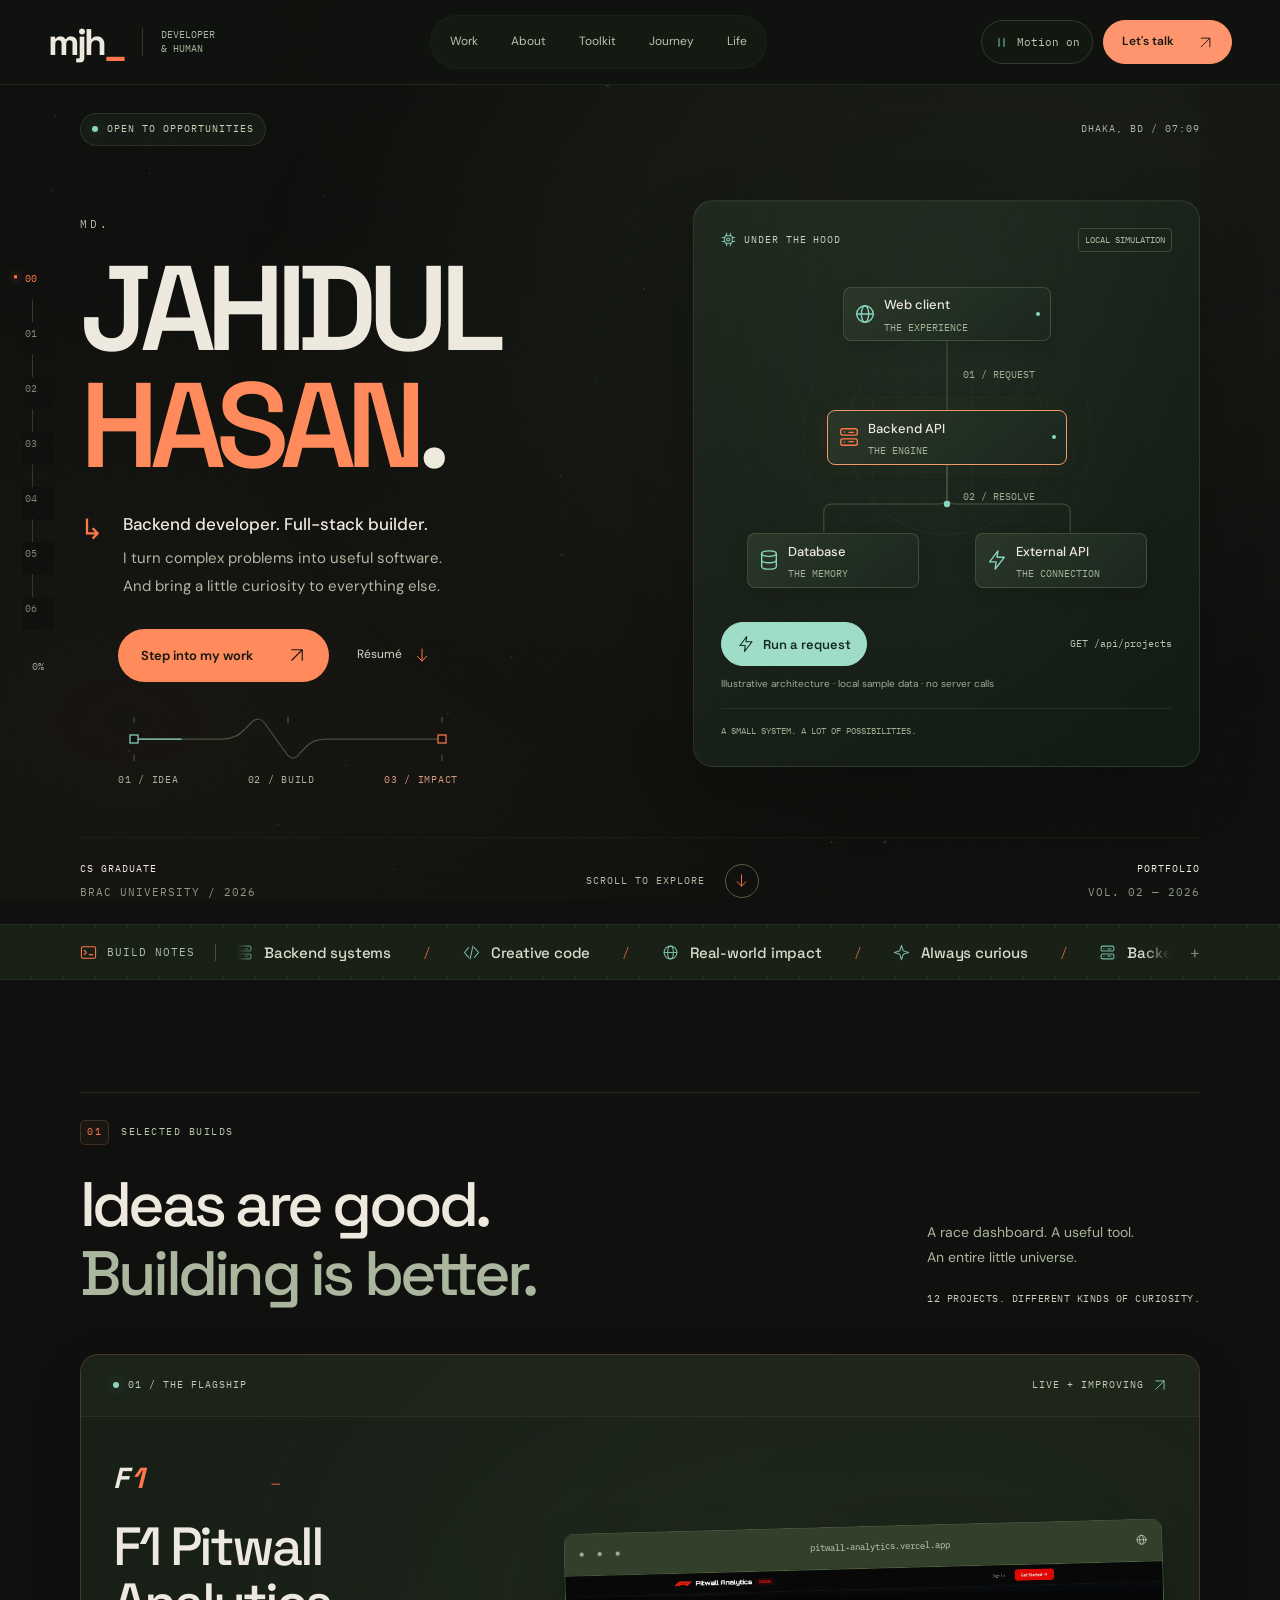
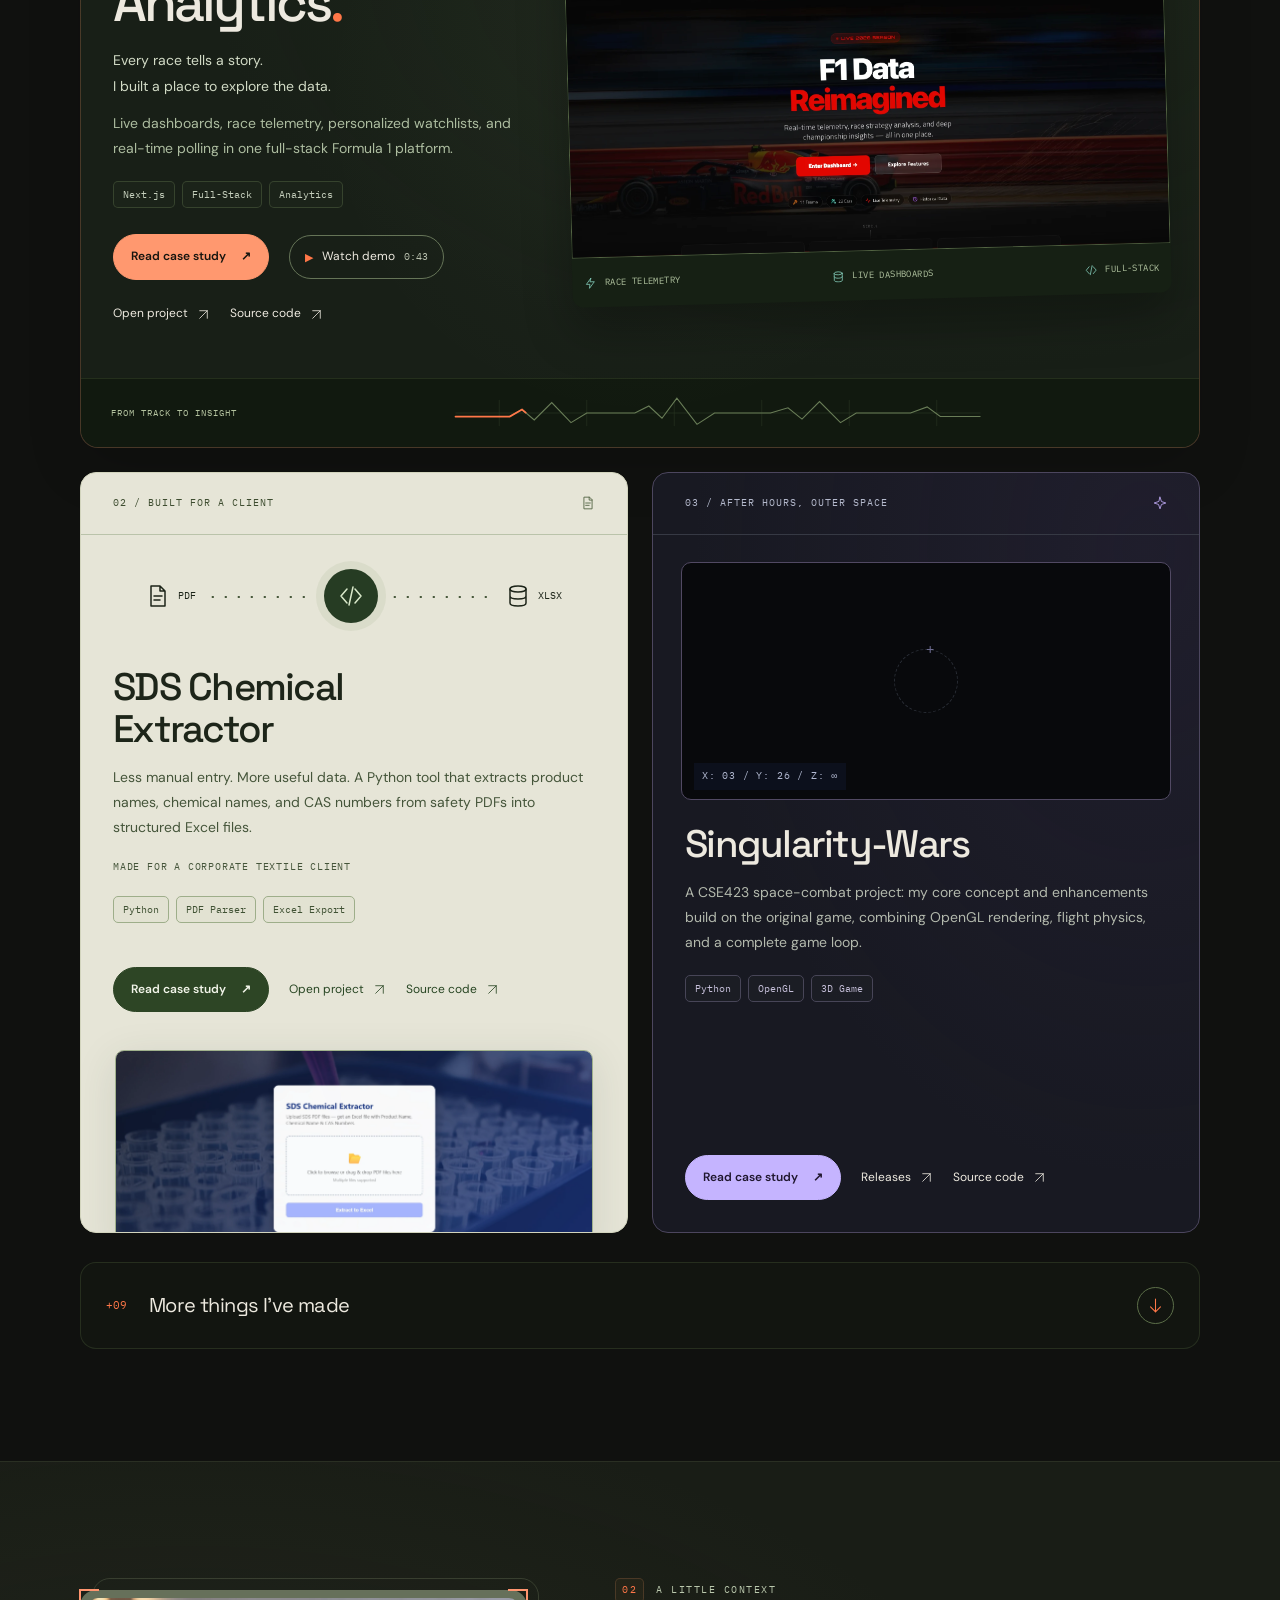
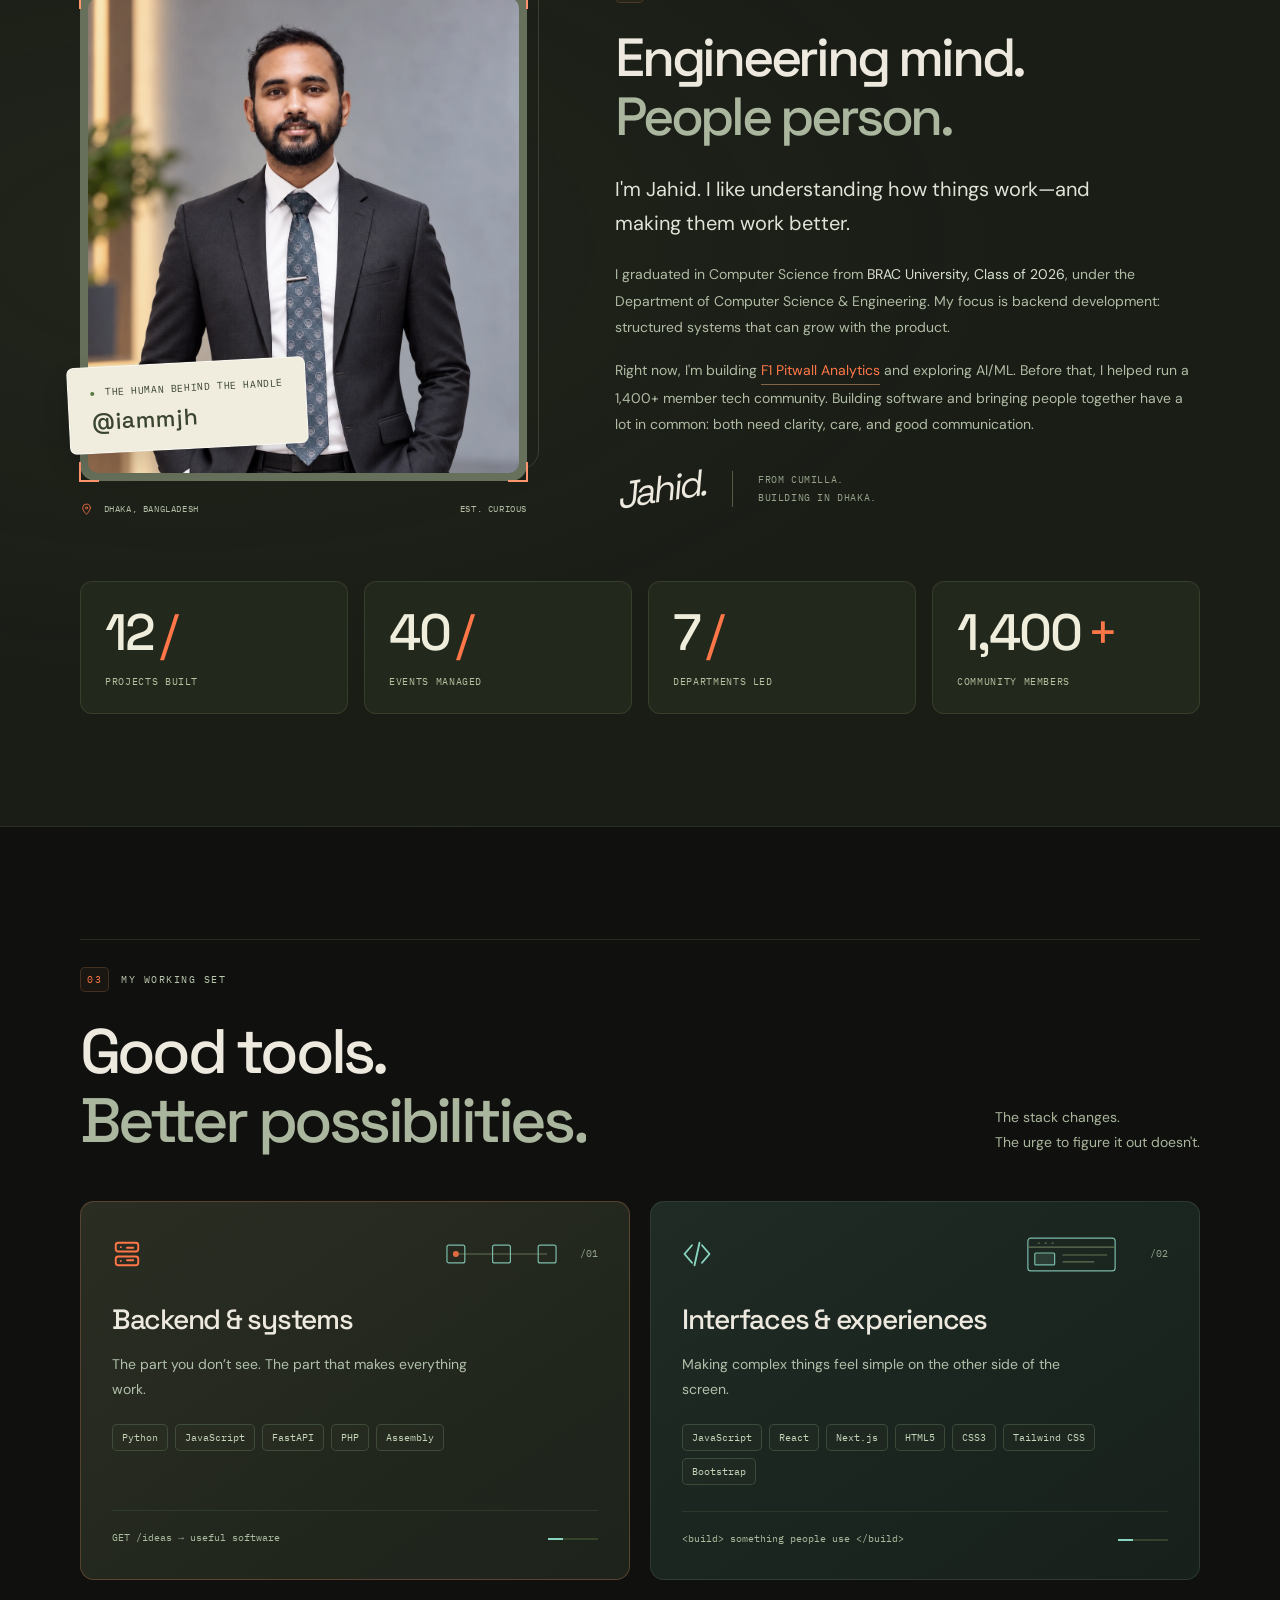
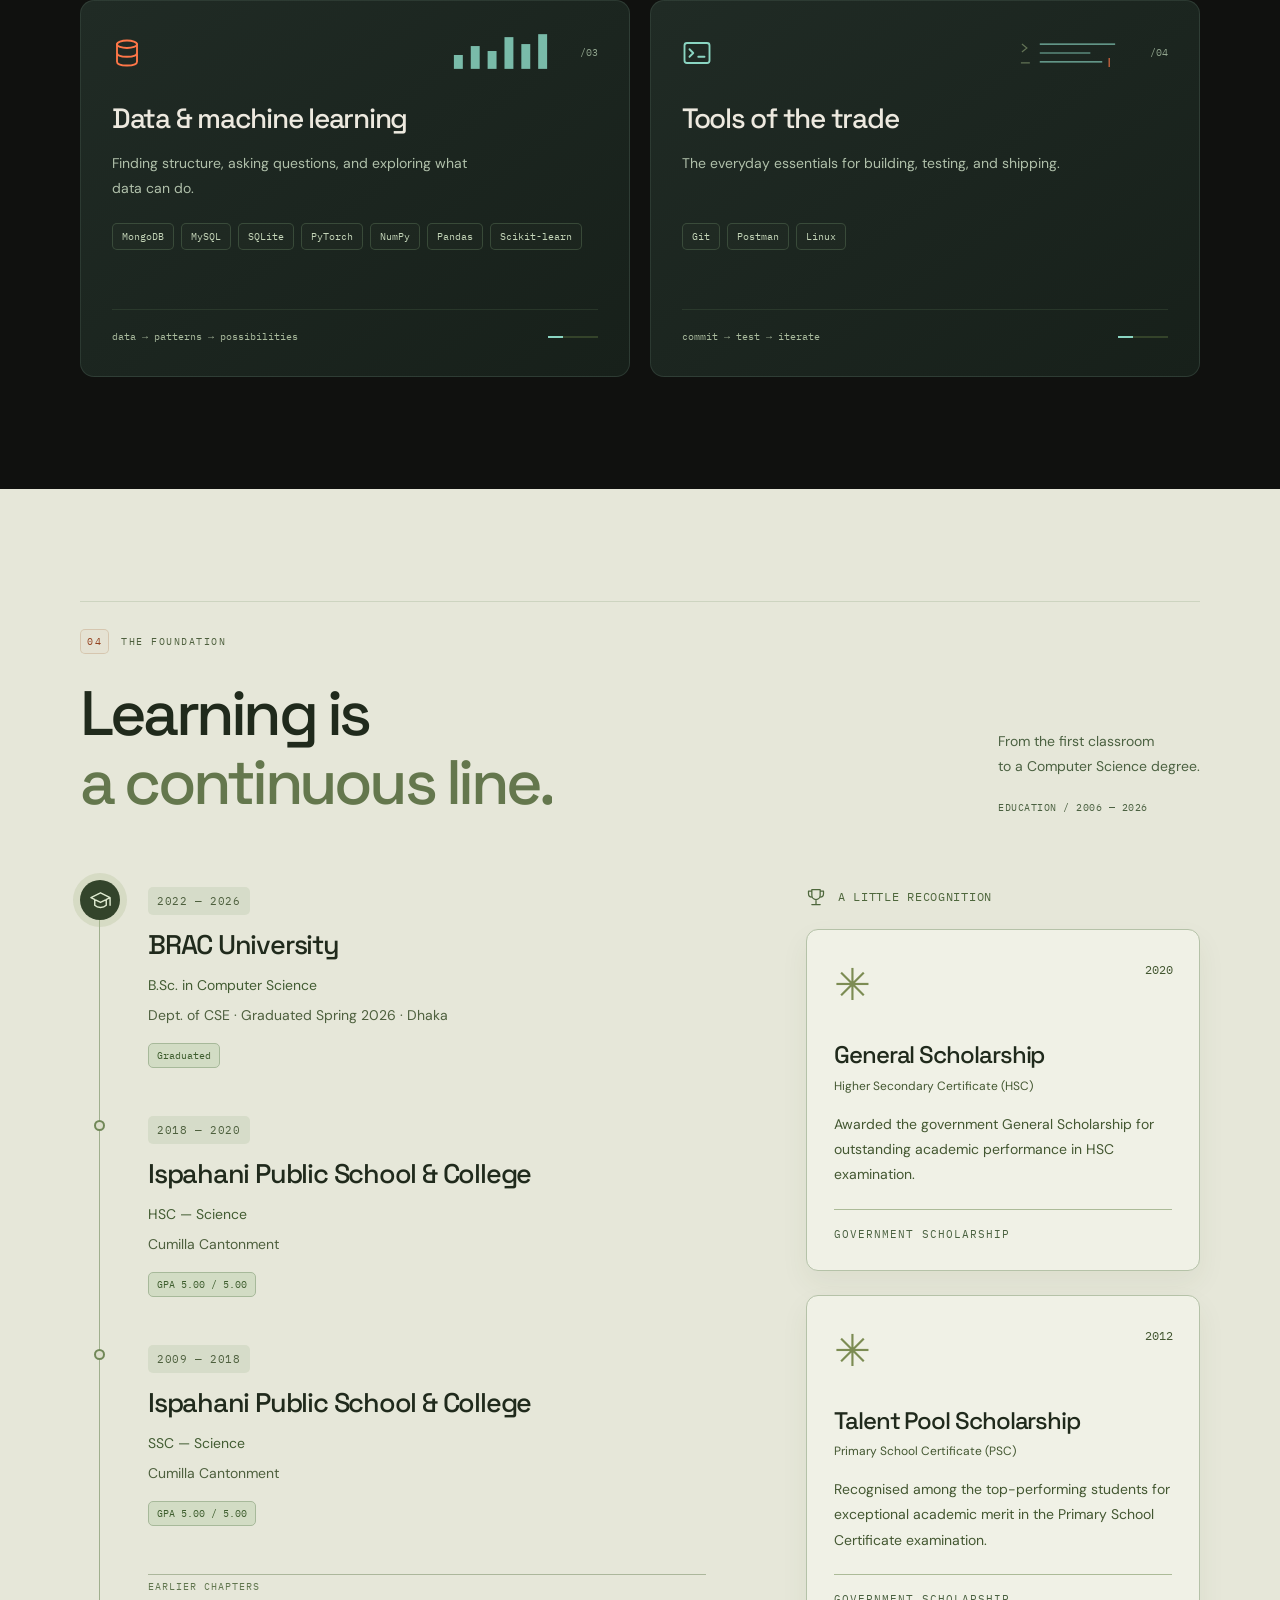
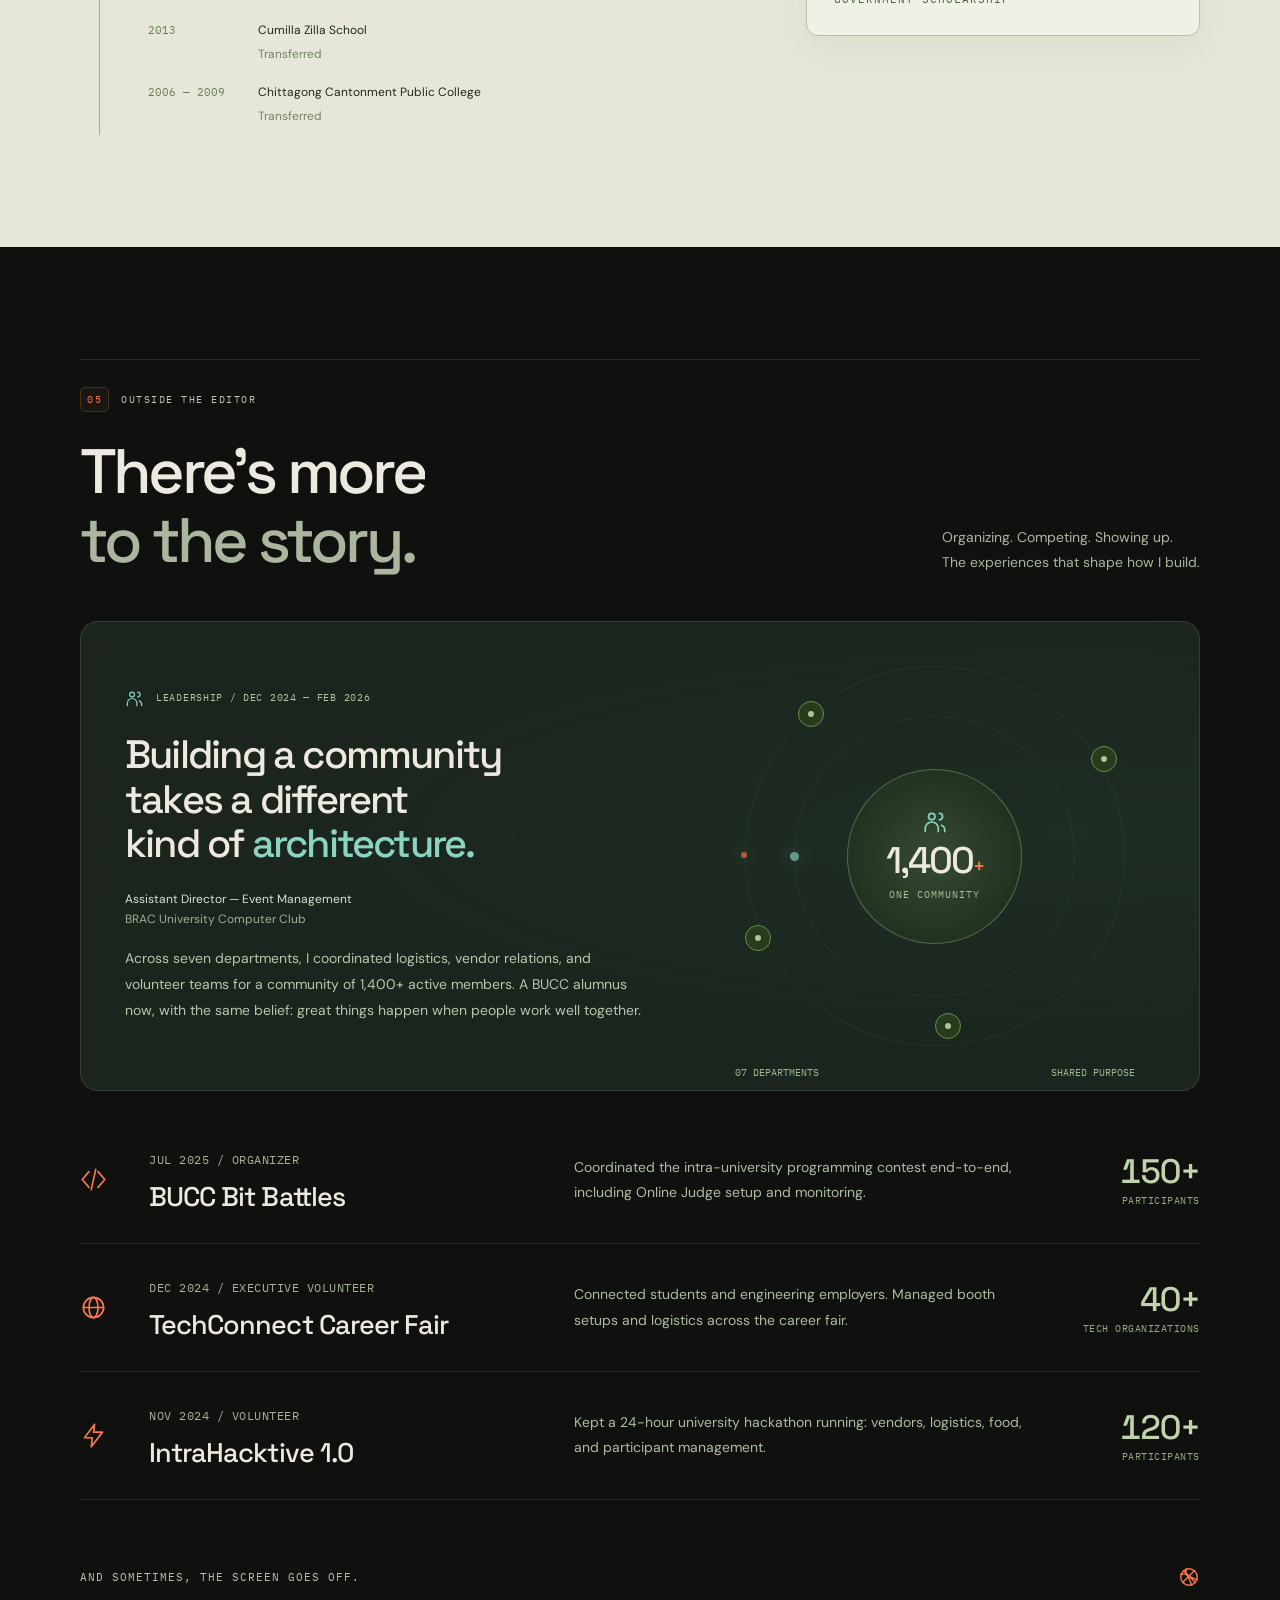
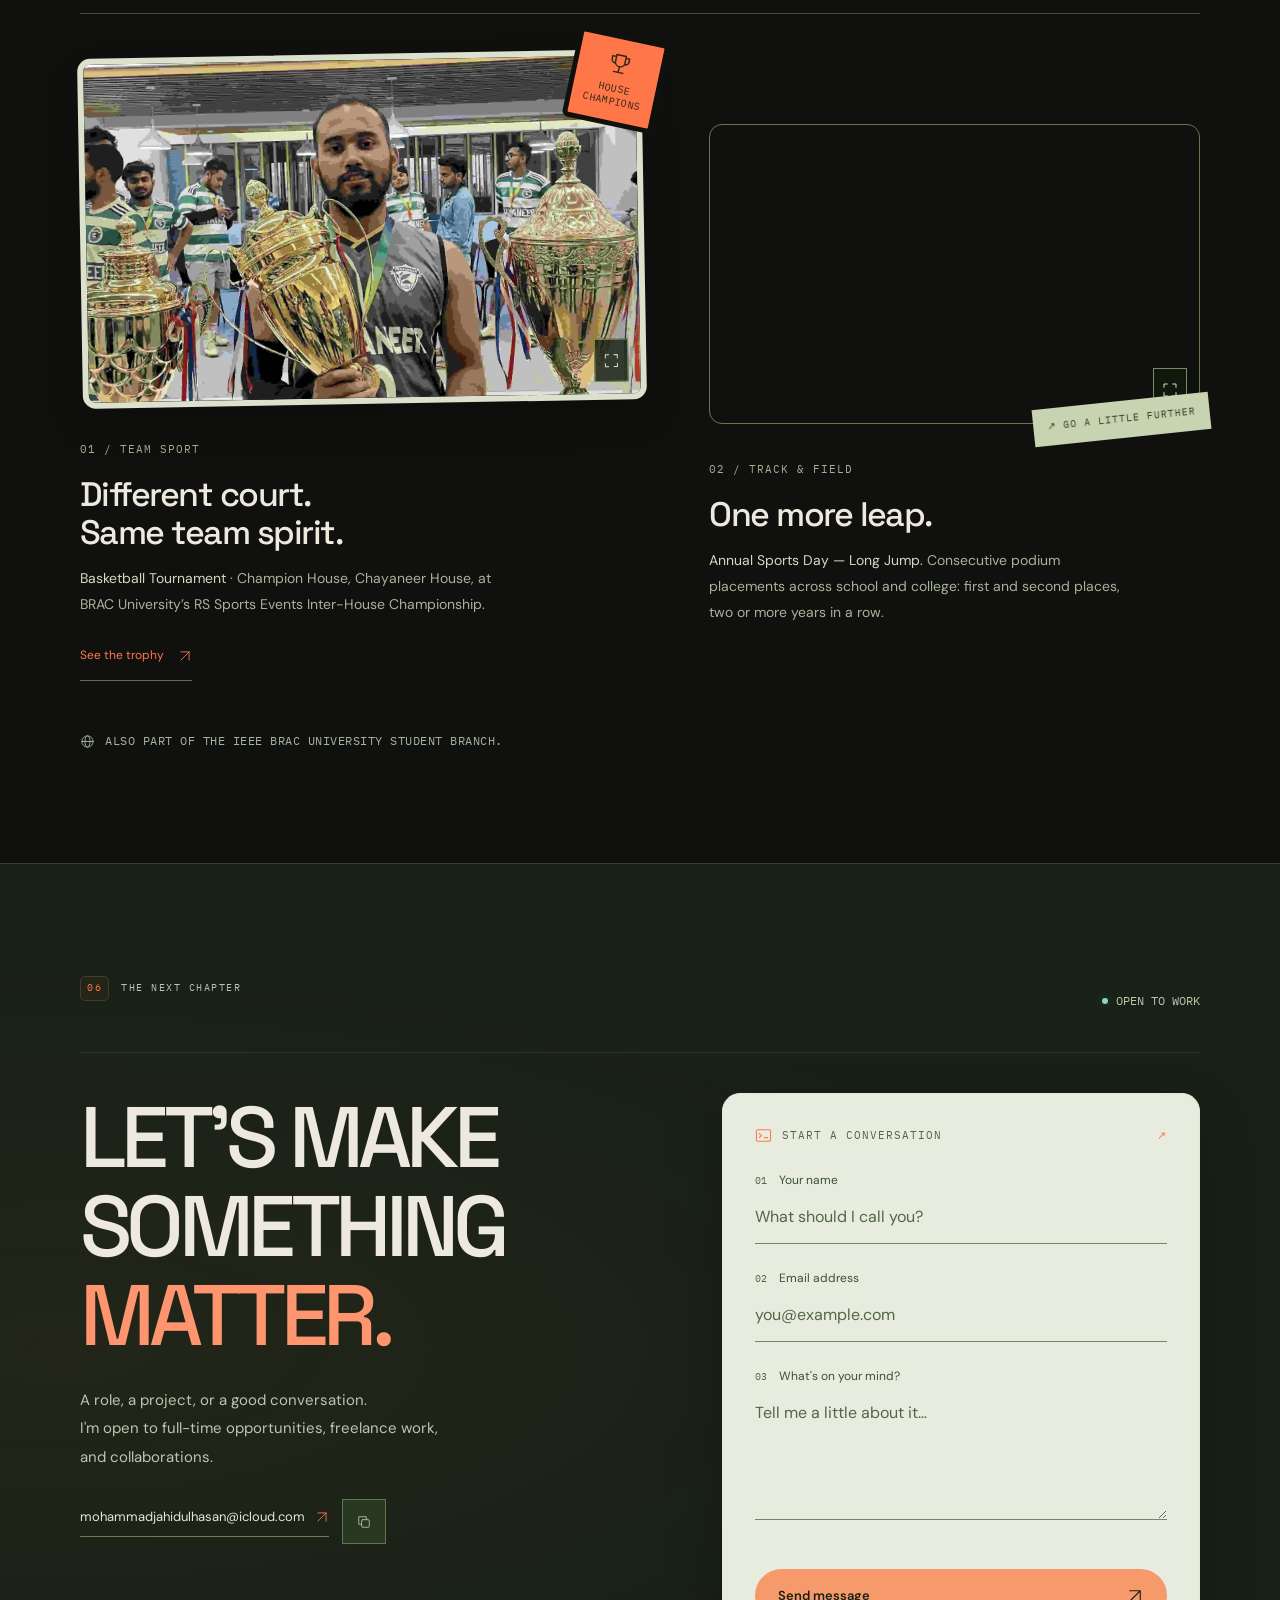
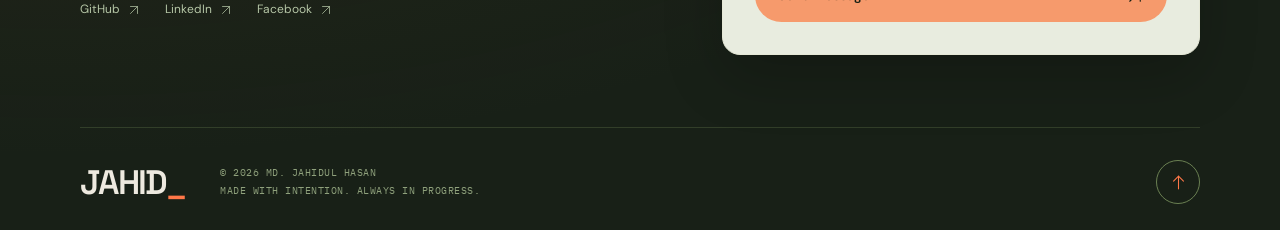
==== commit 06899df6: "Implement code changes to enhance functionality and improve performance" ====
--- a/index.html
+++ b/index.html
@@ -1,12 +1,15 @@
 <!doctype html>
 <html lang="en">
 <head>
+  <!-- Meta: encoding, viewport, site verification, and browser settings -->
   <meta charset="utf-8"><meta name="viewport" content="width=device-width,initial-scale=1">
   <meta name="google-site-verification" content="q9c3Bb6OedeqilD11PNTs4IgS_AJhRVNldypH9ippzw" />
   <meta name="robots" content="index,follow"><meta name="theme-color" content="#10110f">
+  <!-- SEO: description, page title, and canonical URL -->
   <meta name="description" content="Md. Jahidul Hasan. Backend developer, full-stack builder, and community leader based in Dhaka, Bangladesh.">
   <title>Md. Jahidul Hasan — Developer. Builder. Human.</title>
   <link rel="canonical" href="https://iammjh.github.io/">
+  <!-- Open Graph: social sharing previews -->
   <meta property="og:type" content="website">
   <meta property="og:site_name" content="Md. Jahidul Hasan">
   <meta property="og:title" content="Md. Jahidul Hasan — Developer. Builder. Human.">
@@ -17,33 +20,45 @@
   <meta property="og:image:width" content="1200">
   <meta property="og:image:height" content="630">
   <meta property="og:image:alt" content="Portrait of Md. Jahidul Hasan, backend developer and full-stack builder based in Dhaka, Bangladesh.">
+  <!-- Twitter card metadata -->
   <meta name="twitter:card" content="summary_large_image">
   <meta name="twitter:title" content="Md. Jahidul Hasan — Developer. Builder. Human.">
   <meta name="twitter:description" content="Backend systems, full-stack projects, and the people and experiences behind the code.">
   <meta name="twitter:image" content="https://iammjh.github.io/assets/social-card.png?v=2">
   <meta name="twitter:image:alt" content="Portrait of Md. Jahidul Hasan, backend developer and full-stack builder based in Dhaka, Bangladesh.">
+  <!-- Structured data: Schema.org person profile -->
   <script type="application/ld+json">
   {"@context":"https://schema.org","@type":"Person","@id":"https://iammjh.github.io/#person","name":"Md. Jahidul Hasan","url":"https://iammjh.github.io/","image":"https://iammjh.github.io/assets/Mohammad_Jahid.webp","jobTitle":"Backend developer and full-stack builder","alumniOf":{"@type":"CollegeOrUniversity","name":"BRAC University"},"homeLocation":{"@type":"Place","name":"Dhaka, Bangladesh"},"sameAs":["https://github.com/iammjh","https://www.linkedin.com/in/iammjh","https://www.facebook.com/iammjh.io"]}
   </script>
+  <!-- Favicons and web app manifest -->
   <link rel="icon" href="/favicon_io/favicon.ico?v=mjh-1" sizes="any">
   <link rel="icon" type="image/png" sizes="16x16" href="/favicon_io/favicon-16x16.png?v=mjh-1">
   <link rel="icon" type="image/png" sizes="32x32" href="/favicon_io/favicon-32x32.png?v=mjh-1">
   <link rel="icon" type="image/svg+xml" sizes="any" href="/favicon_io/favicon.svg?v=mjh-1">
   <link rel="apple-touch-icon" sizes="180x180" href="/favicon_io/apple-touch-icon.png?v=mjh-1">
   <link rel="manifest" href="/favicon_io/site.webmanifest?v=mjh-1">
+  <!-- Font preloads -->
   <link rel="preload" href="assets/fonts/space-grotesk-latin.woff2" as="font" type="font/woff2" crossorigin>
   <link rel="preload" href="assets/fonts/dm-sans-latin.woff2" as="font" type="font/woff2" crossorigin>
+  <!-- Stylesheets and deferred scripts -->
   <link rel="stylesheet" href="style.css?v=6"><link rel="stylesheet" href="design.css?v=1"><script src="script.js?v=6" defer></script><script src="register-sw.js?v=4" defer></script>
   <link rel="stylesheet" href="cursor.css?v=3"><script src="cursor.js?v=2" defer></script>
 </head>
 <body>
+<!-- Shared SVG icon definitions -->
 <svg class="icon-definitions" xmlns="http://www.w3.org/2000/svg" aria-hidden="true"><symbol id="i-arrow" viewBox="0 0 24 24" fill="none" stroke="currentColor" stroke-width="1.5" stroke-linecap="round" stroke-linejoin="round"><path d="M5 19 19 5M5 5h14v14"/></symbol><symbol id="i-down" viewBox="0 0 24 24" fill="none" stroke="currentColor" stroke-width="1.5" stroke-linecap="round" stroke-linejoin="round"><path d="M12 3v18m-7-7 7 7 7-7"/></symbol><symbol id="i-code" viewBox="0 0 24 24" fill="none" stroke="currentColor" stroke-width="1.5" stroke-linecap="round" stroke-linejoin="round"><path d="m8 5-6 7 6 7m8-14 6 7-6 7M14 3l-4 18"/></symbol><symbol id="i-server" viewBox="0 0 24 24" fill="none" stroke="currentColor" stroke-width="1.5" stroke-linecap="round" stroke-linejoin="round"><rect x="3" y="3" width="18" height="7" rx="2"/><rect x="3" y="14" width="18" height="7" rx="2"/><path d="M7 6.5h.01M7 17.5h.01M12 7h5m-5 10h5"/></symbol><symbol id="i-database" viewBox="0 0 24 24" fill="none" stroke="currentColor" stroke-width="1.5" stroke-linecap="round" stroke-linejoin="round"><ellipse cx="12" cy="5" rx="8" ry="3"/><path d="M4 5v14c0 4 16 4 16 0V5M4 12c0 4 16 4 16 0"/></symbol><symbol id="i-globe" viewBox="0 0 24 24" fill="none" stroke="currentColor" stroke-width="1.5" stroke-linecap="round" stroke-linejoin="round"><circle cx="12" cy="12" r="9"/><ellipse cx="12" cy="12" rx="4" ry="9"/><path d="M3 12h18"/></symbol><symbol id="i-terminal" viewBox="0 0 24 24" fill="none" stroke="currentColor" stroke-width="1.5" stroke-linecap="round" stroke-linejoin="round"><rect x="2" y="4" width="20" height="16" rx="2"/><path d="m6 9 3 3-3 3m7 0h5"/></symbol><symbol id="i-bolt" viewBox="0 0 24 24" fill="none" stroke="currentColor" stroke-width="1.5" stroke-linecap="round" stroke-linejoin="round"><path d="m13 2-9 12h7l-1 8 10-13h-8z"/></symbol><symbol id="i-git" viewBox="0 0 24 24" fill="none" stroke="currentColor" stroke-width="1.5" stroke-linecap="round" stroke-linejoin="round"><path d="M7 5v10a4 4 0 0 0 8 0V9"/><circle cx="7" cy="4" r="2"/><circle cx="15" cy="7" r="2"/><circle cx="7" cy="17" r="2"/></symbol><symbol id="i-mail" viewBox="0 0 24 24" fill="none" stroke="currentColor" stroke-width="1.5" stroke-linecap="round" stroke-linejoin="round"><rect x="3" y="5" width="18" height="14" rx="2"/><path d="m3 6 9 7 9-7"/></symbol><symbol id="i-users" viewBox="0 0 24 24" fill="none" stroke="currentColor" stroke-width="1.5" stroke-linecap="round" stroke-linejoin="round"><circle cx="9" cy="7" r="3"/><path d="M3 21v-3a6 6 0 0 1 12 0v3M16 4a3 3 0 0 1 0 6m2 5a5 5 0 0 1 3 5v1"/></symbol><symbol id="i-trophy" viewBox="0 0 24 24" fill="none" stroke="currentColor" stroke-width="1.5" stroke-linecap="round" stroke-linejoin="round"><path d="M7 3h10v7a5 5 0 0 1-10 0zM7 5H3v3a4 4 0 0 0 4 4m10-7h4v3a4 4 0 0 1-4 4M12 15v6m-5 0h10"/></symbol><symbol id="i-degree" viewBox="0 0 24 24" fill="none" stroke="currentColor" stroke-width="1.5" stroke-linecap="round" stroke-linejoin="round"><path d="m2 9 10-5 10 5-10 5zM6 11v6c3 3 9 3 12 0v-6m4-2v8"/></symbol><symbol id="i-expand" viewBox="0 0 24 24" fill="none" stroke="currentColor" stroke-width="1.5" stroke-linecap="round" stroke-linejoin="round"><path d="M8 3H3v5m13-5h5v5M3 16v5h5m13-5v5h-5"/></symbol><symbol id="i-chip" viewBox="0 0 24 24" fill="none" stroke="currentColor" stroke-width="1.5" stroke-linecap="round" stroke-linejoin="round"><rect x="6" y="6" width="12" height="12" rx="2"/><path d="M9 2v4m6-4v4M9 18v4m6-4v4M2 9h4m-4 6h4m12-6h4m-4 6h4"/><rect x="10" y="10" width="4" height="4"/></symbol><symbol id="i-file" viewBox="0 0 24 24" fill="none" stroke="currentColor" stroke-width="1.5" stroke-linecap="round" stroke-linejoin="round"><path d="M14 2H5v20h14V7zM14 2v5h5M8 12h8m-8 4h6"/></symbol><symbol id="i-ball" viewBox="0 0 24 24" fill="none" stroke="currentColor" stroke-width="1.5" stroke-linecap="round" stroke-linejoin="round"><circle cx="12" cy="12" r="9"/><path d="m6 5 13 13M5 18 18 5M3 9c8-2 8 3 12 12M9 3c-2 8 3 8 12 12"/></symbol><symbol id="i-pin" viewBox="0 0 24 24" fill="none" stroke="currentColor" stroke-width="1.5" stroke-linecap="round" stroke-linejoin="round"><path d="M19 9c0 5-7 12-7 12S5 14 5 9a7 7 0 0 1 14 0z"/><circle cx="12" cy="9" r="2"/></symbol><symbol id="i-copy" viewBox="0 0 24 24" fill="none" stroke="currentColor" stroke-width="1.5" stroke-linecap="round" stroke-linejoin="round"><rect x="8" y="8" width="13" height="13" rx="2"/><path d="M16 8V3H3v13h5"/></symbol><symbol id="i-menu" viewBox="0 0 24 24" fill="none" stroke="currentColor" stroke-width="1.5" stroke-linecap="round" stroke-linejoin="round"><path d="M3 7h18M3 12h18M3 17h18"/></symbol><symbol id="i-close" viewBox="0 0 24 24" fill="none" stroke="currentColor" stroke-width="1.5" stroke-linecap="round" stroke-linejoin="round"><path d="m5 5 14 14M5 19 19 5"/></symbol><symbol id="i-spark" viewBox="0 0 24 24" fill="none" stroke="currentColor" stroke-width="1.5" stroke-linecap="round" stroke-linejoin="round"><path d="m12 2 2.5 7.5L22 12l-7.5 2.5L12 22l-2.5-7.5L2 12l7.5-2.5z"/></symbol></svg>
+<!-- Accessibility: skip to main content -->
 <a href="#main" class="skip-link">Skip to content</a>
+<!-- Decorative background effects -->
 <canvas id="ambient-canvas" aria-hidden="true"></canvas><div class="ambient-glow" aria-hidden="true"></div><div class="grain" aria-hidden="true"></div>
+<!-- Reading progress indicator -->
 <div class="reading-progress" aria-hidden="true"></div>
+<!-- Header and navbar -->
 <header class="site-header"><div class="header-inner">
   <a class="brand" href="#home" aria-label="Md. Jahidul Hasan — home"><span class="brand-mark">mjh<span>_</span></span><span class="brand-note">DEVELOPER<br> & HUMAN</span></a>
+  <!-- Main navigation links -->
   <nav id="site-nav" aria-label="Main navigation"><a href="#work" data-chapter-link>Work</a><a href="#about" data-chapter-link>About</a><a href="#capabilities" data-chapter-link>Toolkit</a><a href="#journey" data-chapter-link>Journey</a><a href="#life" data-chapter-link>Life</a></nav>
+  <!-- Header actions: motion control, contact link, and mobile menu -->
   <div class="header-actions">
   <button id="motion-toggle" class="motion-toggle" type="button" aria-label="Pause animations" aria-pressed="false" title="Pause animations" hidden><svg class="icon motion-pause-icon" viewBox="0 0 24 24" fill="none" stroke="currentColor" stroke-width="1.5" aria-hidden="true"><path d="M8 5v14M16 5v14"/></svg><svg class="icon motion-play-icon" viewBox="0 0 24 24" fill="none" stroke="currentColor" stroke-width="1.5" aria-hidden="true"><path d="m8 5 11 7-11 7z"/></svg><span data-motion-label>Motion on</span></button>
   <a class="header-contact" href="#contact">Let's talk <svg class="icon " width="24" height="24" aria-hidden="true"><use href="#i-arrow"></use></svg></a>
@@ -51,11 +66,16 @@
   <button id="menu-toggle" type="button" aria-expanded="false" aria-controls="site-nav" aria-label="Toggle navigation"><svg class="icon " width="24" height="24" aria-hidden="true"><use href="#i-menu"></use></svg></button>
   </div>
 </div></header>
+<!-- Chapter navigation and scroll percentage -->
 <aside class="chapter-rail" aria-label="Page chapters"><div class="rail-line"></div><a href="#home" data-chapter-link aria-label="Hello"><span>00</span><b>Hello</b></a><a href="#work" data-chapter-link aria-label="Work"><span>01</span><b>Work</b></a><a href="#about" data-chapter-link aria-label="About"><span>02</span><b>About</b></a><a href="#capabilities" data-chapter-link aria-label="Toolkit"><span>03</span><b>Toolkit</b></a><a href="#journey" data-chapter-link aria-label="Journey"><span>04</span><b>Journey</b></a><a href="#life" data-chapter-link aria-label="Life"><span>05</span><b>Life</b></a><a href="#contact" data-chapter-link aria-label="Connect"><span>06</span><b>Connect</b></a><span id="scroll-percent">00%</span></aside>
+<!-- Main content -->
 <main id="main">
+<!-- Hero section -->
 <section class="hero container" id="home" data-chapter>
+  <!-- Availability and local time -->
   <div class="hero-topline mono"><span><i class="status-dot"></i> OPEN TO OPPORTUNITIES</span><span>DHAKA, BD <span class="muted">/</span> <time id="local-time">UTC +06:00</time></span></div>
   <div class="hero-grid">
+    <!-- Introduction, work link, and resume download -->
     <div class="hero-identity">
       <h1 aria-label="Md. Jahidul Hasan"><span class="name-prefix">Md.</span> <span class="name-line"><span class="name-word">JAHIDUL</span></span> <span class="name-line surname"><span class="name-word">HASAN<span class="name-period">.</span></span></span></h1>
       <div class="hero-description"><span class="intro-bracket" aria-hidden="true">↳</span><div><p class="role-line">Backend developer. Full-stack builder.</p><p>I turn complex problems into useful software.<br> And bring a little curiosity to everything else.</p></div></div>
@@ -65,6 +85,7 @@
         <div class="mono"><span>01 / IDEA</span><span>02 / BUILD</span><span>03 / IMPACT</span></div>
       </div>
     </div>
+    <!-- Interactive backend architecture demo -->
     <div class="system-explorer reveal">
       <div class="system-heading mono"><span><svg class="icon " width="24" height="24" aria-hidden="true"><use href="#i-chip"></use></svg> UNDER THE HOOD</span><span class="system-demo">LOCAL SIMULATION</span></div>
       <div class="system-map">
@@ -76,6 +97,7 @@
         <button class="system-node node-database" data-node="database" aria-pressed="false" type="button" disabled><svg class="icon " width="24" height="24" aria-hidden="true"><use href="#i-database"></use></svg><span><strong>Database</strong><small>THE MEMORY</small></span></button>
         <button class="system-node node-service" data-node="service" aria-pressed="false" type="button" disabled><svg class="icon " width="24" height="24" aria-hidden="true"><use href="#i-bolt"></use></svg><span><strong>External API</strong><small>THE CONNECTION</small></span></button>
       </div>
+      <!-- Request simulation controls and console -->
       <div class="request-controls"><button type="button" id="run-request" class="run-request" disabled><svg class="icon" width="20" height="20" aria-hidden="true"><use href="#i-bolt"></use></svg><span>Run a request</span></button><span class="mono">GET /api/projects</span></div>
       <div class="system-console" hidden>
         <div class="console-top mono"><span><i></i><i></i><i></i> request.trace</span><span id="request-state">READY</span></div>
@@ -90,8 +112,12 @@
       <div class="system-caption mono"><span class="crosshair">+</span> A SMALL SYSTEM. A LOT OF POSSIBILITIES.<span class="crosshair">+</span></div>
     </div>
   </div>
+  <!-- Hero details and scroll prompt -->
   <div class="hero-bottom"><p class="mono">CS GRADUATE <span>BRAC UNIVERSITY / 2026</span></p><a class="scroll-cue mono" href="#work"><span>SCROLL TO EXPLORE</span><span class="scroll-cue-arrow"><svg class="icon " width="24" height="24" aria-hidden="true"><use href="#i-down"></use></svg></span></a><p class="mono hero-index">PORTFOLIO <span>VOL. 02 — 2026</span></p></div>
 </section>
+<!-- End hero section -->
+
+<!-- Build notes marquee -->
 <div class="marquee" aria-hidden="true">
   <div class="marquee-inner">
     <span class="marquee-label"><svg class="icon" width="18" height="18"><use href="#i-terminal"></use></svg><span>BUILD NOTES</span></span>
@@ -122,32 +148,74 @@
     <span class="marquee-end">+</span>
   </div>
 </div>
+<!-- Work section: selected projects -->
 <section class="section container" id="work" data-chapter>
   <div class="section-head reveal"><div><p class="eyebrow"><span>01</span> SELECTED BUILDS</p><h2 data-heading-reveal id="projects">Ideas are good.<br> <em>Building is better.</em></h2></div><p class="section-aside">A race dashboard. A useful tool.<br> An entire little universe.<br> <span class="mono">12 PROJECTS. DIFFERENT KINDS OF CURIOSITY.</span></p></div>
+<!-- Flagship project: F1 Pitwall Analytics -->
 <article class="flagship tilt-card reveal" data-scroll-scene="project" data-project-record>
   <div class="project-eyebrow mono"><span><i class="status-dot"></i> 01 / THE FLAGSHIP</span><span>LIVE + IMPROVING <svg class="icon " width="24" height="24" aria-hidden="true"><use href="#i-arrow"></use></svg></span></div>
   <div class="flagship-layout"><div class="flagship-copy"><div class="project-monogram">F<span>1</span><svg viewBox="0 0 190 35" aria-hidden="true"><path d="M0 30H24L32 14 40 26 55 3 67 30H93L101 19 108 28H136L151 6 161 30H190"/></svg></div><h3>F1 Pitwall<br> Analytics<span class="accent">.</span></h3><p>Every race tells a story.<br> I built a place to explore the data.</p><p class="project-description">Live dashboards, race telemetry, personalized watchlists, and real-time polling in one full-stack Formula 1 platform.</p><div class="tags"><span>Next.js</span><span>Full-Stack</span><span>Analytics</span></div><div class="project-links"><a class="case-study-link" aria-label="Read F1 Pitwall Analytics case study" href="projects/f1-analytics.html">Read case study <span aria-hidden="true">↗</span></a><a class="project-demo-link" href="projects/f1-analytics.html#project-demo" aria-label="Watch the 43-second F1 Pitwall Analytics demo"><span aria-hidden="true">▶</span> Watch demo <span class="mono">0:43</span></a><a href="https://pitwall-analytics.vercel.app/" target="_blank" rel="noopener noreferrer">Open project<svg class="icon " width="24" height="24" aria-hidden="true"><use href="#i-arrow"></use></svg></a><a href="https://github.com/iammjh/f1-analytics" target="_blank" rel="noopener noreferrer">Source code<svg class="icon " width="24" height="24" aria-hidden="true"><use href="#i-arrow"></use></svg></a></div></div><div class="flagship-image"><div class="browser-chrome mono"><span>● ● ●</span><span>pitwall-analytics.vercel.app</span><svg class="icon " width="24" height="24" aria-hidden="true"><use href="#i-globe"></use></svg></div><img src="assets/f1-pitwall-analytics.webp" alt="F1 Pitwall Analytics website" loading="lazy" width="1913" height="902" decoding="async"><div class="feature-ticker mono"><span><svg class="icon " width="24" height="24" aria-hidden="true"><use href="#i-bolt"></use></svg> RACE TELEMETRY</span><span><svg class="icon " width="24" height="24" aria-hidden="true"><use href="#i-database"></use></svg> LIVE DASHBOARDS</span><span><svg class="icon " width="24" height="24" aria-hidden="true"><use href="#i-code"></use></svg> FULL-STACK</span></div></div></div>
   <div class="project-telemetry" aria-hidden="true"><span class="mono">FROM TRACK TO INSIGHT</span><svg viewBox="0 0 600 48" fill="none"><path class="telemetry-grid" d="M0 24H600M50 9V39M150 9V39M250 9V39M350 9V39M450 9V39M550 9V39"/><path class="telemetry-trace" d="M0 28H62L76 20L90 32L110 12L132 35L150 24H205L221 16L236 30L253 7L276 37L296 24H360L380 18L396 31L416 11L440 35L458 24H520L539 17L554 28H600" pathLength="100"/><path class="telemetry-flow" d="M0 28H62L76 20L90 32L110 12L132 35L150 24H205L221 16L236 30L253 7L276 37L296 24H360L380 18L396 31L416 11L440 35L458 24H520L539 17L554 28H600" pathLength="100"/></svg></div>
 </article>
+<!-- Featured projects: SDS Chemical Extractor and Singularity-Wars -->
 <div class="selected-pair">
   <article class="project-tile project-tool reveal tilt-card" data-project-record><div class="project-eyebrow mono"><span>02 / BUILT FOR A CLIENT</span><svg class="icon " width="24" height="24" aria-hidden="true"><use href="#i-file"></use></svg></div><div class="tool-pipeline" aria-hidden="true"><span><svg class="icon " width="24" height="24" aria-hidden="true"><use href="#i-file"></use></svg> PDF</span><b class="pipeline-dots">········</b><span class="pipeline-core"><svg class="icon " width="24" height="24" aria-hidden="true"><use href="#i-code"></use></svg></span><b class="pipeline-dots">········</b><span><svg class="icon " width="24" height="24" aria-hidden="true"><use href="#i-database"></use></svg> XLSX</span></div><div class="tile-copy"><h3>SDS Chemical<br> Extractor</h3><p>Less manual entry. More useful data. A Python tool that extracts product names, chemical names, and CAS numbers from safety PDFs into structured Excel files.</p><p class="project-context mono">MADE FOR A CORPORATE TEXTILE CLIENT</p><div class="tags"><span>Python</span><span>PDF Parser</span><span>Excel Export</span></div><div class="project-links"><a class="case-study-link" aria-label="Read SDS Chemical Extractor case study" href="projects/sds-extractor.html">Read case study <span aria-hidden="true">↗</span></a><a href="https://sds-chemical-extractor.onrender.com/" target="_blank" rel="noopener noreferrer">Open project<svg class="icon " width="24" height="24" aria-hidden="true"><use href="#i-arrow"></use></svg></a><a href="https://github.com/iammjh/sds_chemical_extractor" target="_blank" rel="noopener noreferrer">Source code<svg class="icon " width="24" height="24" aria-hidden="true"><use href="#i-arrow"></use></svg></a></div></div><img class="tile-preview" src="assets/sds-chemical-extractor.webp" alt="SDS Chemical Extractor interface" loading="lazy" width="1917" height="863" decoding="async"></article>
   <article class="project-tile project-game reveal tilt-card" data-project-record><div class="project-eyebrow mono"><span>03 / AFTER HOURS, OUTER SPACE</span><svg class="icon " width="24" height="24" aria-hidden="true"><use href="#i-spark"></use></svg></div><div class="game-window"><img src="assets/singularity-wars.webp" alt="Singularity-Wars 3D space combat game" loading="lazy" width="1509" height="797" decoding="async"><span class="game-reticle" aria-hidden="true"></span><span class="mono game-coordinate">X: 03 / Y: 26 / Z: ∞</span></div><div class="tile-copy"><h3>Singularity-Wars</h3><p>A CSE423 space-combat project: my core concept and enhancements build on the original game, combining OpenGL rendering, flight physics, and a complete game loop.</p><div class="tags"><span>Python</span><span>OpenGL</span><span>3D Game</span></div><div class="project-links"><a class="case-study-link" aria-label="Read Singularity-Wars case study" href="projects/singularity-wars.html">Read case study <span aria-hidden="true">↗</span></a><a href="https://github.com/iammjh/Singularity-Wars/releases" target="_blank" rel="noopener noreferrer">Releases<svg class="icon " width="24" height="24" aria-hidden="true"><use href="#i-arrow"></use></svg></a><a href="https://github.com/iammjh/Singularity-Wars" target="_blank" rel="noopener noreferrer">Source code<svg class="icon " width="24" height="24" aria-hidden="true"><use href="#i-arrow"></use></svg></a></div></div></article>
 </div>
+<!-- Project archive and category filters -->
 <details class="project-archive reveal" id="project-archive"><summary><span><span class="mono archive-index">+09</span> More things I've made</span><span class="archive-expand"><svg class="icon " width="24" height="24" aria-hidden="true"><use href="#i-down"></use></svg></span></summary><div class="archive-content"><div class="archive-toolbar"><div class="project-filters" role="group" aria-label="Filter other projects"><button type="button" data-project-filter="all" aria-pressed="true">All builds</button><button type="button" data-project-filter="web" aria-pressed="false">Web</button><button type="button" data-project-filter="tools" aria-pressed="false">Tools</button><button type="button" data-project-filter="experiments" aria-pressed="false">Experiments</button></div><span class="mono" id="project-count" role="status">9 projects</span></div><div class="archive-list">
 <article class="archive-row" data-project data-project-record data-category="web"><img src="assets/tripbloom.webp" alt="TripBloom preview" loading="lazy" width="1919" height="889" decoding="async"><div class="archive-title"><h3>TripBloom</h3><p>Travel planning web app with interactive UI, smart destination routing, and a clean UX built entirely with vanilla JavaScript.</p><div class="tags"><span>JavaScript</span><span>HTML/CSS</span><span>Web</span></div></div><div class="project-links"><a href="https://github.com/iammjh/TripBloom" target="_blank" rel="noopener noreferrer">Source code<svg class="icon " width="24" height="24" aria-hidden="true"><use href="#i-arrow"></use></svg></a><a href="https://tripbloom.vercel.app/" target="_blank" rel="noopener noreferrer">Open project<svg class="icon " width="24" height="24" aria-hidden="true"><use href="#i-arrow"></use></svg></a></div></article><article class="archive-row" data-project data-project-record data-category="web experiments"><img src="assets/cars.webp" alt="Cars preview" loading="lazy" width="1919" height="871" decoding="async"><div class="archive-title"><h3>Cars</h3><p>Interactive car visualizations and smooth WebGL animations — dynamic lighting, responsive renders, and immersive motion design.</p><div class="tags"><span>JavaScript</span><span>WebGL</span><span>Animation</span></div></div><div class="project-links"><a href="https://iammjh.github.io/cars/" target="_blank" rel="noopener noreferrer">Open project<svg class="icon " width="24" height="24" aria-hidden="true"><use href="#i-arrow"></use></svg></a><a href="https://github.com/iammjh/cars" target="_blank" rel="noopener noreferrer">Source code<svg class="icon " width="24" height="24" aria-hidden="true"><use href="#i-arrow"></use></svg></a></div></article><article class="archive-row" data-project data-project-record data-category="web experiments"><img src="assets/3d-particles.webp" alt="3D Particles preview" loading="lazy" width="2752" height="1536" decoding="async"><div class="archive-title"><h3>3D Particles</h3><p>Interactive 3D particle effects with real-time mouse interaction, depth simulation, and live WebGL rendering directly in the browser.</p><div class="tags"><span>JavaScript</span><span>WebGL</span><span>Canvas</span></div></div><div class="project-links"><a href="https://iammjh.github.io/3d-particles/" target="_blank" rel="noopener noreferrer">Open project<svg class="icon " width="24" height="24" aria-hidden="true"><use href="#i-arrow"></use></svg></a><a href="https://github.com/iammjh/3d-particles" target="_blank" rel="noopener noreferrer">Source code<svg class="icon " width="24" height="24" aria-hidden="true"><use href="#i-arrow"></use></svg></a></div></article><article class="archive-row" data-project data-project-record data-category="experiments"><img src="assets/tic-tac-toe.webp" alt="Tic-Tac-Toe AI preview" loading="lazy" width="932" height="534" decoding="async"><div class="archive-title"><h3>Tic-Tac-Toe AI</h3><p>AI-powered Tic-Tac-Toe with an unbeatable Minimax algorithm opponent. Smooth Pygame GUI with difficulty scaling and win detection.</p><div class="tags"><span>Python</span><span>Pygame</span><span>Minimax AI</span></div></div><div class="project-links"><a href="https://github.com/iammjh/Tic-Tac-Toe" target="_blank" rel="noopener noreferrer">Source code<svg class="icon " width="24" height="24" aria-hidden="true"><use href="#i-arrow"></use></svg></a></div></article><article class="archive-row" data-project data-project-record data-category="web tools"><img src="assets/weather.webp" alt="Weather Forecast preview" loading="lazy" width="1483" height="833" decoding="async"><div class="archive-title"><h3>Weather Forecast</h3><p>Real-time weather app using a live weather API — location detection, dynamic UI themes based on weather conditions, and a 5-day forecast.</p><div class="tags"><span>JavaScript</span><span>REST API</span><span>Geolocation</span></div></div><div class="project-links"><a href="https://iammjh.github.io/Weather-Forecast" target="_blank" rel="noopener noreferrer">Open project<svg class="icon " width="24" height="24" aria-hidden="true"><use href="#i-arrow"></use></svg></a><a href="https://github.com/iammjh/Weather-Forecast" target="_blank" rel="noopener noreferrer">Source code<svg class="icon " width="24" height="24" aria-hidden="true"><use href="#i-arrow"></use></svg></a></div></article><article class="archive-row" data-project data-project-record data-category="web experiments"><img src="assets/snake.webp" alt="Snake Game preview" loading="lazy" width="1898" height="1063" decoding="async"><div class="archive-title"><h3>Snake Game</h3><p>Classic snake on HTML5 Canvas — responsive keyboard controls, increasing difficulty levels, and persistent highscore saving via LocalStorage.</p><div class="tags"><span>JavaScript</span><span>HTML5 Canvas</span><span>Game</span></div></div><div class="project-links"><a href="https://iammjh.github.io/Snake-Game" target="_blank" rel="noopener noreferrer">Open project<svg class="icon " width="24" height="24" aria-hidden="true"><use href="#i-arrow"></use></svg></a><a href="https://github.com/iammjh/Snake-Game" target="_blank" rel="noopener noreferrer">Source code<svg class="icon " width="24" height="24" aria-hidden="true"><use href="#i-arrow"></use></svg></a></div></article><article class="archive-row" data-project data-project-record data-category="web"><img src="assets/banijjo.webp" alt="banijjo preview" loading="lazy" width="1897" height="865" decoding="async"><div class="archive-title"><h3>banijjo</h3><p>Trading-style web app with product listings, dynamic bidding functionality, and a responsive storefront — deployed on Vercel.</p><div class="tags"><span>JavaScript</span><span>Vercel</span><span>E-commerce</span></div></div><div class="project-links"><a href="https://banijjo471.vercel.app" target="_blank" rel="noopener noreferrer">Open project<svg class="icon " width="24" height="24" aria-hidden="true"><use href="#i-arrow"></use></svg></a><a href="https://github.com/iammjh/banijjo" target="_blank" rel="noopener noreferrer">Source code<svg class="icon " width="24" height="24" aria-hidden="true"><use href="#i-arrow"></use></svg></a></div></article><article class="archive-row" data-project data-project-record data-category="web tools"><img src="assets/pcb.webp" alt="PCB Website preview" loading="lazy" width="752" height="564" decoding="async"><div class="archive-title"><h3>PCB Website</h3><p>PHP-powered company website with server-side rendering, dynamic content management, form handling, and MySQL database integration.</p><div class="tags"><span>PHP</span><span>MySQL</span><span>Server-side</span></div></div><div class="project-links"><a href="https://github.com/iammjh/PCB-WEBSITE" target="_blank" rel="noopener noreferrer">Source code<svg class="icon " width="24" height="24" aria-hidden="true"><use href="#i-arrow"></use></svg></a></div></article><article class="archive-row" data-project data-project-record data-category="tools experiments"><img src="assets/atm.webp" alt="ATM Machine preview" loading="lazy" width="800" height="552" decoding="async"><div class="archive-title"><h3>ATM Machine</h3><p>Full ATM simulation in x86 Assembly — PIN verification, balance inquiry, deposits, and withdrawals handled at the hardware instruction level.</p><div class="tags"><span>Assembly</span><span>x86</span><span>Low-level</span></div></div><div class="project-links"><a href="https://github.com/iammjh/ATM-Machine" target="_blank" rel="noopener noreferrer">Source code<svg class="icon " width="24" height="24" aria-hidden="true"><use href="#i-arrow"></use></svg></a></div></article></div></div></details></section>
+<!-- End work section -->
+
+<!-- About section -->
 <section class="about-section section" id="about" data-chapter><div class="container about-layout">
+  <!-- Portrait and location -->
   <div class="about-portrait reveal"><div class="portrait-frame"><img src="assets/Mohammad_Jahid.webp" alt="Md. Jahidul Hasan" loading="lazy" width="1123" height="1401" decoding="async"><div class="portrait-grid" aria-hidden="true"></div><span class="portrait-corner corner-one"></span><span class="portrait-corner corner-two"></span><span class="portrait-corner corner-three"></span><span class="portrait-corner corner-four"></span></div><div class="portrait-caption mono"><span><svg class="icon " width="24" height="24" aria-hidden="true"><use href="#i-pin"></use></svg> DHAKA, BANGLADESH</span><span>EST. CURIOUS</span></div><div class="portrait-label mono"><i class="status-dot"></i> THE HUMAN BEHIND THE HANDLE<br> <strong>@iammjh</strong></div></div>
+  <!-- Biography and background -->
   <div class="about-copy"><p class="eyebrow reveal"><span>02</span> A LITTLE CONTEXT</p><h2 data-heading-reveal class="reveal">Engineering mind.<br> <em>People person.</em></h2><p class="about-lead reveal">I'm Jahid. I like understanding how things work—and making them work better.</p><div class="about-body reveal"><p>I graduated in Computer Science from <strong>BRAC University, Class of 2026</strong>, under the Department of Computer Science & Engineering. My focus is backend development: structured systems that can grow with the product.</p><p>Right now, I'm building <a href="#work">F1 Pitwall Analytics</a> and exploring AI/ML. Before that, I helped run a 1,400+ member tech community. Building software and bringing people together have a lot in common: both need clarity, care, and good communication.</p></div><div class="about-signoff reveal"><span class="signature">Jahid.</span><span class="mono">FROM CUMILLA.<br> BUILDING IN DHAKA.</span></div></div>
-</div><div class="container impact-strip"><div class="reveal"><strong><span data-count="12">12</span><span class="accent">/</span></strong><span>PROJECTS BUILT</span></div><div class="reveal"><strong><span data-count="40">40</span><span class="accent">/</span></strong><span>EVENTS MANAGED</span></div><div class="reveal"><strong><span data-count="7">7</span><span class="accent">/</span></strong><span>DEPARTMENTS LED</span></div><div class="reveal"><strong><span data-count="1400">1,400</span><span class="accent">+</span></strong><span>COMMUNITY MEMBERS</span></div></div></section>
+</div>
+<!-- Project, event, leadership, and community statistics -->
+<div class="container impact-strip"><div class="reveal"><strong><span data-count="12">12</span><span class="accent">/</span></strong><span>PROJECTS BUILT</span></div><div class="reveal"><strong><span data-count="40">40</span><span class="accent">/</span></strong><span>EVENTS MANAGED</span></div><div class="reveal"><strong><span data-count="7">7</span><span class="accent">/</span></strong><span>DEPARTMENTS LED</span></div><div class="reveal"><strong><span data-count="1400">1,400</span><span class="accent">+</span></strong><span>COMMUNITY MEMBERS</span></div></div></section>
+<!-- End about section -->
+
+<!-- Toolkit section: skills and technologies -->
 <section class="section container" id="capabilities" data-chapter><div class="section-head reveal"><div><p class="eyebrow"><span>03</span> MY WORKING SET</p><h2 data-heading-reveal>Good tools.<br> <em>Better possibilities.</em></h2></div><p class="section-aside">The stack changes.<br> The urge to figure it out doesn't.</p></div><div class="capability-grid">
-<article class="capability reveal"><div class="capability-top"><span class="capability-icon"><svg class="icon " width="24" height="24" aria-hidden="true"><use href="#i-server"></use></svg></span><svg class="capability-visual capability-system" viewBox="0 0 120 42" fill="none" aria-hidden="true"><path class="mini-track" d="M14 21H106"/><rect x="5" y="12" width="18" height="18" rx="2"/><rect x="51" y="12" width="18" height="18" rx="2"/><rect x="97" y="12" width="18" height="18" rx="2"/><circle class="mini-packet" cx="14" cy="21" r="3"/></svg><span class="mono">/01</span></div><h3>Backend & systems</h3><p>The part you don’t see. The part that makes everything work.</p><div class="tags"><span>Python</span><span>JavaScript</span><span>FastAPI</span><span>PHP</span><span>Assembly</span></div><div class="capability-bottom"><span class="mono">GET /ideas → useful software</span><span class="capability-signal" aria-hidden="true"></span></div></article><article class="capability reveal"><div class="capability-top"><span class="capability-icon"><svg class="icon " width="24" height="24" aria-hidden="true"><use href="#i-code"></use></svg></span><svg class="capability-visual capability-interface" viewBox="0 0 120 42" fill="none" aria-hidden="true"><rect x="16" y="5" width="88" height="33" rx="3"/><path class="mini-track" d="M16 14H104M26 10H28M33 10H35M40 10H42"/><rect class="mini-panel" x="23" y="20" width="20" height="12" rx="1"/><path class="mini-track" d="M51 22H96M51 29H83"/></svg><span class="mono">/02</span></div><h3>Interfaces & experiences</h3><p>Making complex things feel simple on the other side of the screen.</p><div class="tags"><span>JavaScript</span><span>React</span><span>Next.js</span><span>HTML5</span><span>CSS3</span><span>Tailwind CSS</span><span>Bootstrap</span></div><div class="capability-bottom"><span class="mono">&lt;build&gt; something people use &lt;/build&gt;</span><span class="capability-signal" aria-hidden="true"></span></div></article><article class="capability reveal"><div class="capability-top"><span class="capability-icon"><svg class="icon " width="24" height="24" aria-hidden="true"><use href="#i-database"></use></svg></span><svg class="capability-visual capability-data" viewBox="0 0 120 42" fill="none" aria-hidden="true"><rect x="12" y="23" width="9" height="14"/><rect x="29" y="14" width="9" height="23"/><rect x="46" y="19" width="9" height="18"/><rect x="63" y="5" width="9" height="32"/><rect x="80" y="12" width="9" height="25"/><rect x="97" y="2" width="9" height="35"/></svg><span class="mono">/03</span></div><h3>Data & machine learning</h3><p>Finding structure, asking questions, and exploring what data can do.</p><div class="tags"><span>MongoDB</span><span>MySQL</span><span>SQLite</span><span>PyTorch</span><span>NumPy</span><span>Pandas</span><span>Scikit-learn</span></div><div class="capability-bottom"><span class="mono">data → patterns → possibilities</span><span class="capability-signal" aria-hidden="true"></span></div></article><article class="capability reveal"><div class="capability-top"><span class="capability-icon"><svg class="icon " width="24" height="24" aria-hidden="true"><use href="#i-terminal"></use></svg></span><svg class="capability-visual capability-tools" viewBox="0 0 120 42" fill="none" aria-hidden="true"><path class="mini-track" d="m10 12 5 4-5 4M9 31H18"/><path class="mini-code" d="M28 12H104M28 21H79M28 30H91" pathLength="100"/><path class="mini-cursor" d="M98 26V35"/></svg><span class="mono">/04</span></div><h3>Tools of the trade</h3><p>The everyday essentials for building, testing, and shipping.</p><div class="tags"><span>Git</span><span>Postman</span><span>Linux</span></div><div class="capability-bottom"><span class="mono">commit → test → iterate</span><span class="capability-signal" aria-hidden="true"></span></div></article></div></section><section class="journey-section section" id="journey" data-chapter><div class="container"><div class="section-head reveal"><div><p class="eyebrow"><span>04</span> THE FOUNDATION</p><h2 data-heading-reveal id="education">Learning is<br> <em>a continuous line.</em></h2></div><p class="section-aside">From the first classroom<br> to a Computer Science degree.<br> <span class="mono">EDUCATION / 2006 — 2026</span></p></div><div class="journey-layout"><div class="education-track" data-scroll-scene="journey"><article class="education-stop reveal" data-education><span class="education-node"><svg class="icon " width="24" height="24" aria-hidden="true"><use href="#i-degree"></use></svg></span><div class="education-date mono">2022 — 2026</div><h3>BRAC University</h3><p class="education-degree">B.Sc. in Computer Science</p><p class="education-meta">Dept. of CSE · Graduated Spring 2026 · Dhaka</p><span class="education-badge">Graduated</span></article><article class="education-stop reveal" data-education><span class="education-node"></span><div class="education-date mono">2018 — 2020</div><h3>Ispahani Public School &amp; College</h3><p class="education-degree">HSC — Science</p><p class="education-meta">Cumilla Cantonment</p><span class="education-badge">GPA 5.00 / 5.00</span></article><article class="education-stop reveal" data-education><span class="education-node"></span><div class="education-date mono">2009 — 2018</div><h3>Ispahani Public School &amp; College</h3><p class="education-degree">SSC — Science</p><p class="education-meta">Cumilla Cantonment</p><span class="education-badge">GPA 5.00 / 5.00</span></article><div class="earlier-schools reveal"><p class="mono">EARLIER CHAPTERS</p><div data-education><span class="mono">2013</span><span>Cumilla Zilla School<small>Transferred</small></span></div><div data-education><span class="mono">2006 — 2009</span><span>Chittagong Cantonment Public College<small>Transferred</small></span></div></div></div><aside class="awards-column"><div class="award-heading mono reveal"><svg class="icon " width="24" height="24" aria-hidden="true"><use href="#i-trophy"></use></svg> A LITTLE RECOGNITION</div><article class="award reveal" data-scholarship><span class="award-star" aria-hidden="true">✳</span><span class="mono award-year">2020</span><h3>General Scholarship</h3><p class="award-sub">Higher Secondary Certificate (HSC)</p><p>Awarded the government General Scholarship for outstanding academic performance in HSC examination.</p><span class="mono award-tag">GOVERNMENT SCHOLARSHIP</span></article><article class="award reveal" data-scholarship><span class="award-star" aria-hidden="true">✳</span><span class="mono award-year">2012</span><h3>Talent Pool Scholarship</h3><p class="award-sub">Primary School Certificate (PSC)</p><p>Recognised among the top-performing students for exceptional academic merit in the Primary School Certificate examination.</p><span class="mono award-tag">GOVERNMENT SCHOLARSHIP</span></article></aside></div></div></section><section class="section container" id="life" data-chapter><div class="section-head reveal"><div><p class="eyebrow"><span>05</span> OUTSIDE THE EDITOR</p><h2 data-heading-reveal id="activity">There’s more<br> <em>to the story.</em></h2></div><p class="section-aside">Organizing. Competing. Showing up.<br> The experiences that shape how I build.</p></div>
+<article class="capability reveal"><div class="capability-top"><span class="capability-icon"><svg class="icon " width="24" height="24" aria-hidden="true"><use href="#i-server"></use></svg></span><svg class="capability-visual capability-system" viewBox="0 0 120 42" fill="none" aria-hidden="true"><path class="mini-track" d="M14 21H106"/><rect x="5" y="12" width="18" height="18" rx="2"/><rect x="51" y="12" width="18" height="18" rx="2"/><rect x="97" y="12" width="18" height="18" rx="2"/><circle class="mini-packet" cx="14" cy="21" r="3"/></svg><span class="mono">/01</span></div><h3>Backend & systems</h3><p>The part you don’t see. The part that makes everything work.</p><div class="tags"><span>Python</span><span>JavaScript</span><span>FastAPI</span><span>PHP</span><span>Assembly</span></div><div class="capability-bottom"><span class="mono">GET /ideas → useful software</span><span class="capability-signal" aria-hidden="true"></span></div></article><article class="capability reveal"><div class="capability-top"><span class="capability-icon"><svg class="icon " width="24" height="24" aria-hidden="true"><use href="#i-code"></use></svg></span><svg class="capability-visual capability-interface" viewBox="0 0 120 42" fill="none" aria-hidden="true"><rect x="16" y="5" width="88" height="33" rx="3"/><path class="mini-track" d="M16 14H104M26 10H28M33 10H35M40 10H42"/><rect class="mini-panel" x="23" y="20" width="20" height="12" rx="1"/><path class="mini-track" d="M51 22H96M51 29H83"/></svg><span class="mono">/02</span></div><h3>Interfaces & experiences</h3><p>Making complex things feel simple on the other side of the screen.</p><div class="tags"><span>JavaScript</span><span>React</span><span>Next.js</span><span>HTML5</span><span>CSS3</span><span>Tailwind CSS</span><span>Bootstrap</span></div><div class="capability-bottom"><span class="mono">&lt;build&gt; something people use &lt;/build&gt;</span><span class="capability-signal" aria-hidden="true"></span></div></article><article class="capability reveal"><div class="capability-top"><span class="capability-icon"><svg class="icon " width="24" height="24" aria-hidden="true"><use href="#i-database"></use></svg></span><svg class="capability-visual capability-data" viewBox="0 0 120 42" fill="none" aria-hidden="true"><rect x="12" y="23" width="9" height="14"/><rect x="29" y="14" width="9" height="23"/><rect x="46" y="19" width="9" height="18"/><rect x="63" y="5" width="9" height="32"/><rect x="80" y="12" width="9" height="25"/><rect x="97" y="2" width="9" height="35"/></svg><span class="mono">/03</span></div><h3>Data & machine learning</h3><p>Finding structure, asking questions, and exploring what data can do.</p><div class="tags"><span>MongoDB</span><span>MySQL</span><span>SQLite</span><span>PyTorch</span><span>NumPy</span><span>Pandas</span><span>Scikit-learn</span></div><div class="capability-bottom"><span class="mono">data → patterns → possibilities</span><span class="capability-signal" aria-hidden="true"></span></div></article><article class="capability reveal"><div class="capability-top"><span class="capability-icon"><svg class="icon " width="24" height="24" aria-hidden="true"><use href="#i-terminal"></use></svg></span><svg class="capability-visual capability-tools" viewBox="0 0 120 42" fill="none" aria-hidden="true"><path class="mini-track" d="m10 12 5 4-5 4M9 31H18"/><path class="mini-code" d="M28 12H104M28 21H79M28 30H91" pathLength="100"/><path class="mini-cursor" d="M98 26V35"/></svg><span class="mono">/04</span></div><h3>Tools of the trade</h3><p>The everyday essentials for building, testing, and shipping.</p><div class="tags"><span>Git</span><span>Postman</span><span>Linux</span></div><div class="capability-bottom"><span class="mono">commit → test → iterate</span><span class="capability-signal" aria-hidden="true"></span></div></article></div></section>
+<!-- End toolkit section -->
+<!-- Journey section: education and recognition -->
+<section class="journey-section section" id="journey" data-chapter><div class="container"><div class="section-head reveal"><div><p class="eyebrow"><span>04</span> THE FOUNDATION</p><h2 data-heading-reveal id="education">Learning is<br> <em>a continuous line.</em></h2></div><p class="section-aside">From the first classroom<br> to a Computer Science degree.<br> <span class="mono">EDUCATION / 2006 — 2026</span></p></div><div class="journey-layout">
+<!-- Education timeline -->
+<div class="education-track" data-scroll-scene="journey"><article class="education-stop reveal" data-education><span class="education-node"><svg class="icon " width="24" height="24" aria-hidden="true"><use href="#i-degree"></use></svg></span><div class="education-date mono">2022 — 2026</div><h3>BRAC University</h3><p class="education-degree">B.Sc. in Computer Science</p><p class="education-meta">Dept. of CSE · Graduated Spring 2026 · Dhaka</p><span class="education-badge">Graduated</span></article><article class="education-stop reveal" data-education><span class="education-node"></span><div class="education-date mono">2018 — 2020</div><h3>Ispahani Public School &amp; College</h3><p class="education-degree">HSC — Science</p><p class="education-meta">Cumilla Cantonment</p><span class="education-badge">GPA 5.00 / 5.00</span></article><article class="education-stop reveal" data-education><span class="education-node"></span><div class="education-date mono">2009 — 2018</div><h3>Ispahani Public School &amp; College</h3><p class="education-degree">SSC — Science</p><p class="education-meta">Cumilla Cantonment</p><span class="education-badge">GPA 5.00 / 5.00</span></article><div class="earlier-schools reveal"><p class="mono">EARLIER CHAPTERS</p><div data-education><span class="mono">2013</span><span>Cumilla Zilla School<small>Transferred</small></span></div><div data-education><span class="mono">2006 — 2009</span><span>Chittagong Cantonment Public College<small>Transferred</small></span></div></div></div>
+<!-- Academic scholarships and awards -->
+<aside class="awards-column"><div class="award-heading mono reveal"><svg class="icon " width="24" height="24" aria-hidden="true"><use href="#i-trophy"></use></svg> A LITTLE RECOGNITION</div><article class="award reveal" data-scholarship><span class="award-star" aria-hidden="true">✳</span><span class="mono award-year">2020</span><h3>General Scholarship</h3><p class="award-sub">Higher Secondary Certificate (HSC)</p><p>Awarded the government General Scholarship for outstanding academic performance in HSC examination.</p><span class="mono award-tag">GOVERNMENT SCHOLARSHIP</span></article><article class="award reveal" data-scholarship><span class="award-star" aria-hidden="true">✳</span><span class="mono award-year">2012</span><h3>Talent Pool Scholarship</h3><p class="award-sub">Primary School Certificate (PSC)</p><p>Recognised among the top-performing students for exceptional academic merit in the Primary School Certificate examination.</p><span class="mono award-tag">GOVERNMENT SCHOLARSHIP</span></article></aside></div></div></section>
+<!-- End journey section -->
+<!-- Life section: leadership, events, and sports -->
+<section class="section container" id="life" data-chapter><div class="section-head reveal"><div><p class="eyebrow"><span>05</span> OUTSIDE THE EDITOR</p><h2 data-heading-reveal id="activity">There’s more<br> <em>to the story.</em></h2></div><p class="section-aside">Organizing. Competing. Showing up.<br> The experiences that shape how I build.</p></div>
+<!-- Community leadership at BRAC University Computer Club -->
 <article class="leadership-panel reveal" data-activity><div class="leadership-copy"><p class="eyebrow"><svg class="icon " width="24" height="24" aria-hidden="true"><use href="#i-users"></use></svg> LEADERSHIP / DEC 2024 — FEB 2026</p><h3>Building a community<br> takes a different<br> kind of <span>architecture.</span></h3><p class="leadership-role">Assistant Director — Event Management<br> <strong>BRAC University Computer Club</strong></p><p>Across seven departments, I coordinated logistics, vendor relations, and volunteer teams for a community of 1,400+ active members. A BUCC alumnus now, with the same belief: great things happen when people work well together.</p></div><div class="community-visual" aria-hidden="true"><div class="community-orbit orbit-a"></div><div class="community-orbit orbit-b"></div><div class="community-core"><svg class="icon " width="24" height="24" aria-hidden="true"><use href="#i-users"></use></svg><strong>1,400<span>+</span></strong><span class="mono">ONE COMMUNITY</span></div><span class="community-dot dot-a"></span><span class="community-dot dot-b"></span><span class="community-dot dot-c"></span><span class="community-dot dot-d"></span><div class="community-note mono"><span>07 DEPARTMENTS</span><span>SHARED PURPOSE</span></div></div></article>
+<!-- Event organization and volunteering -->
 <div class="event-list">
-<article class="event-row reveal" data-activity><span class="event-icon"><svg class="icon " width="24" height="24" aria-hidden="true"><use href="#i-code"></use></svg></span><div class="event-name"><span class="mono">JUL 2025 / ORGANIZER</span><h3>BUCC Bit Battles</h3></div><p>Coordinated the intra-university programming contest end-to-end, including Online Judge setup and monitoring.</p><div class="event-stat"><strong><span class="visually-hidden">150 plus</span><span data-count="150" aria-hidden="true">150</span><span aria-hidden="true">+</span></strong><span class="mono">PARTICIPANTS</span></div></article><article class="event-row reveal" data-activity><span class="event-icon"><svg class="icon " width="24" height="24" aria-hidden="true"><use href="#i-globe"></use></svg></span><div class="event-name"><span class="mono">DEC 2024 / EXECUTIVE VOLUNTEER</span><h3>TechConnect Career Fair</h3></div><p>Connected students and engineering employers. Managed booth setups and logistics across the career fair.</p><div class="event-stat"><strong><span class="visually-hidden">40 plus</span><span data-count="40" aria-hidden="true">40</span><span aria-hidden="true">+</span></strong><span class="mono">TECH ORGANIZATIONS</span></div></article><article class="event-row reveal" data-activity><span class="event-icon"><svg class="icon " width="24" height="24" aria-hidden="true"><use href="#i-bolt"></use></svg></span><div class="event-name"><span class="mono">NOV 2024 / VOLUNTEER</span><h3>IntraHacktive 1.0</h3></div><p>Kept a 24-hour university hackathon running: vendors, logistics, food, and participant management.</p><div class="event-stat"><strong><span class="visually-hidden">120 plus</span><span data-count="120" aria-hidden="true">120</span><span aria-hidden="true">+</span></strong><span class="mono">PARTICIPANTS</span></div></article></div><div class="sports-heading reveal"><span class="mono">AND SOMETIMES, THE SCREEN GOES OFF.</span><svg class="icon " width="24" height="24" aria-hidden="true"><use href="#i-ball"></use></svg></div><div class="sports-spread">
+<article class="event-row reveal" data-activity><span class="event-icon"><svg class="icon " width="24" height="24" aria-hidden="true"><use href="#i-code"></use></svg></span><div class="event-name"><span class="mono">JUL 2025 / ORGANIZER</span><h3>BUCC Bit Battles</h3></div><p>Coordinated the intra-university programming contest end-to-end, including Online Judge setup and monitoring.</p><div class="event-stat"><strong><span class="visually-hidden">150 plus</span><span data-count="150" aria-hidden="true">150</span><span aria-hidden="true">+</span></strong><span class="mono">PARTICIPANTS</span></div></article><article class="event-row reveal" data-activity><span class="event-icon"><svg class="icon " width="24" height="24" aria-hidden="true"><use href="#i-globe"></use></svg></span><div class="event-name"><span class="mono">DEC 2024 / EXECUTIVE VOLUNTEER</span><h3>TechConnect Career Fair</h3></div><p>Connected students and engineering employers. Managed booth setups and logistics across the career fair.</p><div class="event-stat"><strong><span class="visually-hidden">40 plus</span><span data-count="40" aria-hidden="true">40</span><span aria-hidden="true">+</span></strong><span class="mono">TECH ORGANIZATIONS</span></div></article><article class="event-row reveal" data-activity><span class="event-icon"><svg class="icon " width="24" height="24" aria-hidden="true"><use href="#i-bolt"></use></svg></span><div class="event-name"><span class="mono">NOV 2024 / VOLUNTEER</span><h3>IntraHacktive 1.0</h3></div><p>Kept a 24-hour university hackathon running: vendors, logistics, food, and participant management.</p><div class="event-stat"><strong><span class="visually-hidden">120 plus</span><span data-count="120" aria-hidden="true">120</span><span aria-hidden="true">+</span></strong><span class="mono">PARTICIPANTS</span></div></article></div>
+<!-- Sports achievements -->
+<div class="sports-heading reveal"><span class="mono">AND SOMETIMES, THE SCREEN GOES OFF.</span><svg class="icon " width="24" height="24" aria-hidden="true"><use href="#i-ball"></use></svg></div><div class="sports-spread">
 <article class="sport-story basketball-story reveal" data-activity><div class="sports-photo"><a class="photo-trigger " data-photo="assets/basketball.webp" data-caption="Basketball Tournament — Chayaneer House, BRAC University RS Sports Events" aria-label="Enlarge photo: Basketball Tournament — Chayaneer House, BRAC University RS Sports Events" href="assets/basketball.webp"><img src="assets/basketball.webp" alt="Basketball Tournament — Chayaneer House, BRAC University RS Sports Events" loading="lazy" width="2829" height="3773" decoding="async"><span class="photo-enlarge"><svg class="icon " width="24" height="24" aria-hidden="true"><use href="#i-expand"></use></svg></span></a><span class="sport-sticker"><svg class="icon " width="24" height="24" aria-hidden="true"><use href="#i-trophy"></use></svg><span>HOUSE<br> CHAMPIONS</span></span></div><div class="sports-copy"><span class="mono">01 / TEAM SPORT</span><h3>Different court.<br> Same team spirit.</h3><p><strong>Basketball Tournament</strong> · Champion House, Chayaneer House, at BRAC University’s RS Sports Events Inter-House Championship.</p><a class="trophy-link" data-photo="assets/thropy.webp" data-caption="Championship trophy — BRAC University basketball tournament" href="assets/thropy.webp">See the trophy <svg class="icon " width="24" height="24" aria-hidden="true"><use href="#i-arrow"></use></svg></a></div></article>
 <article class="sport-story jump-story reveal" data-activity><div class="sports-photo"><a class="photo-trigger " data-photo="assets/longjump.webp" data-caption="Annual Sports Day — Long Jump podium achievement" aria-label="Enlarge photo: Annual Sports Day — Long Jump podium achievement" href="assets/longjump.webp"><img src="assets/longjump.webp" alt="Annual Sports Day — Long Jump podium achievement" loading="lazy" width="1264" height="848" decoding="async"><span class="photo-enlarge"><svg class="icon " width="24" height="24" aria-hidden="true"><use href="#i-expand"></use></svg></span></a><span class="jump-mark mono" aria-hidden="true">↗ GO A LITTLE FURTHER</span></div><div class="sports-copy"><span class="mono">02 / TRACK & FIELD</span><h3>One more leap.</h3><p><strong>Annual Sports Day — Long Jump.</strong> Consecutive podium placements across school and college: first and second places, two or more years in a row.</p></div></article>
 </div><p class="community-footnote mono reveal"><svg class="icon " width="24" height="24" aria-hidden="true"><use href="#i-globe"></use></svg> ALSO PART OF THE IEEE BRAC UNIVERSITY STUDENT BRANCH.</p></section>
-<section class="contact-section section" id="contact" data-chapter><div class="container"><div class="contact-top reveal"><p class="eyebrow"><span>06</span> THE NEXT CHAPTER</p><span class="mono"><i class="status-dot"></i> OPEN TO WORK</span></div><div class="contact-layout"><div class="contact-copy"><h2 data-heading-reveal class="reveal">LET’S MAKE<br> SOMETHING<br> <span class="contact-emphasis">MATTER</span><span class="contact-period">.</span></h2><p class="reveal">A role, a project, or a good conversation.<br> I'm open to full-time opportunities, freelance work,<br class="desktop-only"> and collaborations.</p><div class="email-actions reveal"><a href="mailto:mohammadjahidulhasan@icloud.com">mohammadjahidulhasan@icloud.com <svg class="icon " width="24" height="24" aria-hidden="true"><use href="#i-arrow"></use></svg></a><button id="copy-email" type="button" aria-label="Copy email address"><svg class="icon " width="24" height="24" aria-hidden="true"><use href="#i-copy"></use></svg></button></div><span id="copy-status" role="status" class="mono"></span><div class="social-links reveal"><a href="https://github.com/iammjh" target="_blank" rel="noopener noreferrer">GitHub <svg class="icon " width="24" height="24" aria-hidden="true"><use href="#i-arrow"></use></svg></a><a href="https://www.linkedin.com/in/iammjh" target="_blank" rel="noopener noreferrer">LinkedIn <svg class="icon " width="24" height="24" aria-hidden="true"><use href="#i-arrow"></use></svg></a><a href="https://www.facebook.com/iammjh.io" target="_blank" rel="noopener noreferrer">Facebook <svg class="icon " width="24" height="24" aria-hidden="true"><use href="#i-arrow"></use></svg></a></div></div><form id="contact-form" class="contact-form reveal" action="https://formsubmit.co/captainjahid45@gmail.com" method="post"><div class="form-heading mono"><svg class="icon " width="24" height="24" aria-hidden="true"><use href="#i-terminal"></use></svg> START A CONVERSATION <span>↗</span></div><div class="form-field"><label for="contact-name"><span class="mono">01</span> Your name</label><input id="contact-name" name="name" placeholder="What should I call you?" autocomplete="name" required></div><div class="form-field"><label for="contact-email"><span class="mono">02</span> Email address</label><input id="contact-email" type="email" name="email" placeholder="you@example.com" autocomplete="email" required></div><div class="form-field"><label for="contact-message"><span class="mono">03</span> What's on your mind?</label><textarea id="contact-message" name="message" placeholder="Tell me a little about it…" required rows="4"></textarea></div><input type="hidden" name="_captcha" value="false"><input type="hidden" name="_subject" value="Portfolio inquiry for Md. Jahidul Hasan"><button class="button button-orange" type="submit"><span data-submit-label>Send message</span> <svg class="icon " width="24" height="24" aria-hidden="true"><use href="#i-arrow"></use></svg></button><p id="form-status" role="status" aria-live="polite"></p></form></div><footer><a class="footer-name" href="#home">JAHID<span>_</span></a><p class="mono">© 2026 MD. JAHIDUL HASAN<br> MADE WITH INTENTION. ALWAYS IN PROGRESS.</p><a class="back-top" href="#home" aria-label="Back to top"><svg class="icon " width="24" height="24" aria-hidden="true"><use href="#i-down"></use></svg></a></footer></div></section>
+<!-- End life section -->
+
+<!-- Contact section -->
+<section class="contact-section section" id="contact" data-chapter><div class="container"><div class="contact-top reveal"><p class="eyebrow"><span>06</span> THE NEXT CHAPTER</p><span class="mono"><i class="status-dot"></i> OPEN TO WORK</span></div><div class="contact-layout"><div class="contact-copy"><h2 data-heading-reveal class="reveal">LET’S MAKE<br> SOMETHING<br> <span class="contact-emphasis">MATTER</span><span class="contact-period">.</span></h2><p class="reveal">A role, a project, or a good conversation.<br> I'm open to full-time opportunities, freelance work,<br class="desktop-only"> and collaborations.</p>
+<!-- Email contact and copy button -->
+<div class="email-actions reveal"><a href="mailto:mohammadjahidulhasan@icloud.com">mohammadjahidulhasan@icloud.com <svg class="icon " width="24" height="24" aria-hidden="true"><use href="#i-arrow"></use></svg></a><button id="copy-email" type="button" aria-label="Copy email address"><svg class="icon " width="24" height="24" aria-hidden="true"><use href="#i-copy"></use></svg></button></div><span id="copy-status" role="status" class="mono"></span>
+<!-- Social profile links -->
+<div class="social-links reveal"><a href="https://github.com/iammjh" target="_blank" rel="noopener noreferrer">GitHub <svg class="icon " width="24" height="24" aria-hidden="true"><use href="#i-arrow"></use></svg></a><a href="https://www.linkedin.com/in/iammjh" target="_blank" rel="noopener noreferrer">LinkedIn <svg class="icon " width="24" height="24" aria-hidden="true"><use href="#i-arrow"></use></svg></a><a href="https://www.facebook.com/iammjh.io" target="_blank" rel="noopener noreferrer">Facebook <svg class="icon " width="24" height="24" aria-hidden="true"><use href="#i-arrow"></use></svg></a></div></div>
+<!-- Contact form -->
+<form id="contact-form" class="contact-form reveal" action="https://formsubmit.co/captainjahid45@gmail.com" method="post"><div class="form-heading mono"><svg class="icon " width="24" height="24" aria-hidden="true"><use href="#i-terminal"></use></svg> START A CONVERSATION <span>↗</span></div><div class="form-field"><label for="contact-name"><span class="mono">01</span> Your name</label><input id="contact-name" name="name" placeholder="What should I call you?" autocomplete="name" required></div><div class="form-field"><label for="contact-email"><span class="mono">02</span> Email address</label><input id="contact-email" type="email" name="email" placeholder="you@example.com" autocomplete="email" required></div><div class="form-field"><label for="contact-message"><span class="mono">03</span> What's on your mind?</label><textarea id="contact-message" name="message" placeholder="Tell me a little about it…" required rows="4"></textarea></div><input type="hidden" name="_captcha" value="false"><input type="hidden" name="_subject" value="Portfolio inquiry for Md. Jahidul Hasan"><button class="button button-orange" type="submit"><span data-submit-label>Send message</span> <svg class="icon " width="24" height="24" aria-hidden="true"><use href="#i-arrow"></use></svg></button><p id="form-status" role="status" aria-live="polite"></p></form></div>
+<!-- Footer: identity, copyright, and back to top -->
+<footer><a class="footer-name" href="#home">JAHID<span>_</span></a><p class="mono">© 2026 MD. JAHIDUL HASAN<br> MADE WITH INTENTION. ALWAYS IN PROGRESS.</p><a class="back-top" href="#home" aria-label="Back to top"><svg class="icon " width="24" height="24" aria-hidden="true"><use href="#i-down"></use></svg></a></footer></div></section>
+<!-- End contact section -->
+
 </main>
+<!-- Photo lightbox dialog -->
 <dialog id="photo-dialog" aria-labelledby="photo-caption"><div class="dialog-top"><p id="photo-caption"></p><button id="photo-close" type="button" aria-label="Close photo"><svg class="icon " width="24" height="24" aria-hidden="true"><use href="#i-close"></use></svg></button></div><img id="photo-image" alt=""></dialog>
 </body></html>
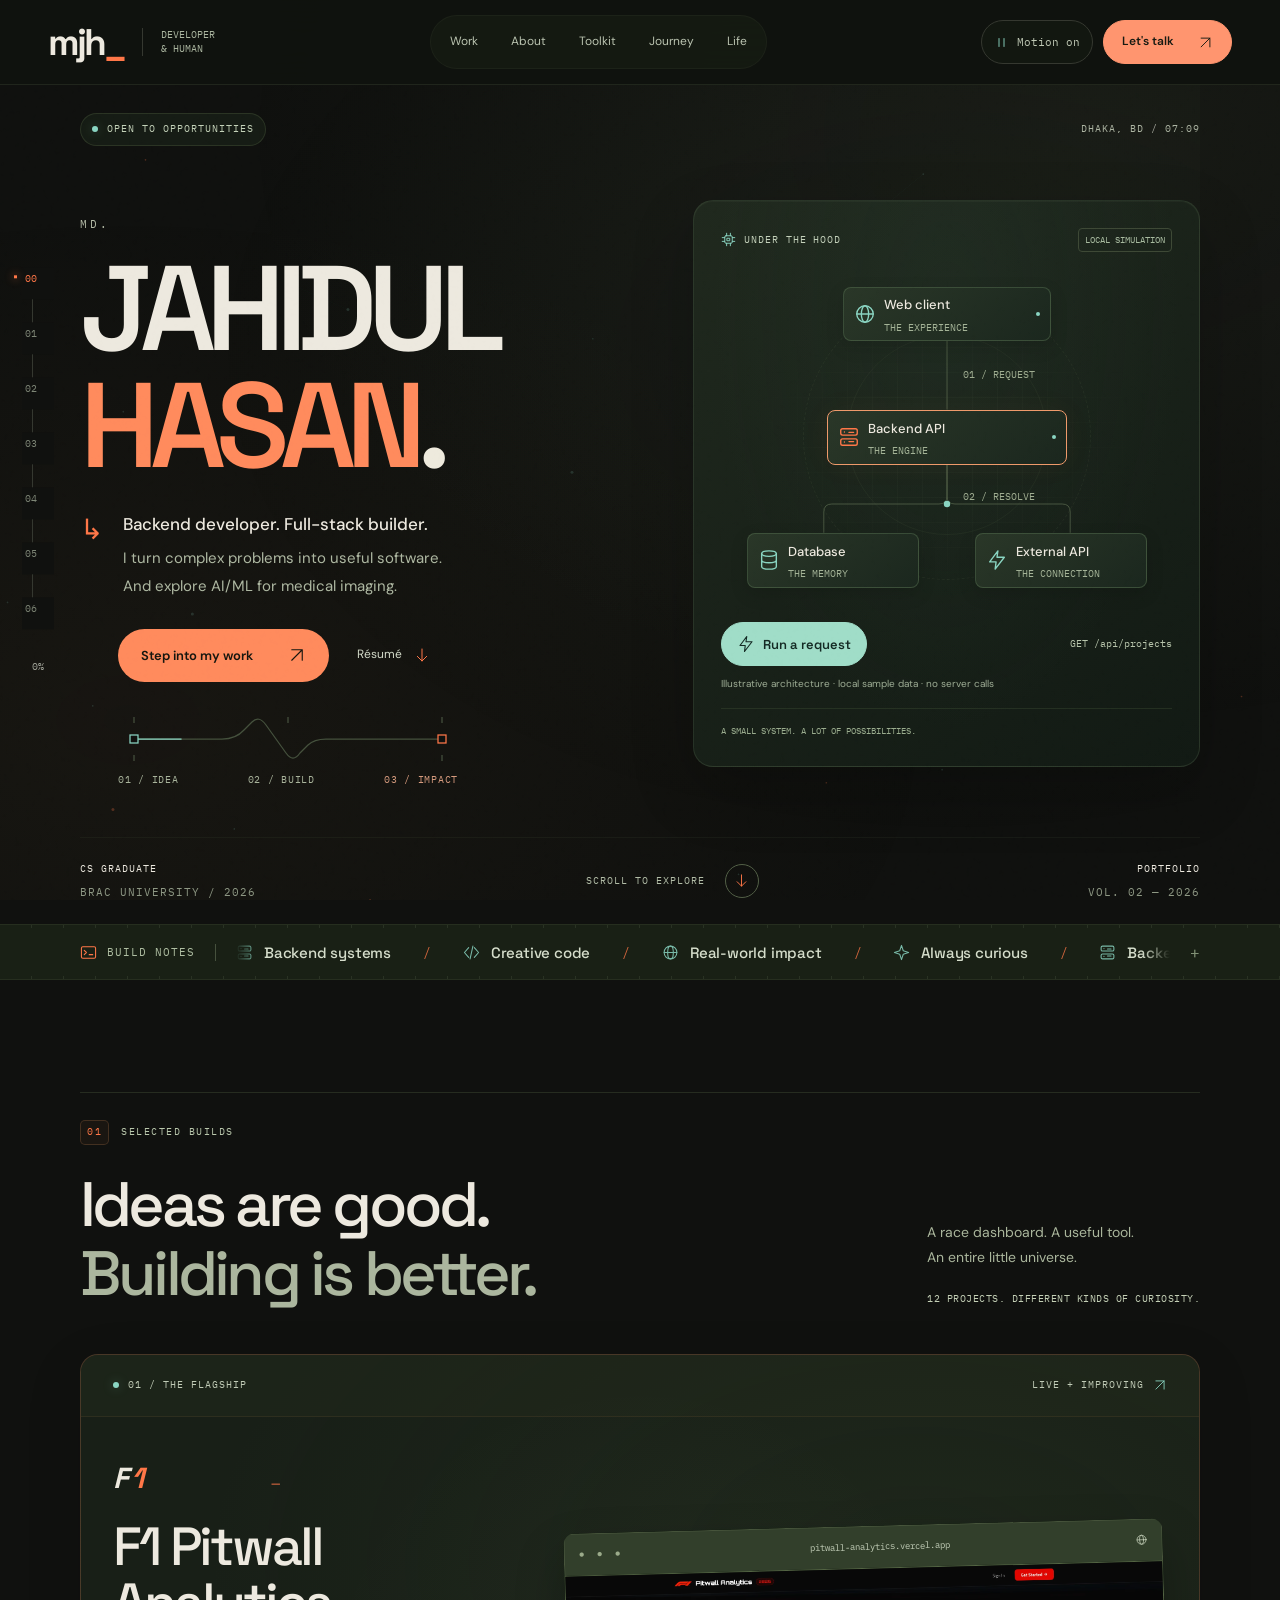
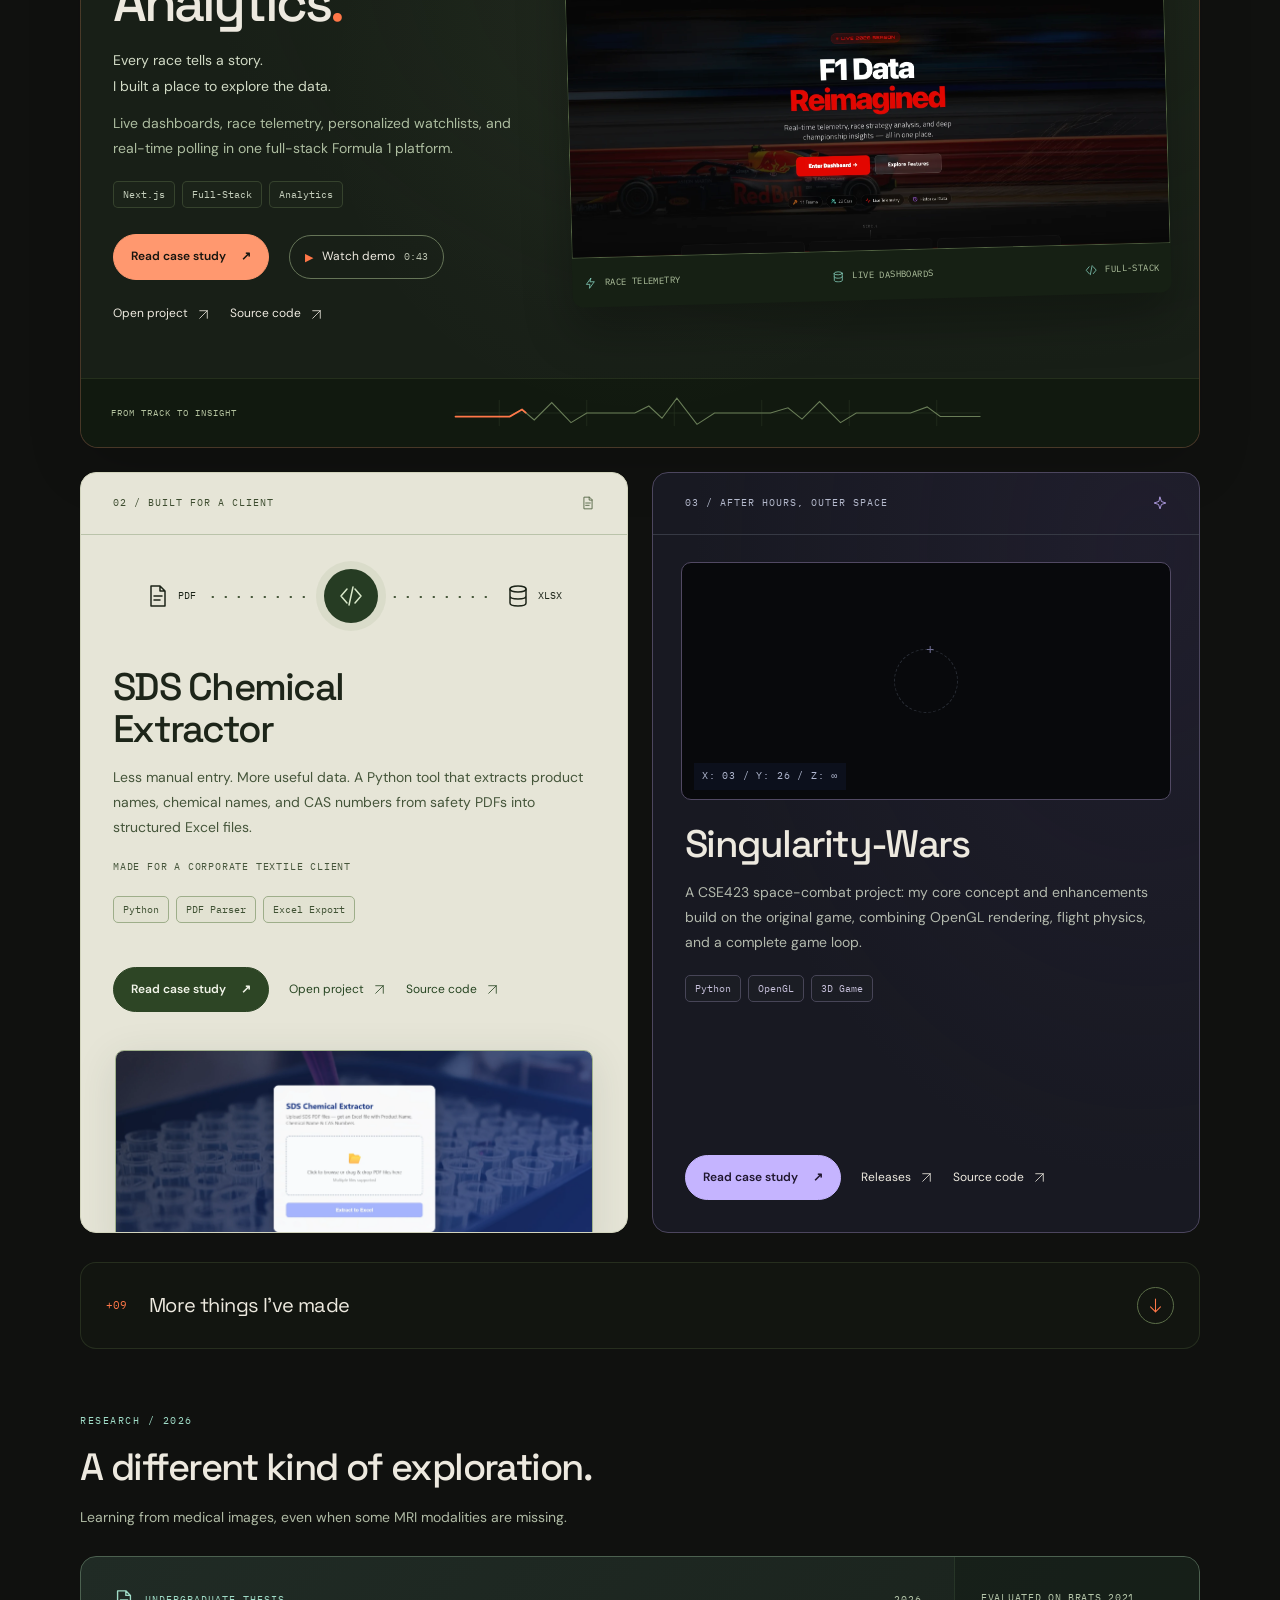
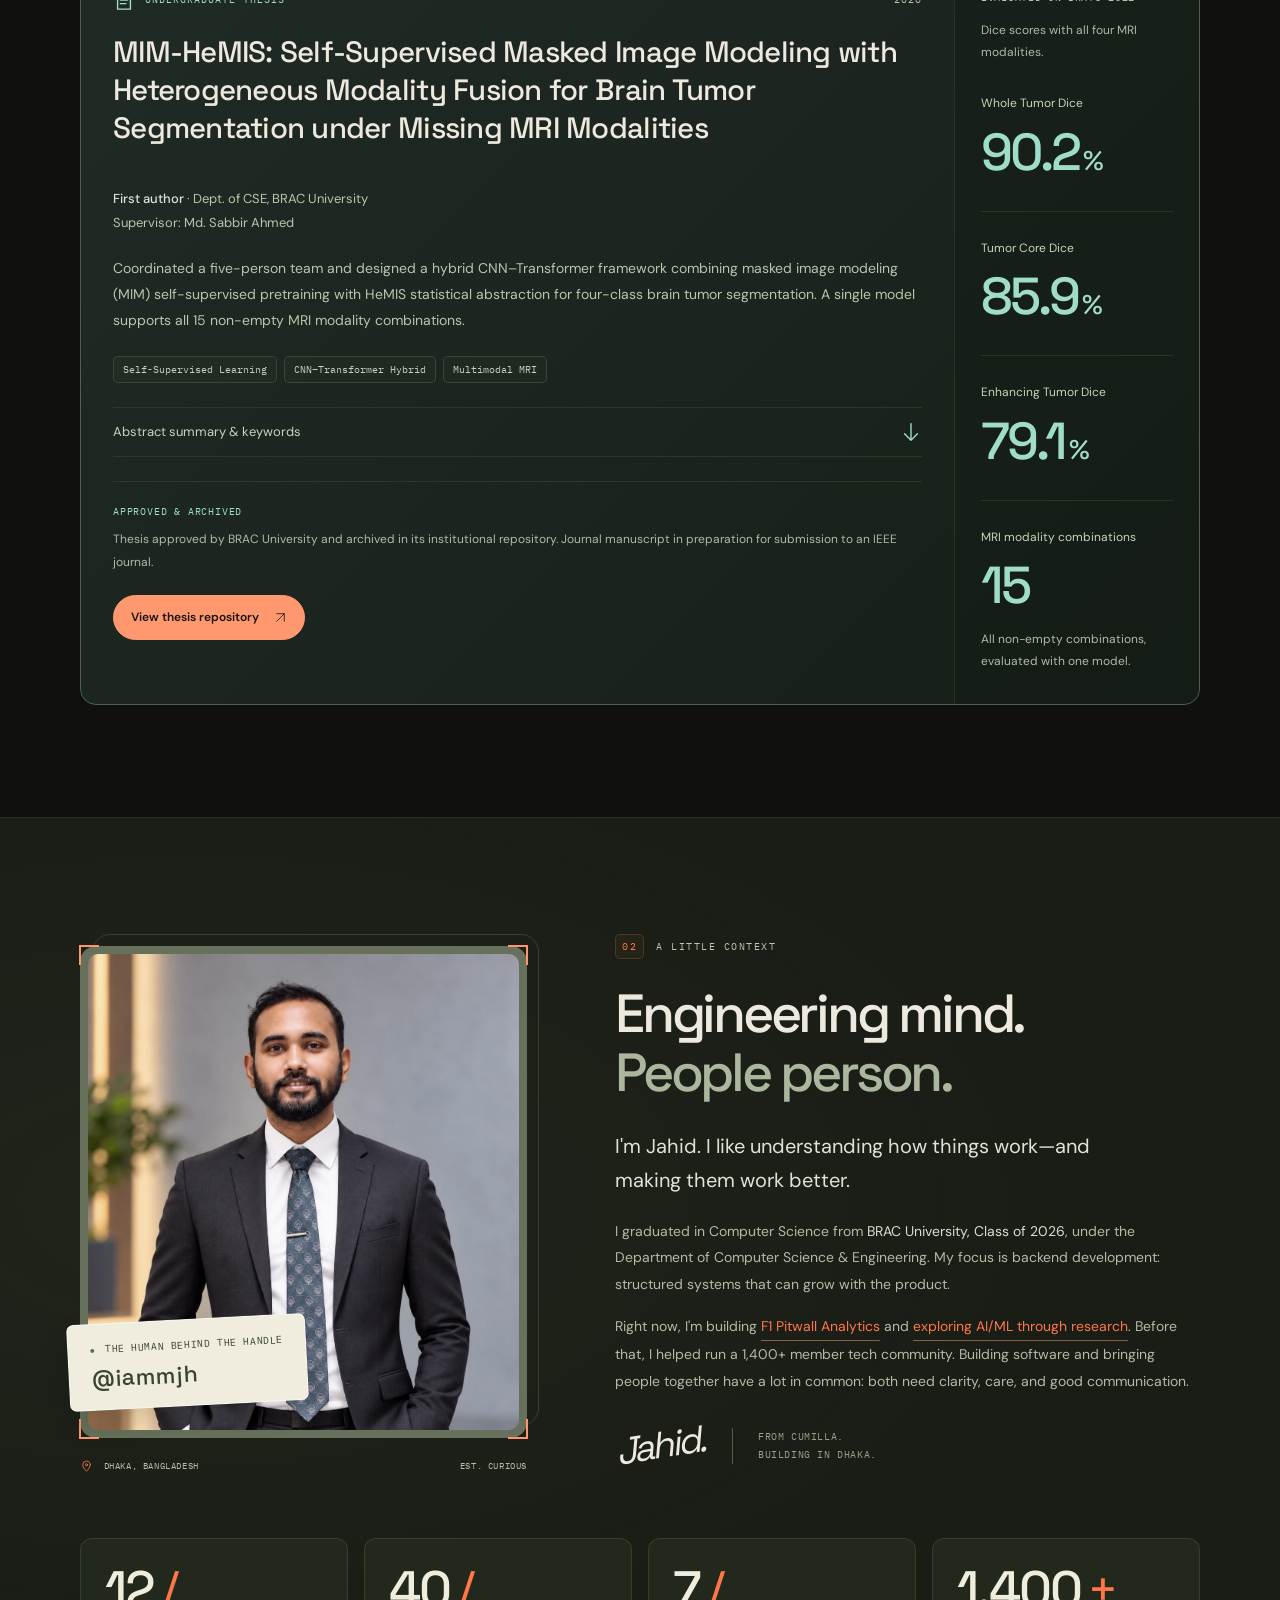
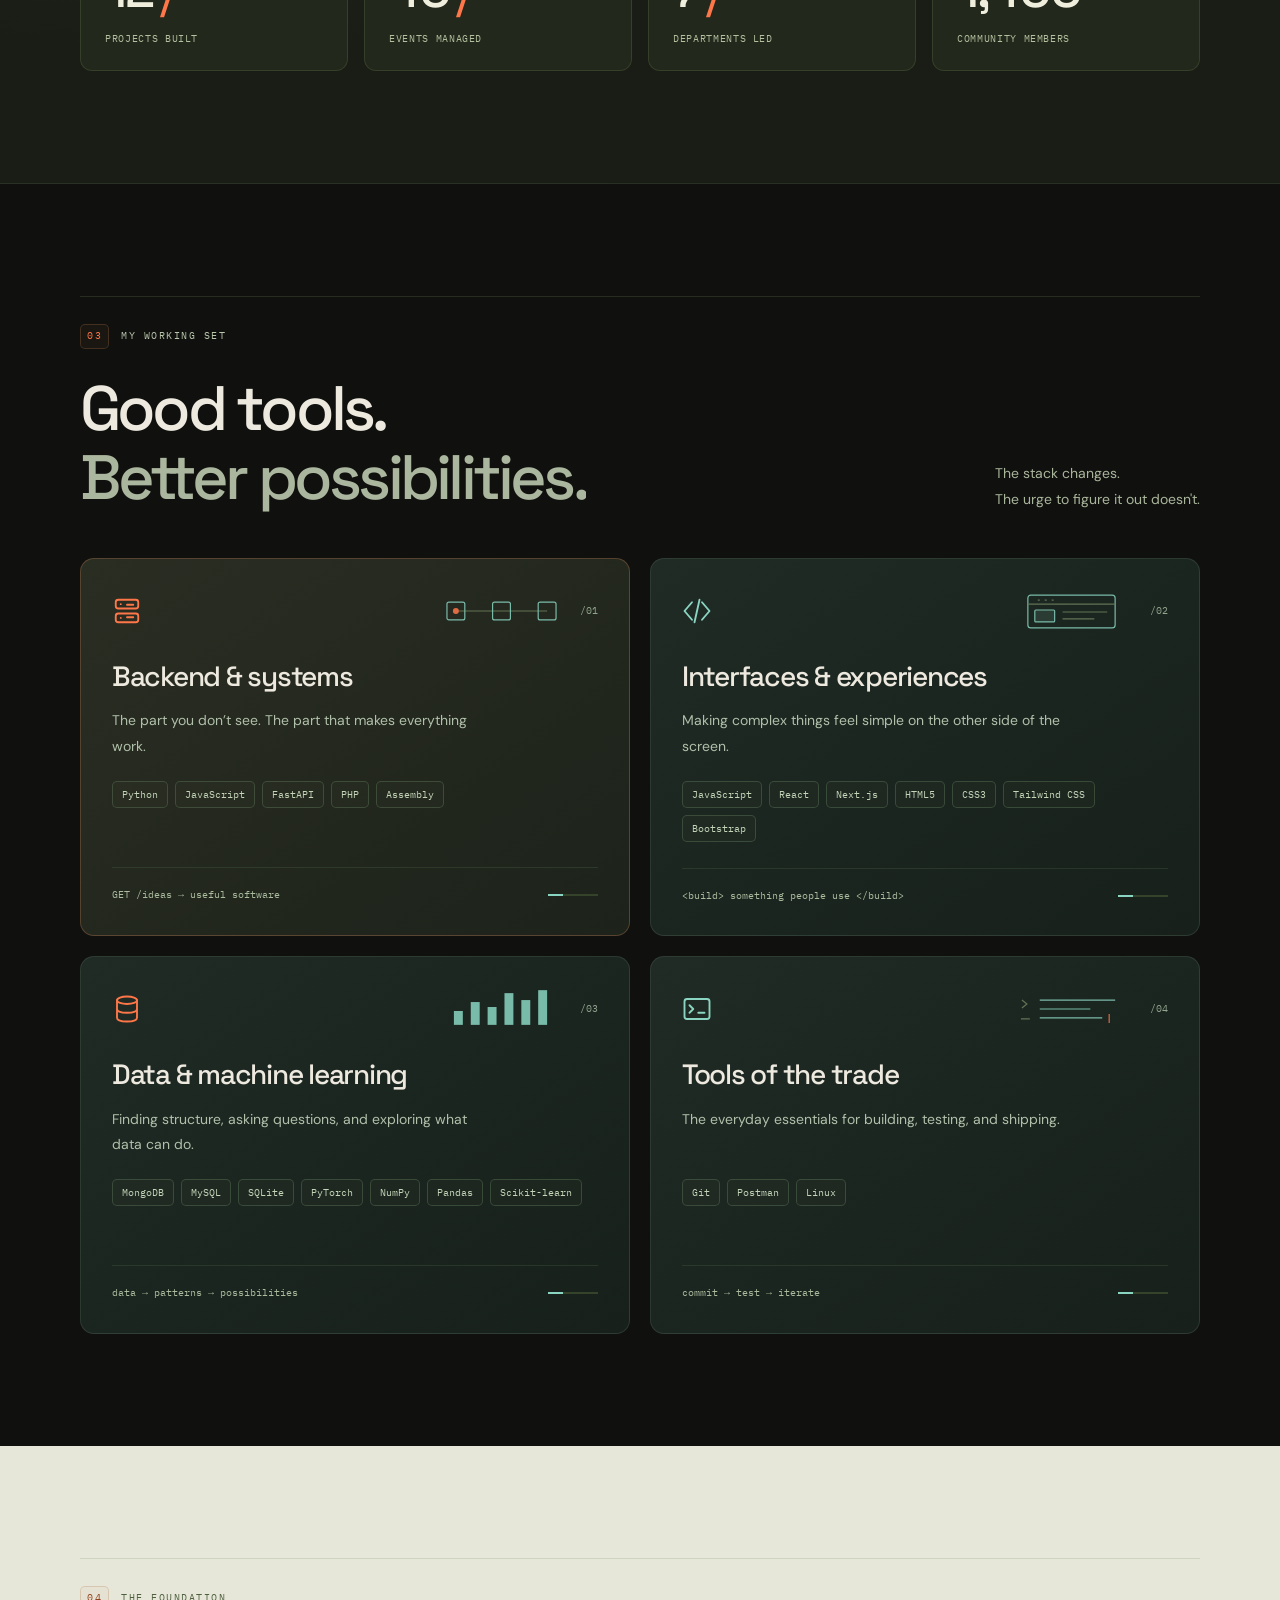
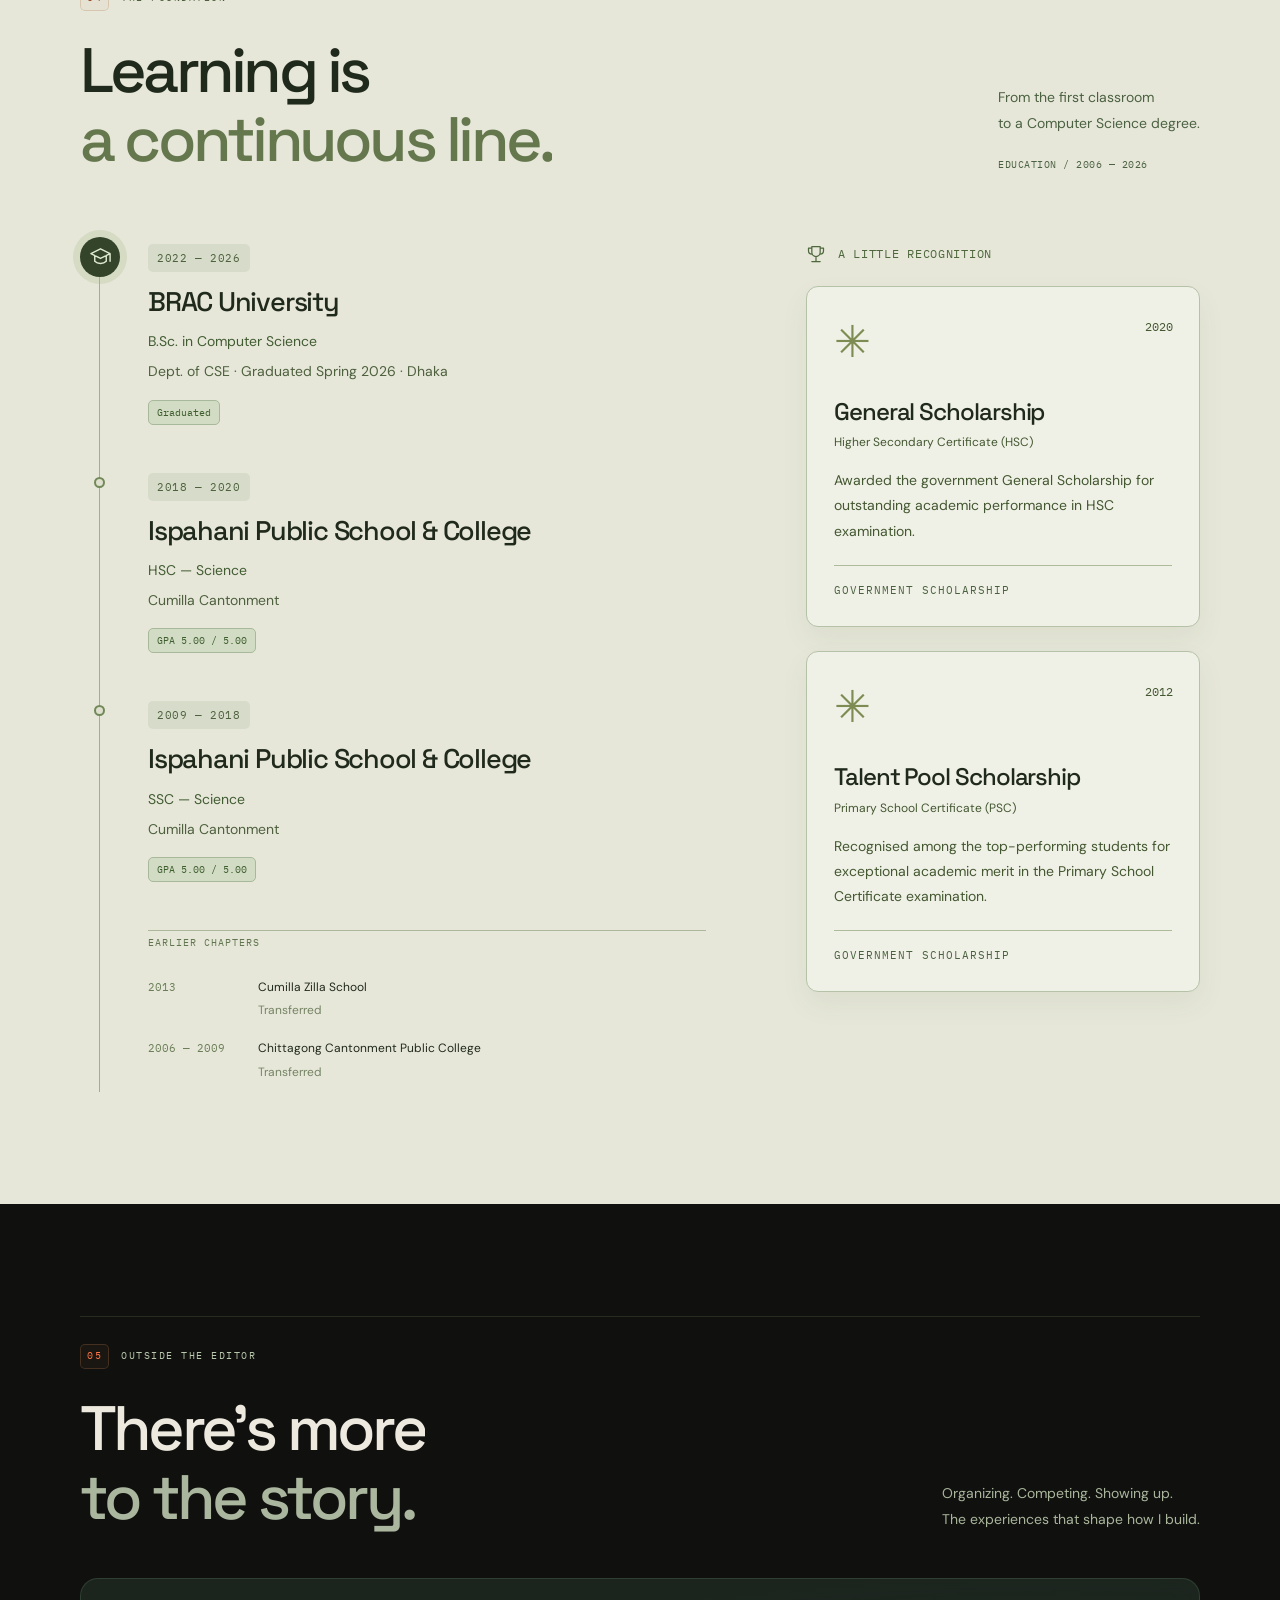
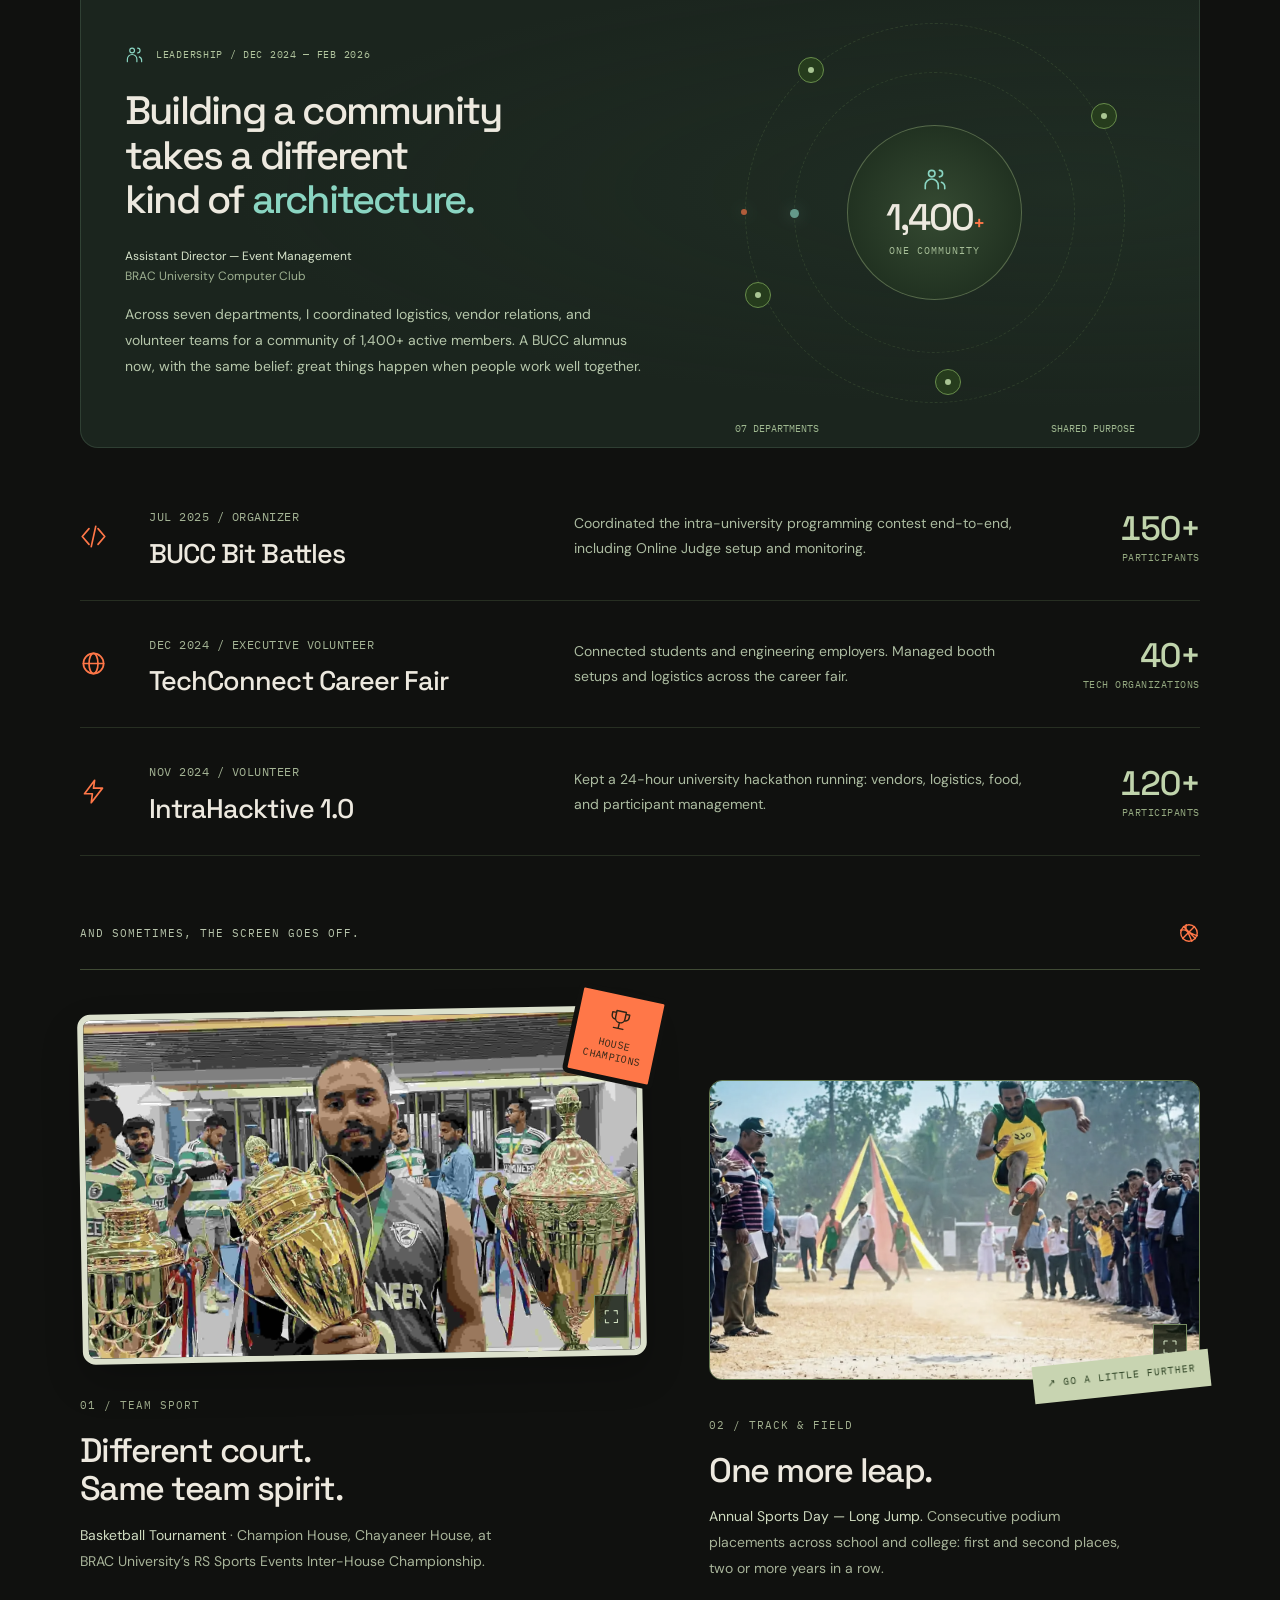
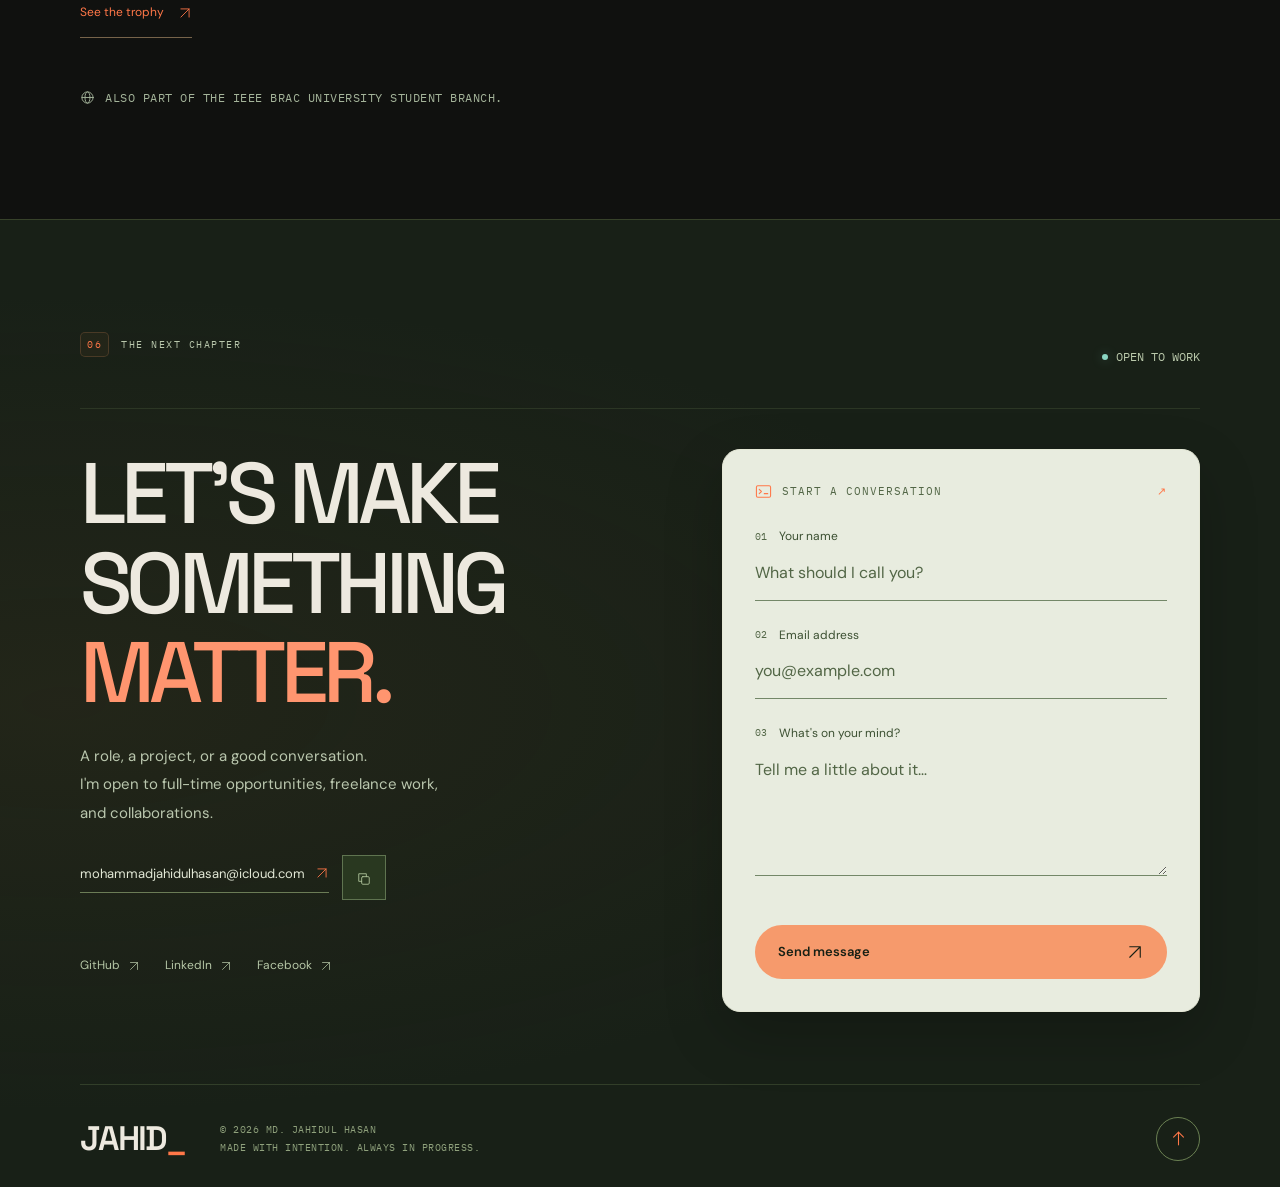
==== commit bc0b581b: "Update project metadata and descriptions for F1 Pitwall Analytics, SDS Chemical Extractor, and Singu" ====
--- a/index.html
+++ b/index.html
@@ -6,14 +6,14 @@
   <meta name="google-site-verification" content="q9c3Bb6OedeqilD11PNTs4IgS_AJhRVNldypH9ippzw" />
   <meta name="robots" content="index,follow"><meta name="theme-color" content="#10110f">
   <!-- SEO: description, page title, and canonical URL -->
-  <meta name="description" content="Md. Jahidul Hasan. Backend developer, full-stack builder, and community leader based in Dhaka, Bangladesh.">
-  <title>Md. Jahidul Hasan — Developer. Builder. Human.</title>
+  <meta name="description" content="Md. Jahidul Hasan is a backend and full-stack developer in Dhaka, Bangladesh. Explore web projects and AI/ML research in medical image segmentation.">
+  <title>Md. Jahidul Hasan | Backend &amp; Full-Stack Developer</title>
   <link rel="canonical" href="https://iammjh.github.io/">
   <!-- Open Graph: social sharing previews -->
   <meta property="og:type" content="website">
   <meta property="og:site_name" content="Md. Jahidul Hasan">
-  <meta property="og:title" content="Md. Jahidul Hasan — Developer. Builder. Human.">
-  <meta property="og:description" content="Backend systems, full-stack projects, and the people and experiences behind the code. Based in Dhaka, Bangladesh.">
+  <meta property="og:title" content="Md. Jahidul Hasan | Backend &amp; Full-Stack Developer">
+  <meta property="og:description" content="Md. Jahidul Hasan is a backend and full-stack developer in Dhaka, Bangladesh. Explore web projects and AI/ML research in medical image segmentation.">
   <meta property="og:url" content="https://iammjh.github.io/">
   <meta property="og:image" content="https://iammjh.github.io/assets/social-card.png?v=2">
   <meta property="og:image:type" content="image/png">
@@ -22,13 +22,97 @@
   <meta property="og:image:alt" content="Portrait of Md. Jahidul Hasan, backend developer and full-stack builder based in Dhaka, Bangladesh.">
   <!-- Twitter card metadata -->
   <meta name="twitter:card" content="summary_large_image">
-  <meta name="twitter:title" content="Md. Jahidul Hasan — Developer. Builder. Human.">
-  <meta name="twitter:description" content="Backend systems, full-stack projects, and the people and experiences behind the code.">
+  <meta name="twitter:title" content="Md. Jahidul Hasan | Backend &amp; Full-Stack Developer">
+  <meta name="twitter:description" content="Md. Jahidul Hasan is a backend and full-stack developer in Dhaka, Bangladesh. Explore web projects and AI/ML research in medical image segmentation.">
   <meta name="twitter:image" content="https://iammjh.github.io/assets/social-card.png?v=2">
   <meta name="twitter:image:alt" content="Portrait of Md. Jahidul Hasan, backend developer and full-stack builder based in Dhaka, Bangladesh.">
-  <!-- Structured data: Schema.org person profile -->
+  <!-- Structured data: website, personal profile, and undergraduate thesis -->
   <script type="application/ld+json">
-  {"@context":"https://schema.org","@type":"Person","@id":"https://iammjh.github.io/#person","name":"Md. Jahidul Hasan","url":"https://iammjh.github.io/","image":"https://iammjh.github.io/assets/Mohammad_Jahid.webp","jobTitle":"Backend developer and full-stack builder","alumniOf":{"@type":"CollegeOrUniversity","name":"BRAC University"},"homeLocation":{"@type":"Place","name":"Dhaka, Bangladesh"},"sameAs":["https://github.com/iammjh","https://www.linkedin.com/in/iammjh","https://www.facebook.com/iammjh.io"]}
+  {
+    "@context": "https://schema.org",
+    "@graph": [
+      {
+        "@type": "WebSite",
+        "@id": "https://iammjh.github.io/#website",
+        "url": "https://iammjh.github.io/",
+        "name": "Md. Jahidul Hasan",
+        "alternateName": "iammjh",
+        "inLanguage": "en",
+        "publisher": {
+          "@id": "https://iammjh.github.io/#person"
+        }
+      },
+      {
+        "@type": "ProfilePage",
+        "@id": "https://iammjh.github.io/#webpage",
+        "url": "https://iammjh.github.io/",
+        "name": "Md. Jahidul Hasan | Backend & Full-Stack Developer",
+        "description": "Md. Jahidul Hasan is a backend and full-stack developer in Dhaka, Bangladesh. Explore web projects and AI/ML research in medical image segmentation.",
+        "inLanguage": "en",
+        "dateModified": "2026-10-18T00:16:58+06:00",
+        "isPartOf": {
+          "@id": "https://iammjh.github.io/#website"
+        },
+        "mainEntity": {
+          "@id": "https://iammjh.github.io/#person"
+        },
+        "mentions": {
+          "@id": "https://hdl.handle.net/10361/29831"
+        }
+      },
+      {
+        "@type": "Person",
+        "@id": "https://iammjh.github.io/#person",
+        "name": "Md. Jahidul Hasan",
+        "alternateName": "iammjh",
+        "url": "https://iammjh.github.io/",
+        "image": "https://iammjh.github.io/assets/Mohammad_Jahid.webp",
+        "jobTitle": "Backend and full-stack developer",
+        "description": "Backend and full-stack developer based in Dhaka, Bangladesh, with AI/ML research experience in medical image segmentation.",
+        "alumniOf": {
+          "@type": "CollegeOrUniversity",
+          "name": "BRAC University"
+        },
+        "homeLocation": {
+          "@type": "Place",
+          "name": "Dhaka, Bangladesh"
+        },
+        "sameAs": [
+          "https://github.com/iammjh",
+          "https://www.linkedin.com/in/iammjh",
+          "https://www.facebook.com/iammjh.io"
+        ]
+      },
+      {
+        "@type": "Thesis",
+        "@id": "https://hdl.handle.net/10361/29831",
+        "url": "https://hdl.handle.net/10361/29831",
+        "name": "MIM-HeMIS: Self-Supervised Masked Image Modeling with Heterogeneous Modality Fusion for Brain Tumor Segmentation under Missing MRI Modalities",
+        "author": {
+          "@id": "https://iammjh.github.io/#person"
+        },
+        "inSupportOf": "B.Sc. in Computer Science, BRAC University",
+        "inLanguage": "en",
+        "abstract": "MIM-HeMIS combines self-supervised masked image modeling with a hybrid CNN–Transformer architecture and HeMIS statistical abstraction for brain tumor segmentation when MRI modalities are missing. Pretrained on BraTS 2021 and fine-tuned for four-class segmentation, one model handles all 15 non-empty combinations of four MRI modalities. Evaluation on BraTS 2021 achieved Dice scores of 90.2% for Whole Tumor, 85.9% for Tumor Core, and 79.1% for Enhancing Tumor with all four modalities available. When modalities are missing, HeMIS variance captures feature disagreement across available inputs, offering information about potentially less reliable predictions. This variance has not been calibrated as a clinical confidence score.",
+        "creativeWorkStatus": "Undergraduate thesis approved and archived; journal manuscript in preparation for submission to an IEEE journal.",
+        "creditText": "First author: Md. Jahidul Hasan. Supervisor: Md. Sabbir Ahmed. Five-person research team.",
+        "keywords": [
+          "Image modeling",
+          "Magnetic resonance imaging",
+          "HeMIS",
+          "CNN-Transformer hybrid",
+          "Deep learning",
+          "Machine learning",
+          "Vision transformers",
+          "BraTS 2021",
+          "Multimodal MRI",
+          "Medical image analysis",
+          "HeMIS variance analysis",
+          "3D segmentation"
+        ]
+      }
+    ]
+  }
   </script>
   <!-- Favicons and web app manifest -->
   <link rel="icon" href="/favicon_io/favicon.ico?v=mjh-1" sizes="any">
@@ -78,7 +162,7 @@
     <!-- Introduction, work link, and resume download -->
     <div class="hero-identity">
       <h1 aria-label="Md. Jahidul Hasan"><span class="name-prefix">Md.</span> <span class="name-line"><span class="name-word">JAHIDUL</span></span> <span class="name-line surname"><span class="name-word">HASAN<span class="name-period">.</span></span></span></h1>
-      <div class="hero-description"><span class="intro-bracket" aria-hidden="true">↳</span><div><p class="role-line">Backend developer. Full-stack builder.</p><p>I turn complex problems into useful software.<br> And bring a little curiosity to everything else.</p></div></div>
+      <div class="hero-description"><span class="intro-bracket" aria-hidden="true">↳</span><div><p class="role-line">Backend developer. Full-stack builder.</p><p>I turn complex problems into useful software.<br> And explore AI/ML for medical imaging.</p></div></div>
       <div class="hero-actions"><a href="#work" class="button button-orange magnetic">Step into my work <svg class="icon " width="24" height="24" aria-hidden="true"><use href="#i-arrow"></use></svg></a><a href="assets/md_jahidul_hasan_resume.pdf" download class="resume-link">Résumé <svg class="icon " width="24" height="24" aria-hidden="true"><use href="#i-down"></use></svg></a></div>
       <div class="hero-signal" aria-hidden="true">
         <svg viewBox="0 0 340 54" fill="none"><path class="signal-track" d="M16 27H104Q118 27 126 18L134 10Q141 3 148 13L168 41Q175 51 182 41L190 33Q196 27 208 27H324" pathLength="100"/><path class="signal-flow" d="M16 27H104Q118 27 126 18L134 10Q141 3 148 13L168 41Q175 51 182 41L190 33Q196 27 208 27H324" pathLength="100"/><rect class="signal-node" x="12" y="23" width="8" height="8"/><rect class="signal-node signal-destination" x="320" y="23" width="8" height="8"/><path class="signal-tick" d="M16 5V11M16 43V49M170 5V11M324 5V11M324 43V49"/></svg>
@@ -164,7 +248,55 @@
 </div>
 <!-- Project archive and category filters -->
 <details class="project-archive reveal" id="project-archive"><summary><span><span class="mono archive-index">+09</span> More things I've made</span><span class="archive-expand"><svg class="icon " width="24" height="24" aria-hidden="true"><use href="#i-down"></use></svg></span></summary><div class="archive-content"><div class="archive-toolbar"><div class="project-filters" role="group" aria-label="Filter other projects"><button type="button" data-project-filter="all" aria-pressed="true">All builds</button><button type="button" data-project-filter="web" aria-pressed="false">Web</button><button type="button" data-project-filter="tools" aria-pressed="false">Tools</button><button type="button" data-project-filter="experiments" aria-pressed="false">Experiments</button></div><span class="mono" id="project-count" role="status">9 projects</span></div><div class="archive-list">
-<article class="archive-row" data-project data-project-record data-category="web"><img src="assets/tripbloom.webp" alt="TripBloom preview" loading="lazy" width="1919" height="889" decoding="async"><div class="archive-title"><h3>TripBloom</h3><p>Travel planning web app with interactive UI, smart destination routing, and a clean UX built entirely with vanilla JavaScript.</p><div class="tags"><span>JavaScript</span><span>HTML/CSS</span><span>Web</span></div></div><div class="project-links"><a href="https://github.com/iammjh/TripBloom" target="_blank" rel="noopener noreferrer">Source code<svg class="icon " width="24" height="24" aria-hidden="true"><use href="#i-arrow"></use></svg></a><a href="https://tripbloom.vercel.app/" target="_blank" rel="noopener noreferrer">Open project<svg class="icon " width="24" height="24" aria-hidden="true"><use href="#i-arrow"></use></svg></a></div></article><article class="archive-row" data-project data-project-record data-category="web experiments"><img src="assets/cars.webp" alt="Cars preview" loading="lazy" width="1919" height="871" decoding="async"><div class="archive-title"><h3>Cars</h3><p>Interactive car visualizations and smooth WebGL animations — dynamic lighting, responsive renders, and immersive motion design.</p><div class="tags"><span>JavaScript</span><span>WebGL</span><span>Animation</span></div></div><div class="project-links"><a href="https://iammjh.github.io/cars/" target="_blank" rel="noopener noreferrer">Open project<svg class="icon " width="24" height="24" aria-hidden="true"><use href="#i-arrow"></use></svg></a><a href="https://github.com/iammjh/cars" target="_blank" rel="noopener noreferrer">Source code<svg class="icon " width="24" height="24" aria-hidden="true"><use href="#i-arrow"></use></svg></a></div></article><article class="archive-row" data-project data-project-record data-category="web experiments"><img src="assets/3d-particles.webp" alt="3D Particles preview" loading="lazy" width="2752" height="1536" decoding="async"><div class="archive-title"><h3>3D Particles</h3><p>Interactive 3D particle effects with real-time mouse interaction, depth simulation, and live WebGL rendering directly in the browser.</p><div class="tags"><span>JavaScript</span><span>WebGL</span><span>Canvas</span></div></div><div class="project-links"><a href="https://iammjh.github.io/3d-particles/" target="_blank" rel="noopener noreferrer">Open project<svg class="icon " width="24" height="24" aria-hidden="true"><use href="#i-arrow"></use></svg></a><a href="https://github.com/iammjh/3d-particles" target="_blank" rel="noopener noreferrer">Source code<svg class="icon " width="24" height="24" aria-hidden="true"><use href="#i-arrow"></use></svg></a></div></article><article class="archive-row" data-project data-project-record data-category="experiments"><img src="assets/tic-tac-toe.webp" alt="Tic-Tac-Toe AI preview" loading="lazy" width="932" height="534" decoding="async"><div class="archive-title"><h3>Tic-Tac-Toe AI</h3><p>AI-powered Tic-Tac-Toe with an unbeatable Minimax algorithm opponent. Smooth Pygame GUI with difficulty scaling and win detection.</p><div class="tags"><span>Python</span><span>Pygame</span><span>Minimax AI</span></div></div><div class="project-links"><a href="https://github.com/iammjh/Tic-Tac-Toe" target="_blank" rel="noopener noreferrer">Source code<svg class="icon " width="24" height="24" aria-hidden="true"><use href="#i-arrow"></use></svg></a></div></article><article class="archive-row" data-project data-project-record data-category="web tools"><img src="assets/weather.webp" alt="Weather Forecast preview" loading="lazy" width="1483" height="833" decoding="async"><div class="archive-title"><h3>Weather Forecast</h3><p>Real-time weather app using a live weather API — location detection, dynamic UI themes based on weather conditions, and a 5-day forecast.</p><div class="tags"><span>JavaScript</span><span>REST API</span><span>Geolocation</span></div></div><div class="project-links"><a href="https://iammjh.github.io/Weather-Forecast" target="_blank" rel="noopener noreferrer">Open project<svg class="icon " width="24" height="24" aria-hidden="true"><use href="#i-arrow"></use></svg></a><a href="https://github.com/iammjh/Weather-Forecast" target="_blank" rel="noopener noreferrer">Source code<svg class="icon " width="24" height="24" aria-hidden="true"><use href="#i-arrow"></use></svg></a></div></article><article class="archive-row" data-project data-project-record data-category="web experiments"><img src="assets/snake.webp" alt="Snake Game preview" loading="lazy" width="1898" height="1063" decoding="async"><div class="archive-title"><h3>Snake Game</h3><p>Classic snake on HTML5 Canvas — responsive keyboard controls, increasing difficulty levels, and persistent highscore saving via LocalStorage.</p><div class="tags"><span>JavaScript</span><span>HTML5 Canvas</span><span>Game</span></div></div><div class="project-links"><a href="https://iammjh.github.io/Snake-Game" target="_blank" rel="noopener noreferrer">Open project<svg class="icon " width="24" height="24" aria-hidden="true"><use href="#i-arrow"></use></svg></a><a href="https://github.com/iammjh/Snake-Game" target="_blank" rel="noopener noreferrer">Source code<svg class="icon " width="24" height="24" aria-hidden="true"><use href="#i-arrow"></use></svg></a></div></article><article class="archive-row" data-project data-project-record data-category="web"><img src="assets/banijjo.webp" alt="banijjo preview" loading="lazy" width="1897" height="865" decoding="async"><div class="archive-title"><h3>banijjo</h3><p>Trading-style web app with product listings, dynamic bidding functionality, and a responsive storefront — deployed on Vercel.</p><div class="tags"><span>JavaScript</span><span>Vercel</span><span>E-commerce</span></div></div><div class="project-links"><a href="https://banijjo471.vercel.app" target="_blank" rel="noopener noreferrer">Open project<svg class="icon " width="24" height="24" aria-hidden="true"><use href="#i-arrow"></use></svg></a><a href="https://github.com/iammjh/banijjo" target="_blank" rel="noopener noreferrer">Source code<svg class="icon " width="24" height="24" aria-hidden="true"><use href="#i-arrow"></use></svg></a></div></article><article class="archive-row" data-project data-project-record data-category="web tools"><img src="assets/pcb.webp" alt="PCB Website preview" loading="lazy" width="752" height="564" decoding="async"><div class="archive-title"><h3>PCB Website</h3><p>PHP-powered company website with server-side rendering, dynamic content management, form handling, and MySQL database integration.</p><div class="tags"><span>PHP</span><span>MySQL</span><span>Server-side</span></div></div><div class="project-links"><a href="https://github.com/iammjh/PCB-WEBSITE" target="_blank" rel="noopener noreferrer">Source code<svg class="icon " width="24" height="24" aria-hidden="true"><use href="#i-arrow"></use></svg></a></div></article><article class="archive-row" data-project data-project-record data-category="tools experiments"><img src="assets/atm.webp" alt="ATM Machine preview" loading="lazy" width="800" height="552" decoding="async"><div class="archive-title"><h3>ATM Machine</h3><p>Full ATM simulation in x86 Assembly — PIN verification, balance inquiry, deposits, and withdrawals handled at the hardware instruction level.</p><div class="tags"><span>Assembly</span><span>x86</span><span>Low-level</span></div></div><div class="project-links"><a href="https://github.com/iammjh/ATM-Machine" target="_blank" rel="noopener noreferrer">Source code<svg class="icon " width="24" height="24" aria-hidden="true"><use href="#i-arrow"></use></svg></a></div></article></div></div></details></section>
+<article class="archive-row" data-project data-project-record data-category="web"><img src="assets/tripbloom.webp" alt="TripBloom preview" loading="lazy" width="1919" height="889" decoding="async"><div class="archive-title"><h3>TripBloom</h3><p>Travel planning web app with interactive UI, smart destination routing, and a clean UX built entirely with vanilla JavaScript.</p><div class="tags"><span>JavaScript</span><span>HTML/CSS</span><span>Web</span></div></div><div class="project-links"><a href="https://github.com/iammjh/TripBloom" target="_blank" rel="noopener noreferrer">Source code<svg class="icon " width="24" height="24" aria-hidden="true"><use href="#i-arrow"></use></svg></a><a href="https://tripbloom.vercel.app/" target="_blank" rel="noopener noreferrer">Open project<svg class="icon " width="24" height="24" aria-hidden="true"><use href="#i-arrow"></use></svg></a></div></article><article class="archive-row" data-project data-project-record data-category="web experiments"><img src="assets/cars.webp" alt="Cars preview" loading="lazy" width="1919" height="871" decoding="async"><div class="archive-title"><h3>Cars</h3><p>Interactive car visualizations and smooth WebGL animations — dynamic lighting, responsive renders, and immersive motion design.</p><div class="tags"><span>JavaScript</span><span>WebGL</span><span>Animation</span></div></div><div class="project-links"><a href="https://iammjh.github.io/cars/" target="_blank" rel="noopener noreferrer">Open project<svg class="icon " width="24" height="24" aria-hidden="true"><use href="#i-arrow"></use></svg></a><a href="https://github.com/iammjh/cars" target="_blank" rel="noopener noreferrer">Source code<svg class="icon " width="24" height="24" aria-hidden="true"><use href="#i-arrow"></use></svg></a></div></article><article class="archive-row" data-project data-project-record data-category="web experiments"><img src="assets/3d-particles.webp" alt="3D Particles preview" loading="lazy" width="2752" height="1536" decoding="async"><div class="archive-title"><h3>3D Particles</h3><p>Interactive 3D particle effects with real-time mouse interaction, depth simulation, and live WebGL rendering directly in the browser.</p><div class="tags"><span>JavaScript</span><span>WebGL</span><span>Canvas</span></div></div><div class="project-links"><a href="https://iammjh.github.io/3d-particles/" target="_blank" rel="noopener noreferrer">Open project<svg class="icon " width="24" height="24" aria-hidden="true"><use href="#i-arrow"></use></svg></a><a href="https://github.com/iammjh/3d-particles" target="_blank" rel="noopener noreferrer">Source code<svg class="icon " width="24" height="24" aria-hidden="true"><use href="#i-arrow"></use></svg></a></div></article><article class="archive-row" data-project data-project-record data-category="experiments"><img src="assets/tic-tac-toe.webp" alt="Tic-Tac-Toe AI preview" loading="lazy" width="932" height="534" decoding="async"><div class="archive-title"><h3>Tic-Tac-Toe AI</h3><p>AI-powered Tic-Tac-Toe with an unbeatable Minimax algorithm opponent. Smooth Pygame GUI with difficulty scaling and win detection.</p><div class="tags"><span>Python</span><span>Pygame</span><span>Minimax AI</span></div></div><div class="project-links"><a href="https://github.com/iammjh/Tic-Tac-Toe" target="_blank" rel="noopener noreferrer">Source code<svg class="icon " width="24" height="24" aria-hidden="true"><use href="#i-arrow"></use></svg></a></div></article><article class="archive-row" data-project data-project-record data-category="web tools"><img src="assets/weather.webp" alt="Weather Forecast preview" loading="lazy" width="1483" height="833" decoding="async"><div class="archive-title"><h3>Weather Forecast</h3><p>Real-time weather app using a live weather API — location detection, dynamic UI themes based on weather conditions, and a 5-day forecast.</p><div class="tags"><span>JavaScript</span><span>REST API</span><span>Geolocation</span></div></div><div class="project-links"><a href="https://iammjh.github.io/Weather-Forecast" target="_blank" rel="noopener noreferrer">Open project<svg class="icon " width="24" height="24" aria-hidden="true"><use href="#i-arrow"></use></svg></a><a href="https://github.com/iammjh/Weather-Forecast" target="_blank" rel="noopener noreferrer">Source code<svg class="icon " width="24" height="24" aria-hidden="true"><use href="#i-arrow"></use></svg></a></div></article><article class="archive-row" data-project data-project-record data-category="web experiments"><img src="assets/snake.webp" alt="Snake Game preview" loading="lazy" width="1898" height="1063" decoding="async"><div class="archive-title"><h3>Snake Game</h3><p>Classic snake on HTML5 Canvas — responsive keyboard controls, increasing difficulty levels, and persistent highscore saving via LocalStorage.</p><div class="tags"><span>JavaScript</span><span>HTML5 Canvas</span><span>Game</span></div></div><div class="project-links"><a href="https://iammjh.github.io/Snake-Game" target="_blank" rel="noopener noreferrer">Open project<svg class="icon " width="24" height="24" aria-hidden="true"><use href="#i-arrow"></use></svg></a><a href="https://github.com/iammjh/Snake-Game" target="_blank" rel="noopener noreferrer">Source code<svg class="icon " width="24" height="24" aria-hidden="true"><use href="#i-arrow"></use></svg></a></div></article><article class="archive-row" data-project data-project-record data-category="web"><img src="assets/banijjo.webp" alt="banijjo preview" loading="lazy" width="1897" height="865" decoding="async"><div class="archive-title"><h3>banijjo</h3><p>Trading-style web app with product listings, dynamic bidding functionality, and a responsive storefront — deployed on Vercel.</p><div class="tags"><span>JavaScript</span><span>Vercel</span><span>E-commerce</span></div></div><div class="project-links"><a href="https://banijjo471.vercel.app" target="_blank" rel="noopener noreferrer">Open project<svg class="icon " width="24" height="24" aria-hidden="true"><use href="#i-arrow"></use></svg></a><a href="https://github.com/iammjh/banijjo" target="_blank" rel="noopener noreferrer">Source code<svg class="icon " width="24" height="24" aria-hidden="true"><use href="#i-arrow"></use></svg></a></div></article><article class="archive-row" data-project data-project-record data-category="web tools"><img src="assets/pcb.webp" alt="PCB Website preview" loading="lazy" width="752" height="564" decoding="async"><div class="archive-title"><h3>PCB Website</h3><p>PHP-powered company website with server-side rendering, dynamic content management, form handling, and MySQL database integration.</p><div class="tags"><span>PHP</span><span>MySQL</span><span>Server-side</span></div></div><div class="project-links"><a href="https://github.com/iammjh/PCB-WEBSITE" target="_blank" rel="noopener noreferrer">Source code<svg class="icon " width="24" height="24" aria-hidden="true"><use href="#i-arrow"></use></svg></a></div></article><article class="archive-row" data-project data-project-record data-category="tools experiments"><img src="assets/atm.webp" alt="ATM Machine preview" loading="lazy" width="800" height="552" decoding="async"><div class="archive-title"><h3>ATM Machine</h3><p>Full ATM simulation in x86 Assembly — PIN verification, balance inquiry, deposits, and withdrawals handled at the hardware instruction level.</p><div class="tags"><span>Assembly</span><span>x86</span><span>Low-level</span></div></div><div class="project-links"><a href="https://github.com/iammjh/ATM-Machine" target="_blank" rel="noopener noreferrer">Source code<svg class="icon " width="24" height="24" aria-hidden="true"><use href="#i-arrow"></use></svg></a></div></article></div></div></details>
+<!-- Research: undergraduate thesis, résumé details, and abstract summary -->
+<section class="research-section" id="research" aria-labelledby="research-heading">
+  <div class="research-heading reveal"><p class="eyebrow">RESEARCH / 2026</p><h3 id="research-heading">A different kind of exploration.</h3><p>Learning from medical images, even when some MRI modalities are missing.</p></div>
+  <article class="research-paper reveal" aria-labelledby="research-title">
+    <div class="research-copy">
+      <p class="research-type mono"><svg class="icon" width="20" height="20" aria-hidden="true"><use href="#i-file"></use></svg> UNDERGRADUATE THESIS <span>2026</span></p>
+      <h4 id="research-title">MIM-HeMIS: Self-Supervised Masked Image Modeling with Heterogeneous Modality Fusion for Brain Tumor Segmentation under Missing MRI Modalities</h4>
+      <p class="research-authorship"><strong>First author</strong> · Dept. of CSE, BRAC University<br>Supervisor: Md. Sabbir Ahmed</p>
+      <p class="research-description">Coordinated a five-person team and designed a hybrid CNN–Transformer framework combining masked image modeling (MIM) self-supervised pretraining with HeMIS statistical abstraction for four-class brain tumor segmentation. A single model supports all 15 non-empty MRI modality combinations.</p>
+      <div class="tags"><span>Self-Supervised Learning</span><span>CNN–Transformer Hybrid</span><span>Multimodal MRI</span></div>
+      <details class="research-details">
+        <summary>Abstract summary &amp; keywords <svg class="icon" width="18" height="18" aria-hidden="true"><use href="#i-down"></use></svg></summary>
+        <div class="research-abstract">
+          <p>MIM-HeMIS combines self-supervised masked image modeling with a hybrid CNN–Transformer architecture and HeMIS statistical abstraction for brain tumor segmentation when MRI modalities are missing. Pretrained on BraTS 2021 and fine-tuned for four-class segmentation, one model handles all 15 non-empty combinations of four MRI modalities.</p>
+          <p>Evaluation on BraTS 2021 achieved Dice scores of 90.2% for Whole Tumor, 85.9% for Tumor Core, and 79.1% for Enhancing Tumor with all four modalities available. When modalities are missing, HeMIS variance captures feature disagreement across available inputs, offering information about potentially less reliable predictions. This variance has not been calibrated as a clinical confidence score.</p>
+          <h5>Keywords</h5>
+          <ul class="research-keywords">
+            <li><a href="https://dspace.bracu.ac.bd/search?f.subject=Image%20modeling,equals" target="_blank" rel="noopener noreferrer">Image modeling</a></li>
+            <li><a href="https://dspace.bracu.ac.bd/search?f.subject=Magnetic%20resonance%20imaging,equals" target="_blank" rel="noopener noreferrer">Magnetic resonance imaging</a></li>
+            <li><a href="https://dspace.bracu.ac.bd/search?f.subject=HeMIS,equals" target="_blank" rel="noopener noreferrer">HeMIS</a></li>
+            <li><a href="https://dspace.bracu.ac.bd/search?f.subject=CNN-Transformer%20hybrid,equals" target="_blank" rel="noopener noreferrer">CNN-Transformer hybrid</a></li>
+            <li><a href="https://dspace.bracu.ac.bd/search?f.subject=Deep%20learning,equals" target="_blank" rel="noopener noreferrer">Deep learning</a></li>
+            <li><a href="https://dspace.bracu.ac.bd/search?f.subject=Machine%20learning,equals" target="_blank" rel="noopener noreferrer">Machine learning</a></li>
+            <li><a href="https://dspace.bracu.ac.bd/search?f.subject=Vision%20transformers,equals" target="_blank" rel="noopener noreferrer">Vision transformers</a></li>
+            <li><a href="https://dspace.bracu.ac.bd/search?f.subject=BraTS%202021,equals" target="_blank" rel="noopener noreferrer">BraTS 2021</a></li>
+            <li><a href="https://dspace.bracu.ac.bd/search?f.subject=Multimodal%20MRI,equals" target="_blank" rel="noopener noreferrer">Multimodal MRI</a></li>
+            <li><a href="https://dspace.bracu.ac.bd/search?f.subject=Medical%20image%20analysis,equals" target="_blank" rel="noopener noreferrer">Medical image analysis</a></li>
+            <li><a href="https://dspace.bracu.ac.bd/search?f.subject=HeMIS%20variance%20analysis,equals" target="_blank" rel="noopener noreferrer">HeMIS variance analysis</a></li>
+            <li><a href="https://dspace.bracu.ac.bd/search?f.subject=3D%20segmentation,equals" target="_blank" rel="noopener noreferrer">3D segmentation</a></li>
+          </ul>
+        </div>
+      </details>
+      <p class="research-status"><span class="mono">APPROVED &amp; ARCHIVED</span> Thesis approved by BRAC University and archived in its institutional repository. Journal manuscript in preparation for submission to an IEEE journal.</p>
+      <div class="project-links"><a class="case-study-link" href="https://hdl.handle.net/10361/29831" target="_blank" rel="noopener noreferrer" aria-label="View MIM-HeMIS thesis in the BRAC University repository">View thesis repository <svg class="icon" width="24" height="24" aria-hidden="true"><use href="#i-arrow"></use></svg></a></div>
+    </div>
+    <aside class="research-results" aria-label="Thesis evaluation results">
+      <p class="mono">EVALUATED ON BRATS 2021</p>
+      <p class="research-evaluation">Dice scores with all four MRI modalities.</p>
+      <dl>
+        <div><dt>Whole Tumor Dice</dt><dd><strong>90.2<span>%</span></strong></dd></div>
+        <div><dt>Tumor Core Dice</dt><dd><strong>85.9<span>%</span></strong></dd></div>
+        <div><dt>Enhancing Tumor Dice</dt><dd><strong>79.1<span>%</span></strong></dd></div>
+        <div><dt>MRI modality combinations</dt><dd><strong>15</strong><p>All non-empty combinations, evaluated with one model.</p></dd></div>
+      </dl>
+    </aside>
+  </article>
+</section>
+</section>
 <!-- End work section -->
 
 <!-- About section -->
@@ -172,7 +304,7 @@
   <!-- Portrait and location -->
   <div class="about-portrait reveal"><div class="portrait-frame"><img src="assets/Mohammad_Jahid.webp" alt="Md. Jahidul Hasan" loading="lazy" width="1123" height="1401" decoding="async"><div class="portrait-grid" aria-hidden="true"></div><span class="portrait-corner corner-one"></span><span class="portrait-corner corner-two"></span><span class="portrait-corner corner-three"></span><span class="portrait-corner corner-four"></span></div><div class="portrait-caption mono"><span><svg class="icon " width="24" height="24" aria-hidden="true"><use href="#i-pin"></use></svg> DHAKA, BANGLADESH</span><span>EST. CURIOUS</span></div><div class="portrait-label mono"><i class="status-dot"></i> THE HUMAN BEHIND THE HANDLE<br> <strong>@iammjh</strong></div></div>
   <!-- Biography and background -->
-  <div class="about-copy"><p class="eyebrow reveal"><span>02</span> A LITTLE CONTEXT</p><h2 data-heading-reveal class="reveal">Engineering mind.<br> <em>People person.</em></h2><p class="about-lead reveal">I'm Jahid. I like understanding how things work—and making them work better.</p><div class="about-body reveal"><p>I graduated in Computer Science from <strong>BRAC University, Class of 2026</strong>, under the Department of Computer Science & Engineering. My focus is backend development: structured systems that can grow with the product.</p><p>Right now, I'm building <a href="#work">F1 Pitwall Analytics</a> and exploring AI/ML. Before that, I helped run a 1,400+ member tech community. Building software and bringing people together have a lot in common: both need clarity, care, and good communication.</p></div><div class="about-signoff reveal"><span class="signature">Jahid.</span><span class="mono">FROM CUMILLA.<br> BUILDING IN DHAKA.</span></div></div>
+  <div class="about-copy"><p class="eyebrow reveal"><span>02</span> A LITTLE CONTEXT</p><h2 data-heading-reveal class="reveal">Engineering mind.<br> <em>People person.</em></h2><p class="about-lead reveal">I'm Jahid. I like understanding how things work—and making them work better.</p><div class="about-body reveal"><p>I graduated in Computer Science from <strong>BRAC University, Class of 2026</strong>, under the Department of Computer Science & Engineering. My focus is backend development: structured systems that can grow with the product.</p><p>Right now, I'm building <a href="#work">F1 Pitwall Analytics</a> and <a href="#research">exploring AI/ML through research</a>. Before that, I helped run a 1,400+ member tech community. Building software and bringing people together have a lot in common: both need clarity, care, and good communication.</p></div><div class="about-signoff reveal"><span class="signature">Jahid.</span><span class="mono">FROM CUMILLA.<br> BUILDING IN DHAKA.</span></div></div>
 </div>
 <!-- Project, event, leadership, and community statistics -->
 <div class="container impact-strip"><div class="reveal"><strong><span data-count="12">12</span><span class="accent">/</span></strong><span>PROJECTS BUILT</span></div><div class="reveal"><strong><span data-count="40">40</span><span class="accent">/</span></strong><span>EVENTS MANAGED</span></div><div class="reveal"><strong><span data-count="7">7</span><span class="accent">/</span></strong><span>DEPARTMENTS LED</span></div><div class="reveal"><strong><span data-count="1400">1,400</span><span class="accent">+</span></strong><span>COMMUNITY MEMBERS</span></div></div></section>
--- a/design.css
+++ b/design.css
@@ -132,6 +132,62 @@
 .archive-row { padding-block: 24px; border-color: #45523866; }
 .archive-row>img { border-radius: 8px; border-color: #596749; }
 .archive-title p { color: #afbaa4; }
+
+/* Research shares the work chapter while keeping its academic context clear. */
+.research-section { margin-top: 64px; scroll-margin-top: 110px; }
+.research-heading { max-width: 660px; margin-bottom: 26px; }
+.research-heading .eyebrow { margin-bottom: 16px; color: #a0ddc8; }
+.research-heading h3 { font: 500 clamp(27px, 3vw, 38px)/1.2 var(--display); letter-spacing: -.04em; }
+.research-heading>p:last-child { margin-top: 14px; color: #afbaa4; font-size: 14px; line-height: 1.8; }
+.research-paper { display: grid; grid-template-columns: minmax(0, 1fr) 245px; overflow: hidden; border: 1px solid #4c6150; border-radius: 16px; background: linear-gradient(135deg, #202b25, #171e18); }
+.research-copy { min-width: 0; padding: 32px; }
+.research-type { display: flex; align-items: center; flex-wrap: wrap; gap: 10px; color: #a0ddc8; font-size: 10px; line-height: 1.8; letter-spacing: 1px; }
+.research-type>.icon { flex-shrink: 0; }
+.research-type>span { margin-left: auto; color: #b6c7ab; }
+.research-copy h4 { margin-top: 22px; font: 500 clamp(23px, 2.3vw, 31px)/1.3 var(--display); letter-spacing: -.025em; overflow-wrap: anywhere; }
+.research-authorship { margin-top: 19px; color: #b6c7ab; font-size: 13px; line-height: 1.9; }
+.research-authorship strong { color: #e0e3d6; font-weight: 500; }
+.research-description { margin-top: 20px; color: #b6c7ab; font-size: 14px; line-height: 1.85; }
+.research-copy .tags { margin-top: 22px; }
+.research-details { margin-top: 24px; border-block: 1px solid #4b624750; }
+.research-details summary { display: flex; align-items: center; justify-content: space-between; gap: 12px; min-height: 48px; padding-block: 12px; color: #c4d5b8; font-size: 13px; line-height: 1.7; cursor: pointer; list-style: none; }
+.research-details summary::-webkit-details-marker { display: none; }
+.research-details summary>.icon { flex-shrink: 0; color: #a0ddc8; }
+.research-details[open] summary>.icon { transform: rotate(180deg); }
+.research-abstract { padding-block: 6px 22px; }
+.research-abstract>p { color: #b6c7ab; font-size: 13px; line-height: 1.85; }
+.research-abstract>p+p { margin-top: 16px; }
+.research-abstract h5 { margin-top: 22px; color: #e0e3d6; font-size: 13px; font-weight: 500; }
+.research-keywords { display: flex; flex-wrap: wrap; gap: 8px; margin: 12px 0 0; padding: 0; list-style: none; }
+.research-keywords li { max-width: 100%; }
+.research-keywords a { display: inline-flex; align-items: center; min-height: 44px; max-width: 100%; padding: 7px 10px; border: 1px solid #596b4770; border-radius: 5px; color: #c4d5b8; font: 11px/1.7 var(--mono); overflow-wrap: anywhere; }
+.research-keywords a:hover { color: #a0ddc8; border-color: #86ac8c; }
+.research-status { margin-top: 24px; padding-top: 21px; border-top: 1px solid #4b624750; color: #afbaa4; font-size: 12px; line-height: 1.85; }
+.research-status>.mono { display: block; margin-bottom: 7px; color: #a0ddc8; font-size: 10px; letter-spacing: .8px; }
+.research-copy .project-links { margin-top: 22px; }
+.research-results { padding: 32px 26px; border-left: 1px solid #4b624750; background: #101a1370; }
+.research-results>.mono { color: #b6c7ab; font-size: 10px; line-height: 1.8; letter-spacing: .7px; }
+.research-evaluation { margin-top: 12px; color: #afbaa4; font-size: 12px; line-height: 1.85; }
+.research-results dl { margin: 30px 0 0; }
+.research-results dl>div+div { margin-top: 30px; padding-top: 26px; border-top: 1px solid #4b624750; }
+.research-results dt { color: #c4d5b8; font-size: 12px; line-height: 1.7; }
+.research-results dd { margin: 10px 0 0; }
+.research-results dd strong { display: block; color: #a0ddc8; font: 500 52px/1.1 var(--display); letter-spacing: -.055em; }
+.research-results dd strong>span { margin-left: 3px; font-size: 27px; }
+.research-results dd p { margin-top: 13px; color: #afbaa4; font-size: 12px; line-height: 1.85; }
+@media (max-width: 899px) {
+  .research-paper { grid-template-columns: minmax(0, 1fr); }
+  .research-results { border-left: 0; border-top: 1px solid #4b624750; padding: 26px 32px; }
+  .research-results dl { display: grid; grid-template-columns: repeat(2, minmax(0, 1fr)); gap: 26px; margin-top: 22px; }
+  .research-results dl>div+div { margin-top: 0; padding-top: 0; border-top: 0; }
+}
+@media (max-width: 650px) {
+  .research-section { margin-top: 44px; }
+  .research-copy, .research-results { padding: 25px 21px; }
+  .research-copy h4 { font-size: 23px; }
+  .research-results dd strong { font-size: 43px; }
+  .research-results dl { gap: 20px; }
+}
 
 /* A warmer portrait chapter places the person alongside the work. */
 .about-section { background: radial-gradient(ellipse at 15% 40%, #4b4a3529, transparent 55%), #191d16; border-color: #4b553c55; }
